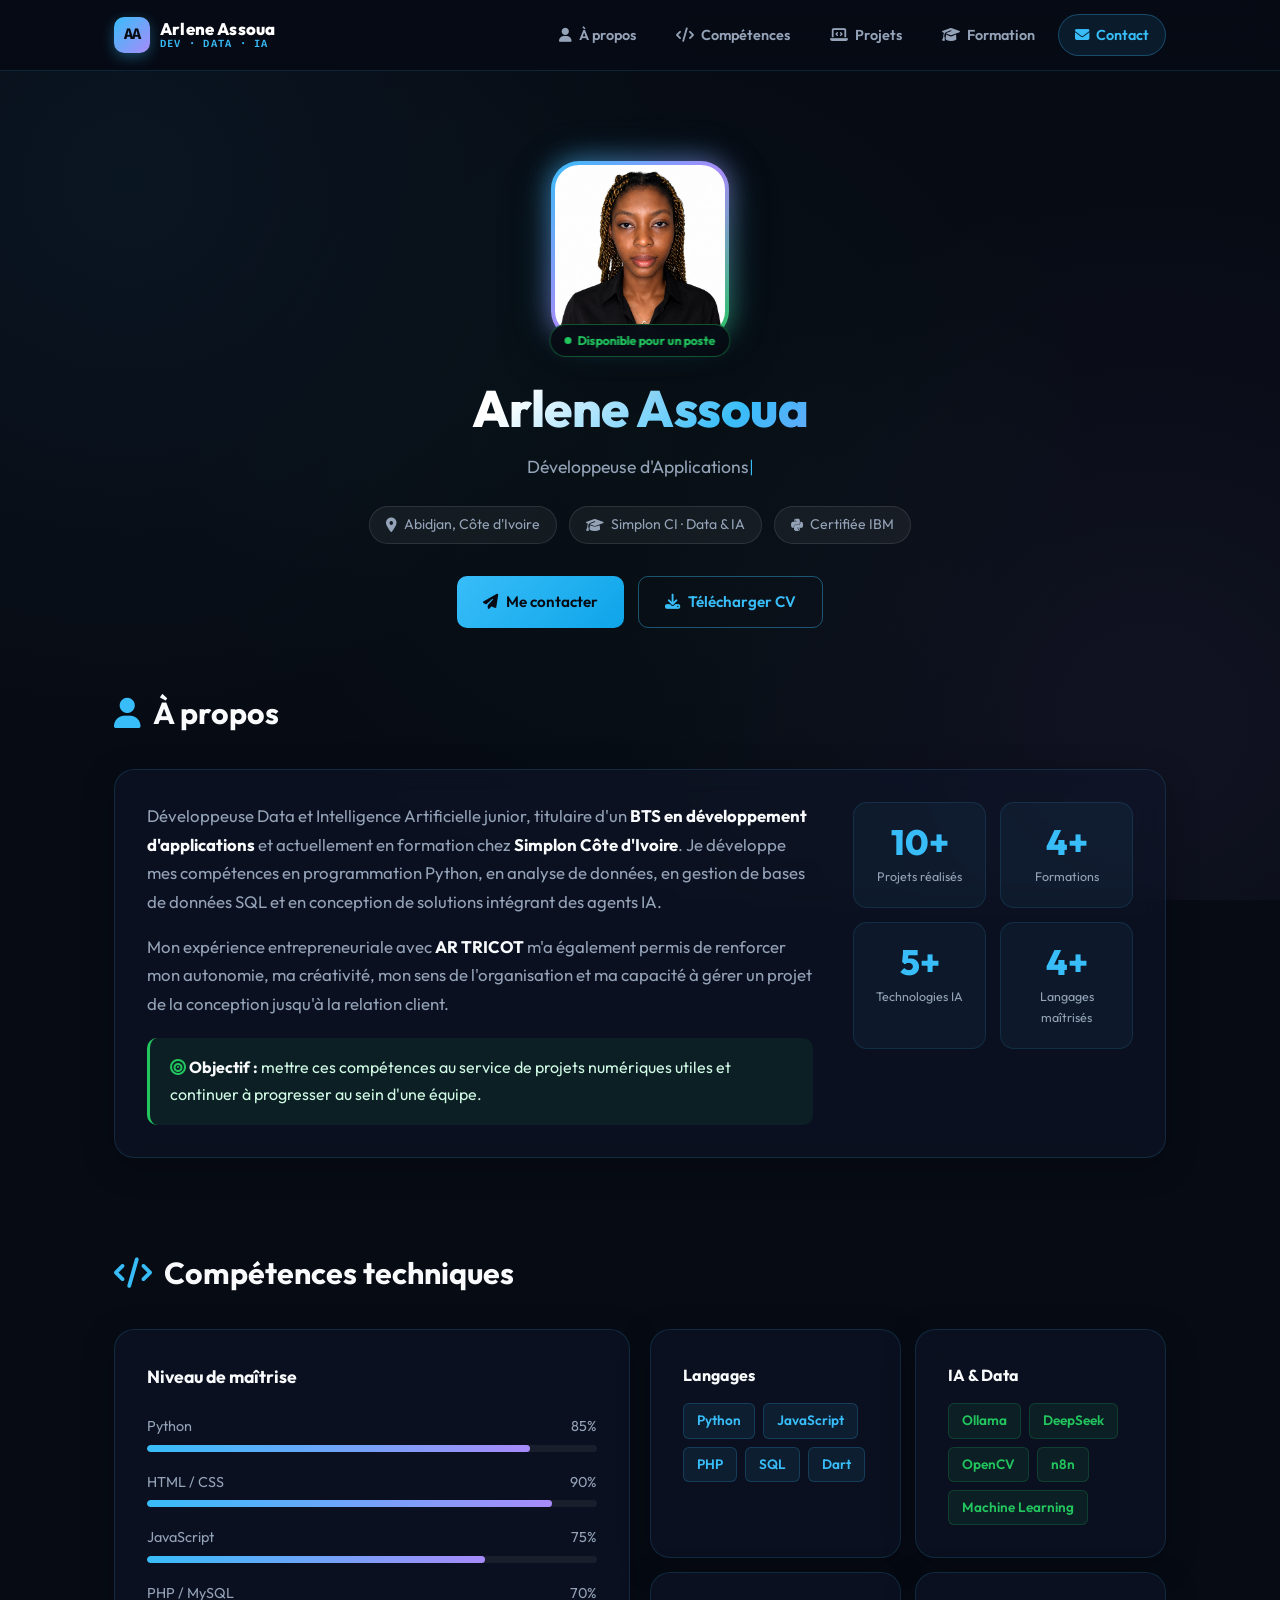
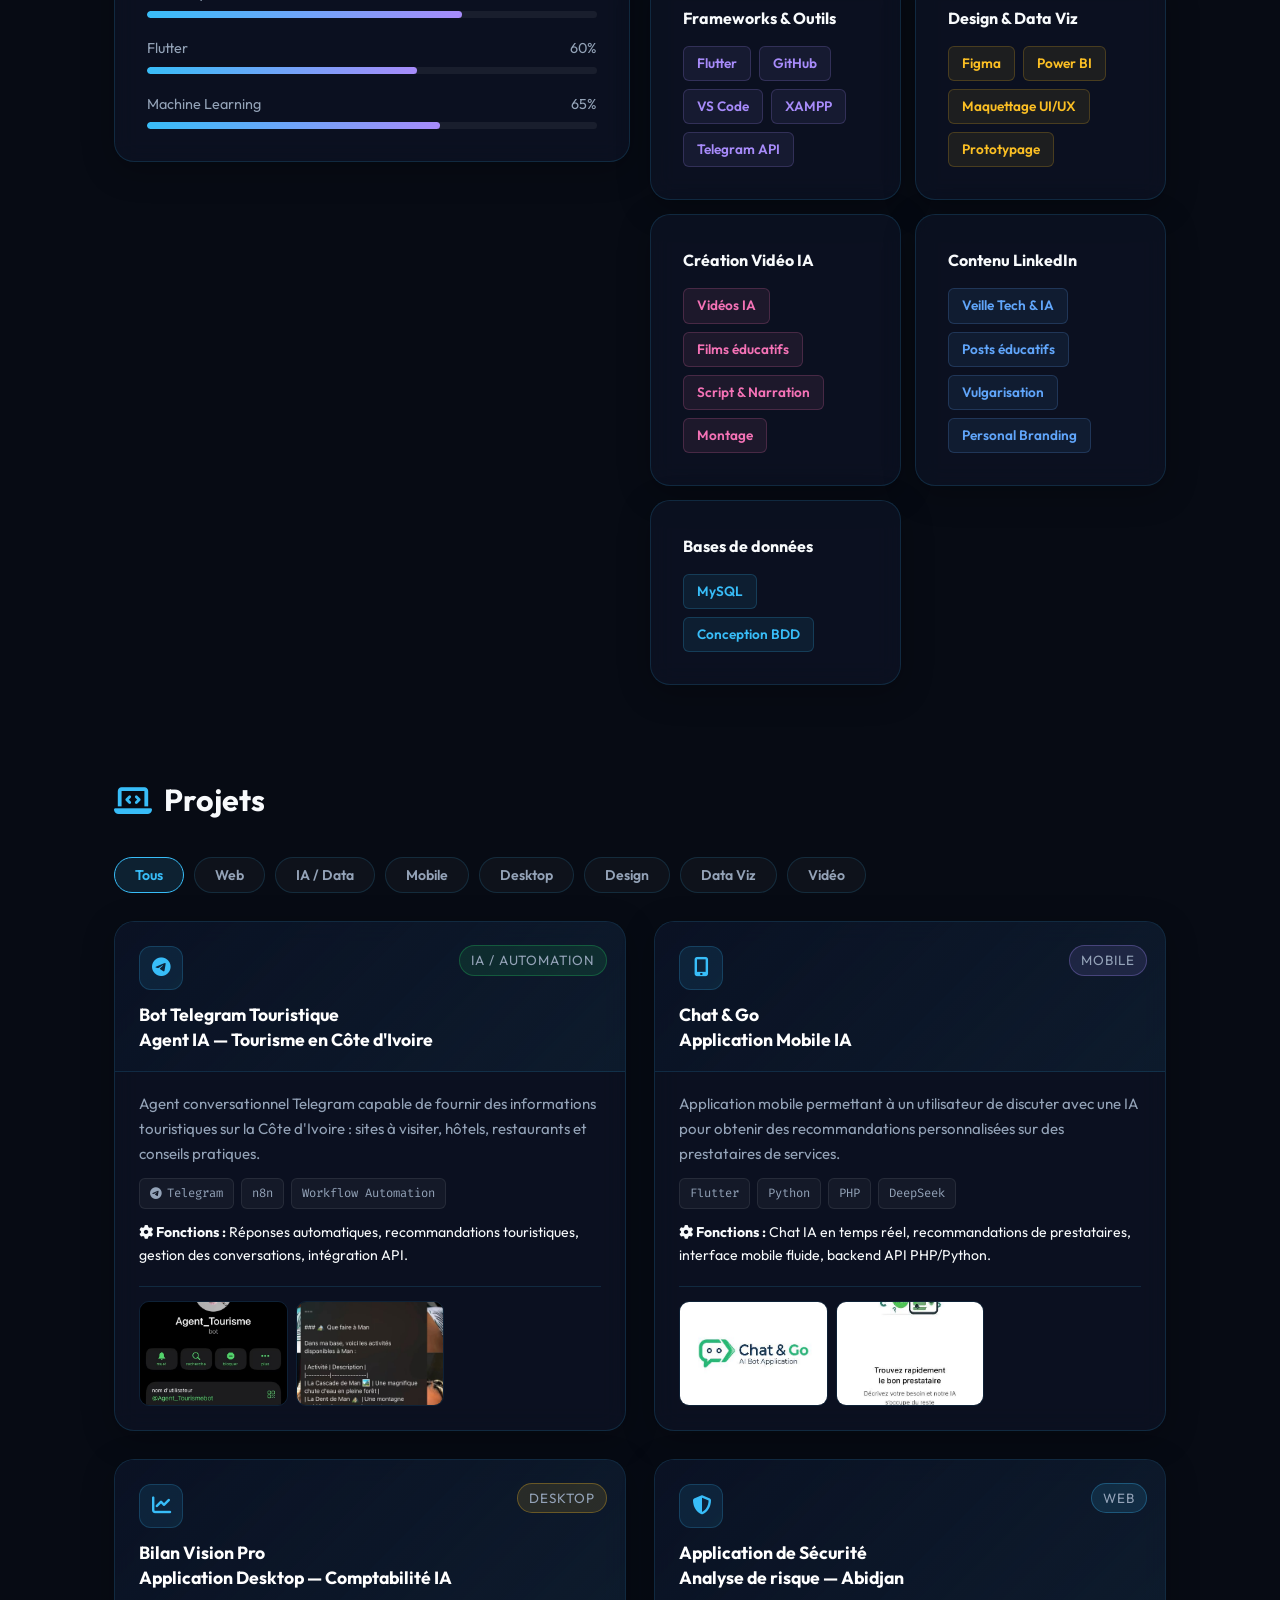
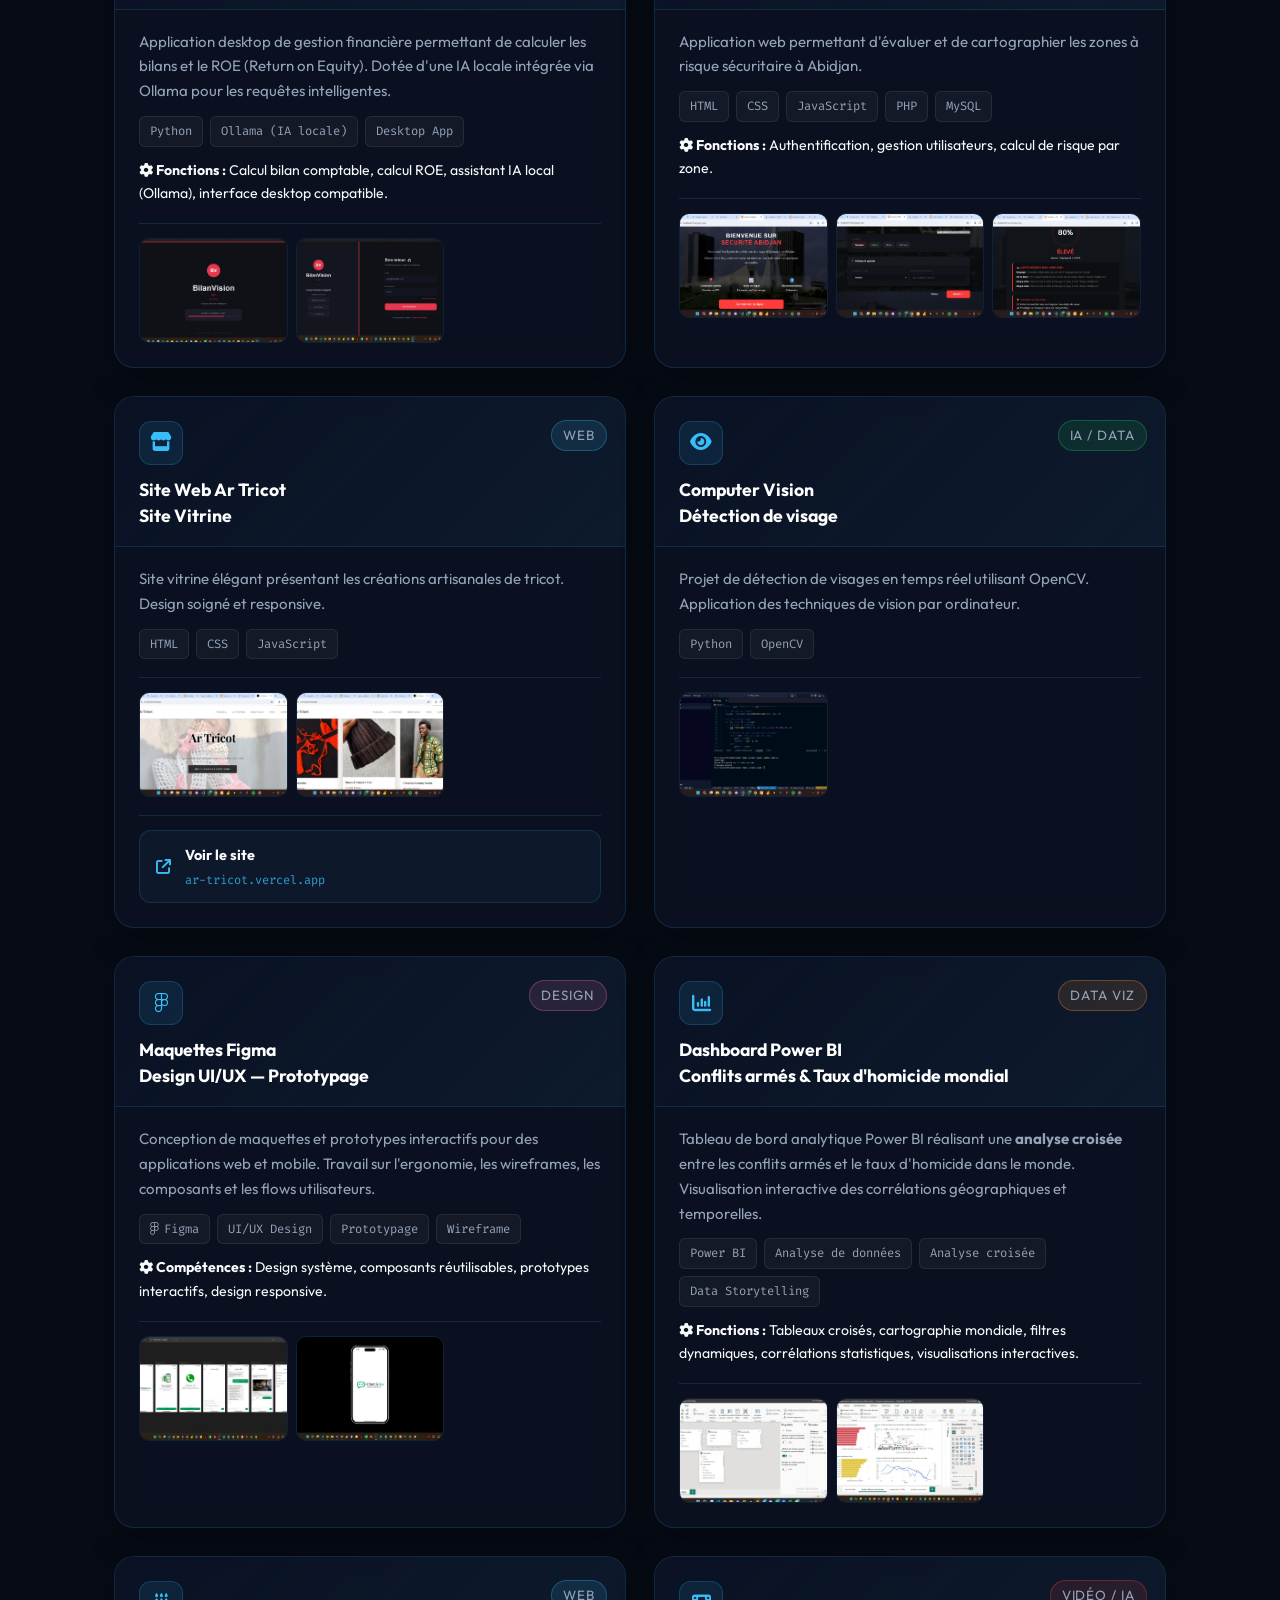
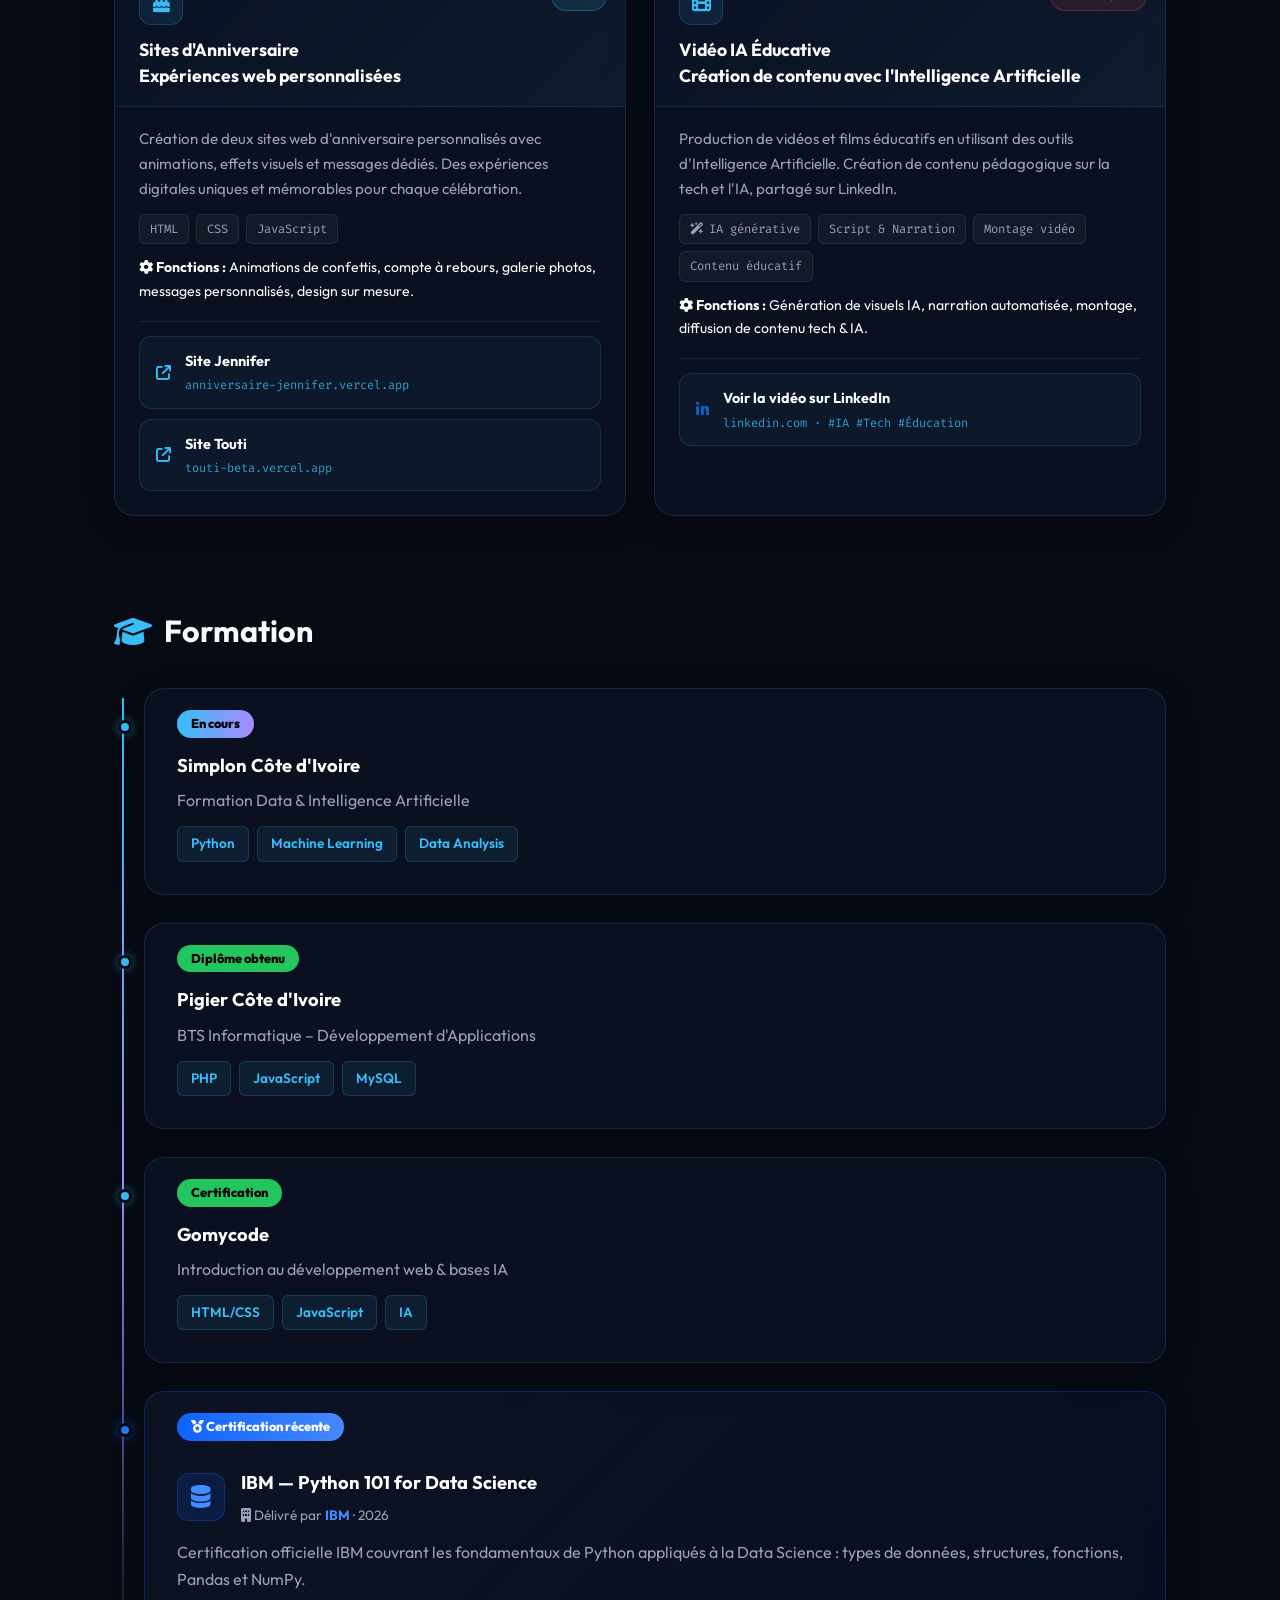
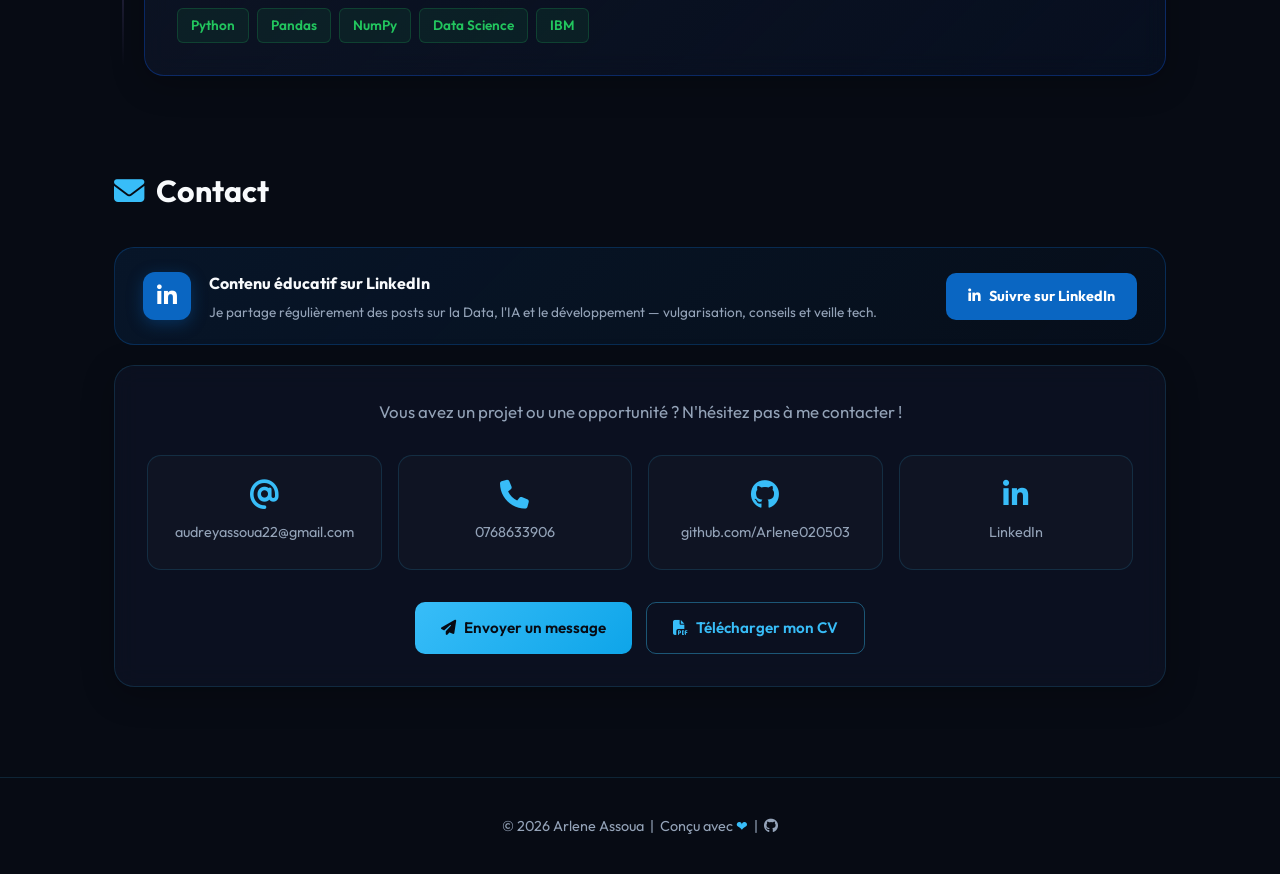
==== index.html @ 498e6708 "add" ====
<!DOCTYPE html>
<html lang="fr">
<head>
    <meta charset="UTF-8">
    <meta name="viewport" content="width=device-width, initial-scale=1.0">
    <title>Arlene Assoua | Portfolio</title>
    <link href="https://fonts.googleapis.com/css2?family=Outfit:wght@300;400;600;800&family=Fira+Code:wght@400;500&display=swap" rel="stylesheet">
    <link rel="stylesheet" href="https://cdnjs.cloudflare.com/ajax/libs/font-awesome/6.4.0/css/all.min.css">
    <link rel="stylesheet" href="style.css">
</head>

<body>

    <!-- Barre de progression de lecture -->
    <div class="read-progress" id="readProgress"></div>

    <!-- Navigation -->
    <nav class="navbar" id="navbar">
        <div class="nav-content">
            <a href="#" class="nav-logo">
                <div class="nav-logo-icon">AA</div>
                <div class="nav-logo-text">
                    <span class="nav-logo-name">Arlene Assoua</span>
                    <span class="nav-logo-title">Dev · Data · IA</span>
                </div>
            </a>
            <button class="hamburger" id="hamburger" aria-label="Menu">
                <span></span><span></span><span></span>
            </button>
            <div class="nav-links" id="navLinks">
                <a href="#about"><i class="fa-solid fa-user"></i> À propos</a>
                <a href="#skills"><i class="fa-solid fa-code"></i> Compétences</a>
                <a href="#projects"><i class="fa-solid fa-laptop-code"></i> Projets</a>
                <a href="#education"><i class="fa-solid fa-graduation-cap"></i> Formation</a>
                <a href="#contact"><i class="fa-solid fa-envelope"></i> Contact</a>
            </div>
        </div>
    </nav>

    <!-- Hero Section -->
    <header class="hero fade-in">
        <div class="hero-container">
            <div class="profile-container">
                <div class="profile-frame">
                    <img src="photo.jpeg" alt="Arlene Assoua" class="profile">
                </div>
                <div class="profile-status">Disponible pour un poste</div>
            </div>
            <h1>Arlene Assoua</h1>
            <p class="subtitle">
                <span class="typed-text" id="typedText"></span><span class="cursor">|</span>
            </p>
            <div class="hero-badges">
                <span class="badge"><i class="fa-solid fa-location-dot"></i> Abidjan, Côte d'Ivoire</span>
                <span class="badge"><i class="fa-solid fa-graduation-cap"></i> Simplon CI · Data & IA</span>
                <span class="badge"><i class="fa-brands fa-python"></i> Certifiée IBM</span>
            </div>
            <div class="hero-actions">
                <a href="#contact" class="btn btn-primary">
                    <i class="fa-solid fa-paper-plane"></i> Me contacter
                </a>
                <a href="cv.pdf" download class="btn btn-outline" id="cvDownloadBtn">
                    <i class="fa-solid fa-download"></i> Télécharger CV
                </a>
            </div>
        </div>
    </header>

    <main>

        <!-- À propos -->
        <section id="about" class="fade-in">
            <h2><i class="fa-solid fa-user"></i> À propos</h2>
            <div class="card bento-card about-grid">
                <div class="about-text">
                    <p>Développeuse Data et Intelligence Artificielle junior, titulaire d'un <strong>BTS en développement d'applications</strong> et actuellement en formation chez <strong>Simplon Côte d'Ivoire</strong>. Je développe mes compétences en programmation Python, en analyse de données, en gestion de bases de données SQL et en conception de solutions intégrant des agents IA.</p>
                    <p>Mon expérience entrepreneuriale avec <strong>AR TRICOT</strong> m'a également permis de renforcer mon autonomie, ma créativité, mon sens de l'organisation et ma capacité à gérer un projet de la conception jusqu'à la relation client.</p>
                    <div class="highlight-text">
                        <strong><i class="fa-solid fa-bullseye" style="color: var(--accent);"></i> Objectif :</strong> mettre ces compétences au service de projets numériques utiles et continuer à progresser au sein d'une équipe.
                    </div>
                </div>
                <div class="about-stats">
                    <div class="stat-box">
                        <span class="stat-number" data-target="10">0</span>
                        <span class="stat-label">Projets réalisés</span>
                    </div>
                    <div class="stat-box">
                        <span class="stat-number" data-target="4">0</span>
                        <span class="stat-label">Formations</span>
                    </div>
                    <div class="stat-box">
                        <span class="stat-number" data-target="5">0</span>
                        <span class="stat-label">Technologies IA</span>
                    </div>
                    <div class="stat-box">
                        <span class="stat-number" data-target="4">0</span>
                        <span class="stat-label">Langages maîtrisés</span>
                    </div>
                </div>
            </div>
        </section>

        <!-- Compétences -->
        <section id="skills" class="fade-in">
            <h2><i class="fa-solid fa-code"></i> Compétences techniques</h2>
            <div class="skills-layout">
                <div class="skills-bars-col">
                    <div class="card bento-card">
                        <h3 class="skills-title">Niveau de maîtrise</h3>
                        <div class="skill-bar-list">
                            <div class="skill-bar-item">
                                <div class="skill-bar-header"><span>Python</span><span>85%</span></div>
                                <div class="skill-bar-track"><div class="skill-bar-fill" data-width="85"></div></div>
                            </div>
                            <div class="skill-bar-item">
                                <div class="skill-bar-header"><span>HTML / CSS</span><span>90%</span></div>
                                <div class="skill-bar-track"><div class="skill-bar-fill" data-width="90"></div></div>
                            </div>
                            <div class="skill-bar-item">
                                <div class="skill-bar-header"><span>JavaScript</span><span>75%</span></div>
                                <div class="skill-bar-track"><div class="skill-bar-fill" data-width="75"></div></div>
                            </div>
                            <div class="skill-bar-item">
                                <div class="skill-bar-header"><span>PHP / MySQL</span><span>70%</span></div>
                                <div class="skill-bar-track"><div class="skill-bar-fill" data-width="70"></div></div>
                            </div>
                            <div class="skill-bar-item">
                                <div class="skill-bar-header"><span>Flutter</span><span>60%</span></div>
                                <div class="skill-bar-track"><div class="skill-bar-fill" data-width="60"></div></div>
                            </div>
                            <div class="skill-bar-item">
                                <div class="skill-bar-header"><span>Machine Learning</span><span>65%</span></div>
                                <div class="skill-bar-track"><div class="skill-bar-fill" data-width="65"></div></div>
                            </div>
                        </div>
                    </div>
                </div>
                <div class="skills-tags-col">
                    <div class="card bento-card skill-box">
                        <h3>Langages</h3>
                        <ul class="tag-list">
                            <li>Python</li><li>JavaScript</li><li>PHP</li><li>SQL</li><li>Dart</li>
                        </ul>
                    </div>
                    <div class="card bento-card skill-box">
                        <h3>IA & Data</h3>
                        <ul class="tag-list tag-accent">
                            <li>Ollama</li><li>DeepSeek</li><li>OpenCV</li><li>n8n</li><li>Machine Learning</li>
                        </ul>
                    </div>
                    <div class="card bento-card skill-box">
                        <h3>Frameworks & Outils</h3>
                        <ul class="tag-list tag-purple">
                            <li>Flutter</li><li>GitHub</li><li>VS Code</li><li>XAMPP</li><li>Telegram API</li>
                        </ul>
                    </div>
                    <div class="card bento-card skill-box">
                        <h3>Design & Data Viz</h3>
                        <ul class="tag-list tag-yellow">
                            <li>Figma</li><li>Power BI</li><li>Maquettage UI/UX</li><li>Prototypage</li>
                        </ul>
                    </div>
                    <div class="card bento-card skill-box">
                        <h3>Création Vidéo IA</h3>
                        <ul class="tag-list tag-pink">
                            <li>Vidéos IA</li><li>Films éducatifs</li><li>Script & Narration</li><li>Montage</li>
                        </ul>
                    </div>
                    <div class="card bento-card skill-box">
                        <h3>Contenu LinkedIn</h3>
                        <ul class="tag-list tag-linkedin">
                            <li>Veille Tech & IA</li><li>Posts éducatifs</li><li>Vulgarisation</li><li>Personal Branding</li>
                        </ul>
                    </div>
                    <div class="card bento-card skill-box">
                        <h3>Bases de données</h3>
                        <ul class="tag-list">
                            <li>MySQL</li><li>Conception BDD</li>
                        </ul>
                    </div>
                </div>
            </div>
        </section>

        <!-- Projets -->
        <section id="projects" class="fade-in">
            <h2><i class="fa-solid fa-laptop-code"></i> Projets</h2>

            <!-- Filtres -->
            <div class="filter-bar">
                <button class="filter-btn active" data-filter="all">Tous</button>
                <button class="filter-btn" data-filter="web">Web</button>
                <button class="filter-btn" data-filter="ia">IA / Data</button>
                <button class="filter-btn" data-filter="mobile">Mobile</button>
                <button class="filter-btn" data-filter="desktop">Desktop</button>
                <button class="filter-btn" data-filter="design">Design</button>
                <button class="filter-btn" data-filter="dataviz">Data Viz</button>
                <button class="filter-btn" data-filter="video">Vidéo</button>
            </div>

            <div class="projects-container">

                <!-- Projet 1 : Bot Telegram Tourisme -->
                <div class="card bento-card project-card" data-category="ia">
                    <div class="project-header">
                        <div class="project-icon"><i class="fa-brands fa-telegram"></i></div>
                        <h3>Bot Telegram Touristique<br><span>Agent IA — Tourisme en Côte d'Ivoire</span></h3>
                        <span class="project-badge badge-ia">IA / Automation</span>
                    </div>
                    <div class="project-body">
                        <p>Agent conversationnel Telegram capable de fournir des informations touristiques sur la Côte d'Ivoire : sites à visiter, hôtels, restaurants et conseils pratiques.</p>
                        <ul class="tech-tags">
                            <li><i class="fa-brands fa-telegram"></i> Telegram</li>
                            <li>n8n</li>
                            <li>Workflow Automation</li>
                        </ul>
                        <p class="features"><i class="fa-solid fa-gear"></i> <strong>Fonctions :</strong> Réponses automatiques, recommandations touristiques, gestion des conversations, intégration API.</p>
                        <div class="gallery-static">
                            <img src="telegram1.jpeg" alt="Bot Telegram capture 1" class="static-img" data-gallery="telegram" data-index="0">
                            <img src="telegram2.jpeg" alt="Bot Telegram capture 2" class="static-img" data-gallery="telegram" data-index="1">
                        </div>
                    </div>
                </div>

                <!-- Projet 2 : Chat & Go -->
                <div class="card bento-card project-card" data-category="mobile">
                    <div class="project-header">
                        <div class="project-icon"><i class="fa-solid fa-mobile-screen-button"></i></div>
                        <h3>Chat & Go<br><span>Application Mobile IA</span></h3>
                        <span class="project-badge badge-mobile">Mobile</span>
                    </div>
                    <div class="project-body">
                        <p>Application mobile permettant à un utilisateur de discuter avec une IA pour obtenir des recommandations personnalisées sur des prestataires de services.</p>
                        <ul class="tech-tags">
                            <li>Flutter</li>
                            <li>Python</li>
                            <li>PHP</li>
                            <li>DeepSeek</li>
                        </ul>
                        <p class="features"><i class="fa-solid fa-gear"></i> <strong>Fonctions :</strong> Chat IA en temps réel, recommandations de prestataires, interface mobile fluide, backend API PHP/Python.</p>
                        <div class="gallery-static">
                            <img src="chatgo1.jpeg" alt="Chat & Go capture 1" class="static-img" data-gallery="chatgo" data-index="0">
                            <img src="chatgo2.jpeg" alt="Chat & Go capture 2" class="static-img" data-gallery="chatgo" data-index="1">
                        </div>
                    </div>
                </div>

                <!-- Projet 3 : Bilan Vision Pro -->
                <div class="card bento-card project-card" data-category="desktop">
                    <div class="project-header">
                        <div class="project-icon"><i class="fa-solid fa-chart-line"></i></div>
                        <h3>Bilan Vision Pro<br><span>Application Desktop — Comptabilité IA</span></h3>
                        <span class="project-badge badge-desktop">Desktop</span>
                    </div>
                    <div class="project-body">
                        <p>Application desktop de gestion financière permettant de calculer les bilans et le ROE (Return on Equity). Dotée d'une IA locale intégrée via Ollama pour les requêtes intelligentes.</p>
                        <ul class="tech-tags">
                            <li>Python</li>
                            <li>Ollama (IA locale)</li>
                            <li>Desktop App</li>
                        </ul>
                        <p class="features"><i class="fa-solid fa-gear"></i> <strong>Fonctions :</strong> Calcul bilan comptable, calcul ROE, assistant IA local (Ollama), interface desktop compatible.</p>
                        <div class="gallery-static">
                            <img src="bilan1.jpeg" alt="Bilan Vision Pro capture 1" class="static-img" data-gallery="bilan" data-index="0">
                            <img src="bilan2.jpeg" alt="Bilan Vision Pro capture 2" class="static-img" data-gallery="bilan" data-index="1">
                        </div>
                    </div>
                </div>

                <!-- Projet 4 : Application Sécurité -->
                <div class="card bento-card project-card" data-category="web">
                    <div class="project-header">
                        <div class="project-icon"><i class="fa-solid fa-shield-halved"></i></div>
                        <h3>Application de Sécurité<br><span>Analyse de risque — Abidjan</span></h3>
                        <span class="project-badge badge-web">Web</span>
                    </div>
                    <div class="project-body">
                        <p>Application web permettant d'évaluer et de cartographier les zones à risque sécuritaire à Abidjan.</p>
                        <ul class="tech-tags">
                            <li>HTML</li><li>CSS</li><li>JavaScript</li><li>PHP</li><li>MySQL</li>
                        </ul>
                        <p class="features"><i class="fa-solid fa-gear"></i> <strong>Fonctions :</strong> Authentification, gestion utilisateurs, calcul de risque par zone.</p>
                        <div class="gallery-static">
                            <img src="projet1.jpeg" alt="App Sécurité capture 1" class="static-img" data-gallery="security" data-index="0">
                            <img src="projet2.jpeg" alt="App Sécurité capture 2" class="static-img" data-gallery="security" data-index="1">
                            <img src="projet3.jpeg" alt="App Sécurité capture 3" class="static-img" data-gallery="security" data-index="2">
                        </div>
                    </div>
                </div>

                <!-- Projet 5 : Ar Tricot -->
                <div class="card bento-card project-card" data-category="web">
                    <div class="project-header">
                        <div class="project-icon"><i class="fa-solid fa-store"></i></div>
                        <h3>Site Web Ar Tricot<br><span>Site Vitrine</span></h3>
                        <span class="project-badge badge-web">Web</span>
                    </div>
                    <div class="project-body">
                        <p>Site vitrine élégant présentant les créations artisanales de tricot. Design soigné et responsive.</p>
                        <ul class="tech-tags">
                            <li>HTML</li><li>CSS</li><li>JavaScript</li>
                        </ul>
                        <div class="gallery-static">
                            <img src="tricot1.jpeg" alt="Ar Tricot capture 1" class="static-img" data-gallery="tricot" data-index="0">
                            <img src="tricot2.jpeg" alt="Ar Tricot capture 2" class="static-img" data-gallery="tricot" data-index="1">
                        </div>
                        <div class="project-links">
                            <a href="https://ar-tricot.vercel.app" target="_blank" rel="noopener" class="project-link">
                                <i class="fa-solid fa-arrow-up-right-from-square"></i>
                                <div>
                                    <span class="link-label">Voir le site</span>
                                    <span class="link-url">ar-tricot.vercel.app</span>
                                </div>
                            </a>
                        </div>
                    </div>
                </div>

                <!-- Projet 6 : Computer Vision -->
                <div class="card bento-card project-card" data-category="ia">
                    <div class="project-header">
                        <div class="project-icon"><i class="fa-solid fa-eye"></i></div>
                        <h3>Computer Vision<br><span>Détection de visage</span></h3>
                        <span class="project-badge badge-ia">IA / Data</span>
                    </div>
                    <div class="project-body">
                        <p>Projet de détection de visages en temps réel utilisant OpenCV. Application des techniques de vision par ordinateur.</p>
                        <ul class="tech-tags">
                            <li>Python</li><li>OpenCV</li>
                        </ul>
                        <div class="gallery-static">
                            <img src="opencv.jpeg" alt="Computer Vision capture" class="static-img" data-gallery="opencv" data-index="0">
                        </div>
                    </div>
                </div>

                <!-- Projet 7 : Maquettes Figma -->
                <div class="card bento-card project-card" data-category="design">
                    <div class="project-header">
                        <div class="project-icon"><i class="fa-brands fa-figma"></i></div>
                        <h3>Maquettes Figma<br><span>Design UI/UX — Prototypage</span></h3>
                        <span class="project-badge badge-design">Design</span>
                    </div>
                    <div class="project-body">
                        <p>Conception de maquettes et prototypes interactifs pour des applications web et mobile. Travail sur l'ergonomie, les wireframes, les composants et les flows utilisateurs.</p>
                        <ul class="tech-tags">
                            <li><i class="fa-brands fa-figma"></i> Figma</li>
                            <li>UI/UX Design</li>
                            <li>Prototypage</li>
                            <li>Wireframe</li>
                        </ul>
                        <p class="features"><i class="fa-solid fa-gear"></i> <strong>Compétences :</strong> Design système, composants réutilisables, prototypes interactifs, design responsive.</p>
                        <div class="gallery-static">
                            <img src="figma1.jpeg" alt="Maquettes Figma capture 1" class="static-img" data-gallery="figma" data-index="0">
                            <img src="figma2.jpeg" alt="Maquettes Figma capture 2" class="static-img" data-gallery="figma" data-index="1">
                        </div>
                    </div>
                </div>

                <!-- Projet 8 : Dashboard Power BI -->
                <div class="card bento-card project-card" data-category="dataviz">
                    <div class="project-header">
                        <div class="project-icon"><i class="fa-solid fa-chart-column"></i></div>
                        <h3>Dashboard Power BI<br><span>Conflits armés & Taux d'homicide mondial</span></h3>
                        <span class="project-badge badge-dataviz">Data Viz</span>
                    </div>
                    <div class="project-body">
                        <p>Tableau de bord analytique Power BI réalisant une <strong>analyse croisée</strong> entre les conflits armés et le taux d'homicide dans le monde. Visualisation interactive des corrélations géographiques et temporelles.</p>
                        <ul class="tech-tags">
                            <li>Power BI</li>
                            <li>Analyse de données</li>
                            <li>Analyse croisée</li>
                            <li>Data Storytelling</li>
                        </ul>
                        <p class="features"><i class="fa-solid fa-gear"></i> <strong>Fonctions :</strong> Tableaux croisés, cartographie mondiale, filtres dynamiques, corrélations statistiques, visualisations interactives.</p>
                        <div class="gallery-static">
                            <img src="powerbi1.jpeg" alt="Dashboard Power BI capture 1" class="static-img" data-gallery="powerbi" data-index="0">
                            <img src="powerbi2.jpeg" alt="Dashboard Power BI capture 2" class="static-img" data-gallery="powerbi" data-index="1">
                        </div>
                    </div>
                </div>

                <!-- Projet 9 : Sites d'anniversaire -->
                <div class="card bento-card project-card" data-category="web">
                    <div class="project-header">
                        <div class="project-icon"><i class="fa-solid fa-cake-candles"></i></div>
                        <h3>Sites d'Anniversaire<br><span>Expériences web personnalisées</span></h3>
                        <span class="project-badge badge-web">Web</span>
                    </div>
                    <div class="project-body">
                        <p>Création de deux sites web d'anniversaire personnalisés avec animations, effets visuels et messages dédiés. Des expériences digitales uniques et mémorables pour chaque célébration.</p>
                        <ul class="tech-tags">
                            <li>HTML</li><li>CSS</li><li>JavaScript</li>
                        </ul>
                        <p class="features"><i class="fa-solid fa-gear"></i> <strong>Fonctions :</strong> Animations de confettis, compte à rebours, galerie photos, messages personnalisés, design sur mesure.</p>
                        <div class="project-links">
                            <a href="https://anniversaire-jennifer.vercel.app/" target="_blank" rel="noopener" class="project-link">
                                <i class="fa-solid fa-arrow-up-right-from-square"></i>
                                <div>
                                    <span class="link-label">Site Jennifer</span>
                                    <span class="link-url">anniversaire-jennifer.vercel.app</span>
                                </div>
                            </a>
                            <a href="https://touti-beta.vercel.app/" target="_blank" rel="noopener" class="project-link">
                                <i class="fa-solid fa-arrow-up-right-from-square"></i>
                                <div>
                                    <span class="link-label">Site Touti</span>
                                    <span class="link-url">touti-beta.vercel.app</span>
                                </div>
                            </a>
                        </div>
                    </div>
                </div>

                <!-- Projet 10 : Vidéo IA éducative -->
                <div class="card bento-card project-card" data-category="video">
                    <div class="project-header">
                        <div class="project-icon"><i class="fa-solid fa-film"></i></div>
                        <h3>Vidéo IA Éducative<br><span>Création de contenu avec l'Intelligence Artificielle</span></h3>
                        <span class="project-badge badge-video">Vidéo / IA</span>
                    </div>
                    <div class="project-body">
                        <p>Production de vidéos et films éducatifs en utilisant des outils d'Intelligence Artificielle. Création de contenu pédagogique sur la tech et l'IA, partagé sur LinkedIn.</p>
                        <ul class="tech-tags">
                            <li><i class="fa-solid fa-wand-magic-sparkles"></i> IA générative</li>
                            <li>Script & Narration</li>
                            <li>Montage vidéo</li>
                            <li>Contenu éducatif</li>
                        </ul>
                        <p class="features"><i class="fa-solid fa-gear"></i> <strong>Fonctions :</strong> Génération de visuels IA, narration automatisée, montage, diffusion de contenu tech & IA.</p>
                        <div class="project-links">
                            <a href="https://www.linkedin.com/posts/arlene-assoua-55b06427b_intelligenceartificielle-ia-tech-activity-7490059748583608320-DCmM" target="_blank" rel="noopener" class="project-link">
                                <i class="fa-brands fa-linkedin-in"></i>
                                <div>
                                    <span class="link-label">Voir la vidéo sur LinkedIn</span>
                                    <span class="link-url">linkedin.com · #IA #Tech #Éducation</span>
                                </div>
                            </a>
                        </div>
                    </div>
                </div>

            </div>
        </section>

        <!-- Formation -->
        <section id="education" class="fade-in">
            <h2><i class="fa-solid fa-graduation-cap"></i> Formation</h2>
            <div class="timeline">
                <div class="timeline-item">
                    <div class="timeline-dot"></div>
                    <div class="card bento-card timeline-card">
                        <div class="edu-date current">En cours</div>
                        <h3>Simplon Côte d'Ivoire</h3>
                        <p>Formation Data & Intelligence Artificielle</p>
                        <ul class="tag-list" style="margin-top: 12px;">
                            <li>Python</li><li>Machine Learning</li><li>Data Analysis</li>
                        </ul>
                    </div>
                </div>
                <div class="timeline-item">
                    <div class="timeline-dot"></div>
                    <div class="card bento-card timeline-card">
                        <div class="edu-date">Diplôme obtenu</div>
                        <h3>Pigier Côte d'Ivoire</h3>
                        <p>BTS Informatique – Développement d'Applications</p>
                        <ul class="tag-list" style="margin-top: 12px;">
                            <li>PHP</li><li>JavaScript</li><li>MySQL</li>
                        </ul>
                    </div>
                </div>
                <div class="timeline-item">
                    <div class="timeline-dot"></div>
                    <div class="card bento-card timeline-card">
                        <div class="edu-date">Certification</div>
                        <h3>Gomycode</h3>
                        <p>Introduction au développement web & bases IA</p>
                        <ul class="tag-list" style="margin-top: 12px;">
                            <li>HTML/CSS</li><li>JavaScript</li><li>IA</li>
                        </ul>
                    </div>
                </div>
                <div class="timeline-item">
                    <div class="timeline-dot dot-ibm"></div>
                    <div class="card bento-card timeline-card timeline-card--ibm">
                        <div class="edu-date cert-ibm">
                            <i class="fa-solid fa-medal"></i> Certification récente
                        </div>
                        <div class="cert-header">
                            <div class="cert-logo">
                                <i class="fa-solid fa-database"></i>
                            </div>
                            <div>
                                <h3>IBM — Python 101 for Data Science</h3>
                                <p class="cert-issuer"><i class="fa-solid fa-building"></i> Délivré par <strong>IBM</strong> · 2026</p>
                            </div>
                        </div>
                        <p>Certification officielle IBM couvrant les fondamentaux de Python appliqués à la Data Science : types de données, structures, fonctions, Pandas et NumPy.</p>
                        <ul class="tag-list tag-accent" style="margin-top: 14px;">
                            <li>Python</li><li>Pandas</li><li>NumPy</li><li>Data Science</li><li>IBM</li>
                        </ul>
                    </div>
                </div>
            </div>
        </section>

        <!-- Contact -->
        <section id="contact" class="fade-in">
            <h2><i class="fa-solid fa-envelope"></i> Contact</h2>

            <!-- Bannière LinkedIn contenu -->
            <div class="linkedin-banner">
                <div class="linkedin-banner-left">
                    <div class="linkedin-icon"><i class="fa-brands fa-linkedin-in"></i></div>
                    <div>
                        <p class="linkedin-banner-title">Contenu éducatif sur LinkedIn</p>
                        <p class="linkedin-banner-sub">Je partage régulièrement des posts sur la Data, l'IA et le développement — vulgarisation, conseils et veille tech.</p>
                    </div>
                </div>
                <a href="https://www.linkedin.com/in/arlene-assoua-55b06427b" target="_blank" rel="noopener" class="btn btn-linkedin">
                    <i class="fa-brands fa-linkedin-in"></i> Suivre sur LinkedIn
                </a>
            </div>

            <div class="card bento-card contact-card">
                <p class="contact-intro">Vous avez un projet ou une opportunité ? N'hésitez pas à me contacter !</p>
                <div class="contact-grid">
                    <a href="mailto:audreyassoua22@gmail.com" class="contact-item link">
                        <i class="fa-solid fa-at"></i>
                        <p>audreyassoua22@gmail.com</p>
                    </a>
                    <div class="contact-item">
                        <i class="fa-solid fa-phone"></i>
                        <p>0768633906</p>
                    </div>
                    <a href="https://github.com/Arlene020503" target="_blank" class="contact-item link">
                        <i class="fa-brands fa-github"></i>
                        <p>github.com/Arlene020503</p>
                    </a>
                    <a href="https://www.linkedin.com/in/arlene-assoua-55b06427b" target="_blank" class="contact-item link">
                        <i class="fa-brands fa-linkedin-in"></i>
                        <p>LinkedIn</p>
                    </a>
                </div>
                <div class="contact-actions">
                    <a class="btn btn-primary" href="mailto:audreyassoua22@gmail.com">
                        <i class="fa-solid fa-paper-plane"></i> Envoyer un message
                    </a>
                    <a class="btn btn-outline" href="cv.pdf" download id="cvDownloadBtn2">
                        <i class="fa-solid fa-file-pdf"></i> Télécharger mon CV
                    </a>
                </div>
            </div>
        </section>

    </main>

    <footer>
        <p>© 2026 Arlene Assoua &nbsp;|&nbsp; Conçu avec <span style="color: var(--primary);">❤</span> &nbsp;|&nbsp;
            <a href="https://github.com/Arlene020503" target="_blank" style="color: var(--text-muted); text-decoration:none;">
                <i class="fa-brands fa-github"></i>
            </a>
        </p>
    </footer>

    <!-- Lightbox -->
    <div class="lightbox" id="lightbox">
        <button class="lightbox-close" id="lightboxClose"><i class="fa-solid fa-xmark"></i></button>
        <button class="lightbox-prev" id="lightboxPrev"><i class="fa-solid fa-chevron-left"></i></button>
        <img src="" alt="Aperçu" id="lightboxImg" class="lightbox-img">
        <button class="lightbox-next" id="lightboxNext"><i class="fa-solid fa-chevron-right"></i></button>
    </div>
    <div class="lightbox-overlay" id="lightboxOverlay"></div>

    <script src="script.js"></script>
</body>
</html>
---- style.css ----
/* =========================================
   Premium Portfolio — Arlene Assoua
   ========================================= */
:root {
    --bg-dark: #070b14;
    --card-bg: rgba(15, 23, 42, 0.55);
    --card-border: rgba(56, 189, 248, 0.15);
    --primary: #38bdf8;
    --primary-hover: #0ea5e9;
    --accent: #22c55e;
    --purple: #a78bfa;
    --yellow: #fbbf24;
    --pink: #f472b6;
    --orange: #fb923c;
    --text-main: #f8fafc;
    --text-muted: #94a3b8;
    --font-main: 'Outfit', sans-serif;
    --font-mono: 'Fira Code', monospace;
    --radius: 20px;
    --transition: 0.3s ease;
}

* { box-sizing: border-box; margin: 0; padding: 0; }
html { scroll-behavior: smooth; }

body {
    font-family: var(--font-main);
    background-color: var(--bg-dark);
    color: var(--text-main);
    line-height: 1.7;
    background-image:
        radial-gradient(circle at 10% 20%, rgba(56, 189, 248, 0.06) 0%, transparent 40%),
        radial-gradient(circle at 90% 80%, rgba(167, 139, 250, 0.06) 0%, transparent 40%),
        radial-gradient(circle at 50% 50%, rgba(34, 197, 94, 0.03) 0%, transparent 60%);
    background-attachment: fixed;
}

/* =========================================
   Barre de progression de lecture
   ========================================= */
.read-progress {
    position: fixed;
    top: 0; left: 0;
    height: 3px;
    width: 0%;
    background: linear-gradient(to right, var(--primary), var(--purple));
    z-index: 9999;
    transition: width 0.1s linear;
}

/* =========================================
   Navigation
   ========================================= */
.navbar {
    background: rgba(7, 11, 20, 0.9);
    backdrop-filter: blur(20px);
    -webkit-backdrop-filter: blur(20px);
    position: sticky;
    top: 0;
    z-index: 1000;
    padding: 14px 0;
    border-bottom: 1px solid var(--card-border);
    transition: box-shadow 0.3s ease;
}
.navbar.scrolled {
    box-shadow: 0 4px 30px rgba(0,0,0,0.4);
}

.nav-content {
    max-width: 1100px;
    margin: 0 auto;
    display: flex;
    justify-content: space-between;
    align-items: center;
    padding: 0 24px;
}

.nav-logo {
    display: flex;
    align-items: center;
    gap: 10px;
    text-decoration: none;
    flex-shrink: 0;
}
.nav-logo-icon {
    width: 36px; height: 36px;
    border-radius: 10px;
    background: linear-gradient(135deg, var(--primary), var(--purple));
    display: flex; align-items: center; justify-content: center;
    font-size: 0.95rem;
    font-weight: 800;
    color: #07090f;
    font-family: var(--font-mono);
    letter-spacing: -1px;
    box-shadow: 0 4px 14px rgba(56,189,248,0.35);
    flex-shrink: 0;
}
.nav-logo-text {
    display: flex;
    flex-direction: column;
    line-height: 1;
}
.nav-logo-name {
    font-size: 1.05rem;
    font-weight: 800;
    color: #fff;
    letter-spacing: 0.01em;
}
.nav-logo-title {
    font-size: 0.65rem;
    font-weight: 600;
    color: var(--primary);
    letter-spacing: 0.12em;
    text-transform: uppercase;
    margin-top: 2px;
    font-family: var(--font-mono);
}

.nav-links {
    display: flex;
    gap: 6px;
    align-items: center;
}

.nav-links a {
    color: var(--text-muted);
    text-decoration: none;
    font-weight: 600;
    font-size: 0.9rem;
    padding: 8px 16px;
    border-radius: 30px;
    transition: all var(--transition);
    border: 1px solid transparent;
    display: flex;
    align-items: center;
    gap: 7px;
    white-space: nowrap;
}
.nav-links a:hover,
.nav-links a.active {
    background: rgba(56, 189, 248, 0.1);
    border-color: rgba(56, 189, 248, 0.3);
    color: var(--primary);
}

/* Hamburger */
.hamburger {
    display: none;
    flex-direction: column;
    gap: 5px;
    background: none;
    border: none;
    cursor: pointer;
    padding: 6px;
    border-radius: 8px;
    transition: background 0.3s;
}
.hamburger:hover { background: rgba(255,255,255,0.05); }
.hamburger span {
    display: block;
    width: 24px;
    height: 2px;
    background: var(--text-main);
    border-radius: 2px;
    transition: all 0.3s ease;
}
.hamburger.open span:nth-child(1) { transform: translateY(7px) rotate(45deg); }
.hamburger.open span:nth-child(2) { opacity: 0; }
.hamburger.open span:nth-child(3) { transform: translateY(-7px) rotate(-45deg); }

/* =========================================
   Hero
   ========================================= */
.hero {
    padding: 90px 0 60px;
    text-align: center;
}
.hero-container {
    max-width: 680px;
    margin: 0 auto;
    padding: 0 24px;
}

.profile-container {
    position: relative;
    display: inline-block;
    margin-bottom: 32px;
}
.profile {
    width: 170px;
    height: 170px;
    border-radius: 24px;
    object-fit: cover;
    object-position: top center;
    display: block;
    position: relative;
    z-index: 1;
    transition: transform 0.4s ease;
}
.profile:hover { transform: scale(1.03); }

/* Cadre décoratif autour de la photo */
.profile-frame {
    position: relative;
    display: inline-block;
    padding: 4px;
    border-radius: 28px;
    background: linear-gradient(135deg, var(--primary), var(--purple), var(--accent));
    box-shadow: 0 0 40px rgba(56,189,248,0.25), 0 20px 50px rgba(0,0,0,0.4);
}
.profile-frame::before {
    content: '';
    position: absolute;
    inset: -1px;
    border-radius: 29px;
    background: linear-gradient(135deg, var(--primary), var(--purple), var(--accent));
    z-index: 0;
    opacity: 0.5;
    filter: blur(12px);
}
.profile-frame img {
    position: relative;
    z-index: 1;
}

/* Badge statut flottant */
.profile-status {
    position: absolute;
    bottom: -10px;
    left: 50%;
    transform: translateX(-50%);
    background: rgba(7,11,20,0.95);
    border: 1px solid rgba(34,197,94,0.4);
    border-radius: 20px;
    padding: 5px 14px;
    font-size: 0.78rem;
    font-weight: 700;
    color: var(--accent);
    white-space: nowrap;
    display: flex;
    align-items: center;
    gap: 6px;
    z-index: 2;
    backdrop-filter: blur(8px);
}
.profile-status::before {
    content: '';
    width: 7px; height: 7px;
    border-radius: 50%;
    background: var(--accent);
    animation: pulse 2s ease infinite;
}

h1 {
    font-size: 3.2rem;
    font-weight: 800;
    letter-spacing: -0.5px;
    background: linear-gradient(135deg, #ffffff 30%, var(--primary) 65%, var(--purple));
    -webkit-background-clip: text;
    background-clip: text;
    -webkit-text-fill-color: transparent;
    margin-bottom: 16px;
    line-height: 1.1;
}

.subtitle {
    font-size: 1.1rem;
    color: var(--text-muted);
    margin-bottom: 24px;
    min-height: 1.7em;
    font-weight: 400;
}
.cursor {
    color: var(--primary);
    animation: blink 1s step-end infinite;
    font-weight: 300;
}
@keyframes blink { 50% { opacity: 0; } }

.hero-badges {
    display: flex;
    justify-content: center;
    gap: 12px;
    flex-wrap: wrap;
    margin-bottom: 32px;
}
.badge {
    display: inline-flex;
    align-items: center;
    gap: 7px;
    padding: 6px 16px;
    background: rgba(255,255,255,0.05);
    border: 1px solid rgba(255,255,255,0.1);
    border-radius: 30px;
    font-size: 0.88rem;
    color: var(--text-muted);
}
.badge-green { color: var(--accent); border-color: rgba(34,197,94,0.3); background: rgba(34,197,94,0.07); }
.badge-green i { font-size: 0.6rem; animation: pulse 2s ease infinite; }
@keyframes pulse { 0%,100% { opacity:1; } 50% { opacity:0.3; } }

.hero-actions {
    display: flex;
    justify-content: center;
    gap: 14px;
    flex-wrap: wrap;
}

/* =========================================
   Layout général
   ========================================= */
main { max-width: 1100px; margin: auto; padding: 0 24px; }
section { margin-bottom: 90px; }

h2 {
    color: var(--text-main);
    font-size: 1.9rem;
    margin-bottom: 30px;
    display: flex;
    align-items: center;
    gap: 12px;
}
h2 i { color: var(--primary); }

/* =========================================
   Bento Cards
   ========================================= */
.bento-card {
    background: var(--card-bg);
    border: 1px solid var(--card-border);
    backdrop-filter: blur(12px);
    border-radius: var(--radius);
    padding: 32px;
    box-shadow: 0 8px 32px rgba(0, 0, 0, 0.25);
    transition: transform var(--transition), box-shadow var(--transition), border-color var(--transition);
}
.bento-card:hover {
    transform: translateY(-5px);
    box-shadow: 0 16px 48px rgba(56, 189, 248, 0.12);
    border-color: rgba(56, 189, 248, 0.25);
}

/* =========================================
   À propos
   ========================================= */
.about-grid {
    display: grid;
    grid-template-columns: 1fr 280px;
    gap: 40px;
    align-items: start;
}
.about-text p { color: var(--text-muted); font-size: 1.05rem; margin-bottom: 16px; }
.about-text strong { color: var(--text-main); }
.highlight-text {
    margin-top: 20px;
    padding: 16px 20px;
    background: rgba(34, 197, 94, 0.08);
    border-left: 3px solid var(--accent);
    border-radius: 10px;
    color: #d1fae5;
    font-size: 1rem;
}
.about-stats {
    display: grid;
    grid-template-columns: 1fr 1fr;
    gap: 14px;
}
.stat-box {
    background: rgba(56,189,248,0.05);
    border: 1px solid rgba(56,189,248,0.12);
    border-radius: 14px;
    padding: 20px 14px;
    text-align: center;
    transition: background var(--transition);
}
.stat-box:hover { background: rgba(56,189,248,0.1); }
.stat-number {
    display: block;
    font-size: 2.2rem;
    font-weight: 800;
    color: var(--primary);
    line-height: 1.1;
}
.stat-label {
    font-size: 0.78rem;
    color: var(--text-muted);
    margin-top: 4px;
    display: block;
}

/* =========================================
   Compétences
   ========================================= */
.skills-layout {
    display: grid;
    grid-template-columns: 1fr 1fr;
    gap: 20px;
    align-items: start;
}
.skills-title {
    font-size: 1.1rem;
    color: var(--text-main);
    margin-bottom: 22px;
}
.skill-bar-list { display: flex; flex-direction: column; gap: 18px; }
.skill-bar-item {}
.skill-bar-header {
    display: flex;
    justify-content: space-between;
    font-size: 0.9rem;
    color: var(--text-muted);
    margin-bottom: 6px;
}
.skill-bar-track {
    height: 7px;
    background: rgba(255,255,255,0.06);
    border-radius: 10px;
    overflow: hidden;
}
.skill-bar-fill {
    height: 100%;
    width: 0%;
    border-radius: 10px;
    background: linear-gradient(to right, var(--primary), var(--purple));
    transition: width 1.2s cubic-bezier(0.4, 0, 0.2, 1);
}

.skills-tags-col {
    display: grid;
    grid-template-columns: 1fr 1fr;
    gap: 14px;
}
.skill-box h3 { color: var(--text-main); margin-bottom: 14px; font-size: 1rem; }
.tag-list { list-style: none; display: flex; flex-wrap: wrap; gap: 8px; }
.tag-list li {
    background: rgba(56, 189, 248, 0.08);
    color: var(--primary);
    padding: 5px 13px;
    border-radius: 6px;
    font-size: 0.85rem;
    font-weight: 600;
    border: 1px solid rgba(56, 189, 248, 0.2);
    transition: all var(--transition);
}
.tag-list li:hover { background: rgba(56,189,248,0.18); transform: translateY(-2px); }
.tag-accent li { color: var(--accent); background: rgba(34,197,94,0.08); border-color: rgba(34,197,94,0.2); }
.tag-accent li:hover { background: rgba(34,197,94,0.18); }
.tag-purple li { color: var(--purple); background: rgba(167,139,250,0.08); border-color: rgba(167,139,250,0.2); }
.tag-purple li:hover { background: rgba(167,139,250,0.18); }
.tag-yellow li { color: var(--yellow); background: rgba(251,191,36,0.08); border-color: rgba(251,191,36,0.2); }
.tag-yellow li:hover { background: rgba(251,191,36,0.18); }
.tag-pink li { color: var(--pink); background: rgba(244,114,182,0.08); border-color: rgba(244,114,182,0.2); }
.tag-pink li:hover { background: rgba(244,114,182,0.18); }
.tag-linkedin li { color: #60a5fa; background: rgba(96,165,250,0.08); border-color: rgba(96,165,250,0.2); }
.tag-linkedin li:hover { background: rgba(96,165,250,0.18); }

/* =========================================
   Filtres projets
   ========================================= */
.filter-bar {
    display: flex;
    gap: 10px;
    flex-wrap: wrap;
    margin-bottom: 28px;
}
.filter-btn {
    padding: 8px 20px;
    border-radius: 30px;
    border: 1px solid var(--card-border);
    background: rgba(255,255,255,0.03);
    color: var(--text-muted);
    font-family: var(--font-main);
    font-size: 0.88rem;
    font-weight: 600;
    cursor: pointer;
    transition: all var(--transition);
}
.filter-btn:hover { border-color: var(--primary); color: var(--primary); }
.filter-btn.active {
    background: rgba(56,189,248,0.12);
    border-color: var(--primary);
    color: var(--primary);
}

/* =========================================
   Projets
   ========================================= */
.projects-container {
    display: grid;
    grid-template-columns: repeat(auto-fill, minmax(360px, 1fr));
    gap: 28px;
}
.project-card {
    display: flex;
    flex-direction: column;
    padding: 0;
    overflow: hidden;
    transition: transform var(--transition), box-shadow var(--transition), border-color var(--transition);
    border-radius: var(--radius);
}
.project-card.hidden { display: none; }
.project-card:hover {
    transform: translateY(-7px);
    box-shadow: 0 24px 60px rgba(56,189,248,0.14);
    border-color: rgba(56,189,248,0.3);
}
.project-header {
    padding: 24px 24px 18px;
    border-bottom: 1px solid var(--card-border);
    background: linear-gradient(135deg, rgba(10,18,36,0.95) 0%, rgba(56,189,248,0.06) 100%);
    position: relative;
}
.project-icon {
    width: 44px; height: 44px;
    border-radius: 12px;
    background: rgba(56,189,248,0.1);
    border: 1px solid rgba(56,189,248,0.2);
    display: flex; align-items: center; justify-content: center;
    font-size: 1.2rem;
    color: var(--primary);
    margin-bottom: 12px;
    transition: background 0.3s, transform 0.3s;
}
.project-card:hover .project-icon {
    background: rgba(56,189,248,0.2);
    transform: scale(1.1) rotate(-5deg);
}
.project-header h3 { font-size: 1.1rem; color: #fff; line-height: 1.45; }
.project-header > span {
    font-size: 0.84rem; color: var(--text-muted);
    font-weight: 400; display: block; margin-top: 5px;
}
.project-badge {
    position: absolute; top: 18px; right: 18px;
    font-size: 0.7rem; font-weight: 700;
    padding: 3px 11px; border-radius: 20px;
    text-transform: uppercase; letter-spacing: 0.07em;
}
.badge-web    { background: rgba(56,189,248,0.12); color: var(--primary); border: 1px solid rgba(56,189,248,0.3); }
.badge-ia     { background: rgba(34,197,94,0.12);  color: var(--accent);  border: 1px solid rgba(34,197,94,0.3); }
.badge-mobile { background: rgba(167,139,250,0.12);color: var(--purple);  border: 1px solid rgba(167,139,250,0.3); }
.badge-desktop{ background: rgba(251,191,36,0.12); color: #fbbf24;        border: 1px solid rgba(251,191,36,0.3); }
.badge-design { background: rgba(244,114,182,0.12);color: #f472b6;        border: 1px solid rgba(244,114,182,0.3); }
.badge-dataviz{ background: rgba(251,146,60,0.12); color: #fb923c;        border: 1px solid rgba(251,146,60,0.3); }
.badge-video  { background: rgba(239,68,68,0.12);  color: #f87171;        border: 1px solid rgba(239,68,68,0.3); }

.project-body {
    padding: 20px 24px 24px;
    flex: 1;
    display: flex;
    flex-direction: column;
    gap: 12px;
}
.project-body > p { color: var(--text-muted); font-size: 0.94rem; line-height: 1.65; margin: 0; }
.features { color: var(--text-main) !important; font-size: 0.88rem !important; line-height: 1.6; }
.tech-tags { list-style: none; display: flex; flex-wrap: wrap; gap: 7px; margin: 0; }
.tech-tags li {
    font-family: var(--font-mono); font-size: 0.76rem;
    background: rgba(255,255,255,0.04); padding: 4px 10px;
    border-radius: 6px; color: var(--text-muted);
    display: flex; align-items: center; gap: 5px;
    border: 1px solid rgba(255,255,255,0.08);
    transition: background 0.2s, color 0.2s;
}
.tech-tags li:hover { background: rgba(56,189,248,0.09); color: var(--primary); }

/* =========================================
   Gallery statique — toujours visible
   ========================================= */
.gallery-static {
    display: grid;
    grid-template-columns: repeat(auto-fill, minmax(130px, 1fr));
    gap: 8px;
    margin-top: 6px;
    border-top: 1px solid var(--card-border);
    padding-top: 14px;
}
.static-img {
    width: 100%;
    height: 105px;
    object-fit: cover;
    border-radius: 10px;
    border: 1px solid rgba(56,189,248,0.1);
    cursor: zoom-in;
    transition: transform 0.3s ease, border-color 0.3s ease, box-shadow 0.3s ease;
    display: block;
}
.static-img:hover {
    transform: scale(1.05) translateY(-3px);
    border-color: var(--primary);
    box-shadow: 0 10px 28px rgba(56,189,248,0.25);
}

/* =========================================
   Liens live projet
   ========================================= */
.project-links {
    display: flex;
    flex-direction: column;
    gap: 10px;
    margin-top: 6px;
    border-top: 1px solid var(--card-border);
    padding-top: 14px;
}
.project-link {
    display: flex;
    align-items: center;
    gap: 14px;
    padding: 12px 16px;
    background: rgba(56,189,248,0.05);
    border: 1px solid rgba(56,189,248,0.15);
    border-radius: 12px;
    text-decoration: none;
    transition: all 0.25s ease;
    color: var(--text-main);
}
.project-link:hover {
    background: rgba(56,189,248,0.12);
    border-color: var(--primary);
    transform: translateX(4px);
    box-shadow: 0 4px 16px rgba(56,189,248,0.15);
}
.project-link > i {
    font-size: 0.95rem;
    color: var(--primary);
    flex-shrink: 0;
    transition: transform 0.25s ease;
}
.project-link > .fa-linkedin-in {
    color: #0a66c2;
}
.project-link:hover > i { transform: translate(2px, -2px); }
.project-link div { display: flex; flex-direction: column; gap: 2px; overflow: hidden; }
.link-label {
    font-size: 0.9rem;
    font-weight: 700;
    color: var(--text-main);
}
.link-url {
    font-size: 0.75rem;
    font-family: var(--font-mono);
    color: var(--primary);
    opacity: 0.8;
    white-space: nowrap;
    overflow: hidden;
    text-overflow: ellipsis;
}
.btn {
    display: inline-flex; align-items: center; justify-content: center; gap: 8px;
    padding: 12px 26px; border-radius: 10px;
    font-weight: 600; font-size: 0.95rem; font-family: var(--font-main);
    cursor: pointer; transition: all var(--transition);
    border: none; text-decoration: none;
}
.btn-sm { padding: 8px 18px; font-size: 0.85rem; border-radius: 8px; margin-top: 8px; }
.btn-outline {
    background: transparent; color: var(--primary);
    border: 1px solid rgba(56,189,248,0.4);
}
.btn-outline:hover {
    background: rgba(56,189,248,0.1); transform: translateY(-2px);
    border-color: var(--primary);
}
.btn-primary {
    background: linear-gradient(135deg, var(--primary), var(--primary-hover));
    color: #070a13;
}
.btn-primary:hover {
    box-shadow: 0 6px 20px rgba(56,189,248,0.35); transform: translateY(-2px);
}

/* =========================================
   Formation — Timeline
   ========================================= */
.timeline { position: relative; padding-left: 30px; }
.timeline::before {
    content: '';
    position: absolute;
    left: 8px; top: 10px; bottom: 10px;
    width: 2px;
    background: linear-gradient(to bottom, var(--primary), var(--purple), transparent);
}
.timeline-item { position: relative; margin-bottom: 28px; }
.timeline-dot {
    position: absolute;
    left: -26px; top: 32px;
    width: 14px; height: 14px;
    border-radius: 50%;
    background: var(--primary);
    border: 3px solid var(--bg-dark);
    box-shadow: 0 0 10px rgba(56,189,248,0.5);
}
.timeline-card { padding-top: 20px; }
.edu-date {
    display: inline-block;
    background: var(--accent);
    color: #000;
    padding: 3px 14px;
    border-radius: 20px;
    font-size: 0.8rem;
    font-weight: 800;
    margin-bottom: 12px;
}
.edu-date.current {
    background: linear-gradient(to right, var(--primary), var(--purple));
    color: #000;
    animation: pulse-badge 2s ease infinite;
}
@keyframes pulse-badge { 0%,100%{box-shadow:0 0 0 0 rgba(56,189,248,0.4)} 50%{box-shadow:0 0 0 6px rgba(56,189,248,0)} }
.timeline-card h3 { color: #fff; margin-bottom: 6px; font-size: 1.15rem; }
.timeline-card p { color: var(--text-muted); }

/* Carte certification IBM */
.dot-ibm {
    background: linear-gradient(135deg, #0f62fe, #4589ff);
    box-shadow: 0 0 12px rgba(15, 98, 254, 0.6);
}
.timeline-card--ibm {
    border-color: rgba(15, 98, 254, 0.3);
    background: linear-gradient(135deg, rgba(15,23,42,0.7), rgba(15,98,254,0.05));
}
.timeline-card--ibm:hover {
    border-color: rgba(15, 98, 254, 0.5);
    box-shadow: 0 16px 48px rgba(15, 98, 254, 0.15);
}
.cert-ibm {
    background: linear-gradient(to right, #0f62fe, #4589ff) !important;
    color: #fff !important;
    animation: pulse-badge 2s ease infinite;
}
.cert-header {
    display: flex;
    align-items: center;
    gap: 16px;
    margin: 14px 0 12px;
}
.cert-logo {
    width: 48px; height: 48px;
    border-radius: 12px;
    background: rgba(15, 98, 254, 0.15);
    border: 1px solid rgba(15, 98, 254, 0.3);
    display: flex; align-items: center; justify-content: center;
    font-size: 1.4rem;
    color: #4589ff;
    flex-shrink: 0;
}
.cert-issuer {
    font-size: 0.85rem !important;
    color: var(--text-muted) !important;
    margin-top: 3px;
}
.cert-issuer strong { color: #4589ff; }

/* =========================================
   Bannière LinkedIn
   ========================================= */
.linkedin-banner {
    display: flex;
    align-items: center;
    justify-content: space-between;
    gap: 20px;
    background: linear-gradient(135deg, rgba(10,102,194,0.12), rgba(10,102,194,0.04));
    border: 1px solid rgba(10,102,194,0.3);
    border-radius: var(--radius);
    padding: 22px 28px;
    margin-bottom: 20px;
    flex-wrap: wrap;
}
.linkedin-banner-left {
    display: flex;
    align-items: center;
    gap: 18px;
    flex: 1;
    min-width: 0;
}
.linkedin-icon {
    width: 48px; height: 48px;
    border-radius: 12px;
    background: #0a66c2;
    display: flex; align-items: center; justify-content: center;
    font-size: 1.4rem;
    color: #fff;
    flex-shrink: 0;
    box-shadow: 0 4px 16px rgba(10,102,194,0.35);
}
.linkedin-banner-title {
    font-size: 1rem;
    font-weight: 700;
    color: var(--text-main);
    margin-bottom: 4px;
}
.linkedin-banner-sub {
    font-size: 0.85rem;
    color: var(--text-muted);
    line-height: 1.5;
}
.btn-linkedin {
    display: inline-flex;
    align-items: center;
    gap: 8px;
    padding: 11px 22px;
    background: #0a66c2;
    color: #fff;
    border-radius: 10px;
    font-weight: 700;
    font-size: 0.9rem;
    font-family: var(--font-main);
    text-decoration: none;
    white-space: nowrap;
    transition: all 0.3s ease;
    flex-shrink: 0;
}
.btn-linkedin:hover {
    background: #0856a8;
    transform: translateY(-2px);
    box-shadow: 0 6px 20px rgba(10,102,194,0.4);
}

/* =========================================
   Contact
   ========================================= */
.contact-intro {
    color: var(--text-muted);
    font-size: 1.05rem;
    margin-bottom: 28px;
    text-align: center;
}
.contact-grid {
    display: grid; grid-template-columns: repeat(auto-fit, minmax(200px, 1fr));
    gap: 16px; margin-bottom: 32px;
}
.contact-item {
    text-align: center; padding: 24px 16px;
    background: rgba(255,255,255,0.02);
    border: 1px solid var(--card-border);
    border-radius: 14px;
    transition: all var(--transition);
}
.contact-item.link { text-decoration: none; color: var(--text-main); display: block; cursor: pointer; }
.contact-item.link:hover, .contact-item:hover {
    background: rgba(56, 189, 248, 0.08);
    border-color: rgba(56,189,248,0.3);
    transform: translateY(-3px);
}
.contact-item i { font-size: 1.8rem; color: var(--primary); margin-bottom: 12px; display: block; }
.contact-item p { font-size: 0.9rem; color: var(--text-muted); word-break: break-all; }
.contact-actions {
    display: flex;
    gap: 14px;
    flex-wrap: wrap;
    justify-content: center;
}

/* =========================================
   Footer
   ========================================= */
footer {
    text-align: center; padding: 36px;
    color: var(--text-muted); font-size: 0.9rem;
    border-top: 1px solid var(--card-border); margin-top: 40px;
}

/* =========================================
   Lightbox
   ========================================= */
.lightbox-overlay {
    display: none;
    position: fixed; inset: 0;
    background: rgba(0,0,0,0.85);
    z-index: 5000;
    backdrop-filter: blur(6px);
}
.lightbox-overlay.active { display: block; }
.lightbox {
    display: none;
    position: fixed;
    top: 50%; left: 50%;
    transform: translate(-50%, -50%);
    z-index: 5001;
    align-items: center;
    gap: 16px;
}
.lightbox.active { display: flex; }
.lightbox-img {
    max-width: 80vw;
    max-height: 80vh;
    border-radius: 14px;
    border: 2px solid var(--primary);
    box-shadow: 0 20px 60px rgba(0,0,0,0.6);
    object-fit: contain;
}
.lightbox-close {
    position: fixed;
    top: 20px; right: 24px;
    background: rgba(255,255,255,0.1);
    border: 1px solid rgba(255,255,255,0.2);
    color: #fff; font-size: 1.4rem;
    width: 44px; height: 44px;
    border-radius: 50%; cursor: pointer;
    display: flex; align-items: center; justify-content: center;
    transition: background 0.3s;
    z-index: 5002;
}
.lightbox-close:hover { background: rgba(255,255,255,0.2); }
.lightbox-prev, .lightbox-next {
    background: rgba(255,255,255,0.08);
    border: 1px solid rgba(255,255,255,0.15);
    color: #fff; font-size: 1.2rem;
    width: 48px; height: 48px;
    border-radius: 50%; cursor: pointer;
    display: flex; align-items: center; justify-content: center;
    transition: all 0.3s;
    flex-shrink: 0;
}
.lightbox-prev:hover, .lightbox-next:hover { background: rgba(56,189,248,0.2); border-color: var(--primary); }

/* =========================================
   Animations d'entrée
   ========================================= */
.fade-in {
    opacity: 0; transform: translateY(30px);
    transition: opacity 0.8s ease-out, transform 0.8s ease-out;
}
.fade-in.visible { opacity: 1; transform: translateY(0); }

@keyframes fadeInCard {
    from { opacity: 0; transform: translateY(16px) scale(0.98); }
    to   { opacity: 1; transform: translateY(0) scale(1); }
}

/* =========================================
   Responsive
   ========================================= */
@media (max-width: 900px) {
    .about-grid { grid-template-columns: 1fr; }
    .about-stats { grid-template-columns: repeat(4, 1fr); }
    .skills-layout { grid-template-columns: 1fr; }
    .skills-tags-col { grid-template-columns: 1fr 1fr; }
}

@media (max-width: 768px) {
    h1 { font-size: 2.2rem; }
    .hamburger { display: flex; }
    .nav-links {
        display: none;
        position: absolute;
        top: 100%; left: 0; right: 0;
        background: rgba(7,11,20,0.97);
        border-bottom: 1px solid var(--card-border);
        flex-direction: column;
        padding: 16px 24px;
        gap: 4px;
    }
    .nav-links.open { display: flex; }
    .nav-links a { border-radius: 10px; padding: 12px 16px; }
    .navbar { position: sticky; }
    .projects-container { grid-template-columns: 1fr; }
    .about-stats { grid-template-columns: 1fr 1fr; }
    .skills-tags-col { grid-template-columns: 1fr; }
    .timeline { padding-left: 20px; }
}

@media (max-width: 480px) {
    main { padding: 0 16px; }
    .bento-card { padding: 22px; }
    h2 { font-size: 1.5rem; }
    .hero { padding: 50px 0 30px; }
}
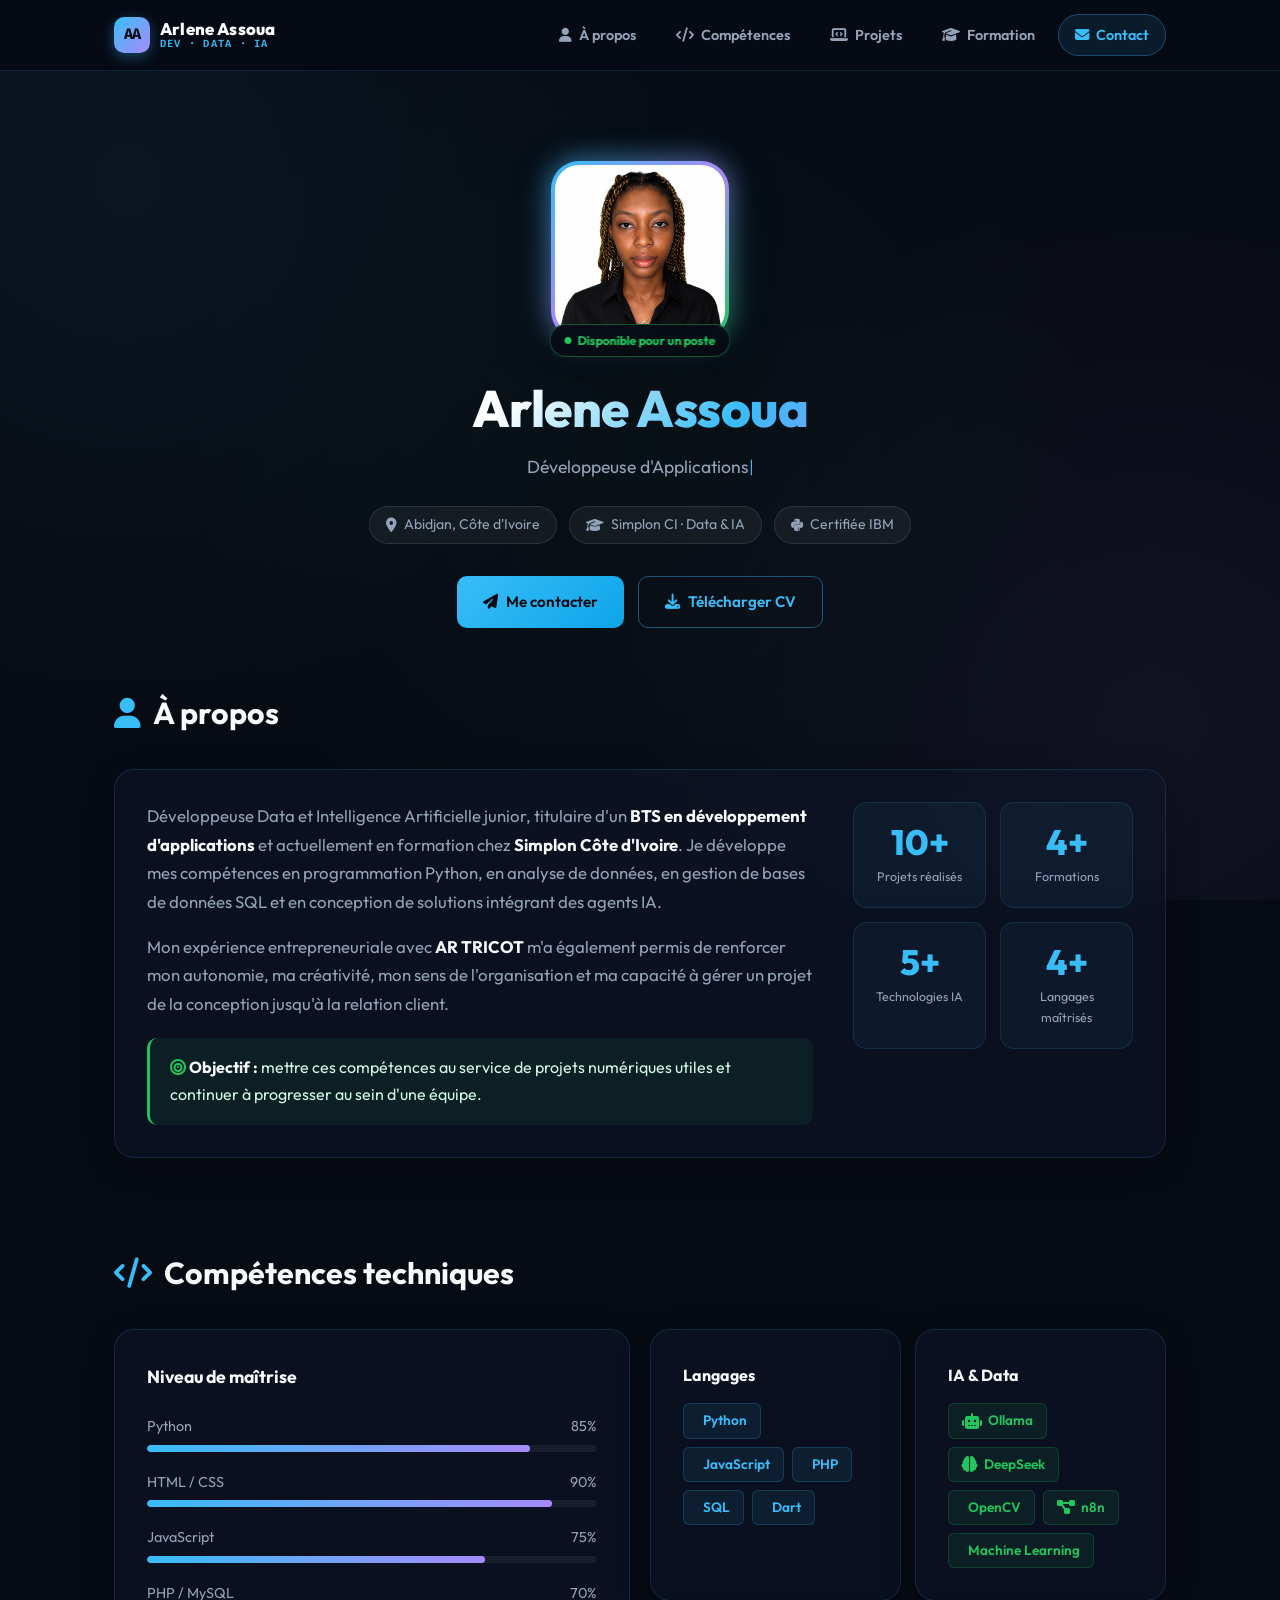
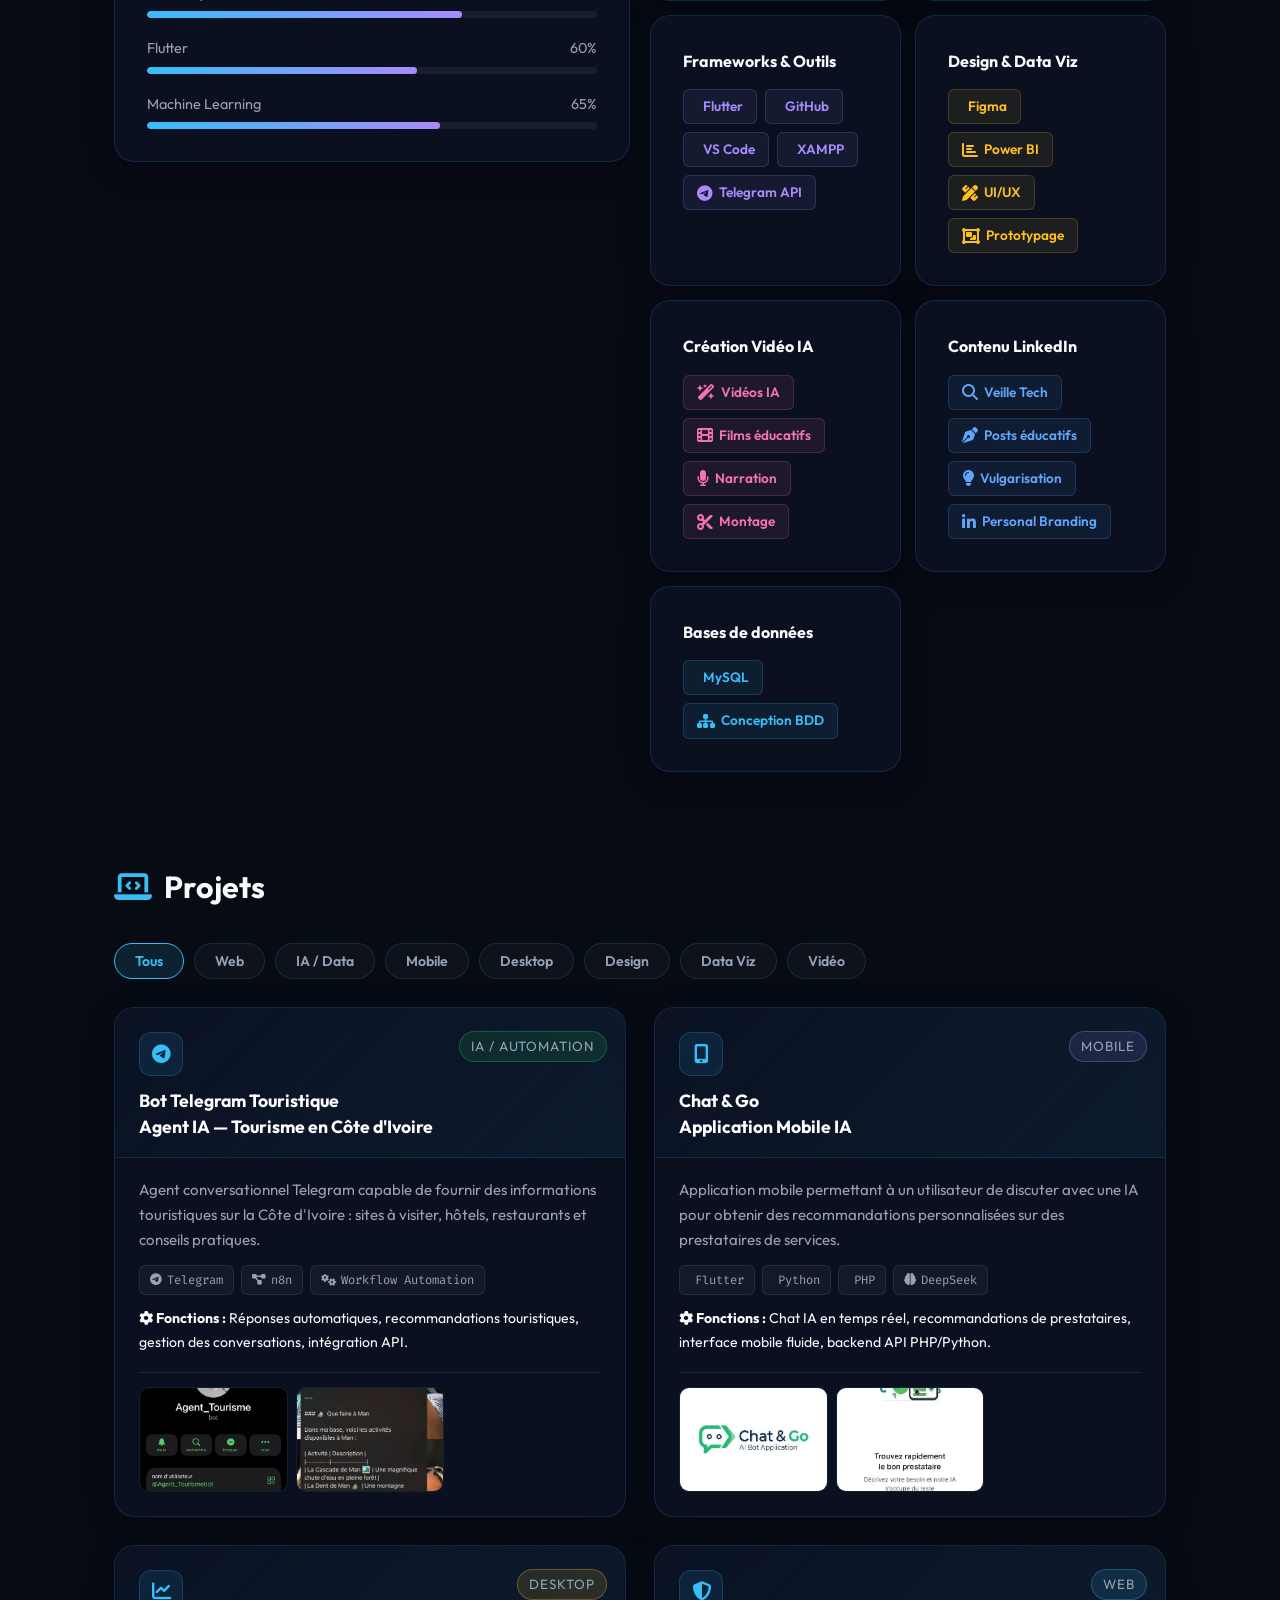
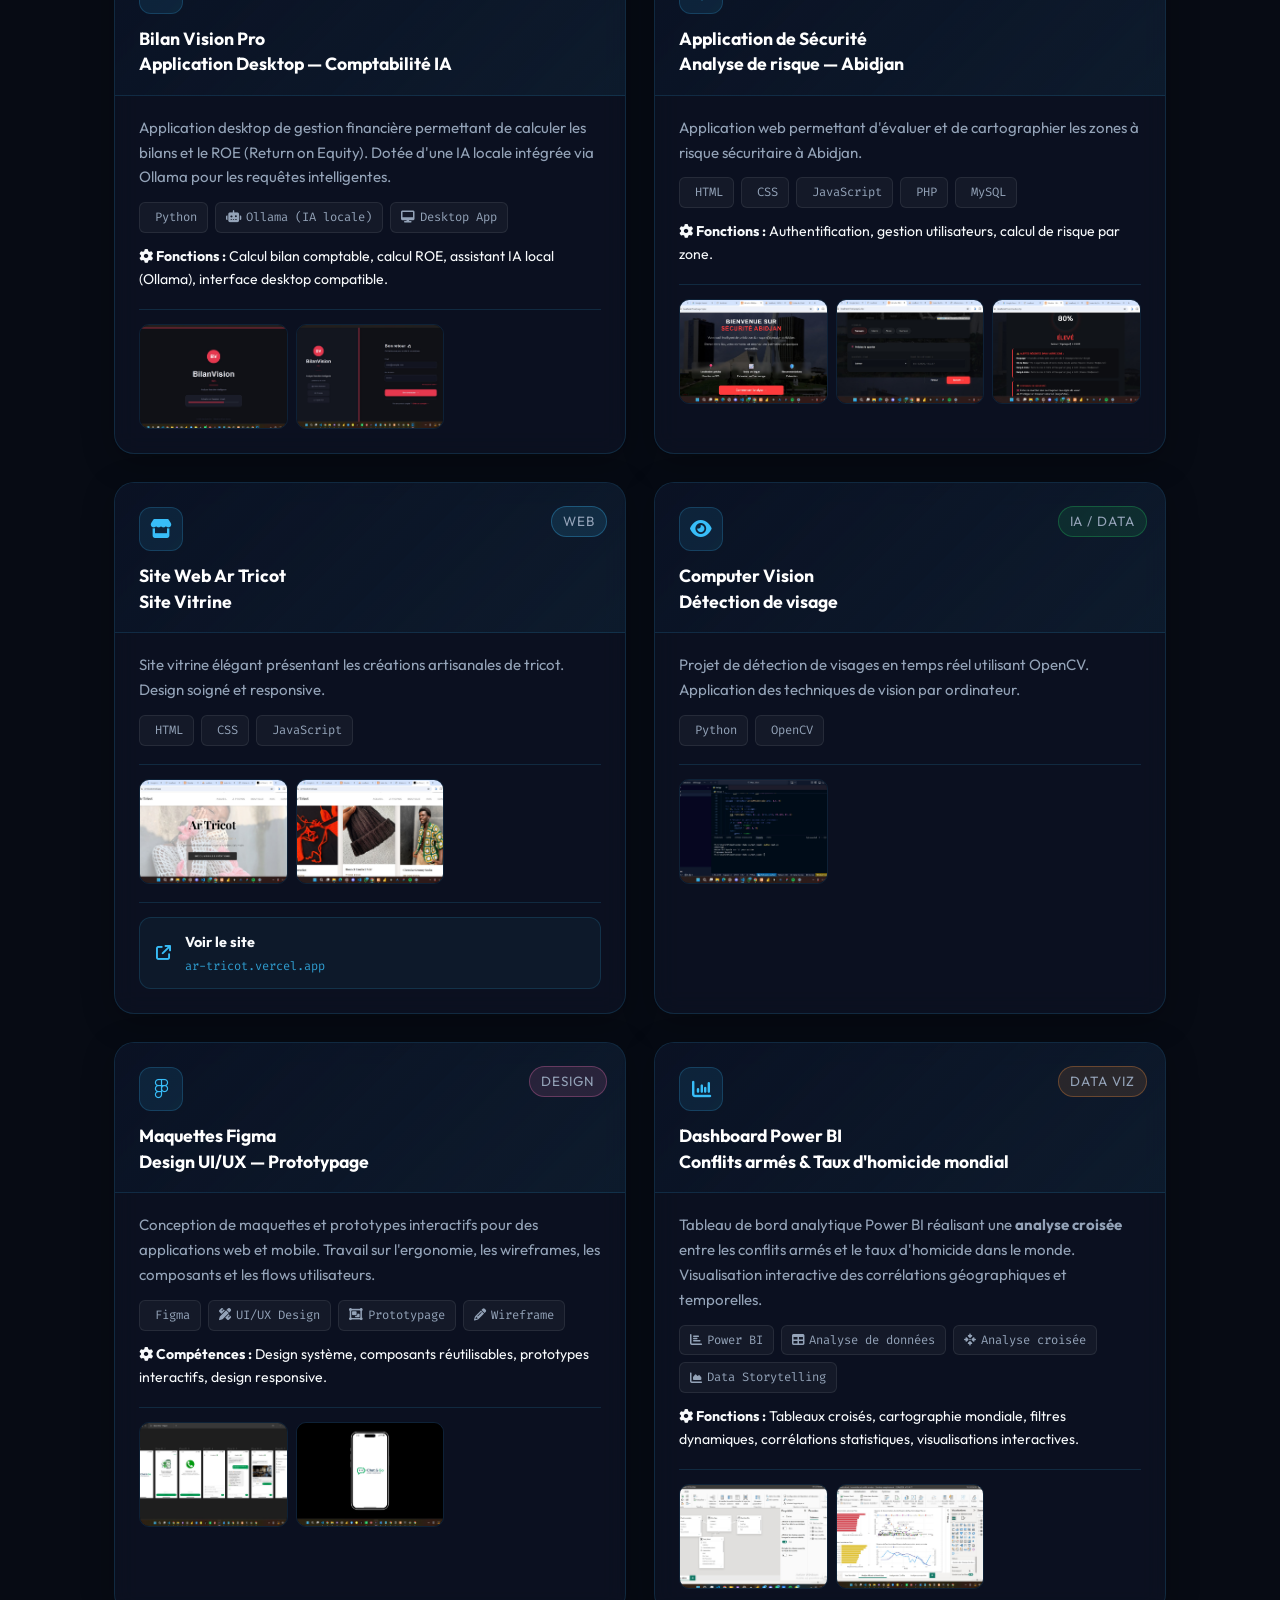
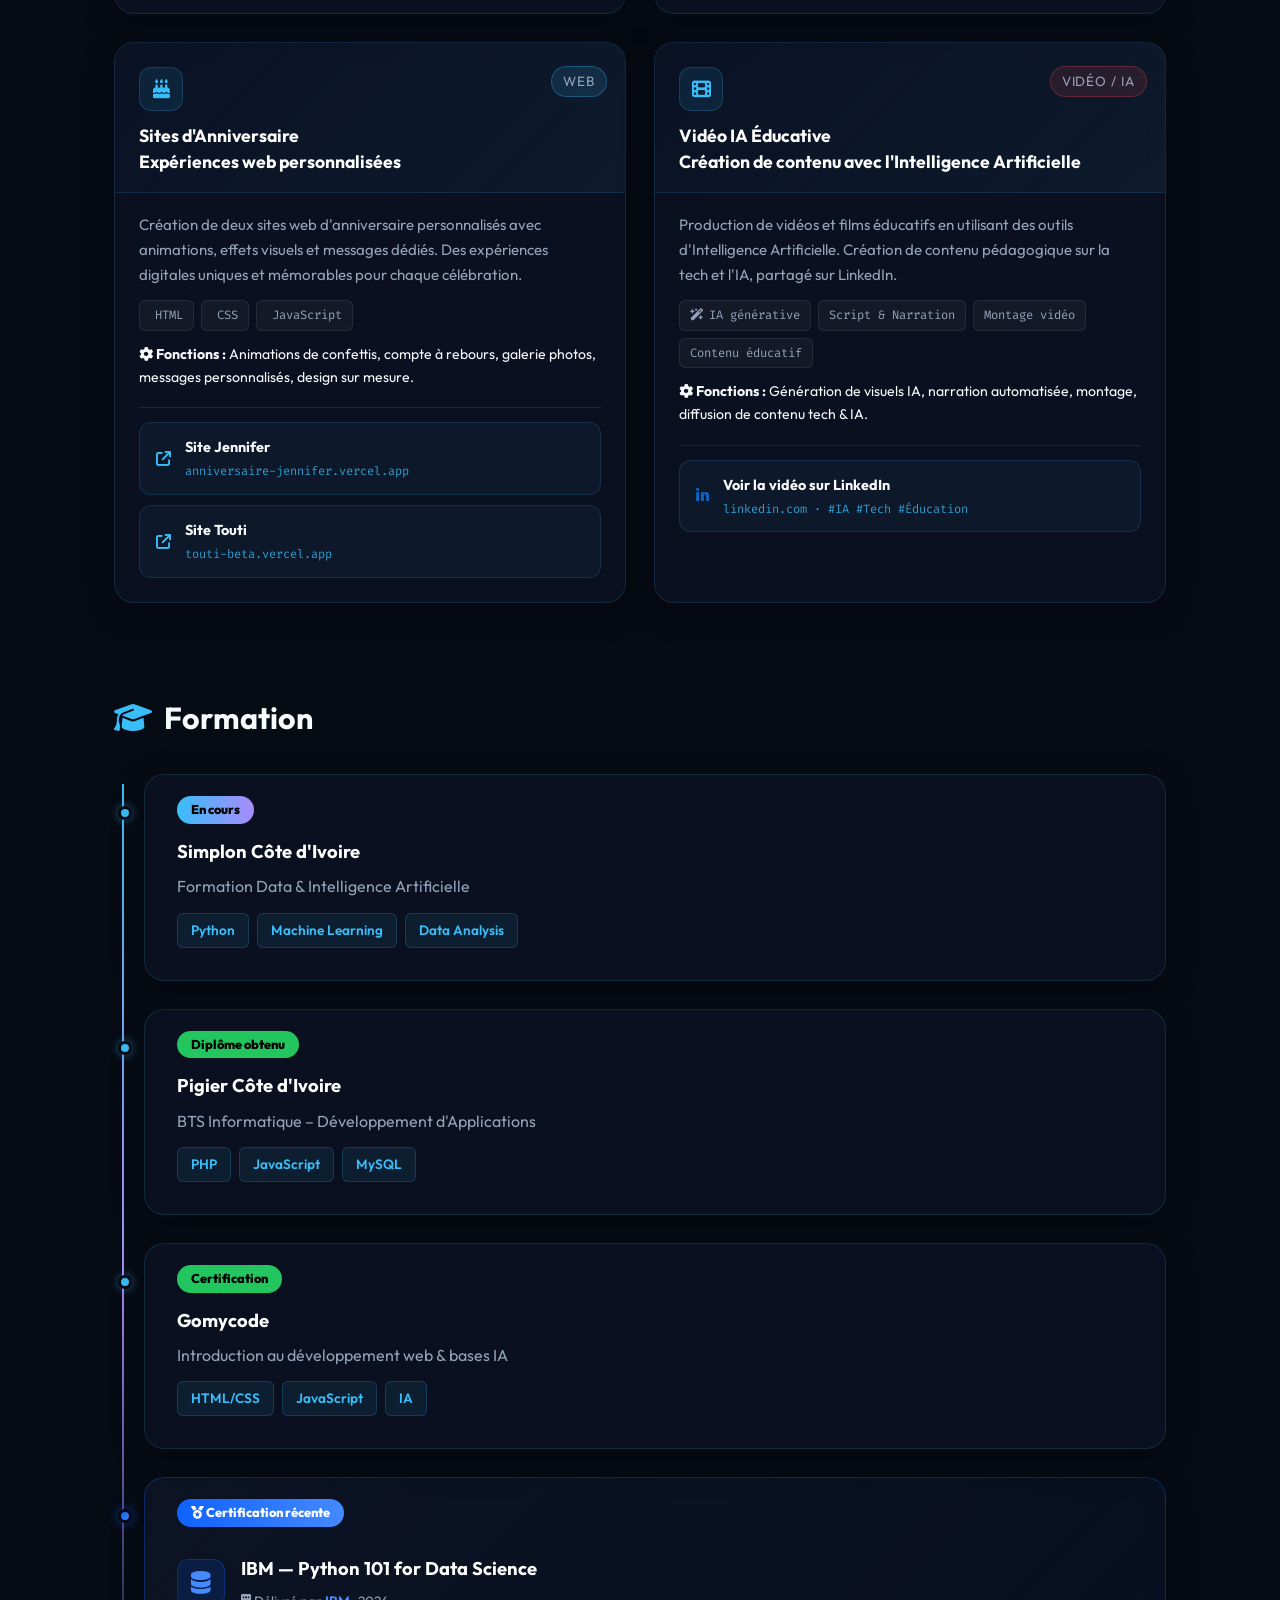
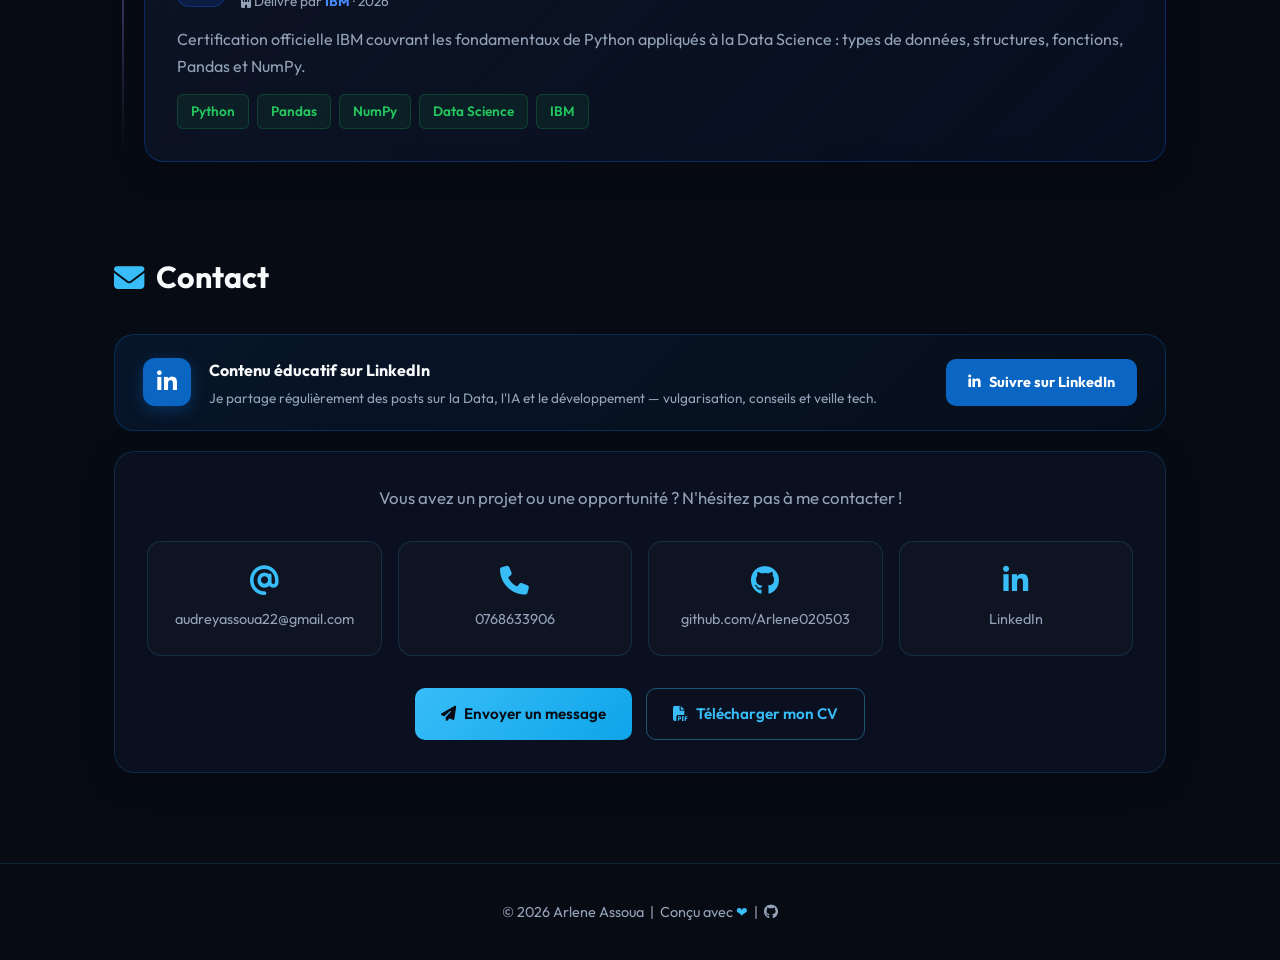
==== commit 0ccfefd3: "add" ====
--- a/index.html
+++ b/index.html
@@ -6,6 +6,7 @@
     <title>Arlene Assoua | Portfolio</title>
     <link href="https://fonts.googleapis.com/css2?family=Outfit:wght@300;400;600;800&family=Fira+Code:wght@400;500&display=swap" rel="stylesheet">
     <link rel="stylesheet" href="https://cdnjs.cloudflare.com/ajax/libs/font-awesome/6.4.0/css/all.min.css">
+    <link rel="stylesheet" href="https://cdn.jsdelivr.net/gh/devicons/devicon@v2.15.1/devicon.min.css">
     <link rel="stylesheet" href="style.css">
 </head>
 
@@ -139,43 +140,65 @@
                     <div class="card bento-card skill-box">
                         <h3>Langages</h3>
                         <ul class="tag-list">
-                            <li>Python</li><li>JavaScript</li><li>PHP</li><li>SQL</li><li>Dart</li>
+                            <li><i class="devicon-python-plain colored"></i> Python</li>
+                            <li><i class="devicon-javascript-plain colored"></i> JavaScript</li>
+                            <li><i class="devicon-php-plain colored"></i> PHP</li>
+                            <li><i class="devicon-mysql-plain colored"></i> SQL</li>
+                            <li><i class="devicon-dart-plain colored"></i> Dart</li>
                         </ul>
                     </div>
                     <div class="card bento-card skill-box">
                         <h3>IA & Data</h3>
                         <ul class="tag-list tag-accent">
-                            <li>Ollama</li><li>DeepSeek</li><li>OpenCV</li><li>n8n</li><li>Machine Learning</li>
+                            <li><i class="fa-solid fa-robot"></i> Ollama</li>
+                            <li><i class="fa-solid fa-brain"></i> DeepSeek</li>
+                            <li><i class="devicon-opencv-plain colored"></i> OpenCV</li>
+                            <li><i class="fa-solid fa-diagram-project"></i> n8n</li>
+                            <li><i class="devicon-tensorflow-original colored"></i> Machine Learning</li>
                         </ul>
                     </div>
                     <div class="card bento-card skill-box">
                         <h3>Frameworks & Outils</h3>
                         <ul class="tag-list tag-purple">
-                            <li>Flutter</li><li>GitHub</li><li>VS Code</li><li>XAMPP</li><li>Telegram API</li>
+                            <li><i class="devicon-flutter-plain colored"></i> Flutter</li>
+                            <li><i class="devicon-github-original colored"></i> GitHub</li>
+                            <li><i class="devicon-vscode-plain colored"></i> VS Code</li>
+                            <li><i class="devicon-apache-plain colored"></i> XAMPP</li>
+                            <li><i class="fa-brands fa-telegram"></i> Telegram API</li>
                         </ul>
                     </div>
                     <div class="card bento-card skill-box">
                         <h3>Design & Data Viz</h3>
                         <ul class="tag-list tag-yellow">
-                            <li>Figma</li><li>Power BI</li><li>Maquettage UI/UX</li><li>Prototypage</li>
+                            <li><i class="devicon-figma-plain colored"></i> Figma</li>
+                            <li><i class="fa-solid fa-chart-bar"></i> Power BI</li>
+                            <li><i class="fa-solid fa-pen-ruler"></i> UI/UX</li>
+                            <li><i class="fa-solid fa-object-group"></i> Prototypage</li>
                         </ul>
                     </div>
                     <div class="card bento-card skill-box">
                         <h3>Création Vidéo IA</h3>
                         <ul class="tag-list tag-pink">
-                            <li>Vidéos IA</li><li>Films éducatifs</li><li>Script & Narration</li><li>Montage</li>
+                            <li><i class="fa-solid fa-wand-magic-sparkles"></i> Vidéos IA</li>
+                            <li><i class="fa-solid fa-film"></i> Films éducatifs</li>
+                            <li><i class="fa-solid fa-microphone"></i> Narration</li>
+                            <li><i class="fa-solid fa-scissors"></i> Montage</li>
                         </ul>
                     </div>
                     <div class="card bento-card skill-box">
                         <h3>Contenu LinkedIn</h3>
                         <ul class="tag-list tag-linkedin">
-                            <li>Veille Tech & IA</li><li>Posts éducatifs</li><li>Vulgarisation</li><li>Personal Branding</li>
+                            <li><i class="fa-solid fa-magnifying-glass"></i> Veille Tech</li>
+                            <li><i class="fa-solid fa-pen-nib"></i> Posts éducatifs</li>
+                            <li><i class="fa-solid fa-lightbulb"></i> Vulgarisation</li>
+                            <li><i class="fa-brands fa-linkedin-in"></i> Personal Branding</li>
                         </ul>
                     </div>
                     <div class="card bento-card skill-box">
                         <h3>Bases de données</h3>
                         <ul class="tag-list">
-                            <li>MySQL</li><li>Conception BDD</li>
+                            <li><i class="devicon-mysql-plain colored"></i> MySQL</li>
+                            <li><i class="fa-solid fa-sitemap"></i> Conception BDD</li>
                         </ul>
                     </div>
                 </div>
@@ -211,8 +234,8 @@
                         <p>Agent conversationnel Telegram capable de fournir des informations touristiques sur la Côte d'Ivoire : sites à visiter, hôtels, restaurants et conseils pratiques.</p>
                         <ul class="tech-tags">
                             <li><i class="fa-brands fa-telegram"></i> Telegram</li>
-                            <li>n8n</li>
-                            <li>Workflow Automation</li>
+                            <li><i class="fa-solid fa-diagram-project"></i> n8n</li>
+                            <li><i class="fa-solid fa-gears"></i> Workflow Automation</li>
                         </ul>
                         <p class="features"><i class="fa-solid fa-gear"></i> <strong>Fonctions :</strong> Réponses automatiques, recommandations touristiques, gestion des conversations, intégration API.</p>
                         <div class="gallery-static">
@@ -232,10 +255,10 @@
                     <div class="project-body">
                         <p>Application mobile permettant à un utilisateur de discuter avec une IA pour obtenir des recommandations personnalisées sur des prestataires de services.</p>
                         <ul class="tech-tags">
-                            <li>Flutter</li>
-                            <li>Python</li>
-                            <li>PHP</li>
-                            <li>DeepSeek</li>
+                            <li><i class="devicon-flutter-plain colored"></i> Flutter</li>
+                            <li><i class="devicon-python-plain colored"></i> Python</li>
+                            <li><i class="devicon-php-plain colored"></i> PHP</li>
+                            <li><i class="fa-solid fa-brain"></i> DeepSeek</li>
                         </ul>
                         <p class="features"><i class="fa-solid fa-gear"></i> <strong>Fonctions :</strong> Chat IA en temps réel, recommandations de prestataires, interface mobile fluide, backend API PHP/Python.</p>
                         <div class="gallery-static">
@@ -255,9 +278,9 @@
                     <div class="project-body">
                         <p>Application desktop de gestion financière permettant de calculer les bilans et le ROE (Return on Equity). Dotée d'une IA locale intégrée via Ollama pour les requêtes intelligentes.</p>
                         <ul class="tech-tags">
-                            <li>Python</li>
-                            <li>Ollama (IA locale)</li>
-                            <li>Desktop App</li>
+                            <li><i class="devicon-python-plain colored"></i> Python</li>
+                            <li><i class="fa-solid fa-robot"></i> Ollama (IA locale)</li>
+                            <li><i class="fa-solid fa-desktop"></i> Desktop App</li>
                         </ul>
                         <p class="features"><i class="fa-solid fa-gear"></i> <strong>Fonctions :</strong> Calcul bilan comptable, calcul ROE, assistant IA local (Ollama), interface desktop compatible.</p>
                         <div class="gallery-static">
@@ -277,7 +300,11 @@
                     <div class="project-body">
                         <p>Application web permettant d'évaluer et de cartographier les zones à risque sécuritaire à Abidjan.</p>
                         <ul class="tech-tags">
-                            <li>HTML</li><li>CSS</li><li>JavaScript</li><li>PHP</li><li>MySQL</li>
+                            <li><i class="devicon-html5-plain colored"></i> HTML</li>
+                            <li><i class="devicon-css3-plain colored"></i> CSS</li>
+                            <li><i class="devicon-javascript-plain colored"></i> JavaScript</li>
+                            <li><i class="devicon-php-plain colored"></i> PHP</li>
+                            <li><i class="devicon-mysql-plain colored"></i> MySQL</li>
                         </ul>
                         <p class="features"><i class="fa-solid fa-gear"></i> <strong>Fonctions :</strong> Authentification, gestion utilisateurs, calcul de risque par zone.</p>
                         <div class="gallery-static">
@@ -298,7 +325,9 @@
                     <div class="project-body">
                         <p>Site vitrine élégant présentant les créations artisanales de tricot. Design soigné et responsive.</p>
                         <ul class="tech-tags">
-                            <li>HTML</li><li>CSS</li><li>JavaScript</li>
+                            <li><i class="devicon-html5-plain colored"></i> HTML</li>
+                            <li><i class="devicon-css3-plain colored"></i> CSS</li>
+                            <li><i class="devicon-javascript-plain colored"></i> JavaScript</li>
                         </ul>
                         <div class="gallery-static">
                             <img src="tricot1.jpeg" alt="Ar Tricot capture 1" class="static-img" data-gallery="tricot" data-index="0">
@@ -326,7 +355,8 @@
                     <div class="project-body">
                         <p>Projet de détection de visages en temps réel utilisant OpenCV. Application des techniques de vision par ordinateur.</p>
                         <ul class="tech-tags">
-                            <li>Python</li><li>OpenCV</li>
+                            <li><i class="devicon-python-plain colored"></i> Python</li>
+                            <li><i class="devicon-opencv-plain colored"></i> OpenCV</li>
                         </ul>
                         <div class="gallery-static">
                             <img src="opencv.jpeg" alt="Computer Vision capture" class="static-img" data-gallery="opencv" data-index="0">
@@ -344,10 +374,10 @@
                     <div class="project-body">
                         <p>Conception de maquettes et prototypes interactifs pour des applications web et mobile. Travail sur l'ergonomie, les wireframes, les composants et les flows utilisateurs.</p>
                         <ul class="tech-tags">
-                            <li><i class="fa-brands fa-figma"></i> Figma</li>
-                            <li>UI/UX Design</li>
-                            <li>Prototypage</li>
-                            <li>Wireframe</li>
+                            <li><i class="devicon-figma-plain colored"></i> Figma</li>
+                            <li><i class="fa-solid fa-pen-ruler"></i> UI/UX Design</li>
+                            <li><i class="fa-solid fa-object-group"></i> Prototypage</li>
+                            <li><i class="fa-solid fa-pencil"></i> Wireframe</li>
                         </ul>
                         <p class="features"><i class="fa-solid fa-gear"></i> <strong>Compétences :</strong> Design système, composants réutilisables, prototypes interactifs, design responsive.</p>
                         <div class="gallery-static">
@@ -367,10 +397,10 @@
                     <div class="project-body">
                         <p>Tableau de bord analytique Power BI réalisant une <strong>analyse croisée</strong> entre les conflits armés et le taux d'homicide dans le monde. Visualisation interactive des corrélations géographiques et temporelles.</p>
                         <ul class="tech-tags">
-                            <li>Power BI</li>
-                            <li>Analyse de données</li>
-                            <li>Analyse croisée</li>
-                            <li>Data Storytelling</li>
+                            <li><i class="fa-solid fa-chart-bar"></i> Power BI</li>
+                            <li><i class="fa-solid fa-table"></i> Analyse de données</li>
+                            <li><i class="fa-solid fa-arrows-to-dot"></i> Analyse croisée</li>
+                            <li><i class="fa-solid fa-chart-area"></i> Data Storytelling</li>
                         </ul>
                         <p class="features"><i class="fa-solid fa-gear"></i> <strong>Fonctions :</strong> Tableaux croisés, cartographie mondiale, filtres dynamiques, corrélations statistiques, visualisations interactives.</p>
                         <div class="gallery-static">
@@ -390,7 +420,9 @@
                     <div class="project-body">
                         <p>Création de deux sites web d'anniversaire personnalisés avec animations, effets visuels et messages dédiés. Des expériences digitales uniques et mémorables pour chaque célébration.</p>
                         <ul class="tech-tags">
-                            <li>HTML</li><li>CSS</li><li>JavaScript</li>
+                            <li><i class="devicon-html5-plain colored"></i> HTML</li>
+                            <li><i class="devicon-css3-plain colored"></i> CSS</li>
+                            <li><i class="devicon-javascript-plain colored"></i> JavaScript</li>
                         </ul>
                         <p class="features"><i class="fa-solid fa-gear"></i> <strong>Fonctions :</strong> Animations de confettis, compte à rebours, galerie photos, messages personnalisés, design sur mesure.</p>
                         <div class="project-links">
--- a/style.css
+++ b/style.css
@@ -441,6 +441,12 @@
     font-weight: 600;
     border: 1px solid rgba(56, 189, 248, 0.2);
     transition: all var(--transition);
+    display: flex;
+    align-items: center;
+    gap: 6px;
+}
+.tag-list li i, .tag-list li [class*="devicon"] {
+    font-size: 1rem;
 }
 .tag-list li:hover { background: rgba(56,189,248,0.18); transform: translateY(-2px); }
 .tag-accent li { color: var(--accent); background: rgba(34,197,94,0.08); border-color: rgba(34,197,94,0.2); }
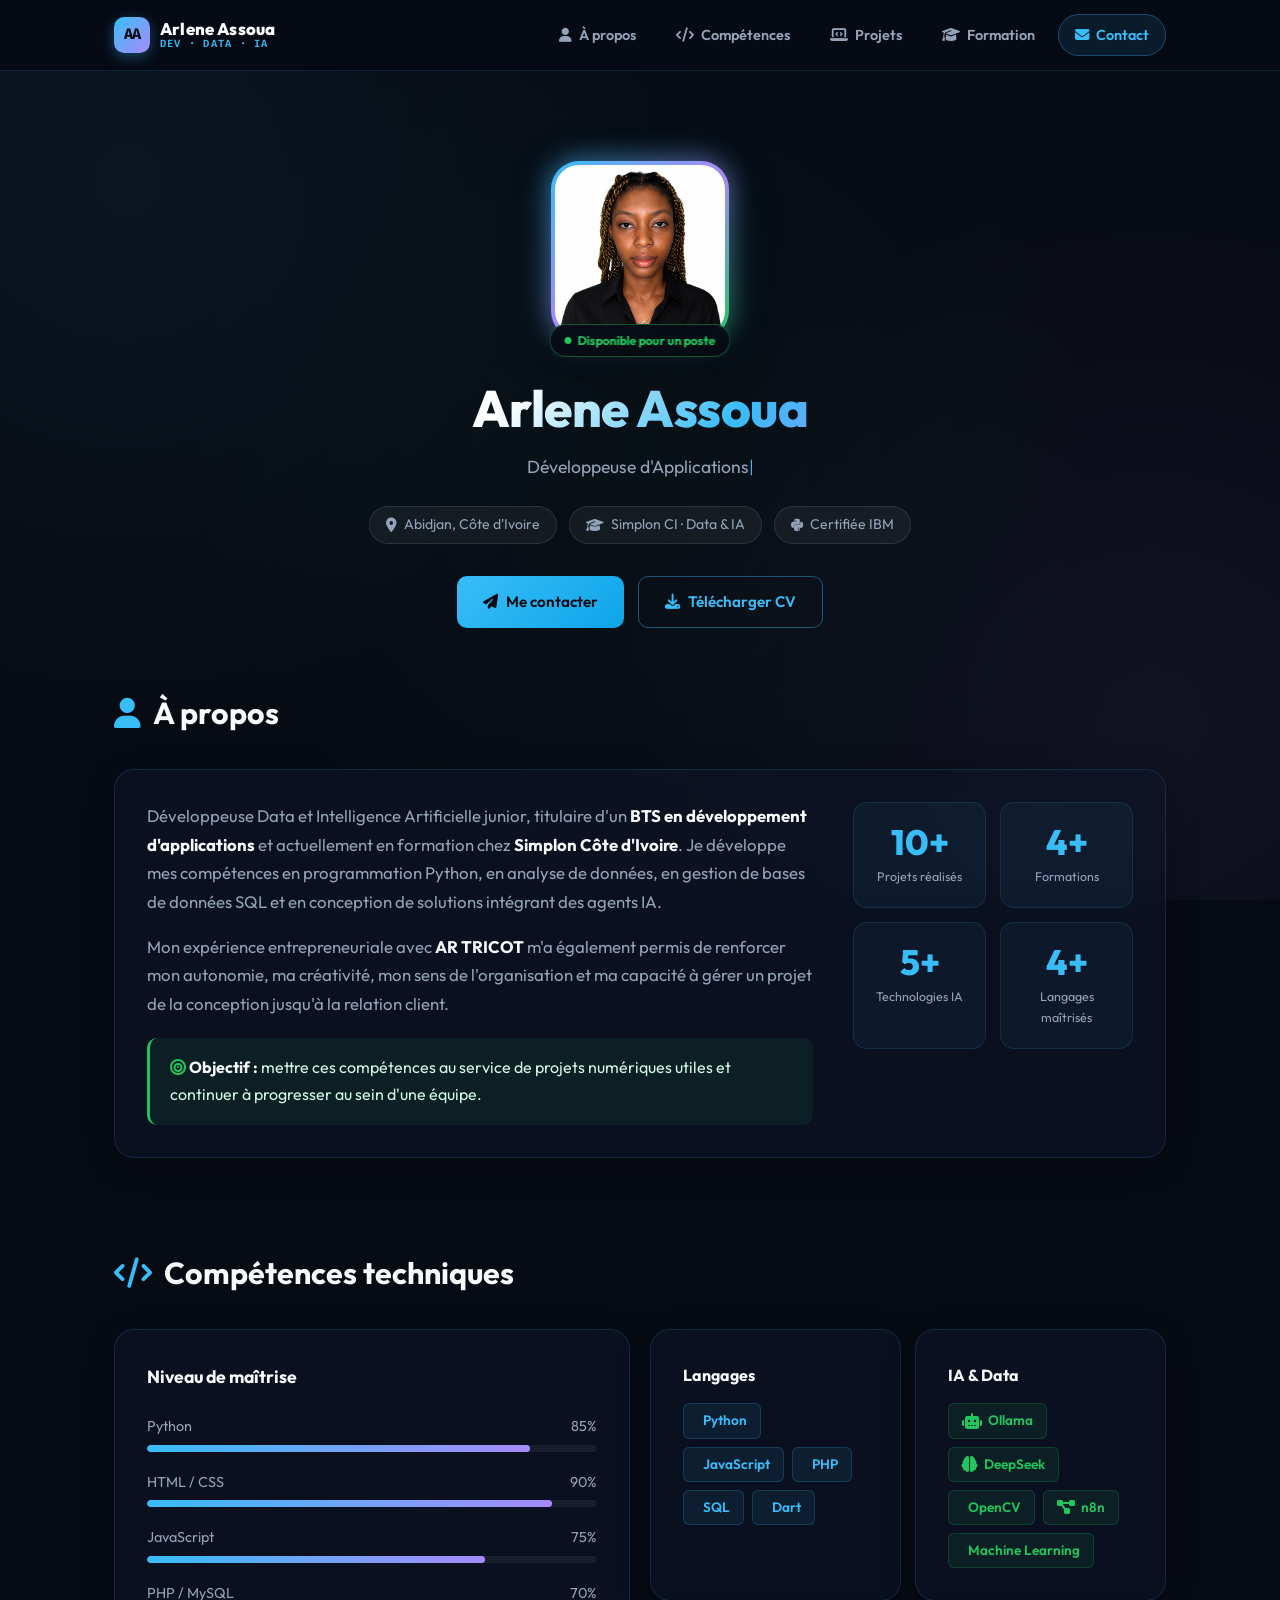
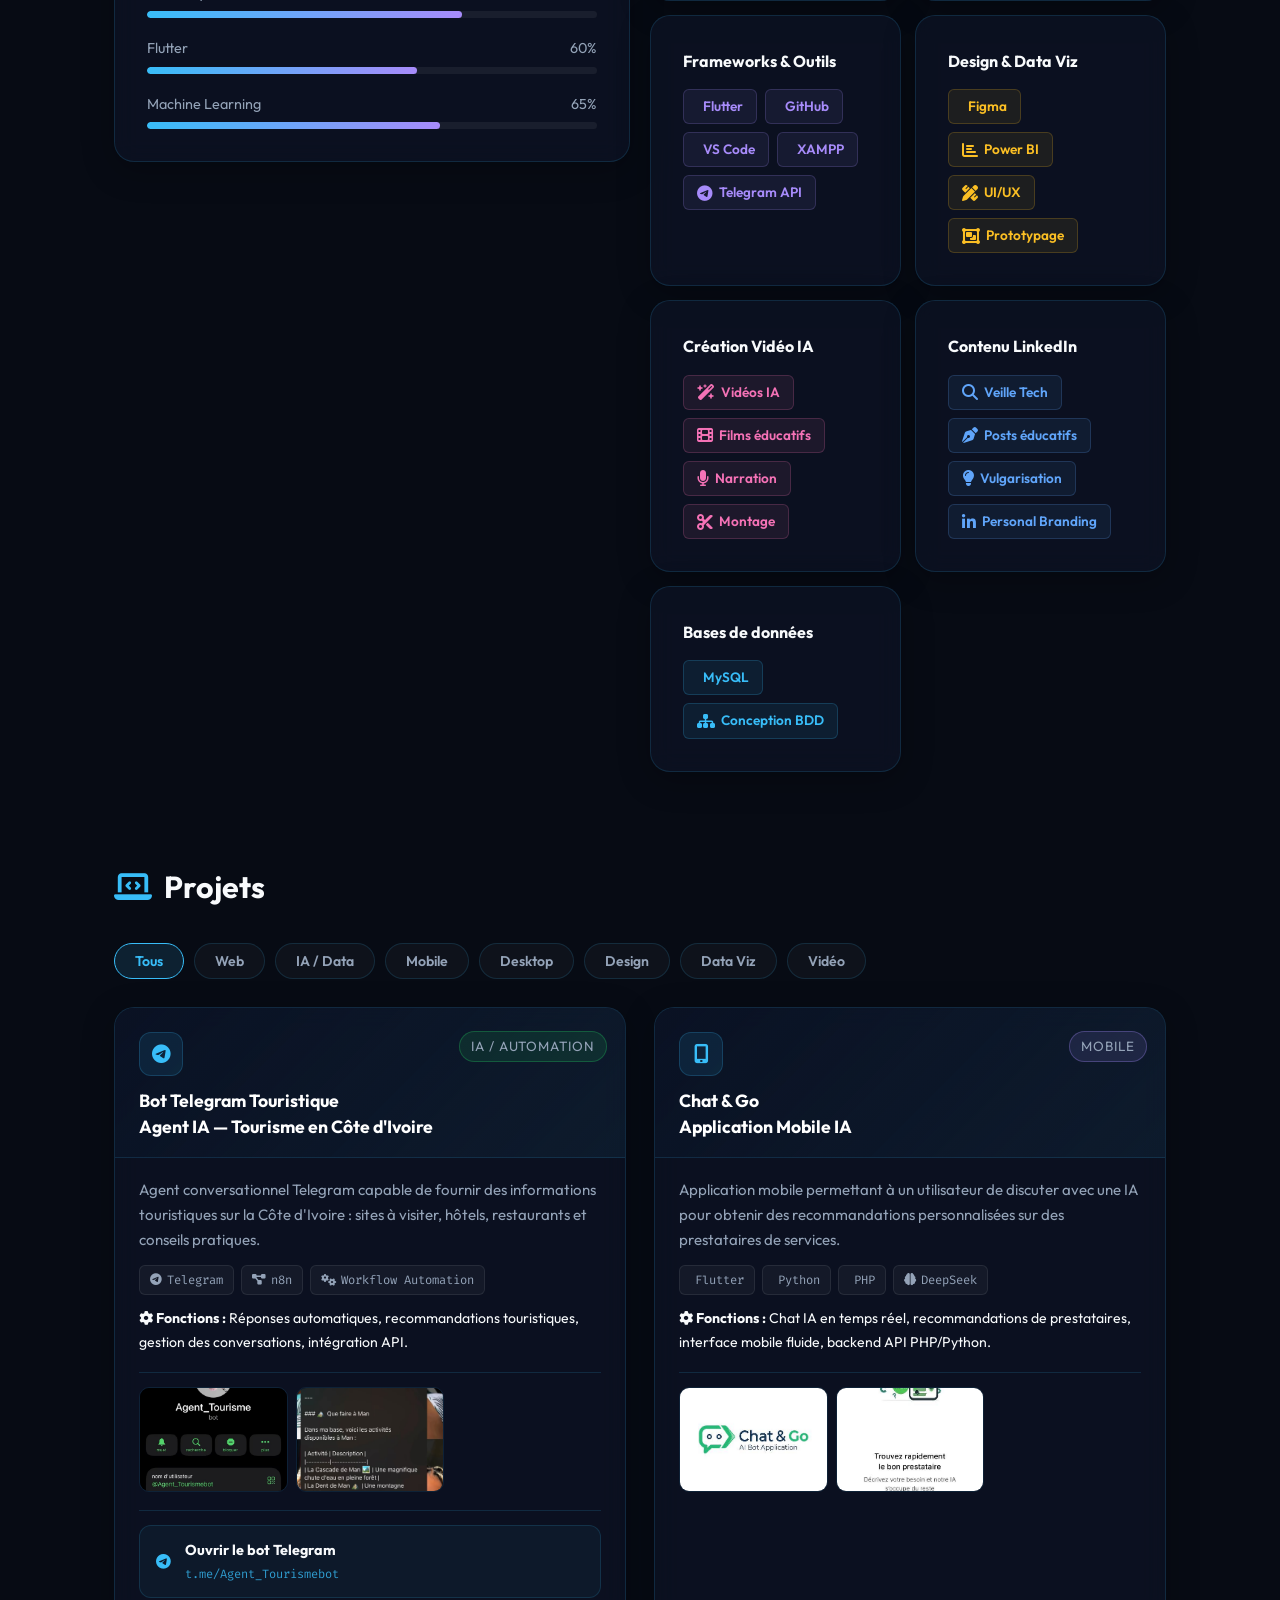
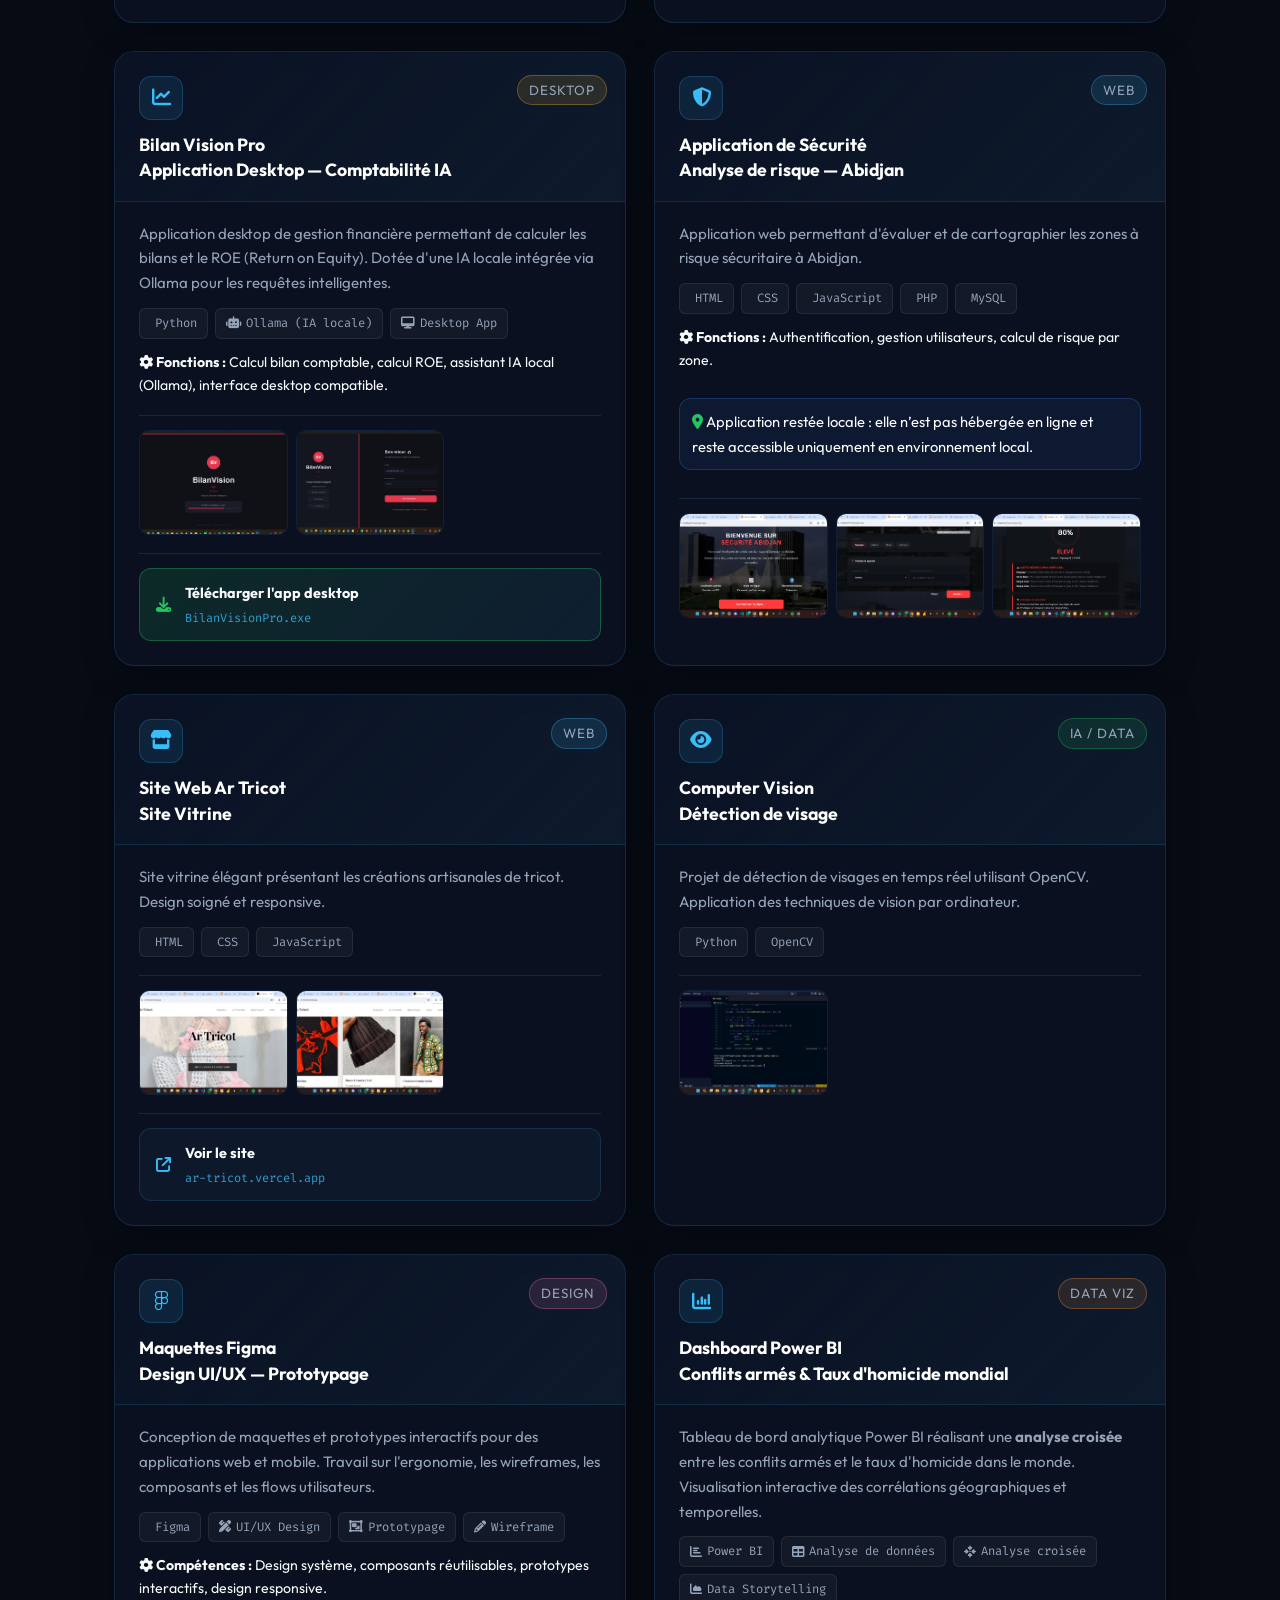
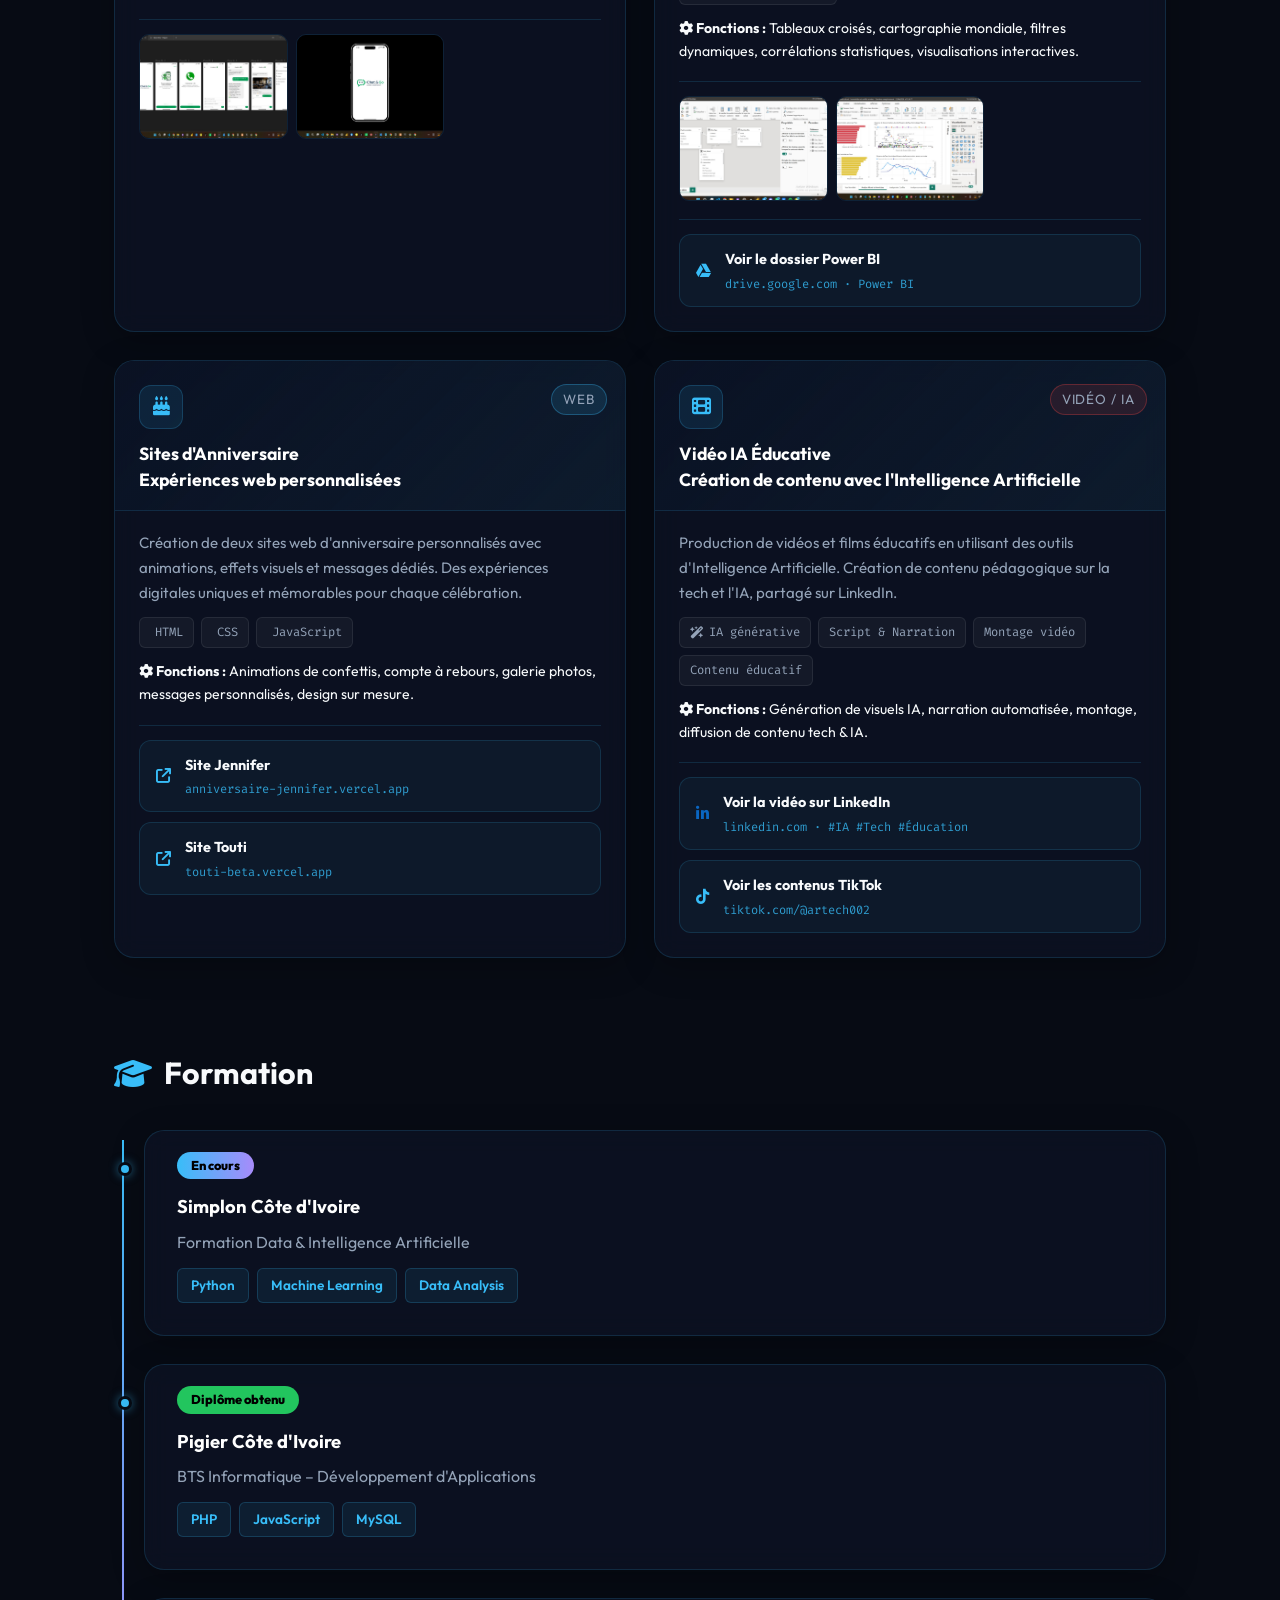
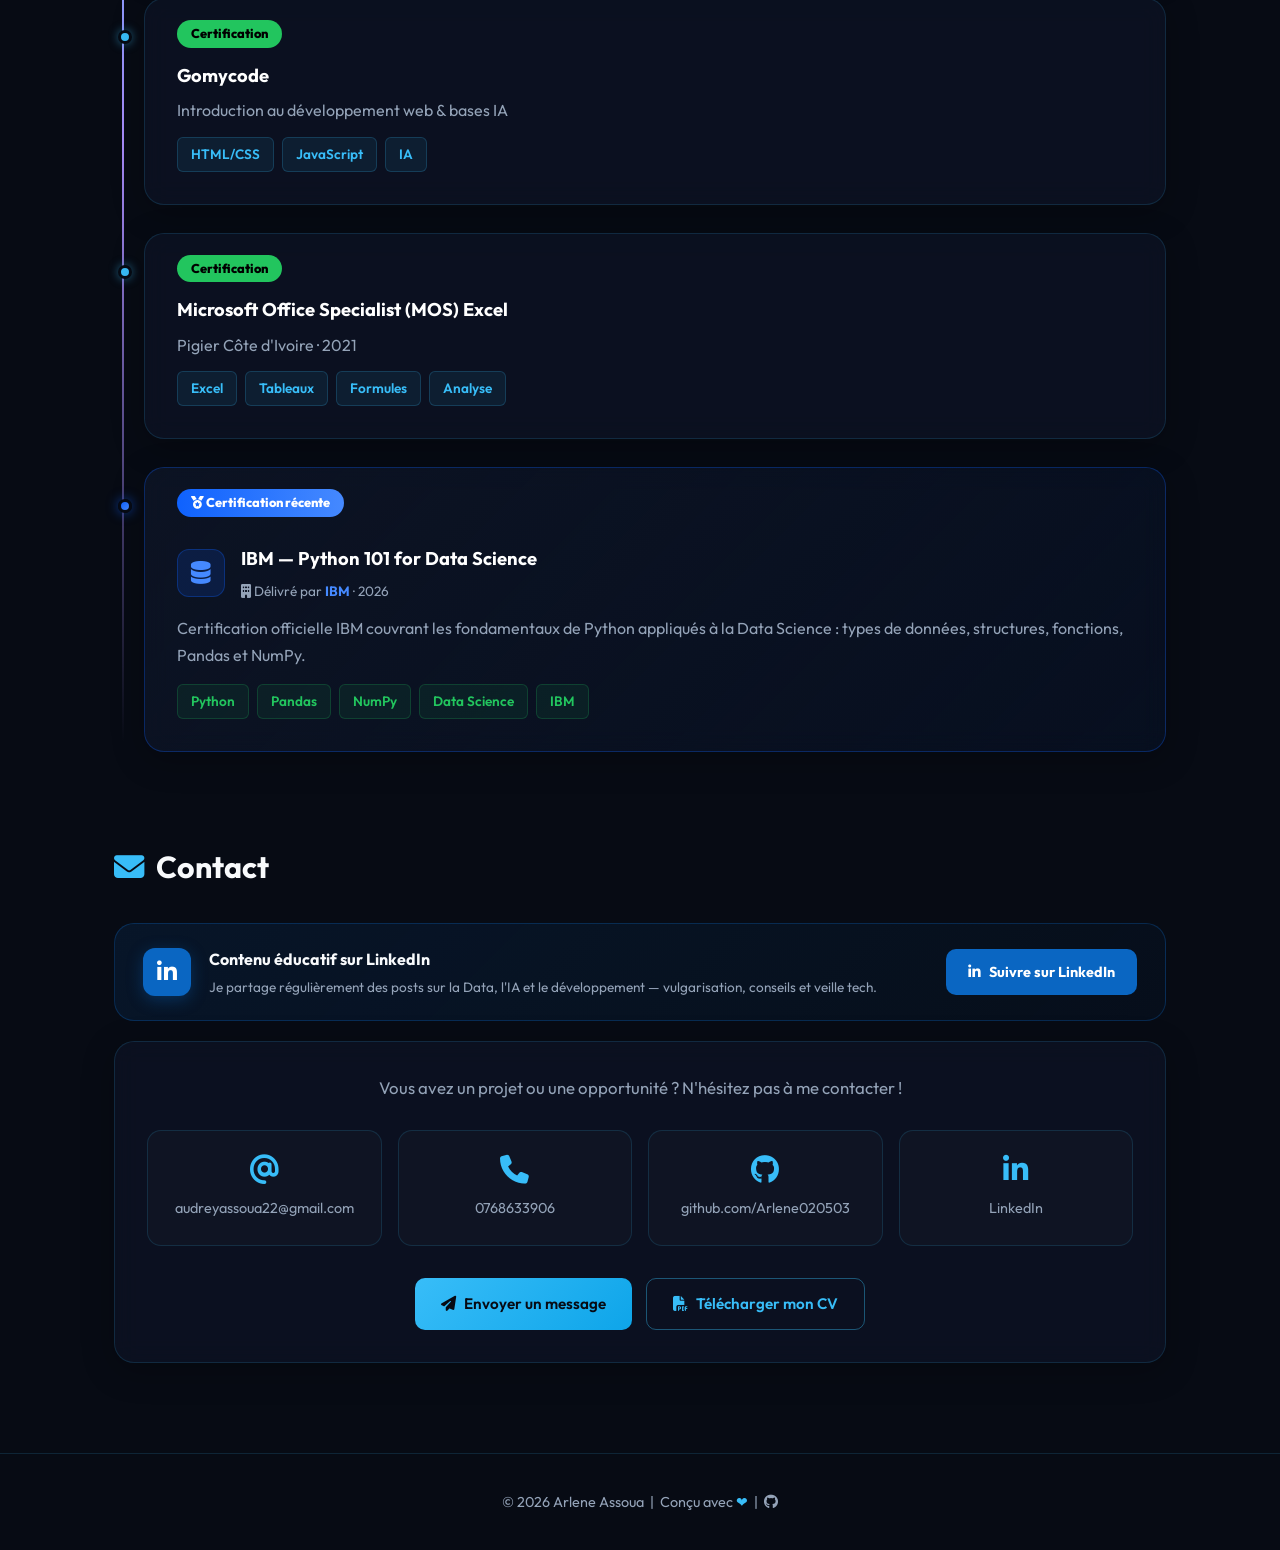
==== commit 5ac67a19: "ajout de modification" ====
--- a/index.html
+++ b/index.html
@@ -242,6 +242,15 @@
                             <img src="telegram1.jpeg" alt="Bot Telegram capture 1" class="static-img" data-gallery="telegram" data-index="0">
                             <img src="telegram2.jpeg" alt="Bot Telegram capture 2" class="static-img" data-gallery="telegram" data-index="1">
                         </div>
+                        <div class="project-links">
+                            <a href="https://t.me/Agent_Tourismebot" target="_blank" rel="noopener" class="project-link">
+                                <i class="fa-brands fa-telegram"></i>
+                                <div>
+                                    <span class="link-label">Ouvrir le bot Telegram</span>
+                                    <span class="link-url">t.me/Agent_Tourismebot</span>
+                                </div>
+                            </a>
+                        </div>
                     </div>
                 </div>
 
@@ -286,6 +295,15 @@
                         <div class="gallery-static">
                             <img src="bilan1.jpeg" alt="Bilan Vision Pro capture 1" class="static-img" data-gallery="bilan" data-index="0">
                             <img src="bilan2.jpeg" alt="Bilan Vision Pro capture 2" class="static-img" data-gallery="bilan" data-index="1">
+                        </div>
+                        <div class="project-links">
+                            <a href="BilanVisionPro.exe" download class="project-link project-download">
+                                <i class="fa-solid fa-download"></i>
+                                <div>
+                                    <span class="link-label">Télécharger l'app desktop</span>
+                                    <span class="link-url">BilanVisionPro.exe</span>
+                                </div>
+                            </a>
                         </div>
                     </div>
                 </div>
@@ -307,6 +325,9 @@
                             <li><i class="devicon-mysql-plain colored"></i> MySQL</li>
                         </ul>
                         <p class="features"><i class="fa-solid fa-gear"></i> <strong>Fonctions :</strong> Authentification, gestion utilisateurs, calcul de risque par zone.</p>
+                        <div class="local-note" style="margin: 14px 0 10px; padding: 10px 12px; border-radius: 12px; background: rgba(59, 130, 246, 0.08); border: 1px solid rgba(59, 130, 246, 0.25); color: var(--text); font-size: 0.92rem;">
+                            <i class="fa-solid fa-location-dot" style="color: var(--accent);"></i> Application restée locale : elle n’est pas hébergée en ligne et reste accessible uniquement en environnement local.
+                        </div>
                         <div class="gallery-static">
                             <img src="projet1.jpeg" alt="App Sécurité capture 1" class="static-img" data-gallery="security" data-index="0">
                             <img src="projet2.jpeg" alt="App Sécurité capture 2" class="static-img" data-gallery="security" data-index="1">
@@ -407,6 +428,15 @@
                             <img src="powerbi1.jpeg" alt="Dashboard Power BI capture 1" class="static-img" data-gallery="powerbi" data-index="0">
                             <img src="powerbi2.jpeg" alt="Dashboard Power BI capture 2" class="static-img" data-gallery="powerbi" data-index="1">
                         </div>
+                        <div class="project-links">
+                            <a href="https://drive.google.com/drive/folders/1SOWpOEqE8xh4eTded-bOEYmdXBY7mDcf?usp=drive_link" target="_blank" rel="noopener" class="project-link">
+                                <i class="fa-brands fa-google-drive"></i>
+                                <div>
+                                    <span class="link-label">Voir le dossier Power BI</span>
+                                    <span class="link-url">drive.google.com · Power BI</span>
+                                </div>
+                            </a>
+                        </div>
                     </div>
                 </div>
 
@@ -466,6 +496,13 @@
                                 <div>
                                     <span class="link-label">Voir la vidéo sur LinkedIn</span>
                                     <span class="link-url">linkedin.com · #IA #Tech #Éducation</span>
+                                </div>
+                            </a>
+                            <a href="https://www.tiktok.com/@artech002?_r=1&_t=ZN-99LF98iSne2" target="_blank" rel="noopener" class="project-link">
+                                <i class="fa-brands fa-tiktok"></i>
+                                <div>
+                                    <span class="link-label">Voir les contenus TikTok</span>
+                                    <span class="link-url">tiktok.com/@artech002</span>
                                 </div>
                             </a>
                         </div>
@@ -513,6 +550,17 @@
                     </div>
                 </div>
                 <div class="timeline-item">
+                    <div class="timeline-dot"></div>
+                    <div class="card bento-card timeline-card">
+                        <div class="edu-date">Certification</div>
+                        <h3>Microsoft Office Specialist (MOS) Excel</h3>
+                        <p>Pigier Côte d'Ivoire · 2021</p>
+                        <ul class="tag-list" style="margin-top: 12px;">
+                            <li>Excel</li><li>Tableaux</li><li>Formules</li><li>Analyse</li>
+                        </ul>
+                    </div>
+                </div>
+                <div class="timeline-item">
                     <div class="timeline-dot dot-ibm"></div>
                     <div class="card bento-card timeline-card timeline-card--ibm">
                         <div class="edu-date cert-ibm">
--- a/style.css
+++ b/style.css
@@ -637,6 +637,13 @@
 }
 .project-link:hover > i { transform: translate(2px, -2px); }
 .project-link div { display: flex; flex-direction: column; gap: 2px; overflow: hidden; }
+.project-download {
+    background: linear-gradient(135deg, rgba(34,197,94,0.14), rgba(56,189,248,0.08));
+    border-color: rgba(34,197,94,0.35);
+}
+.project-download > i {
+    color: var(--accent);
+}
 .link-label {
     font-size: 0.9rem;
     font-weight: 700;
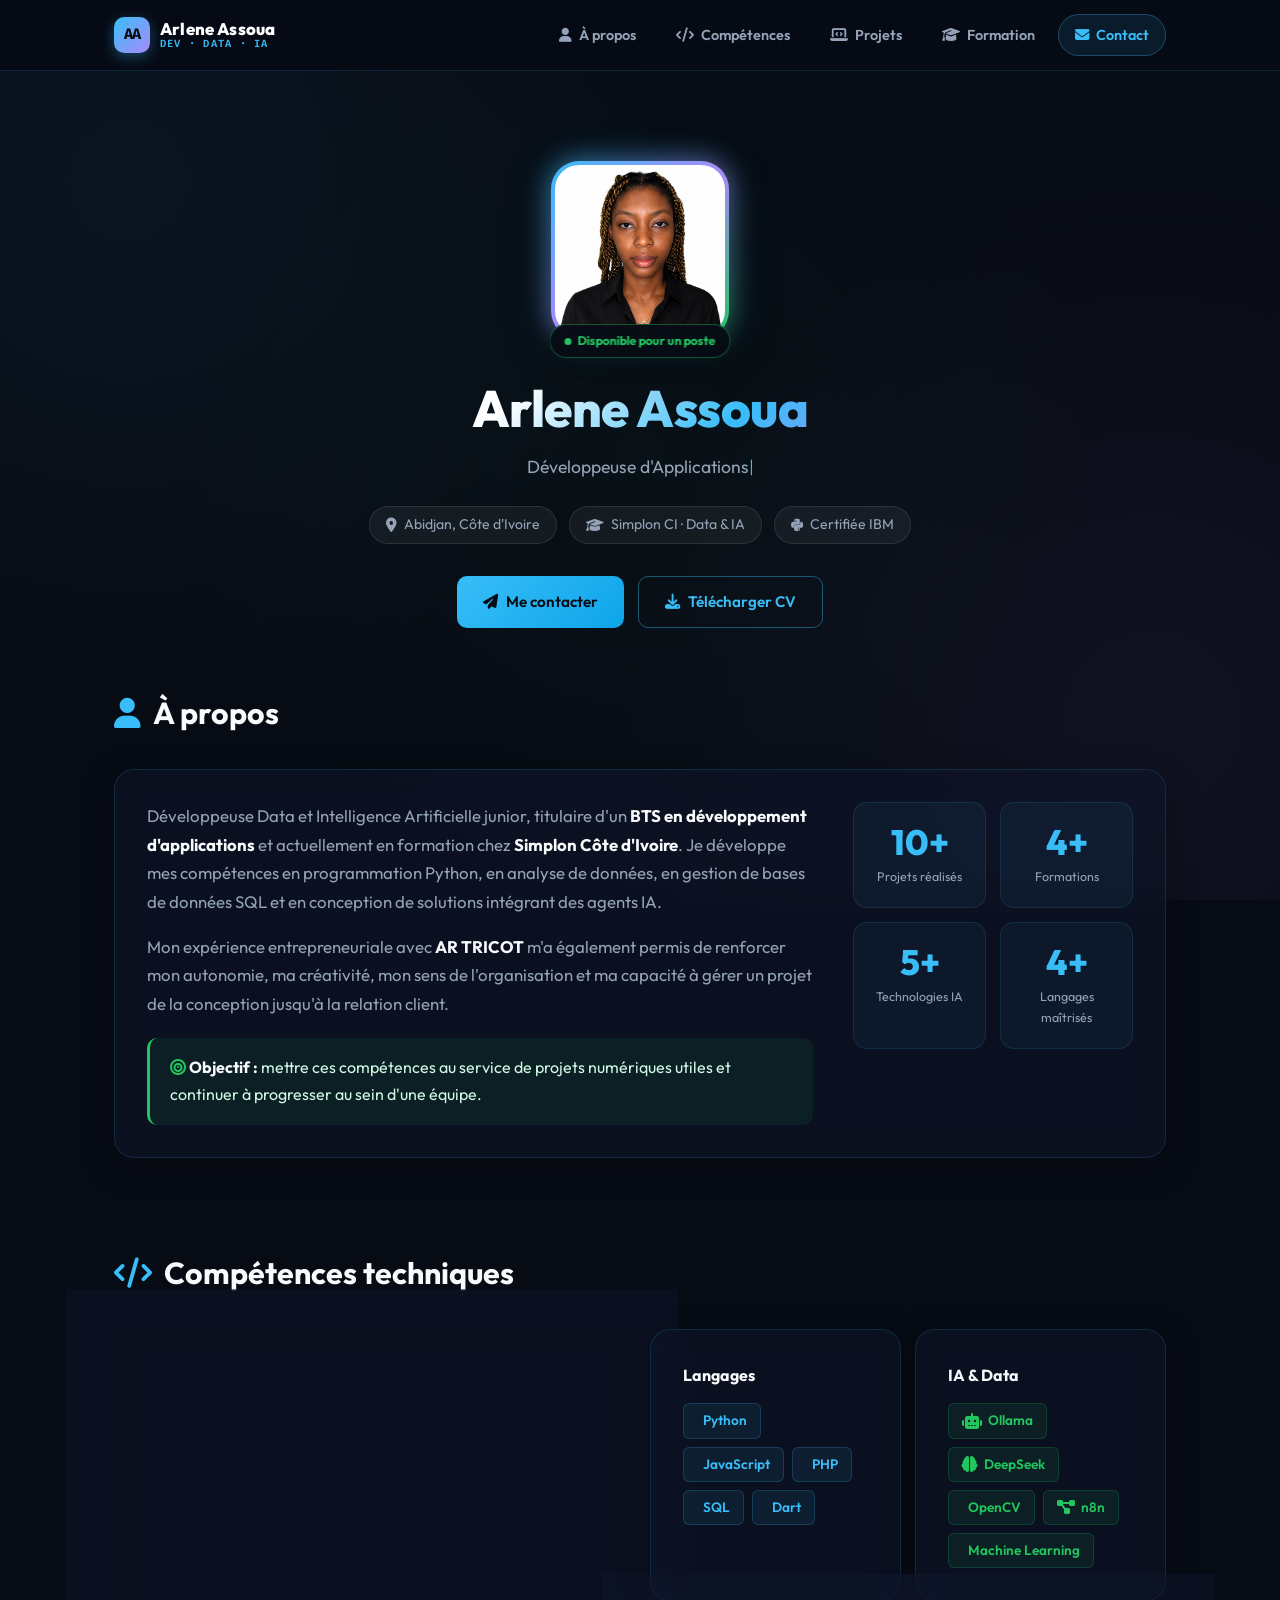
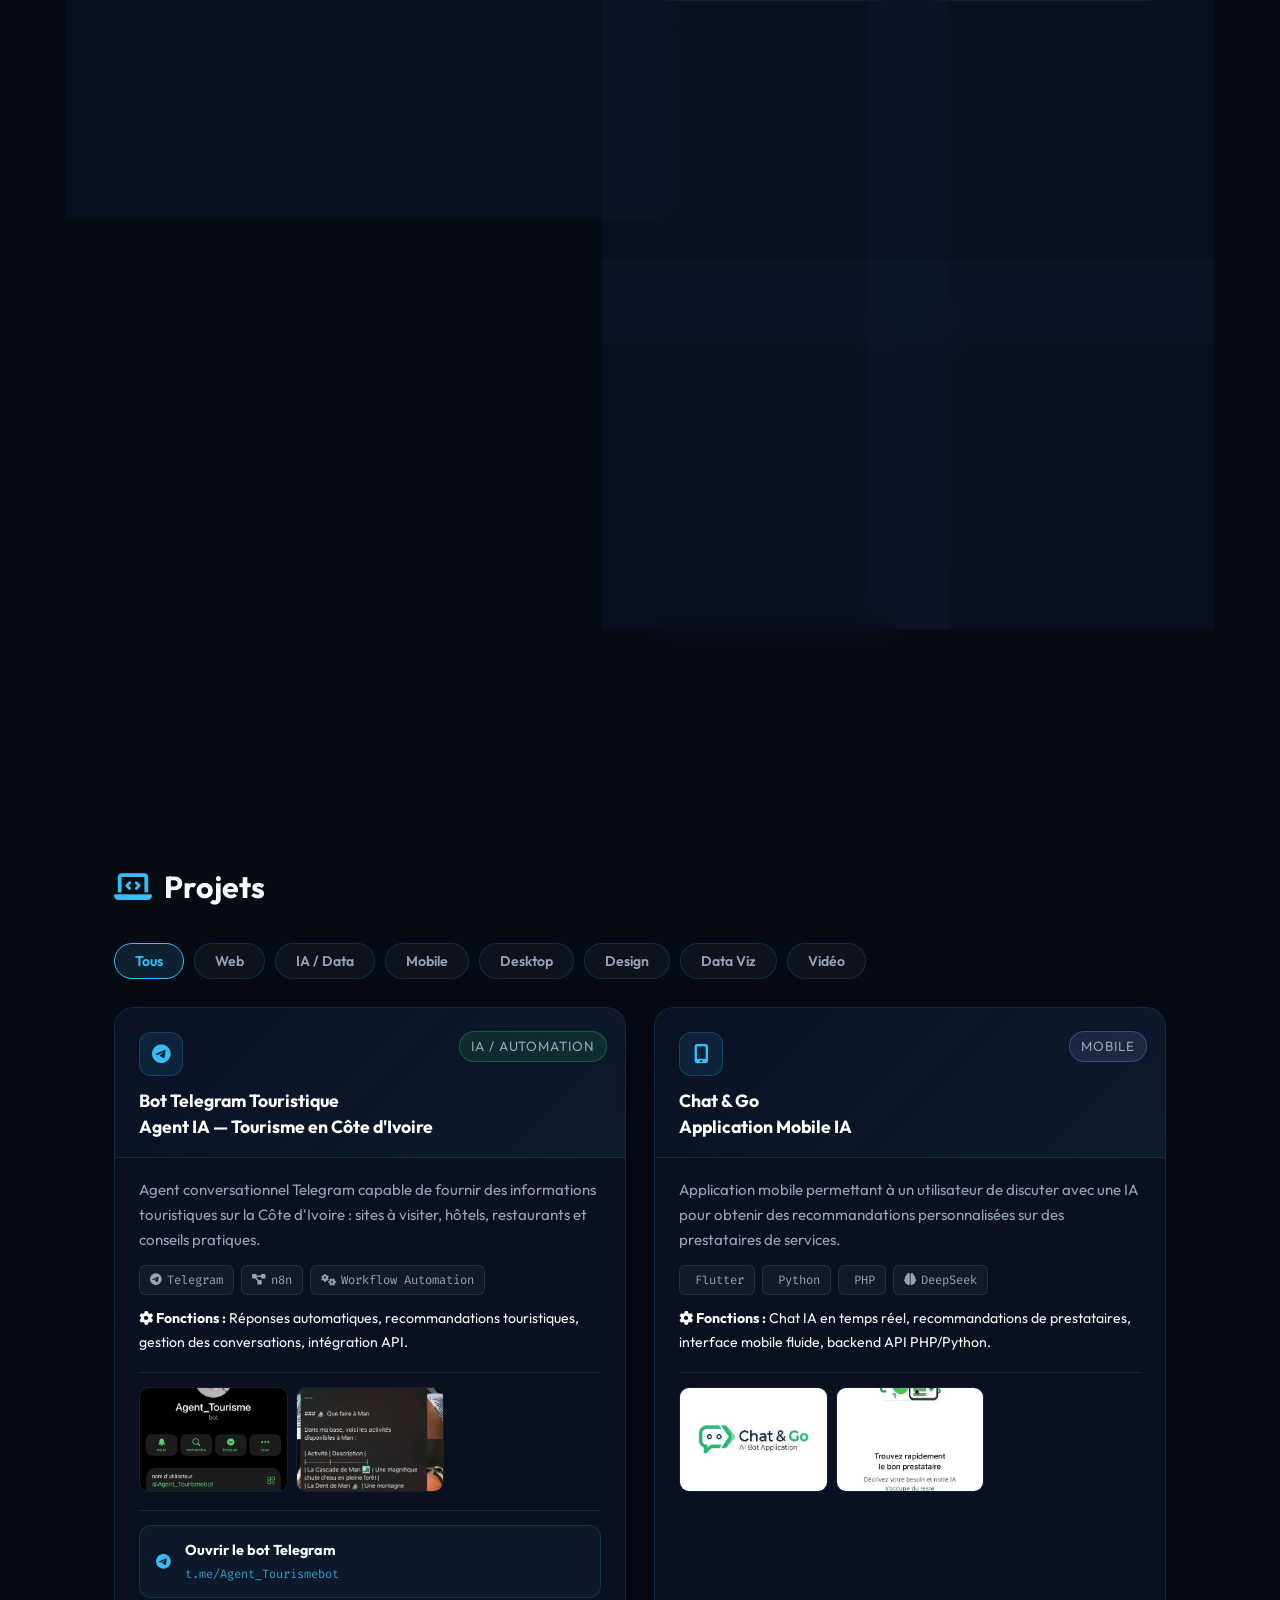
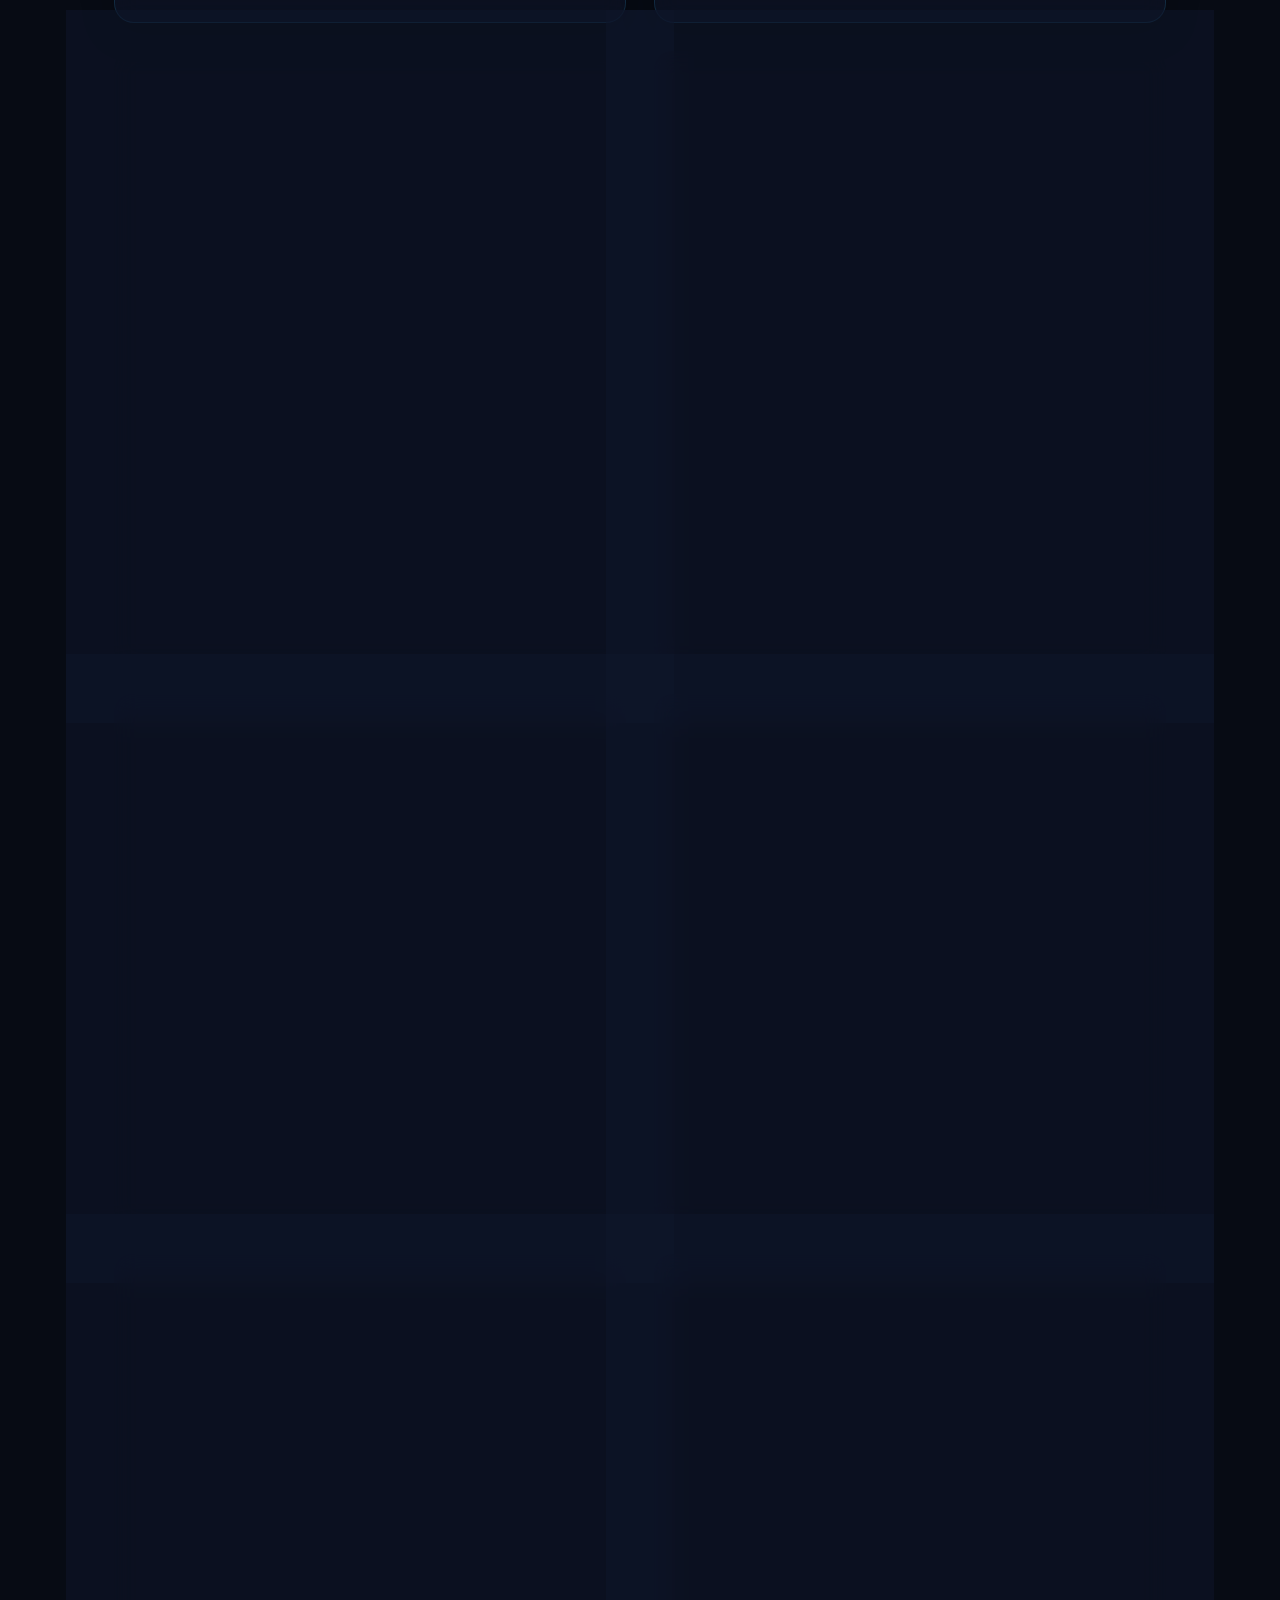
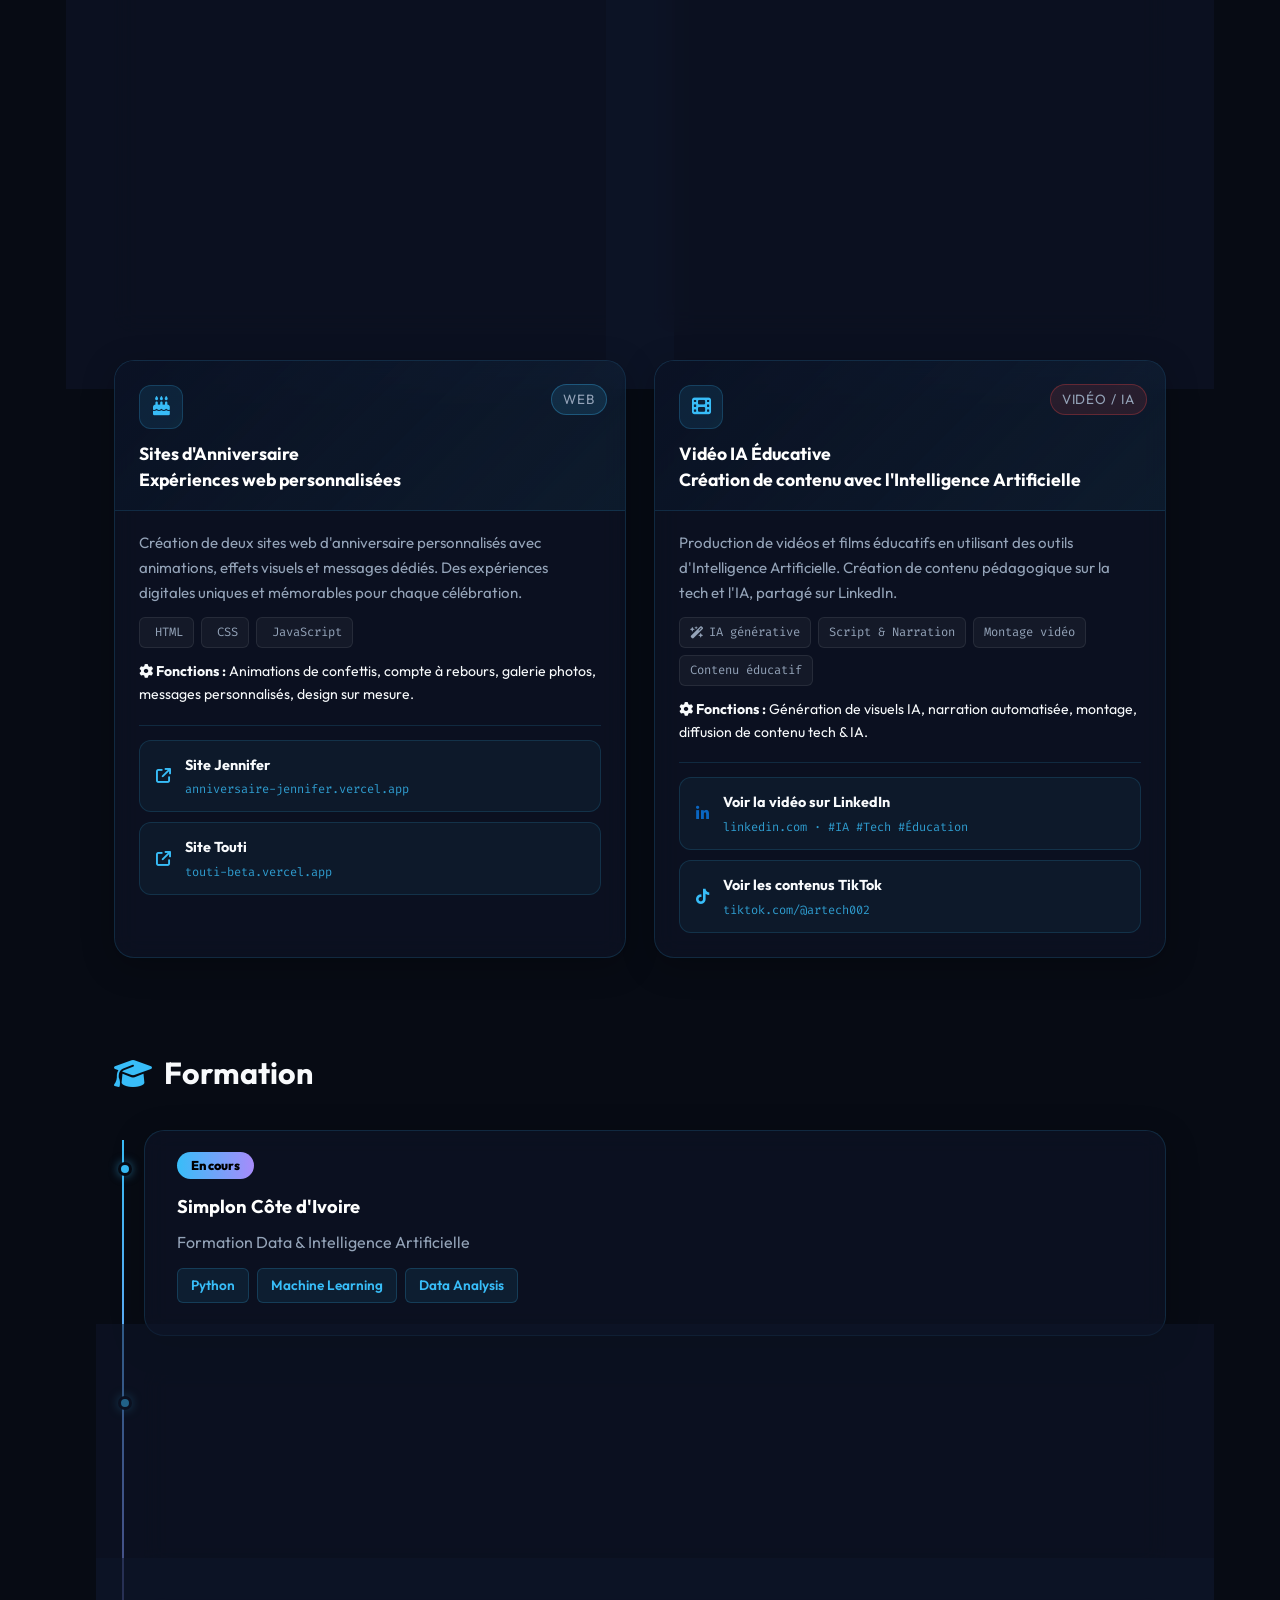
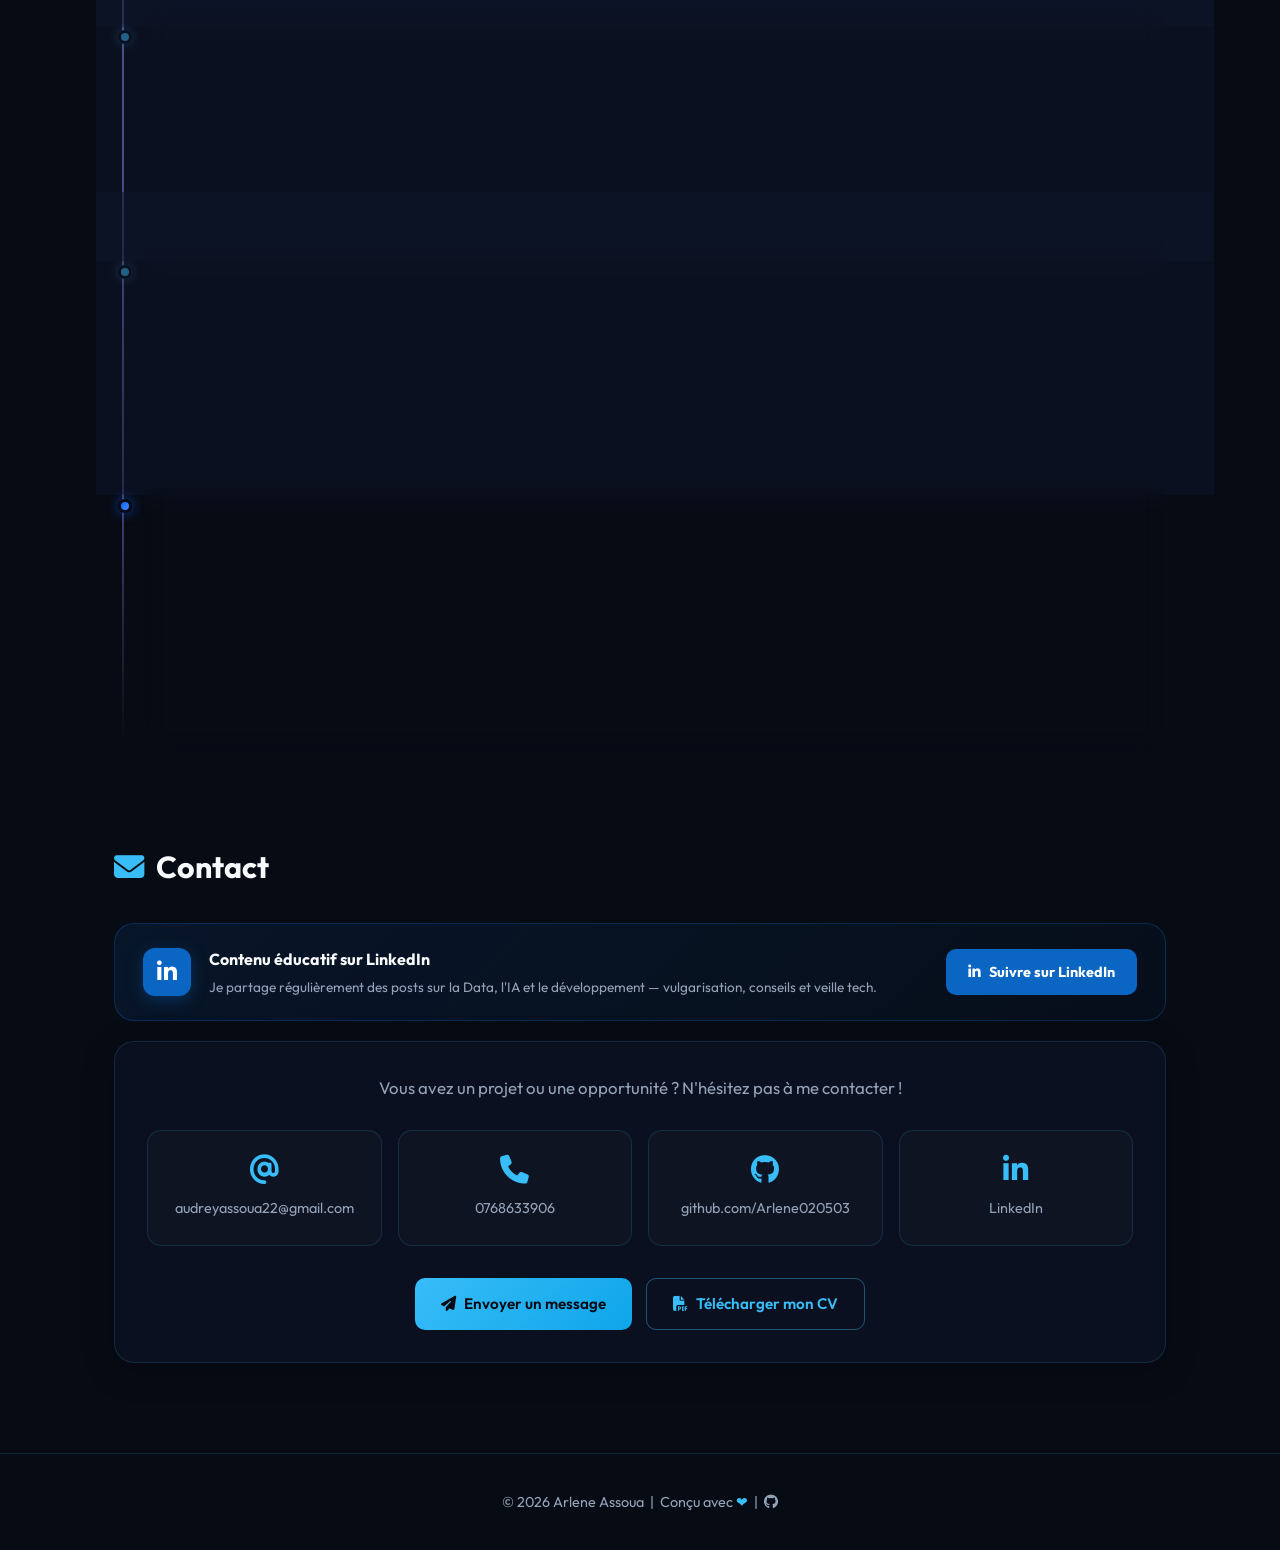
==== commit 16637cf7: "ajout" ====
--- a/index.html
+++ b/index.html
@@ -118,20 +118,20 @@
                                 <div class="skill-bar-track"><div class="skill-bar-fill" data-width="90"></div></div>
                             </div>
                             <div class="skill-bar-item">
-                                <div class="skill-bar-header"><span>JavaScript</span><span>75%</span></div>
-                                <div class="skill-bar-track"><div class="skill-bar-fill" data-width="75"></div></div>
+                                <div class="skill-bar-header"><span>JavaScript</span><span>20%</span></div>
+                                <div class="skill-bar-track"><div class="skill-bar-fill" data-width="20"></div></div>
                             </div>
                             <div class="skill-bar-item">
                                 <div class="skill-bar-header"><span>PHP / MySQL</span><span>70%</span></div>
                                 <div class="skill-bar-track"><div class="skill-bar-fill" data-width="70"></div></div>
                             </div>
                             <div class="skill-bar-item">
-                                <div class="skill-bar-header"><span>Flutter</span><span>60%</span></div>
-                                <div class="skill-bar-track"><div class="skill-bar-fill" data-width="60"></div></div>
+                                <div class="skill-bar-header"><span>Flutter</span><span>30%</span></div>
+                                <div class="skill-bar-track"><div class="skill-bar-fill" data-width="30"></div></div>
                             </div>
                             <div class="skill-bar-item">
-                                <div class="skill-bar-header"><span>Machine Learning</span><span>65%</span></div>
-                                <div class="skill-bar-track"><div class="skill-bar-fill" data-width="65"></div></div>
+                                <div class="skill-bar-header"><span>Machine Learning</span><span>30%</span></div>
+                                <div class="skill-bar-track"><div class="skill-bar-fill" data-width="30"></div></div>
                             </div>
                         </div>
                     </div>
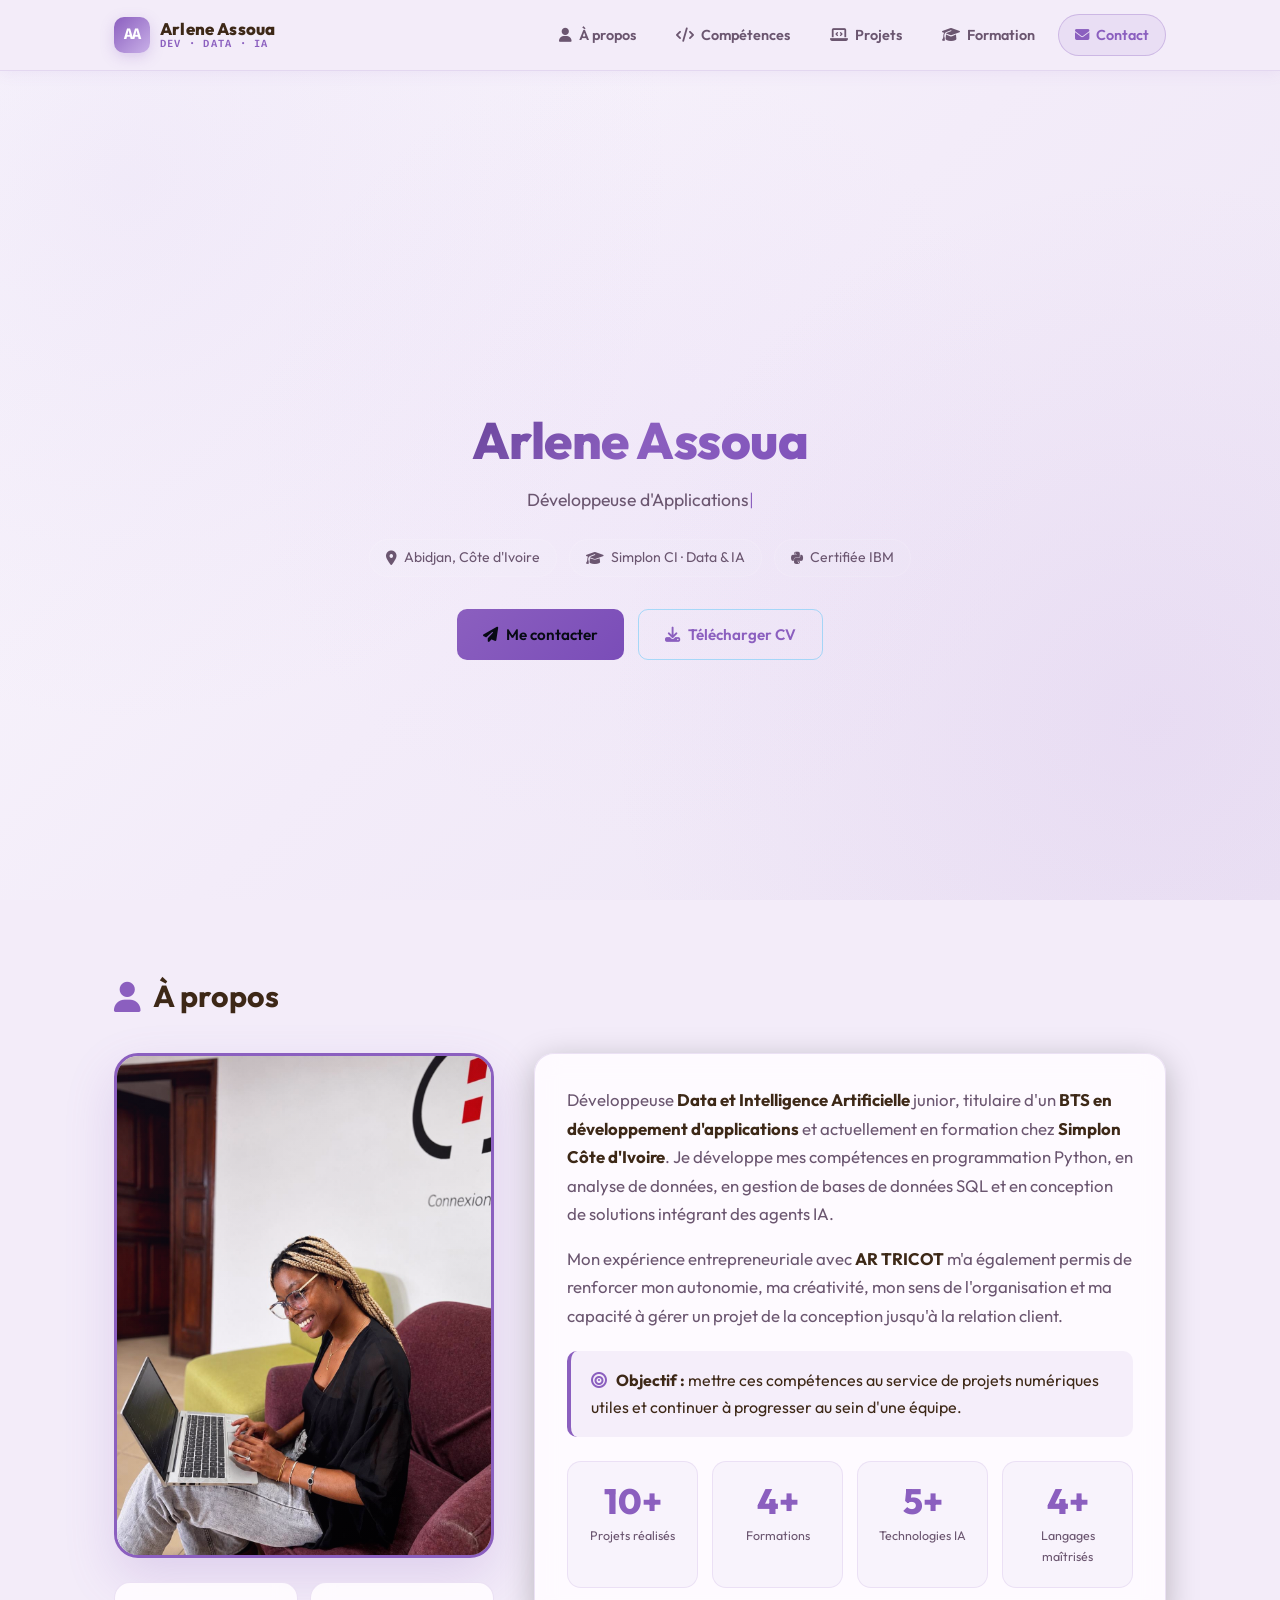
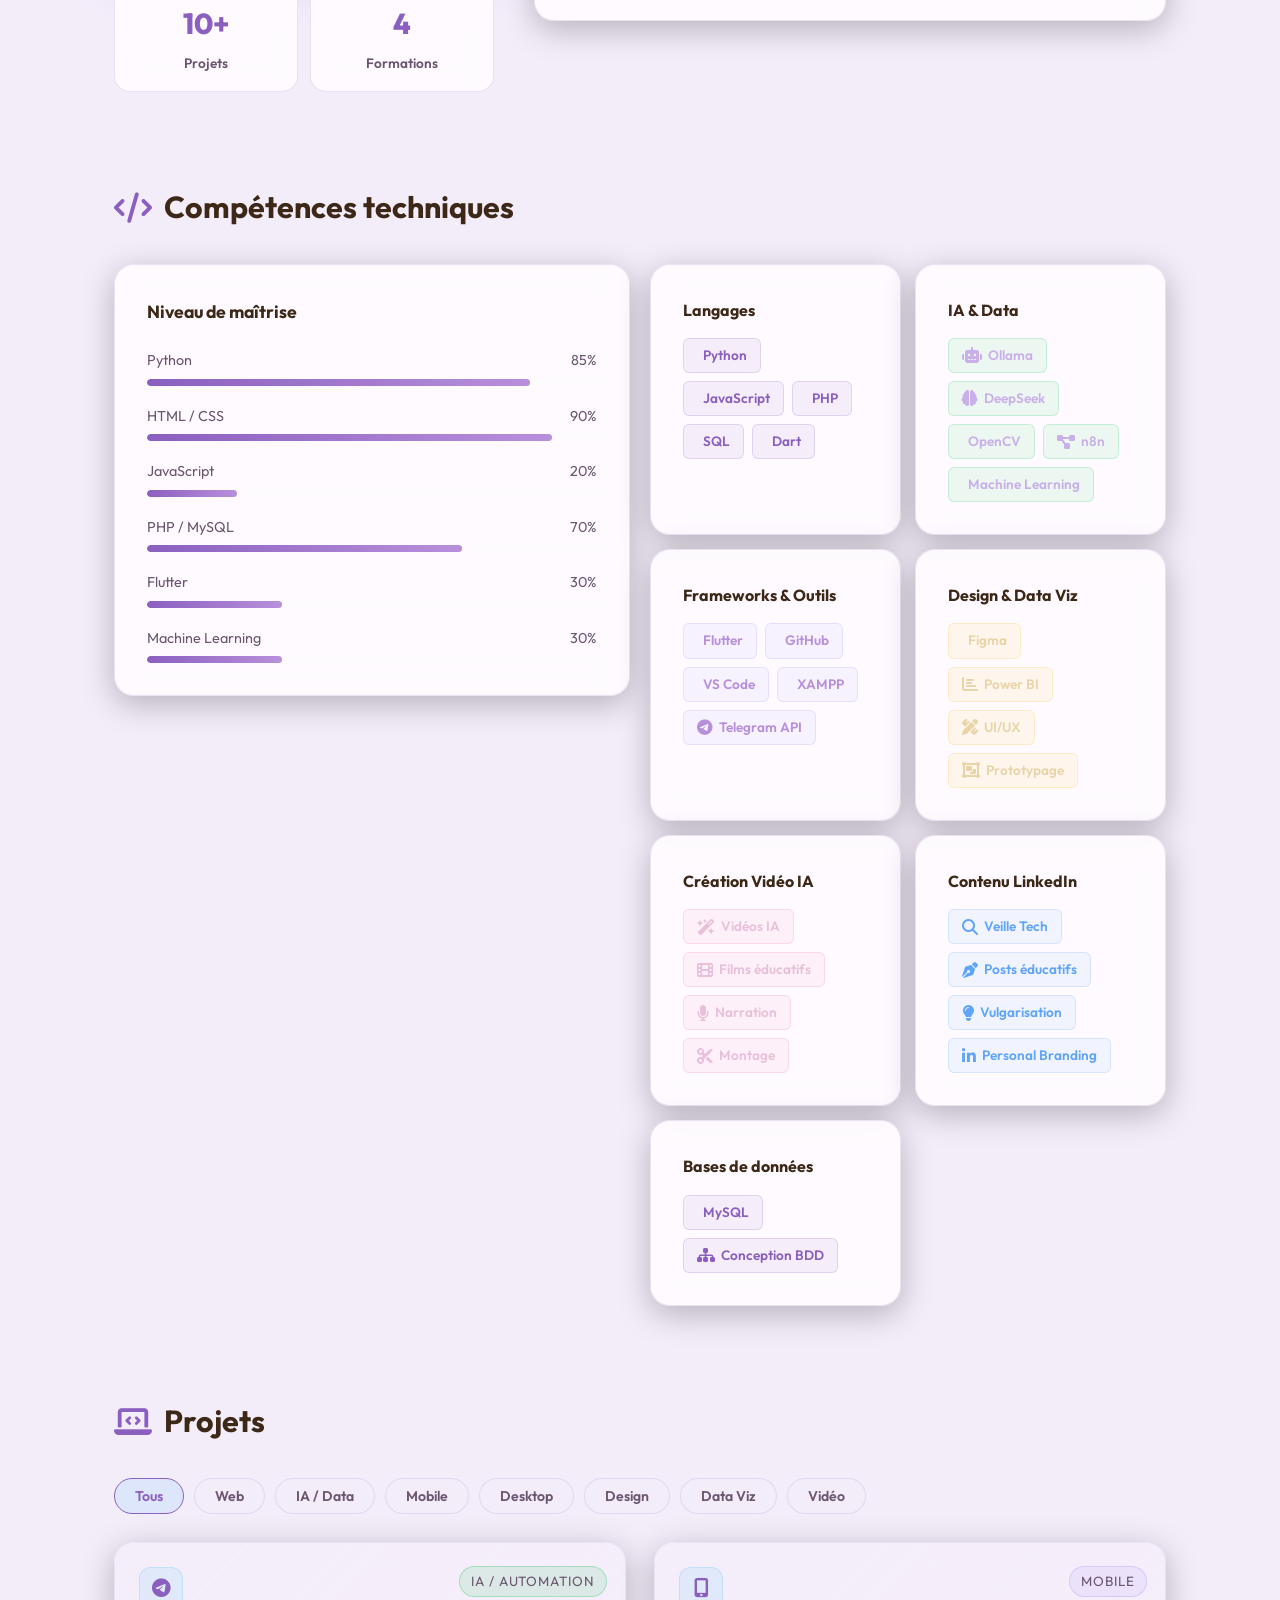
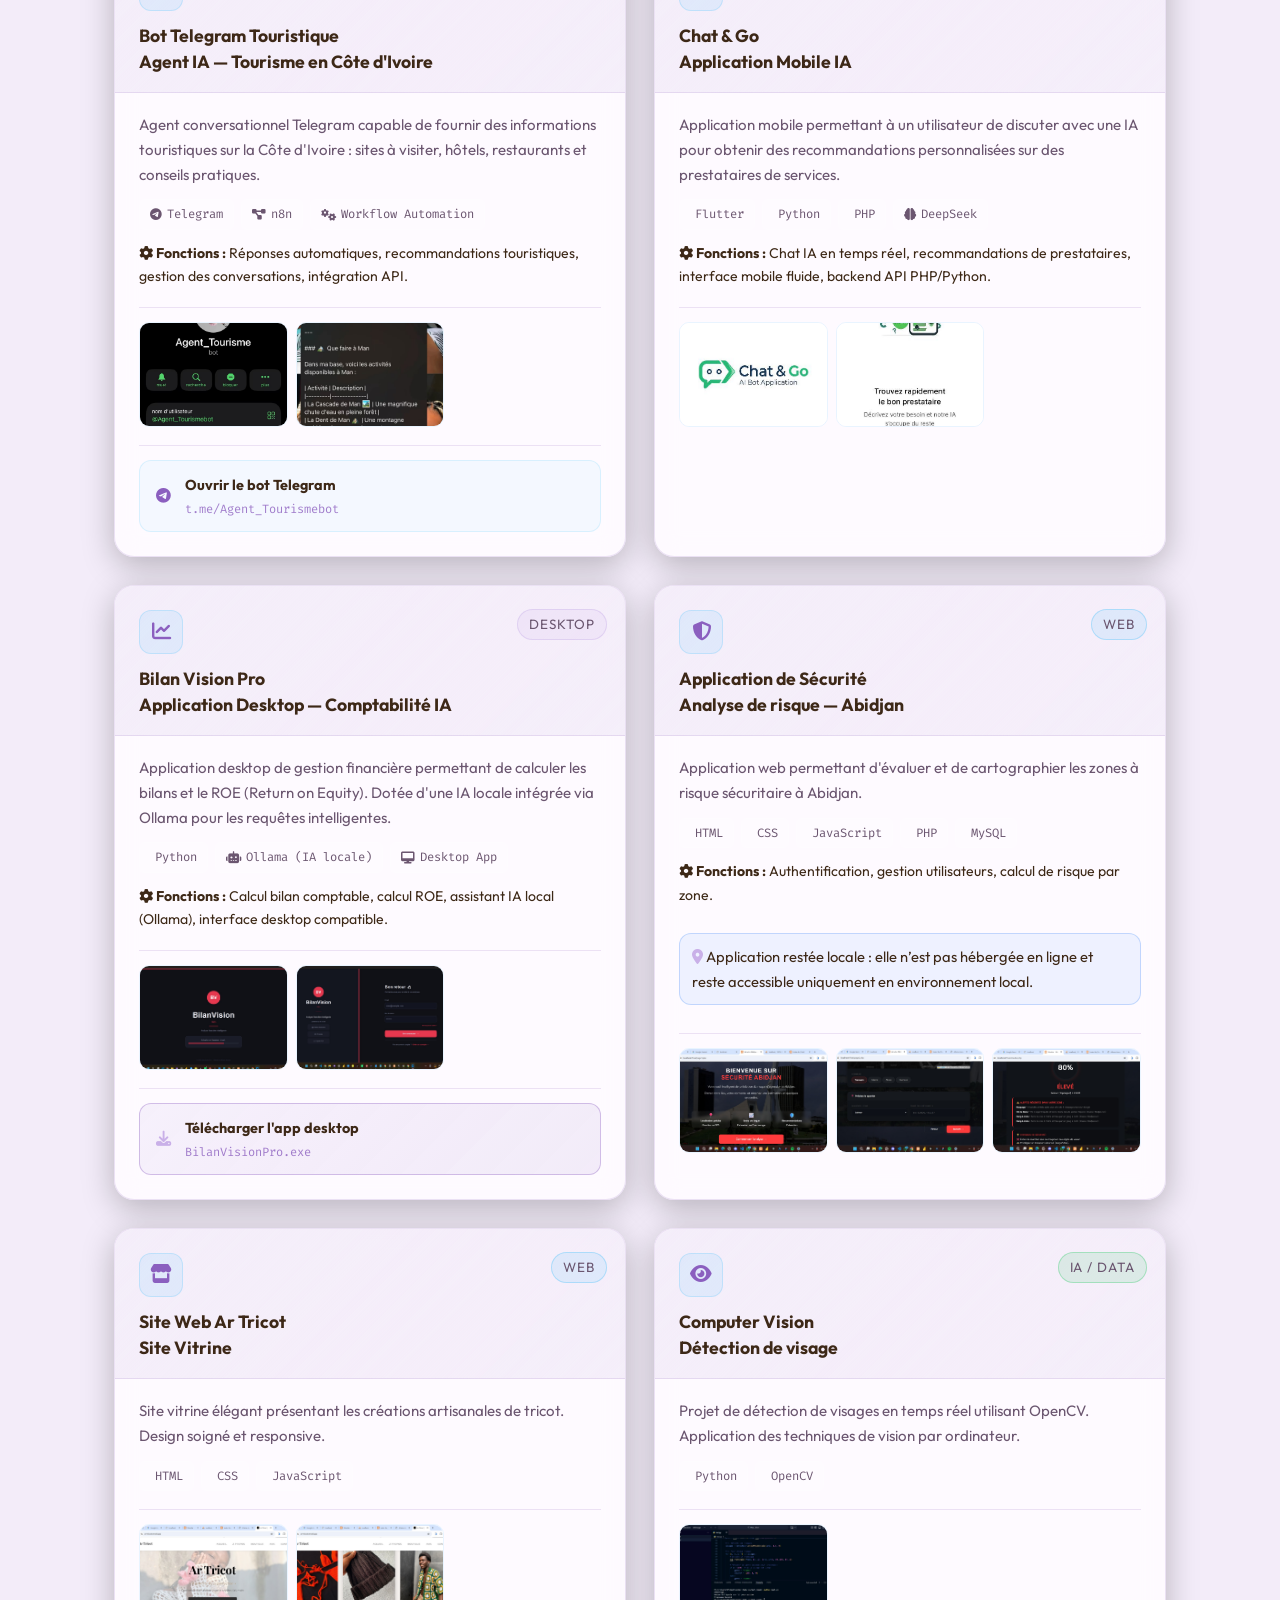
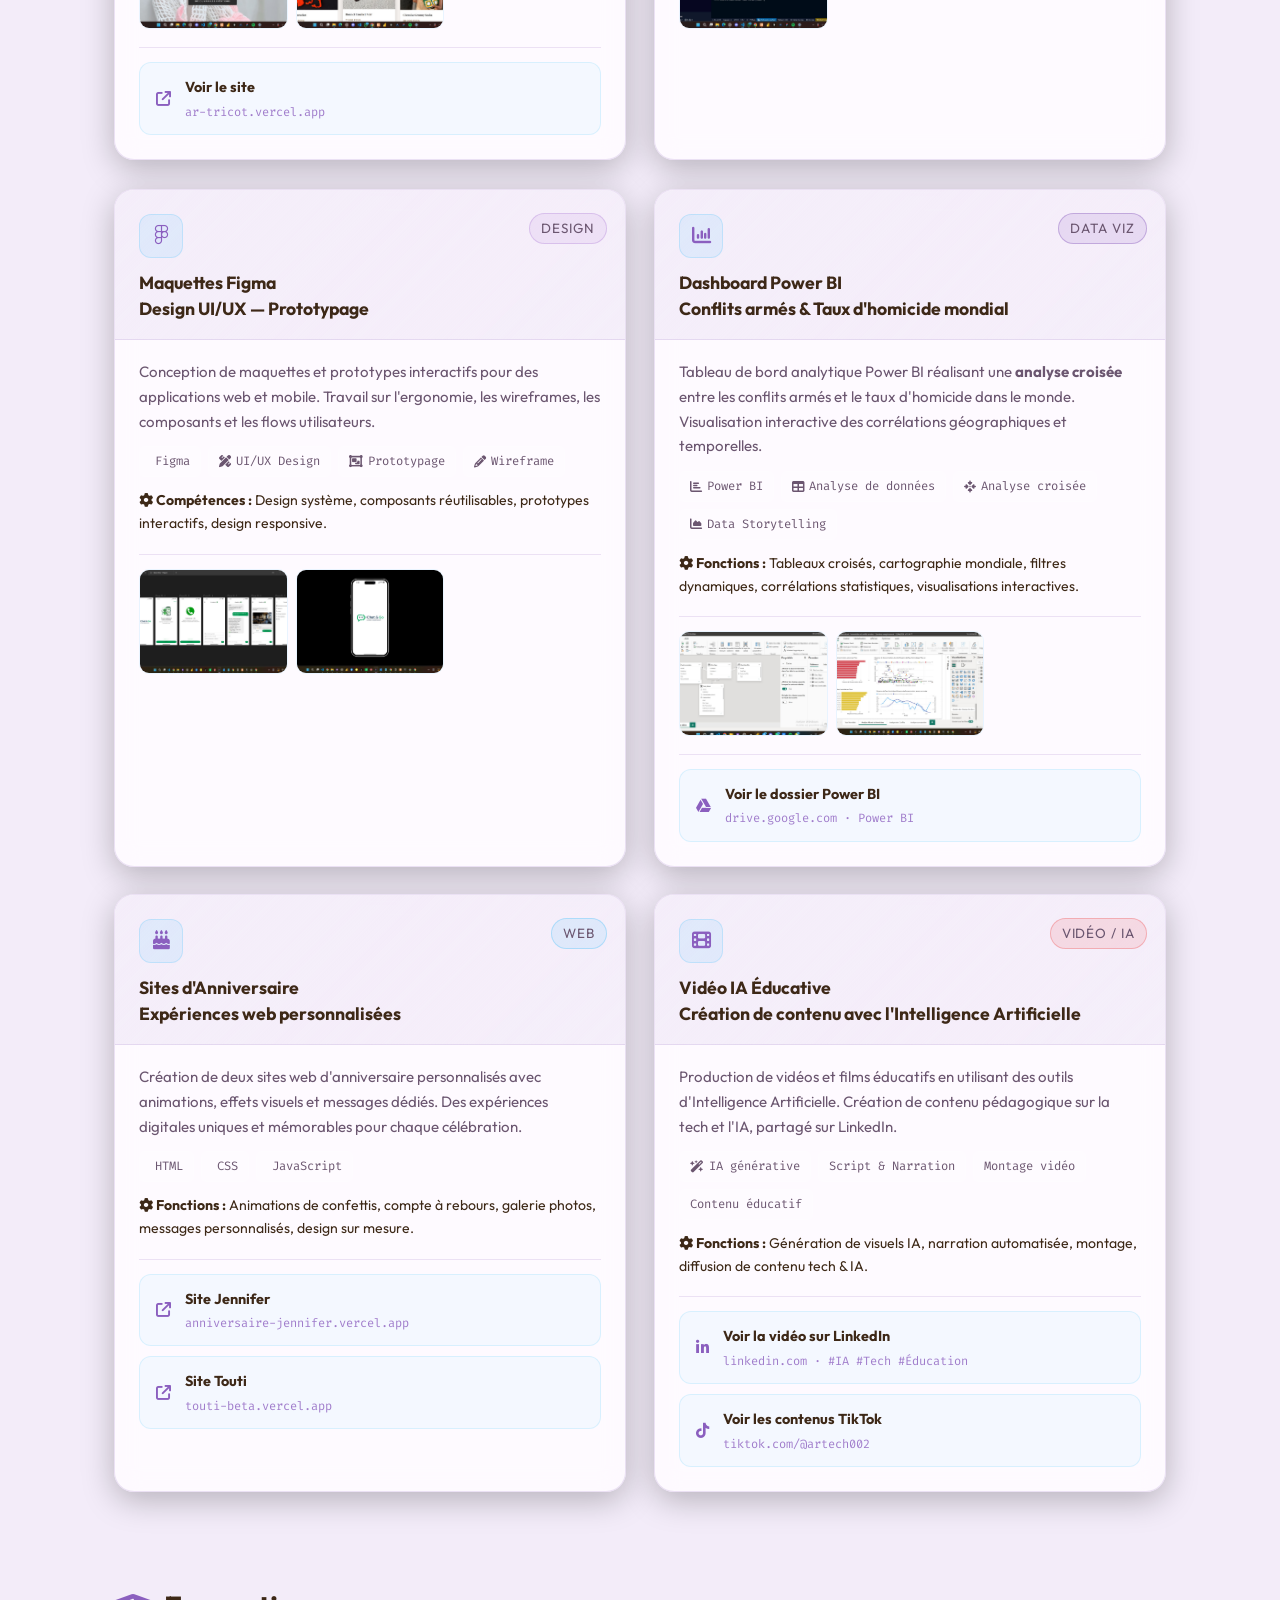
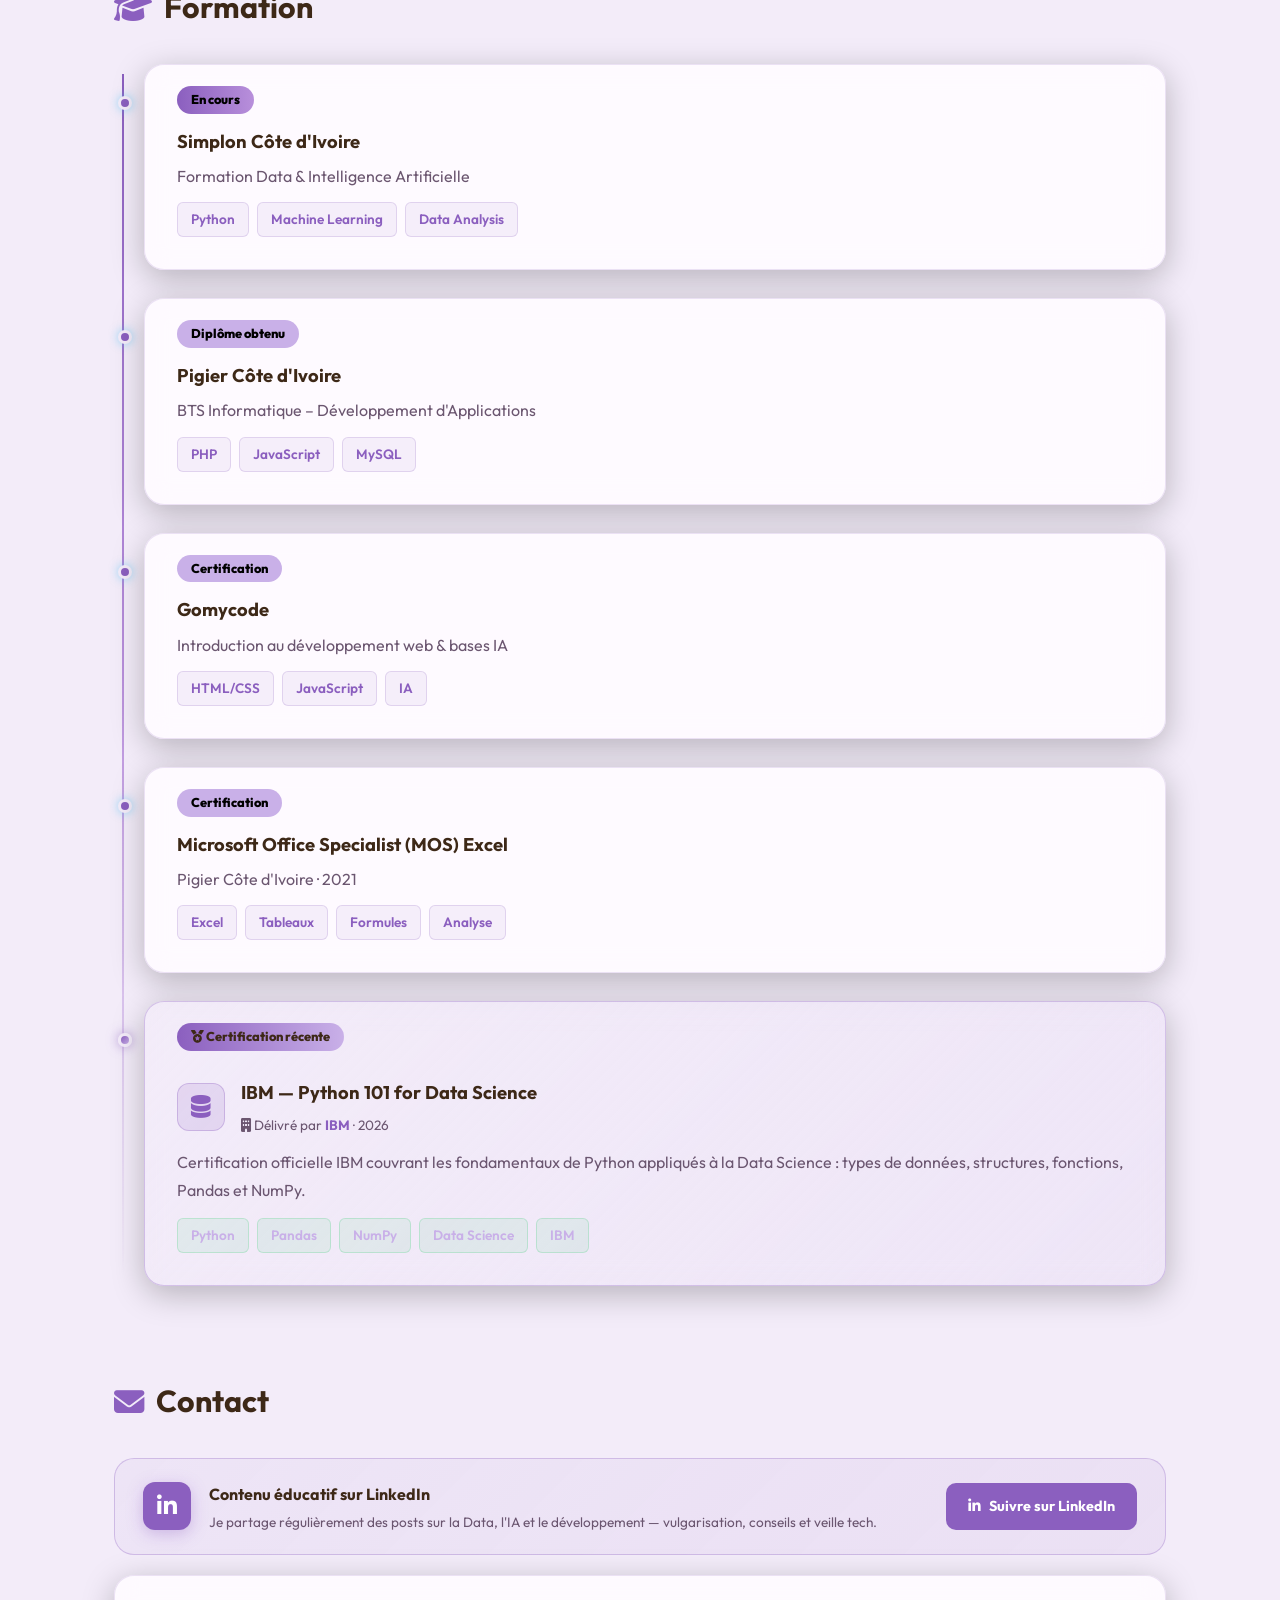
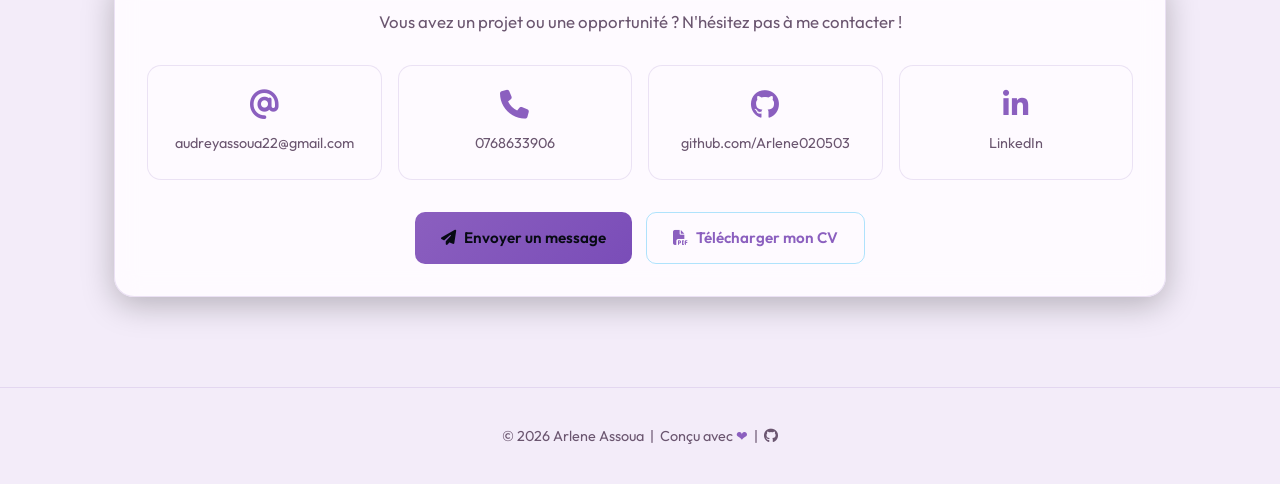
==== commit 0896a12f: "ajout" ====
--- a/index.html
+++ b/index.html
@@ -41,12 +41,6 @@
     <!-- Hero Section -->
     <header class="hero fade-in">
         <div class="hero-container">
-            <div class="profile-container">
-                <div class="profile-frame">
-                    <img src="photo.jpeg" alt="Arlene Assoua" class="profile">
-                </div>
-                <div class="profile-status">Disponible pour un poste</div>
-            </div>
             <h1>Arlene Assoua</h1>
             <p class="subtitle">
                 <span class="typed-text" id="typedText"></span><span class="cursor">|</span>
@@ -72,30 +66,49 @@
         <!-- À propos -->
         <section id="about" class="fade-in">
             <h2><i class="fa-solid fa-user"></i> À propos</h2>
-            <div class="card bento-card about-grid">
-                <div class="about-text">
-                    <p>Développeuse Data et Intelligence Artificielle junior, titulaire d'un <strong>BTS en développement d'applications</strong> et actuellement en formation chez <strong>Simplon Côte d'Ivoire</strong>. Je développe mes compétences en programmation Python, en analyse de données, en gestion de bases de données SQL et en conception de solutions intégrant des agents IA.</p>
-                    <p>Mon expérience entrepreneuriale avec <strong>AR TRICOT</strong> m'a également permis de renforcer mon autonomie, ma créativité, mon sens de l'organisation et ma capacité à gérer un projet de la conception jusqu'à la relation client.</p>
-                    <div class="highlight-text">
-                        <strong><i class="fa-solid fa-bullseye" style="color: var(--accent);"></i> Objectif :</strong> mettre ces compétences au service de projets numériques utiles et continuer à progresser au sein d'une équipe.
-                    </div>
-                </div>
-                <div class="about-stats">
-                    <div class="stat-box">
-                        <span class="stat-number" data-target="10">0</span>
-                        <span class="stat-label">Projets réalisés</span>
-                    </div>
-                    <div class="stat-box">
-                        <span class="stat-number" data-target="4">0</span>
-                        <span class="stat-label">Formations</span>
-                    </div>
-                    <div class="stat-box">
-                        <span class="stat-number" data-target="5">0</span>
-                        <span class="stat-label">Technologies IA</span>
-                    </div>
-                    <div class="stat-box">
-                        <span class="stat-number" data-target="4">0</span>
-                        <span class="stat-label">Langages maîtrisés</span>
+            <div class="about-container">
+                <div class="about-image-side">
+                    <div class="about-image-frame">
+                        <img src="photo.jpeg" alt="Arlene Assoua" class="about-image">
+                    </div>
+                    <div class="about-quick-stats">
+                        <div class="quick-stat">
+                            <span class="quick-stat-number">10+</span>
+                            <span class="quick-stat-label">Projets</span>
+                        </div>
+                        <div class="quick-stat">
+                            <span class="quick-stat-number">4</span>
+                            <span class="quick-stat-label">Formations</span>
+                        </div>
+                    </div>
+                </div>
+                <div class="about-content-side">
+                    <div class="card bento-card">
+                        <div class="about-text">
+                            <p>Développeuse <strong>Data et Intelligence Artificielle</strong> junior, titulaire d'un <strong>BTS en développement d'applications</strong> et actuellement en formation chez <strong>Simplon Côte d'Ivoire</strong>. Je développe mes compétences en programmation Python, en analyse de données, en gestion de bases de données SQL et en conception de solutions intégrant des agents IA.</p>
+                            <p>Mon expérience entrepreneuriale avec <strong>AR TRICOT</strong> m'a également permis de renforcer mon autonomie, ma créativité, mon sens de l'organisation et ma capacité à gérer un projet de la conception jusqu'à la relation client.</p>
+                            <div class="highlight-text">
+                                <strong><i class="fa-solid fa-bullseye"></i> Objectif :</strong> mettre ces compétences au service de projets numériques utiles et continuer à progresser au sein d'une équipe.
+                            </div>
+                        </div>
+                        <div class="about-stats">
+                            <div class="stat-box">
+                                <span class="stat-number" data-target="10">0</span>
+                                <span class="stat-label">Projets réalisés</span>
+                            </div>
+                            <div class="stat-box">
+                                <span class="stat-number" data-target="4">0</span>
+                                <span class="stat-label">Formations</span>
+                            </div>
+                            <div class="stat-box">
+                                <span class="stat-number" data-target="5">0</span>
+                                <span class="stat-label">Technologies IA</span>
+                            </div>
+                            <div class="stat-box">
+                                <span class="stat-number" data-target="4">0</span>
+                                <span class="stat-label">Langages maîtrisés</span>
+                            </div>
+                        </div>
                     </div>
                 </div>
             </div>
--- a/style.css
+++ b/style.css
@@ -2,18 +2,18 @@
    Premium Portfolio — Arlene Assoua
    ========================================= */
 :root {
-    --bg-dark: #070b14;
-    --card-bg: rgba(15, 23, 42, 0.55);
-    --card-border: rgba(56, 189, 248, 0.15);
-    --primary: #38bdf8;
-    --primary-hover: #0ea5e9;
-    --accent: #22c55e;
-    --purple: #a78bfa;
-    --yellow: #fbbf24;
-    --pink: #f472b6;
-    --orange: #fb923c;
-    --text-main: #f8fafc;
-    --text-muted: #94a3b8;
+    --bg-dark: #f3ecf9;
+    --card-bg: rgba(255, 252, 259, 0.9);
+    --card-border: rgba(180, 150, 210, 0.25);
+    --primary: #8b5fbf;
+    --primary-hover: #7a4db8;
+    --accent: #c9b0e8;
+    --purple: #b88fdb;
+    --yellow: #e8d4a8;
+    --pink: #e8c0d9;
+    --orange: #d9a876;
+    --text-main: #3d2817;
+    --text-muted: #6b5670;
     --font-main: 'Outfit', sans-serif;
     --font-mono: 'Fira Code', monospace;
     --radius: 20px;
@@ -29,9 +29,10 @@
     color: var(--text-main);
     line-height: 1.7;
     background-image:
-        radial-gradient(circle at 10% 20%, rgba(56, 189, 248, 0.06) 0%, transparent 40%),
-        radial-gradient(circle at 90% 80%, rgba(167, 139, 250, 0.06) 0%, transparent 40%),
-        radial-gradient(circle at 50% 50%, rgba(34, 197, 94, 0.03) 0%, transparent 60%);
+        radial-gradient(circle at 10% 20%, rgba(201, 176, 232, 0.15) 0%, transparent 40%),
+        radial-gradient(circle at 90% 80%, rgba(184, 143, 219, 0.12) 0%, transparent 40%),
+        radial-gradient(circle at 50% 50%, rgba(220, 200, 245, 0.1) 0%, transparent 50%),
+        linear-gradient(135deg, #faf8fd 0%, #f3ecf9 50%, #ede5f5 100%);
     background-attachment: fixed;
 }
 
@@ -52,7 +53,7 @@
    Navigation
    ========================================= */
 .navbar {
-    background: rgba(7, 11, 20, 0.9);
+    background: rgba(243, 236, 249, 0.97);
     backdrop-filter: blur(20px);
     -webkit-backdrop-filter: blur(20px);
     position: sticky;
@@ -61,9 +62,7 @@
     padding: 14px 0;
     border-bottom: 1px solid var(--card-border);
     transition: box-shadow 0.3s ease;
-}
-.navbar.scrolled {
-    box-shadow: 0 4px 30px rgba(0,0,0,0.4);
+    box-shadow: 0 2px 15px rgba(139, 95, 191, 0.08);
 }
 
 .nav-content {
@@ -85,14 +84,14 @@
 .nav-logo-icon {
     width: 36px; height: 36px;
     border-radius: 10px;
-    background: linear-gradient(135deg, var(--primary), var(--purple));
+    background: linear-gradient(135deg, var(--primary), var(--accent));
     display: flex; align-items: center; justify-content: center;
     font-size: 0.95rem;
     font-weight: 800;
-    color: #07090f;
+    color: #fff;
     font-family: var(--font-mono);
     letter-spacing: -1px;
-    box-shadow: 0 4px 14px rgba(56,189,248,0.35);
+    box-shadow: 0 4px 14px rgba(139, 95, 191, 0.25);
     flex-shrink: 0;
 }
 .nav-logo-text {
@@ -103,7 +102,7 @@
 .nav-logo-name {
     font-size: 1.05rem;
     font-weight: 800;
-    color: #fff;
+    color: var(--text-main);
     letter-spacing: 0.01em;
 }
 .nav-logo-title {
@@ -138,8 +137,8 @@
 }
 .nav-links a:hover,
 .nav-links a.active {
-    background: rgba(56, 189, 248, 0.1);
-    border-color: rgba(56, 189, 248, 0.3);
+    background: rgba(139, 95, 191, 0.1);
+    border-color: rgba(139, 95, 191, 0.3);
     color: var(--primary);
 }
 
@@ -174,6 +173,10 @@
 .hero {
     padding: 90px 0 60px;
     text-align: center;
+    min-height: 100vh;
+    display: flex;
+    align-items: center;
+    justify-content: center;
 }
 .hero-container {
     max-width: 680px;
@@ -229,8 +232,8 @@
     bottom: -10px;
     left: 50%;
     transform: translateX(-50%);
-    background: rgba(7,11,20,0.95);
-    border: 1px solid rgba(34,197,94,0.4);
+    background: rgba(243, 236, 249, 0.95);
+    border: 1px solid rgba(201, 176, 232, 0.4);
     border-radius: 20px;
     padding: 5px 14px;
     font-size: 0.78rem;
@@ -255,7 +258,7 @@
     font-size: 3.2rem;
     font-weight: 800;
     letter-spacing: -0.5px;
-    background: linear-gradient(135deg, #ffffff 30%, var(--primary) 65%, var(--purple));
+    background: linear-gradient(135deg, #5b3a8b 0%, var(--primary) 50%, #7a4db8 100%);
     -webkit-background-clip: text;
     background-clip: text;
     -webkit-text-fill-color: transparent;
@@ -336,44 +339,114 @@
 }
 .bento-card:hover {
     transform: translateY(-5px);
-    box-shadow: 0 16px 48px rgba(56, 189, 248, 0.12);
-    border-color: rgba(56, 189, 248, 0.25);
+    box-shadow: 0 16px 48px rgba(139, 95, 191, 0.12);
+    border-color: rgba(139, 95, 191, 0.25);
 }
 
 /* =========================================
    À propos
    ========================================= */
-.about-grid {
+.about-container {
     display: grid;
-    grid-template-columns: 1fr 280px;
+    grid-template-columns: 380px 1fr;
     gap: 40px;
     align-items: start;
 }
+
+.about-image-side {
+    display: flex;
+    flex-direction: column;
+    gap: 24px;
+}
+
+.about-image-frame {
+    position: relative;
+    border-radius: 24px;
+    overflow: hidden;
+    box-shadow: 0 20px 50px rgba(139, 95, 191, 0.2);
+    border: 3px solid var(--primary);
+}
+
+.about-image {
+    width: 100%;
+    height: auto;
+    display: block;
+    aspect-ratio: 3/4;
+    object-fit: cover;
+    object-position: center top;
+}
+
+.about-image-frame::before {
+    content: '';
+    position: absolute;
+    inset: 0;
+    background: linear-gradient(135deg, rgba(139, 95, 191, 0.1) 0%, transparent 100%);
+    pointer-events: none;
+}
+
+.about-quick-stats {
+    display: grid;
+    grid-template-columns: 1fr 1fr;
+    gap: 12px;
+}
+
+.quick-stat {
+    background: var(--card-bg);
+    border: 1px solid var(--card-border);
+    border-radius: 16px;
+    padding: 16px;
+    text-align: center;
+    backdrop-filter: blur(12px);
+}
+
+.quick-stat-number {
+    display: block;
+    font-size: 1.8rem;
+    font-weight: 800;
+    color: var(--primary);
+    margin-bottom: 4px;
+}
+
+.quick-stat-label {
+    display: block;
+    font-size: 0.85rem;
+    color: var(--text-muted);
+    font-weight: 600;
+}
+
+.about-content-side {
+}
+
 .about-text p { color: var(--text-muted); font-size: 1.05rem; margin-bottom: 16px; }
 .about-text strong { color: var(--text-main); }
 .highlight-text {
     margin-top: 20px;
     padding: 16px 20px;
-    background: rgba(34, 197, 94, 0.08);
-    border-left: 3px solid var(--accent);
+    background: rgba(139, 95, 191, 0.08);
+    border-left: 4px solid var(--primary);
     border-radius: 10px;
-    color: #d1fae5;
+    color: var(--text-main);
     font-size: 1rem;
+}
+.highlight-text i {
+    color: var(--primary);
+    margin-right: 6px;
 }
 .about-stats {
     display: grid;
-    grid-template-columns: 1fr 1fr;
+    grid-template-columns: repeat(4, 1fr);
     gap: 14px;
+    margin-top: 24px;
 }
 .stat-box {
-    background: rgba(56,189,248,0.05);
-    border: 1px solid rgba(56,189,248,0.12);
+    background: rgba(139, 95, 191, 0.05);
+    border: 1px solid rgba(139, 95, 191, 0.12);
     border-radius: 14px;
     padding: 20px 14px;
     text-align: center;
     transition: background var(--transition);
 }
-.stat-box:hover { background: rgba(56,189,248,0.1); }
+.stat-box:hover { background: rgba(139, 95, 191, 0.1); }
 .stat-number {
     display: block;
     font-size: 2.2rem;
@@ -433,13 +506,13 @@
 .skill-box h3 { color: var(--text-main); margin-bottom: 14px; font-size: 1rem; }
 .tag-list { list-style: none; display: flex; flex-wrap: wrap; gap: 8px; }
 .tag-list li {
-    background: rgba(56, 189, 248, 0.08);
+    background: rgba(139, 95, 191, 0.08);
     color: var(--primary);
     padding: 5px 13px;
     border-radius: 6px;
     font-size: 0.85rem;
     font-weight: 600;
-    border: 1px solid rgba(56, 189, 248, 0.2);
+    border: 1px solid rgba(139, 95, 191, 0.2);
     transition: all var(--transition);
     display: flex;
     align-items: center;
@@ -448,7 +521,7 @@
 .tag-list li i, .tag-list li [class*="devicon"] {
     font-size: 1rem;
 }
-.tag-list li:hover { background: rgba(56,189,248,0.18); transform: translateY(-2px); }
+.tag-list li:hover { background: rgba(139, 95, 191, 0.18); transform: translateY(-2px); }
 .tag-accent li { color: var(--accent); background: rgba(34,197,94,0.08); border-color: rgba(34,197,94,0.2); }
 .tag-accent li:hover { background: rgba(34,197,94,0.18); }
 .tag-purple li { color: var(--purple); background: rgba(167,139,250,0.08); border-color: rgba(167,139,250,0.2); }
@@ -496,6 +569,10 @@
     grid-template-columns: repeat(auto-fill, minmax(360px, 1fr));
     gap: 28px;
 }
+
+/* =========================================
+   Projets
+   ========================================= */
 .project-card {
     display: flex;
     flex-direction: column;
@@ -513,7 +590,7 @@
 .project-header {
     padding: 24px 24px 18px;
     border-bottom: 1px solid var(--card-border);
-    background: linear-gradient(135deg, rgba(10,18,36,0.95) 0%, rgba(56,189,248,0.06) 100%);
+    background: linear-gradient(135deg, rgba(243, 236, 249, 0.9) 0%, rgba(139, 95, 191, 0.08) 100%);
     position: relative;
 }
 .project-icon {
@@ -531,7 +608,7 @@
     background: rgba(56,189,248,0.2);
     transform: scale(1.1) rotate(-5deg);
 }
-.project-header h3 { font-size: 1.1rem; color: #fff; line-height: 1.45; }
+.project-header h3 { font-size: 1.1rem; color: #3d2817; line-height: 1.45; }
 .project-header > span {
     font-size: 0.84rem; color: var(--text-muted);
     font-weight: 400; display: block; margin-top: 5px;
@@ -545,9 +622,9 @@
 .badge-web    { background: rgba(56,189,248,0.12); color: var(--primary); border: 1px solid rgba(56,189,248,0.3); }
 .badge-ia     { background: rgba(34,197,94,0.12);  color: var(--accent);  border: 1px solid rgba(34,197,94,0.3); }
 .badge-mobile { background: rgba(167,139,250,0.12);color: var(--purple);  border: 1px solid rgba(167,139,250,0.3); }
-.badge-desktop{ background: rgba(251,191,36,0.12); color: #fbbf24;        border: 1px solid rgba(251,191,36,0.3); }
-.badge-design { background: rgba(244,114,182,0.12);color: #f472b6;        border: 1px solid rgba(244,114,182,0.3); }
-.badge-dataviz{ background: rgba(251,146,60,0.12); color: #fb923c;        border: 1px solid rgba(251,146,60,0.3); }
+.badge-desktop{ background: rgba(201, 176, 232, 0.15); color: #8b5fbf;        border: 1px solid rgba(201, 176, 232, 0.4); }
+.badge-design { background: rgba(184, 143, 219, 0.15);color: #b88fdb;        border: 1px solid rgba(184, 143, 219, 0.4); }
+.badge-dataviz{ background: rgba(139, 95, 191, 0.15); color: #8b5fbf;        border: 1px solid rgba(139, 95, 191, 0.4); }
 .badge-video  { background: rgba(239,68,68,0.12);  color: #f87171;        border: 1px solid rgba(239,68,68,0.3); }
 
 .project-body {
@@ -633,13 +710,13 @@
     transition: transform 0.25s ease;
 }
 .project-link > .fa-linkedin-in {
-    color: #0a66c2;
+    color: #8b5fbf;
 }
 .project-link:hover > i { transform: translate(2px, -2px); }
 .project-link div { display: flex; flex-direction: column; gap: 2px; overflow: hidden; }
 .project-download {
-    background: linear-gradient(135deg, rgba(34,197,94,0.14), rgba(56,189,248,0.08));
-    border-color: rgba(34,197,94,0.35);
+    background: linear-gradient(135deg, rgba(201, 176, 232, 0.15), rgba(139, 95, 191, 0.1));
+    border-color: rgba(139, 95, 191, 0.35);
 }
 .project-download > i {
     color: var(--accent);
@@ -720,25 +797,25 @@
     animation: pulse-badge 2s ease infinite;
 }
 @keyframes pulse-badge { 0%,100%{box-shadow:0 0 0 0 rgba(56,189,248,0.4)} 50%{box-shadow:0 0 0 6px rgba(56,189,248,0)} }
-.timeline-card h3 { color: #fff; margin-bottom: 6px; font-size: 1.15rem; }
+.timeline-card h3 { color: #3d2817; margin-bottom: 6px; font-size: 1.15rem; }
 .timeline-card p { color: var(--text-muted); }
 
 /* Carte certification IBM */
 .dot-ibm {
-    background: linear-gradient(135deg, #0f62fe, #4589ff);
-    box-shadow: 0 0 12px rgba(15, 98, 254, 0.6);
+    background: linear-gradient(135deg, #8b5fbf, #c9b0e8);
+    box-shadow: 0 0 12px rgba(139, 95, 191, 0.6);
 }
 .timeline-card--ibm {
-    border-color: rgba(15, 98, 254, 0.3);
-    background: linear-gradient(135deg, rgba(15,23,42,0.7), rgba(15,98,254,0.05));
+    border-color: rgba(139, 95, 191, 0.3);
+    background: linear-gradient(135deg, rgba(243, 236, 249, 0.5), rgba(201, 176, 232, 0.1));
 }
 .timeline-card--ibm:hover {
-    border-color: rgba(15, 98, 254, 0.5);
-    box-shadow: 0 16px 48px rgba(15, 98, 254, 0.15);
+    border-color: rgba(139, 95, 191, 0.5);
+    box-shadow: 0 16px 48px rgba(139, 95, 191, 0.15);
 }
 .cert-ibm {
-    background: linear-gradient(to right, #0f62fe, #4589ff) !important;
-    color: #fff !important;
+    background: linear-gradient(to right, #8b5fbf, #c9b0e8) !important;
+    color: #3d2817 !important;
     animation: pulse-badge 2s ease infinite;
 }
 .cert-header {
@@ -750,11 +827,11 @@
 .cert-logo {
     width: 48px; height: 48px;
     border-radius: 12px;
-    background: rgba(15, 98, 254, 0.15);
-    border: 1px solid rgba(15, 98, 254, 0.3);
+    background: rgba(139, 95, 191, 0.15);
+    border: 1px solid rgba(139, 95, 191, 0.3);
     display: flex; align-items: center; justify-content: center;
     font-size: 1.4rem;
-    color: #4589ff;
+    color: #8b5fbf;
     flex-shrink: 0;
 }
 .cert-issuer {
@@ -762,7 +839,7 @@
     color: var(--text-muted) !important;
     margin-top: 3px;
 }
-.cert-issuer strong { color: #4589ff; }
+.cert-issuer strong { color: #8b5fbf; }
 
 /* =========================================
    Bannière LinkedIn
@@ -772,8 +849,8 @@
     align-items: center;
     justify-content: space-between;
     gap: 20px;
-    background: linear-gradient(135deg, rgba(10,102,194,0.12), rgba(10,102,194,0.04));
-    border: 1px solid rgba(10,102,194,0.3);
+    background: linear-gradient(135deg, rgba(201, 176, 232, 0.12), rgba(139, 95, 191, 0.08));
+    border: 1px solid rgba(139, 95, 191, 0.3);
     border-radius: var(--radius);
     padding: 22px 28px;
     margin-bottom: 20px;
@@ -789,12 +866,12 @@
 .linkedin-icon {
     width: 48px; height: 48px;
     border-radius: 12px;
-    background: #0a66c2;
+    background: #8b5fbf;
     display: flex; align-items: center; justify-content: center;
     font-size: 1.4rem;
     color: #fff;
     flex-shrink: 0;
-    box-shadow: 0 4px 16px rgba(10,102,194,0.35);
+    box-shadow: 0 4px 16px rgba(139, 95, 191, 0.35);
 }
 .linkedin-banner-title {
     font-size: 1rem;
@@ -812,7 +889,7 @@
     align-items: center;
     gap: 8px;
     padding: 11px 22px;
-    background: #0a66c2;
+    background: #8b5fbf;
     color: #fff;
     border-radius: 10px;
     font-weight: 700;
@@ -851,8 +928,8 @@
 }
 .contact-item.link { text-decoration: none; color: var(--text-main); display: block; cursor: pointer; }
 .contact-item.link:hover, .contact-item:hover {
-    background: rgba(56, 189, 248, 0.08);
-    border-color: rgba(56,189,248,0.3);
+    background: rgba(139, 95, 191, 0.08);
+    border-color: rgba(139, 95, 191, 0.3);
     transform: translateY(-3px);
 }
 .contact-item i { font-size: 1.8rem; color: var(--primary); margin-bottom: 12px; display: block; }
@@ -905,27 +982,27 @@
 .lightbox-close {
     position: fixed;
     top: 20px; right: 24px;
-    background: rgba(255,255,255,0.1);
-    border: 1px solid rgba(255,255,255,0.2);
-    color: #fff; font-size: 1.4rem;
+    background: rgba(139, 95, 191, 0.15);
+    border: 1px solid rgba(139, 95, 191, 0.3);
+    color: #8b5fbf; font-size: 1.4rem;
     width: 44px; height: 44px;
     border-radius: 50%; cursor: pointer;
     display: flex; align-items: center; justify-content: center;
     transition: background 0.3s;
     z-index: 5002;
 }
-.lightbox-close:hover { background: rgba(255,255,255,0.2); }
+.lightbox-close:hover { background: rgba(139, 95, 191, 0.3); }
 .lightbox-prev, .lightbox-next {
-    background: rgba(255,255,255,0.08);
-    border: 1px solid rgba(255,255,255,0.15);
-    color: #fff; font-size: 1.2rem;
+    background: rgba(139, 95, 191, 0.1);
+    border: 1px solid rgba(139, 95, 191, 0.2);
+    color: #8b5fbf; font-size: 1.2rem;
     width: 48px; height: 48px;
     border-radius: 50%; cursor: pointer;
     display: flex; align-items: center; justify-content: center;
     transition: all 0.3s;
     flex-shrink: 0;
 }
-.lightbox-prev:hover, .lightbox-next:hover { background: rgba(56,189,248,0.2); border-color: var(--primary); }
+.lightbox-prev:hover, .lightbox-next:hover { background: rgba(139, 95, 191, 0.25); border-color: var(--primary); }
 
 /* =========================================
    Animations d'entrée
@@ -945,30 +1022,44 @@
    Responsive
    ========================================= */
 @media (max-width: 900px) {
-    .about-grid { grid-template-columns: 1fr; }
+    .about-container { grid-template-columns: 1fr; }
     .about-stats { grid-template-columns: repeat(4, 1fr); }
+    .about-quick-stats { grid-template-columns: 1fr 1fr; }
     .skills-layout { grid-template-columns: 1fr; }
     .skills-tags-col { grid-template-columns: 1fr 1fr; }
 }
 
 @media (max-width: 768px) {
+    html { scroll-snap-type: y proximity; }
+    body section { scroll-snap-align: center; scroll-snap-stop: normal; }
+    body header.hero { scroll-snap-align: center; }
     h1 { font-size: 2.2rem; }
     .hamburger { display: flex; }
     .nav-links {
         display: none;
-        position: absolute;
-        top: 100%; left: 0; right: 0;
-        background: rgba(7,11,20,0.97);
+        position: fixed;
+        top: 60px; left: 0; right: 0;
+        background: rgba(243, 236, 249, 0.98);
         border-bottom: 1px solid var(--card-border);
         flex-direction: column;
         padding: 16px 24px;
         gap: 4px;
+        z-index: 999;
     }
     .nav-links.open { display: flex; }
+    body.menu-open::before {
+        content: '';
+        position: fixed;
+        top: 0; left: 0; right: 0; bottom: 0;
+        background: rgba(0, 0, 0, 0.3);
+        z-index: 998;
+        pointer-events: auto;
+    }
     .nav-links a { border-radius: 10px; padding: 12px 16px; }
     .navbar { position: sticky; }
     .projects-container { grid-template-columns: 1fr; }
-    .about-stats { grid-template-columns: 1fr 1fr; }
+    .about-stats { grid-template-columns: repeat(2, 1fr); }
+    .about-quick-stats { grid-template-columns: 1fr; }
     .skills-tags-col { grid-template-columns: 1fr; }
     .timeline { padding-left: 20px; }
 }
@@ -977,5 +1068,5 @@
     main { padding: 0 16px; }
     .bento-card { padding: 22px; }
     h2 { font-size: 1.5rem; }
-    .hero { padding: 50px 0 30px; }
-}
+    .hero { padding: 50px 0 30px; min-height: 90vh; }
+}
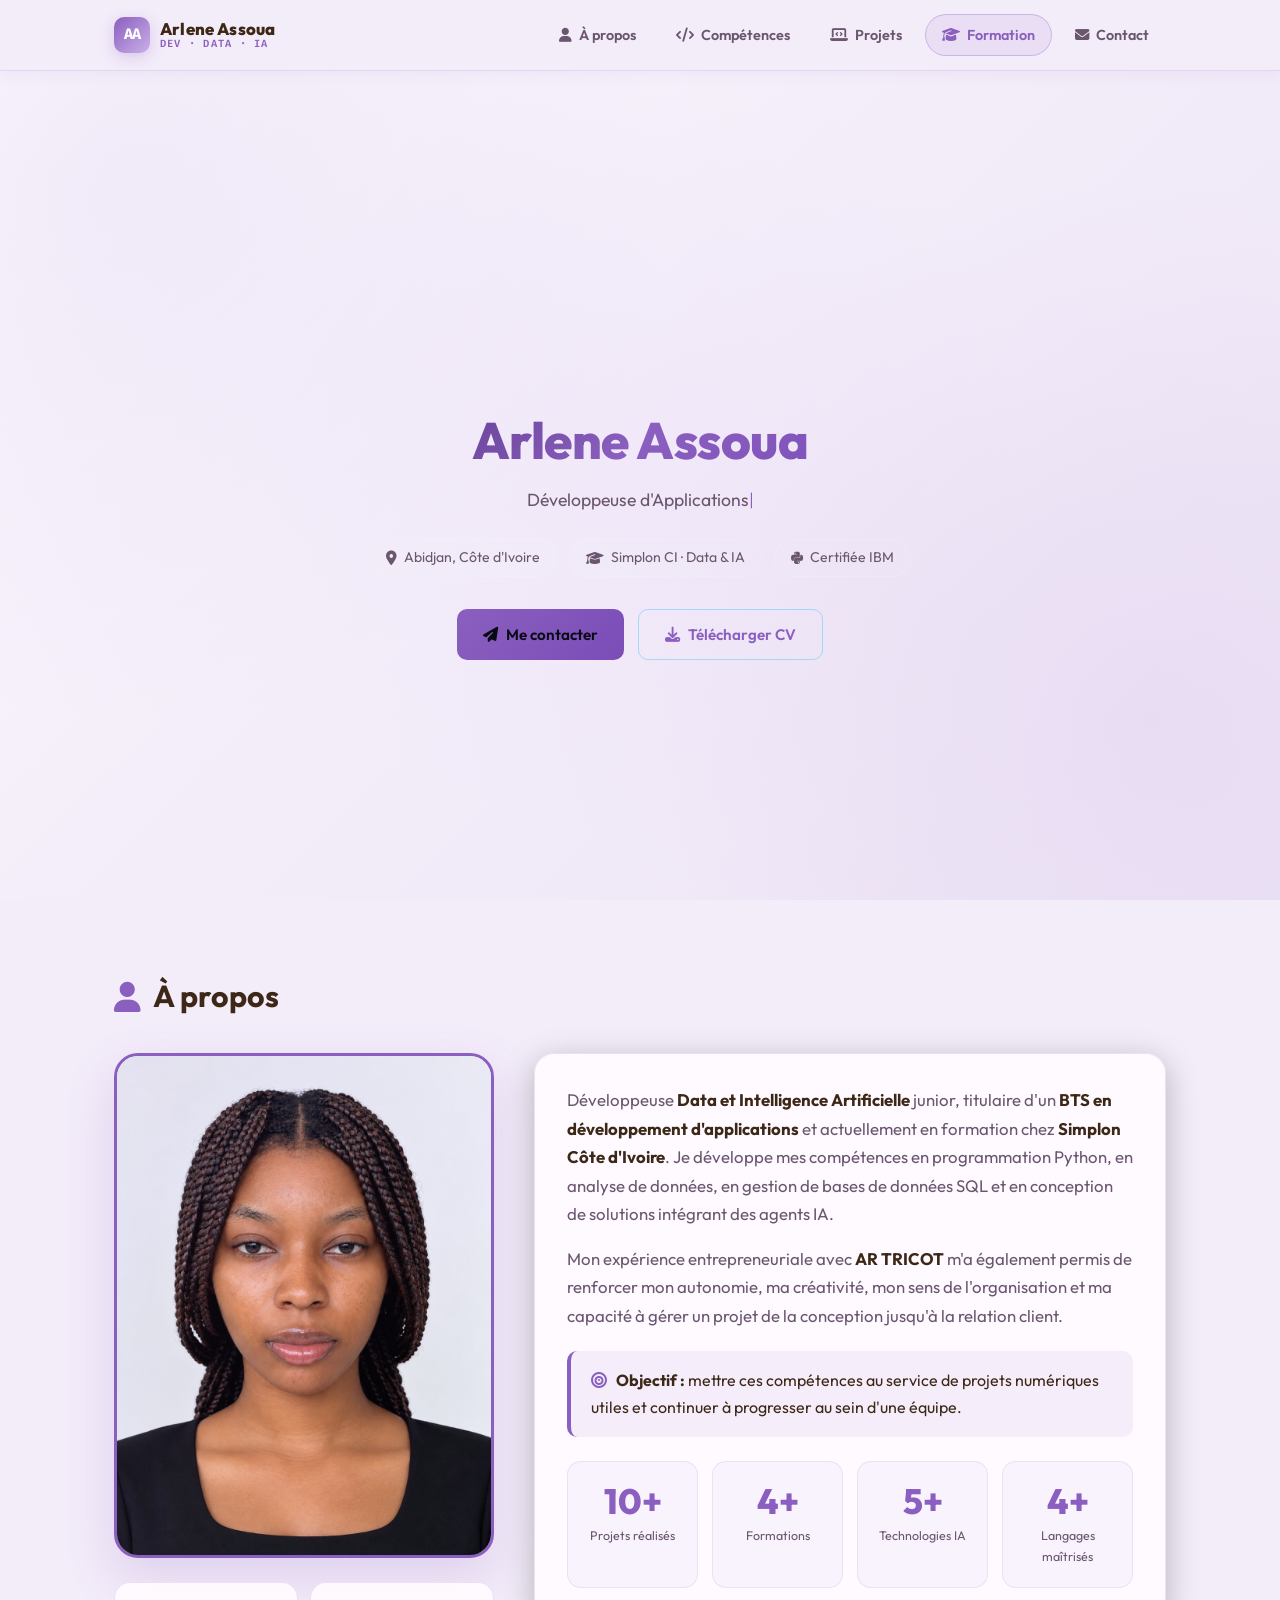
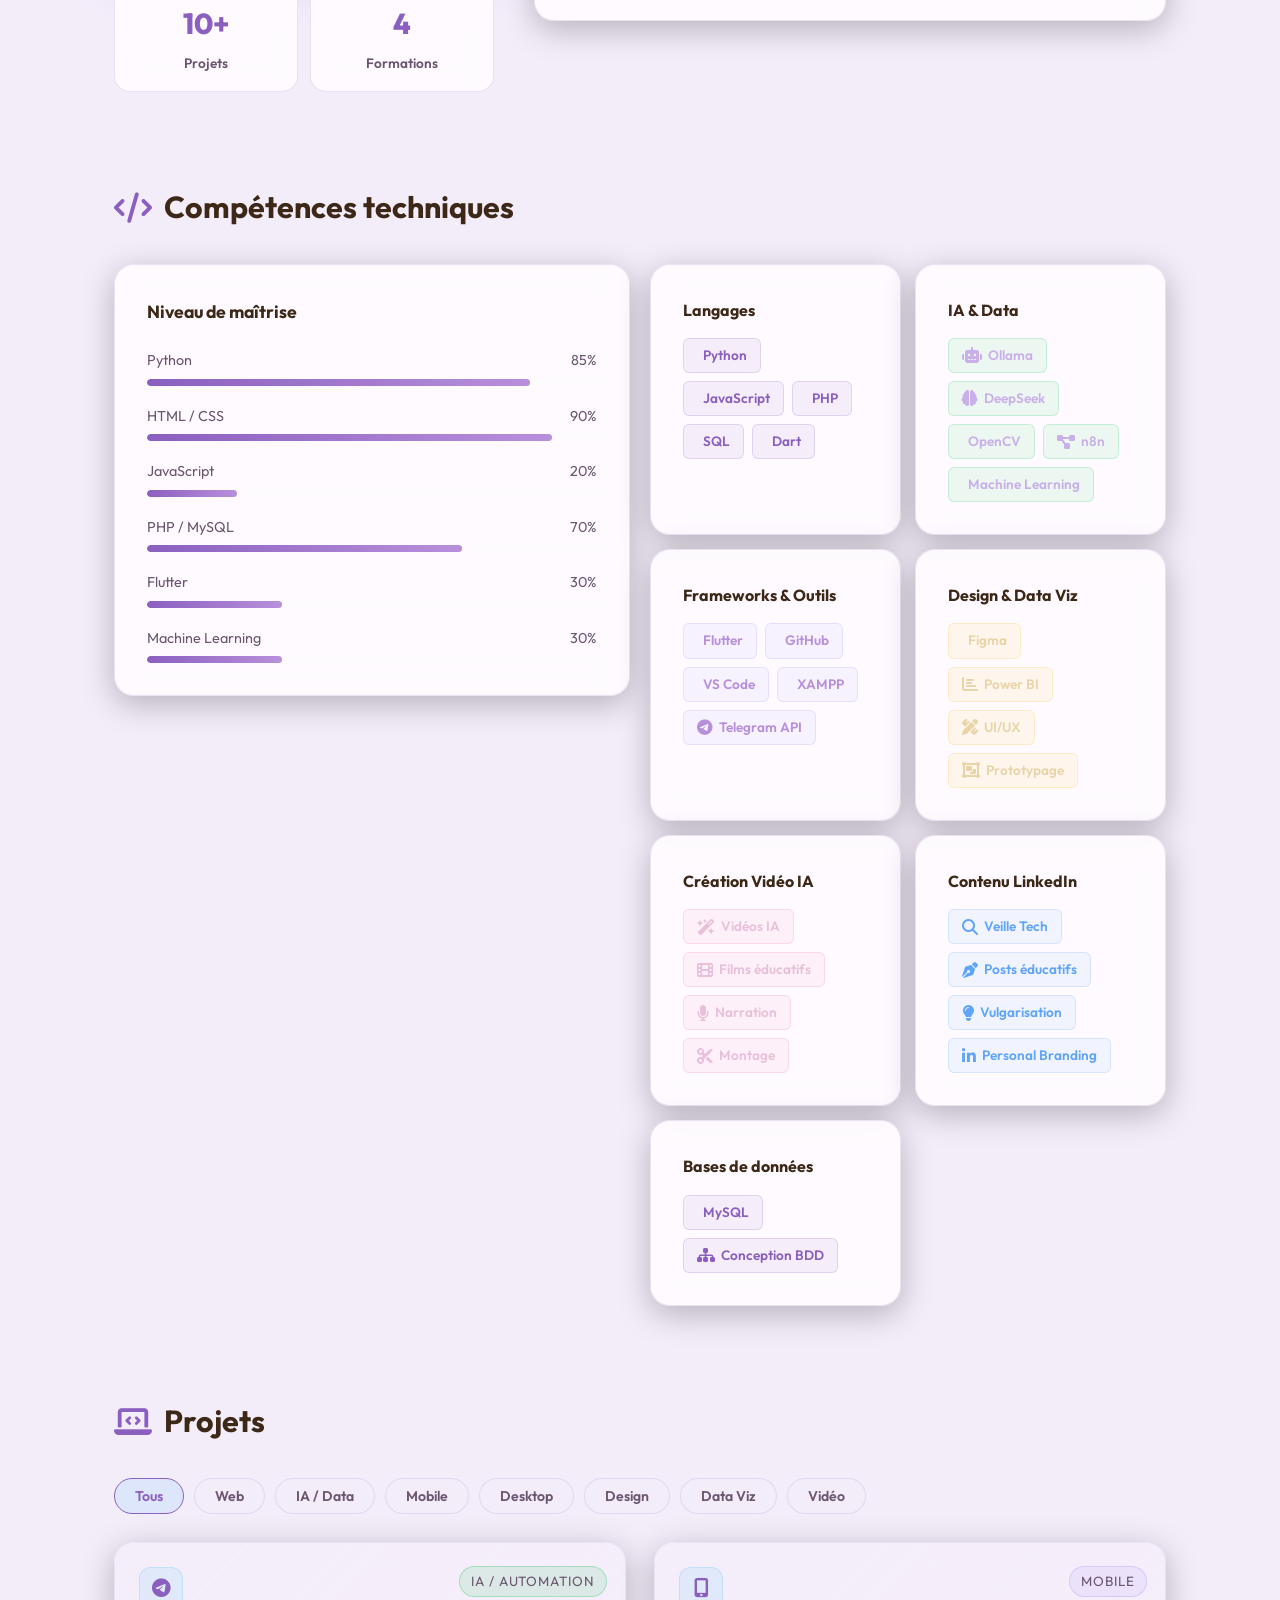
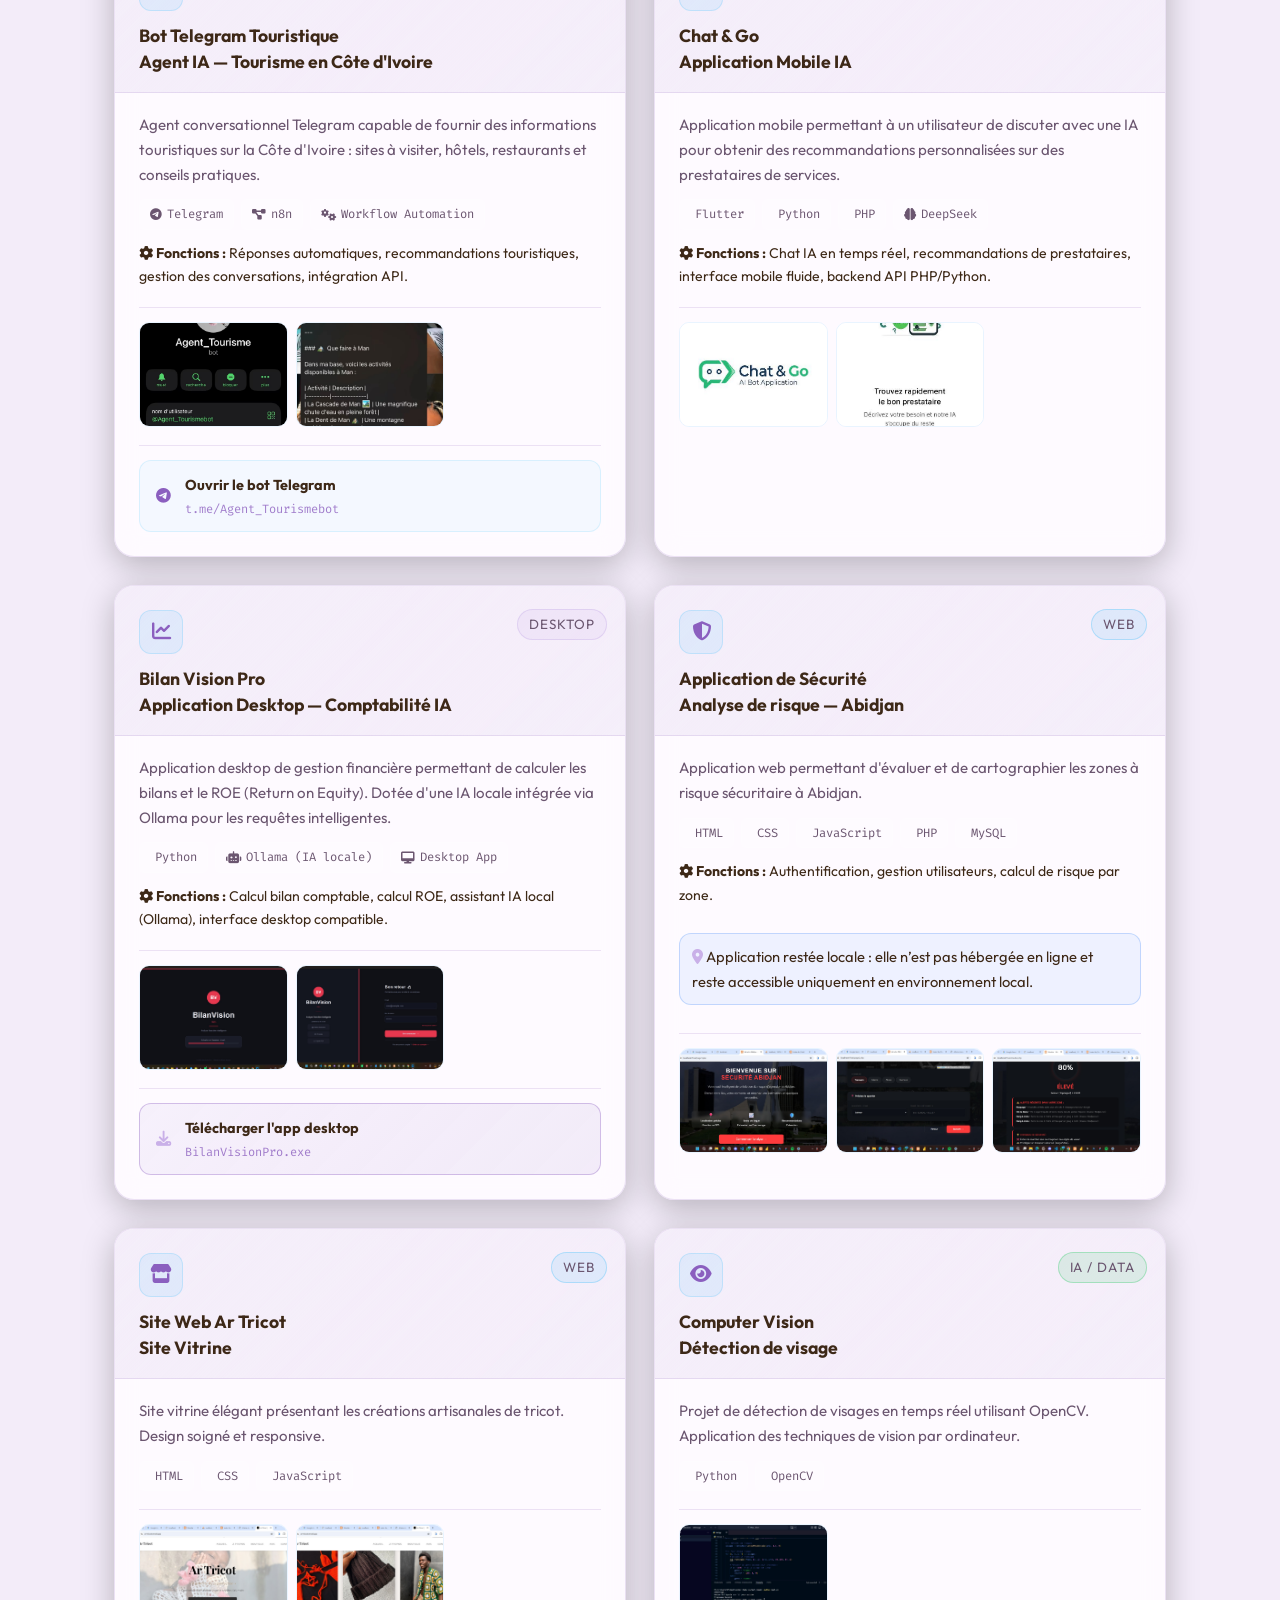
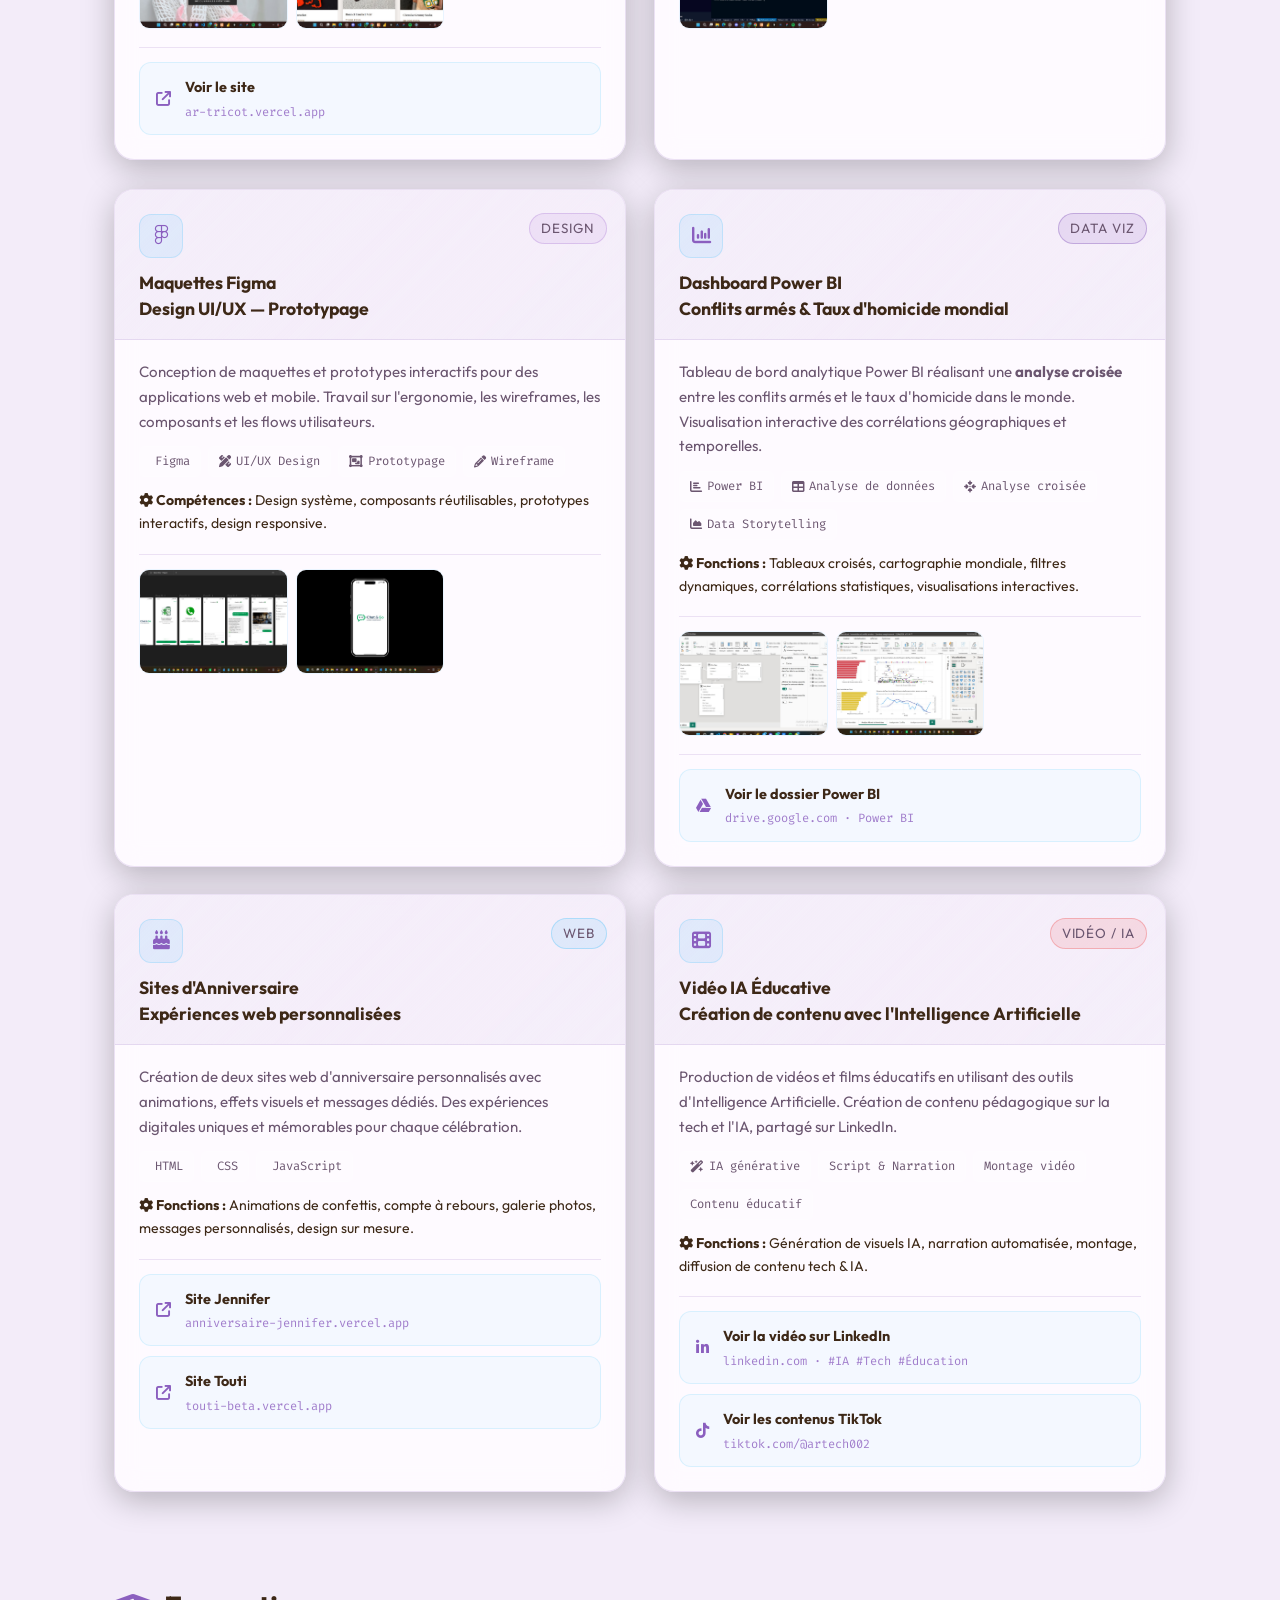
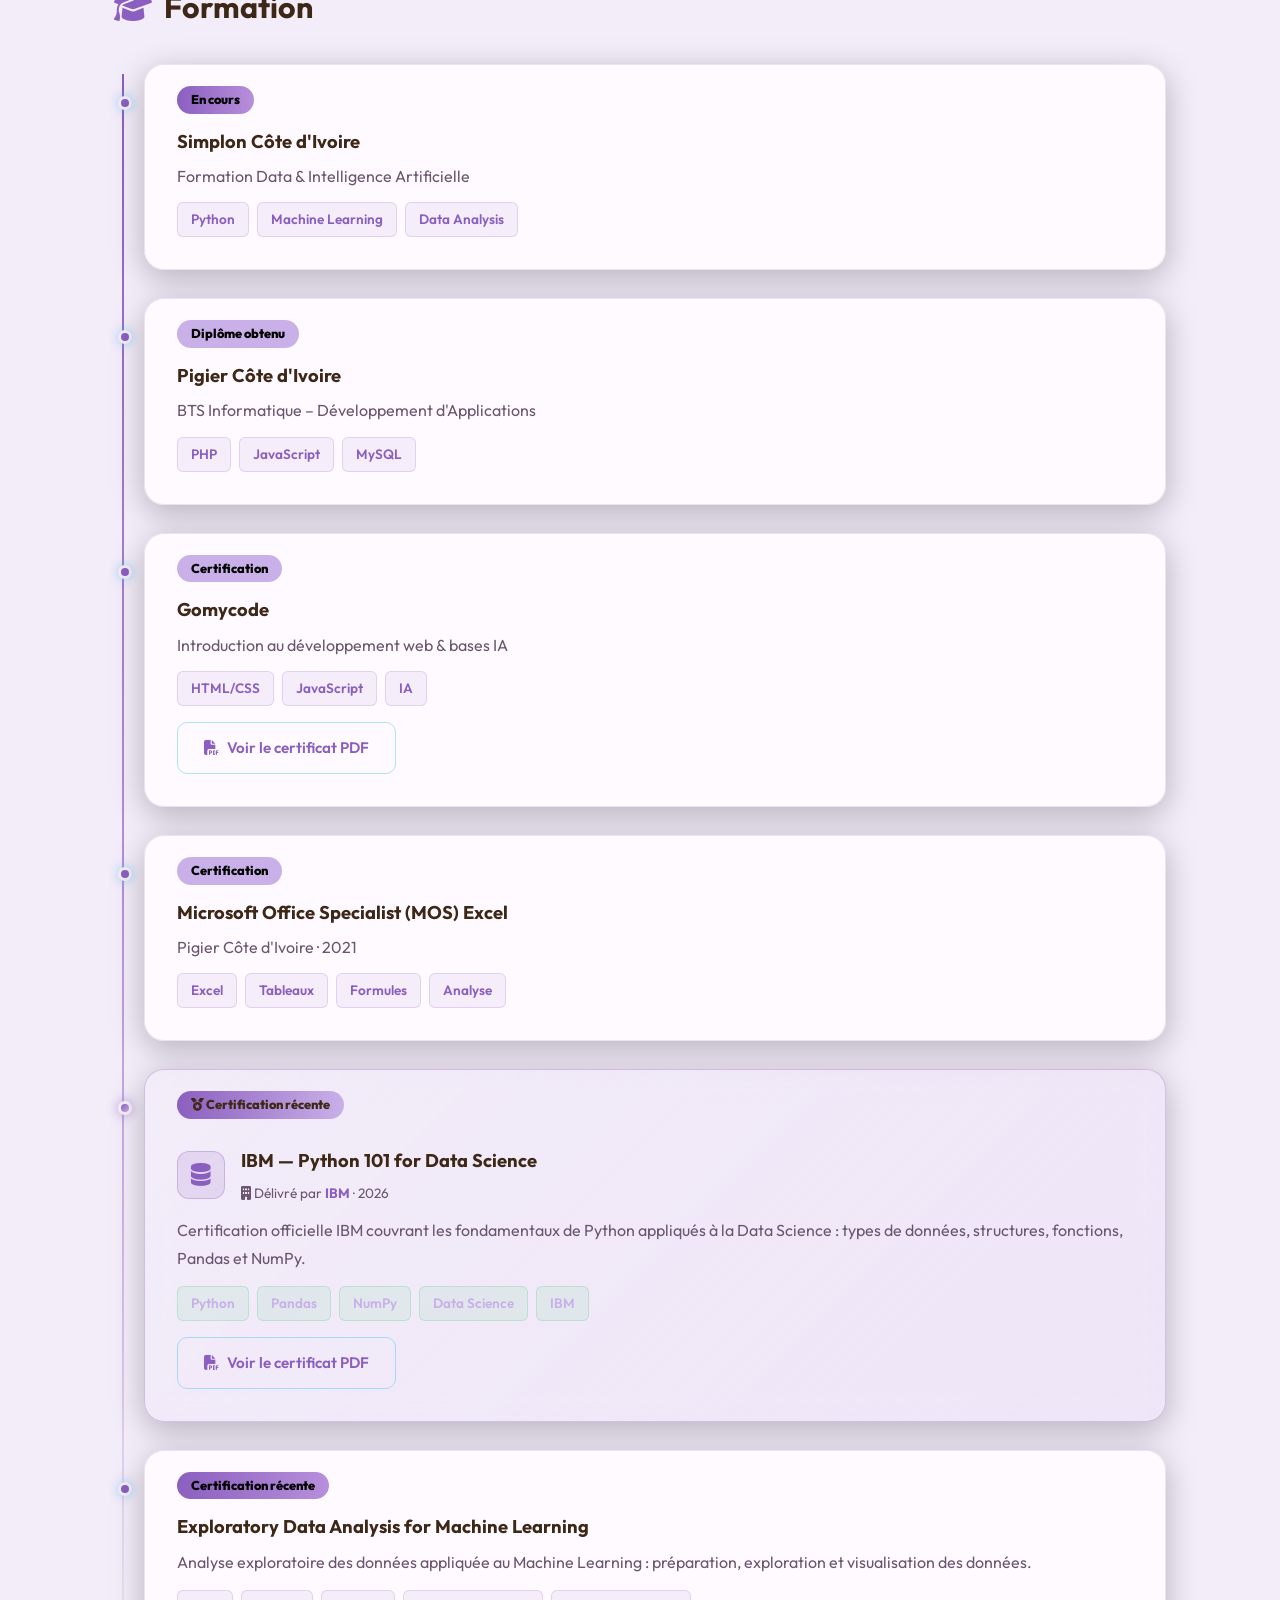
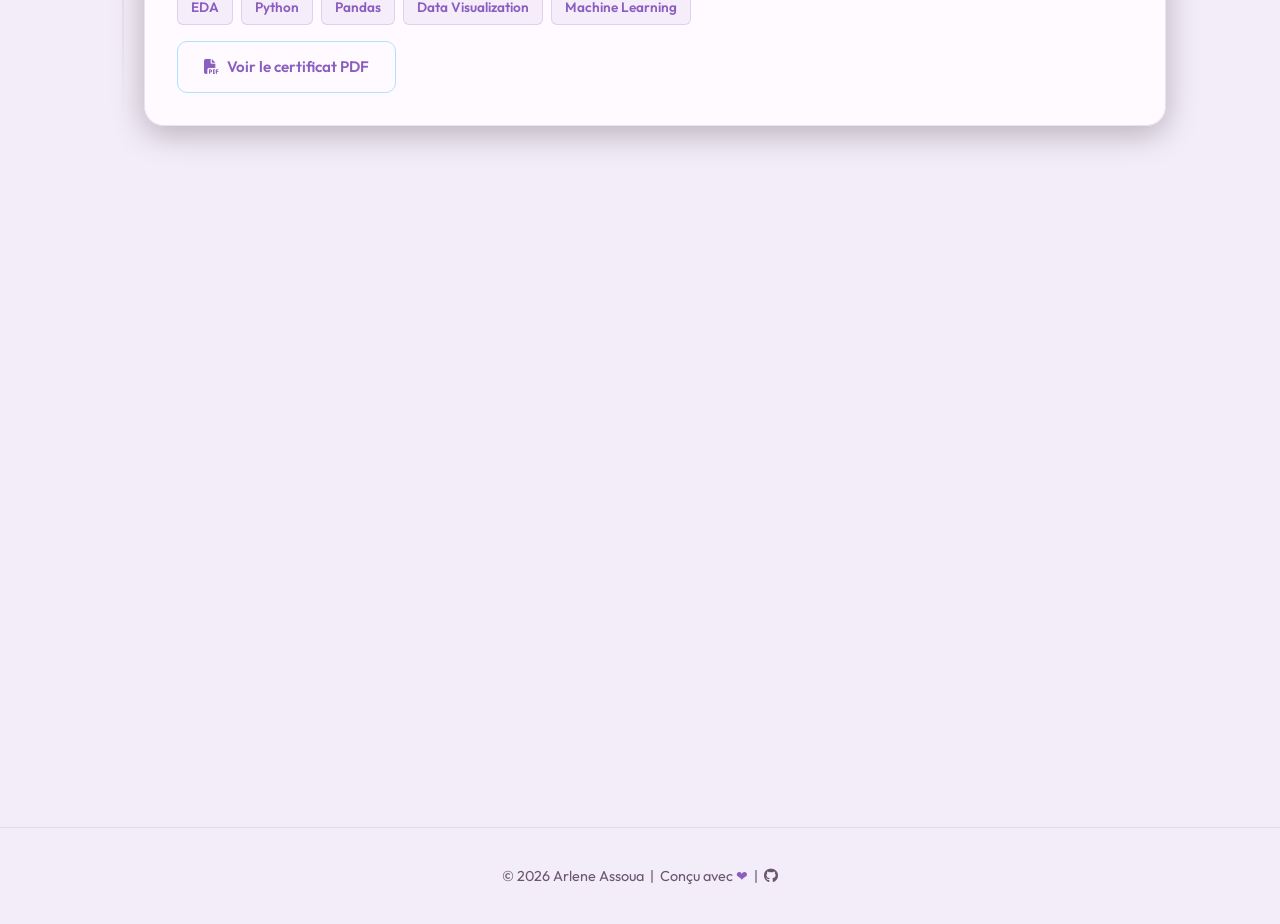
==== commit c12d5ef3: "ajout" ====
--- a/index.html
+++ b/index.html
@@ -560,6 +560,9 @@
                         <ul class="tag-list" style="margin-top: 12px;">
                             <li>HTML/CSS</li><li>JavaScript</li><li>IA</li>
                         </ul>
+                        <a class="btn btn-outline" href="Begnan%20Arlene%20Audrey%20Delaure%20ASSOUA-Introduction%20to%20Web%20Development%20with%20AI%20skills%20Certificate%20of%20Completion.pdf" target="_blank" rel="noopener" style="margin-top: 16px;">
+                            <i class="fa-solid fa-file-pdf"></i> Voir le certificat PDF
+                        </a>
                     </div>
                 </div>
                 <div class="timeline-item">
@@ -592,6 +595,23 @@
                         <ul class="tag-list tag-accent" style="margin-top: 14px;">
                             <li>Python</li><li>Pandas</li><li>NumPy</li><li>Data Science</li><li>IBM</li>
                         </ul>
+                        <a class="btn btn-outline" href="python%20certificat.pdf" target="_blank" rel="noopener" style="margin-top: 16px;">
+                            <i class="fa-solid fa-file-pdf"></i> Voir le certificat PDF
+                        </a>
+                    </div>
+                </div>
+                <div class="timeline-item">
+                    <div class="timeline-dot"></div>
+                    <div class="card bento-card timeline-card">
+                        <div class="edu-date current">Certification récente</div>
+                        <h3>Exploratory Data Analysis for Machine Learning</h3>
+                        <p>Analyse exploratoire des données appliquée au Machine Learning : préparation, exploration et visualisation des données.</p>
+                        <ul class="tag-list" style="margin-top: 14px;">
+                            <li>EDA</li><li>Python</li><li>Pandas</li><li>Data Visualization</li><li>Machine Learning</li>
+                        </ul>
+                        <a class="btn btn-outline" href="Coursera%20machine%20learnig.pdf" target="_blank" rel="noopener" style="margin-top: 16px;">
+                            <i class="fa-solid fa-file-pdf"></i> Voir le certificat PDF
+                        </a>
                     </div>
                 </div>
             </div>
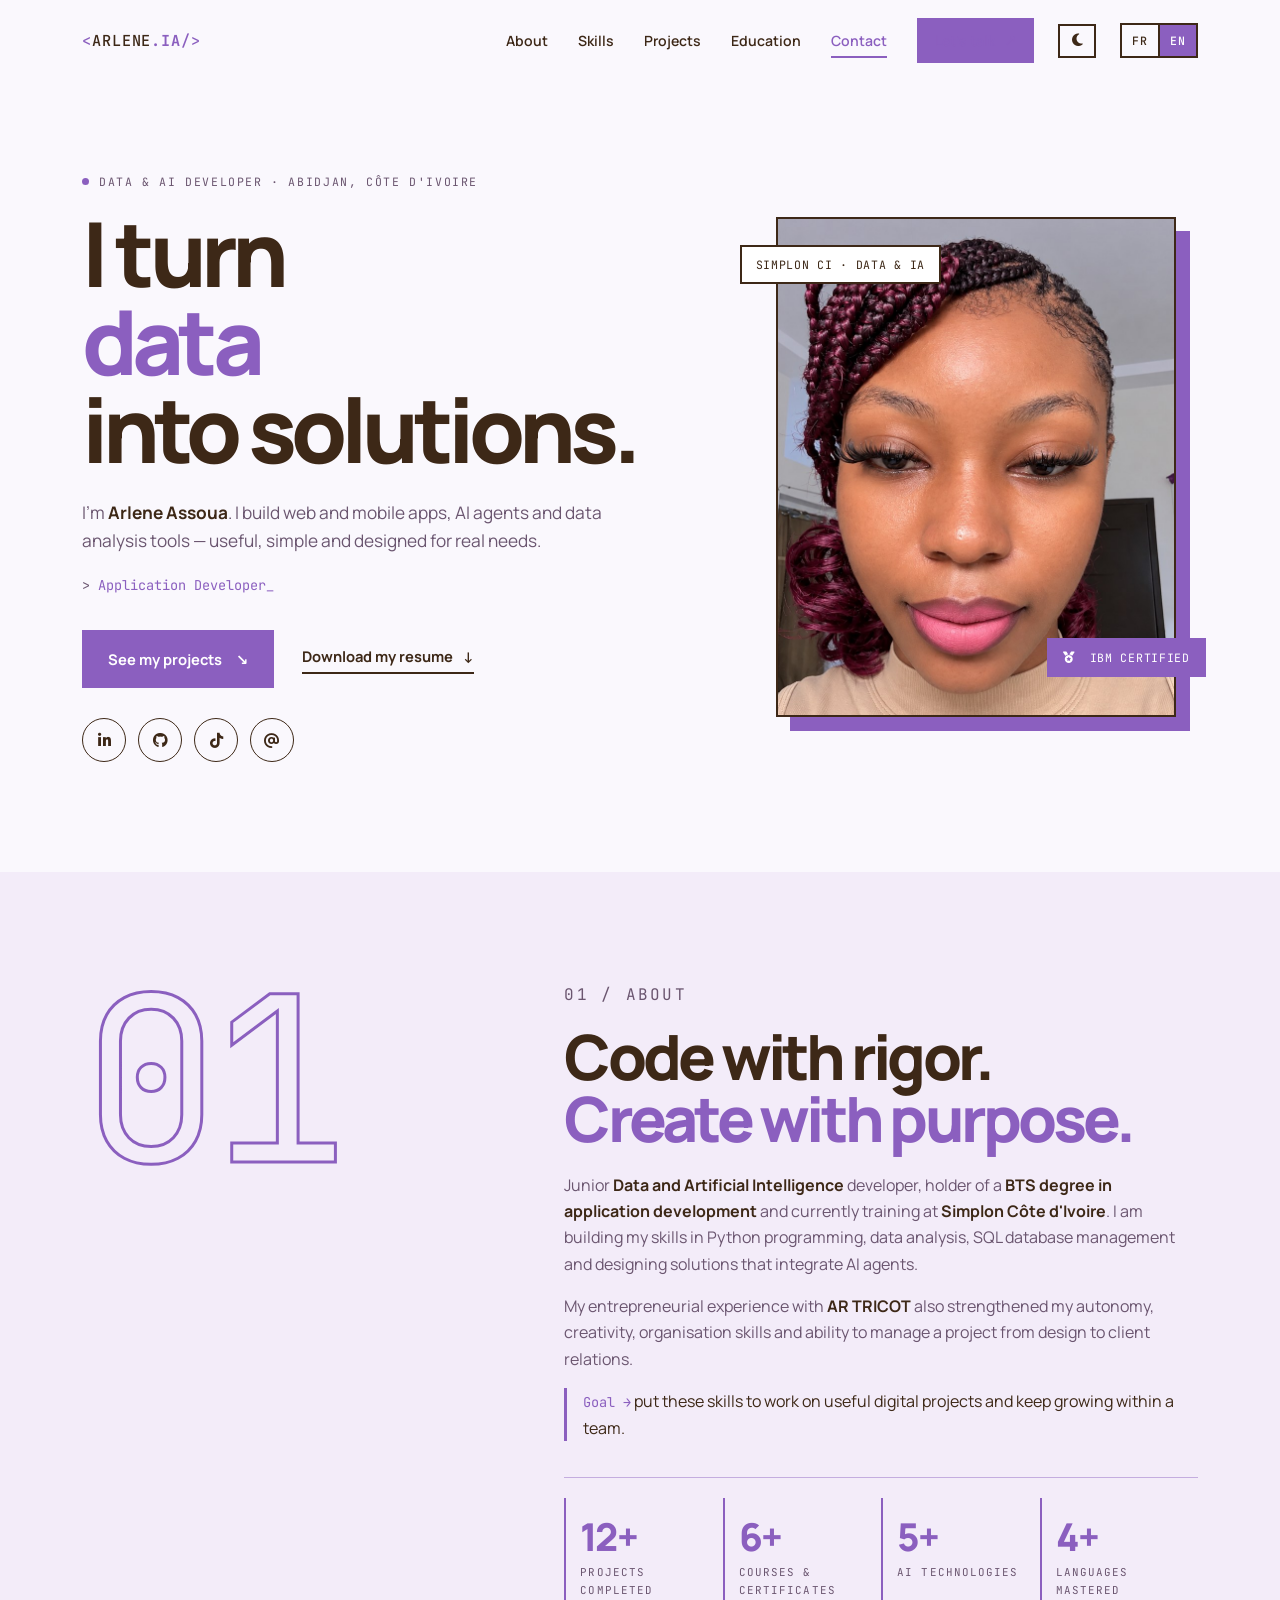
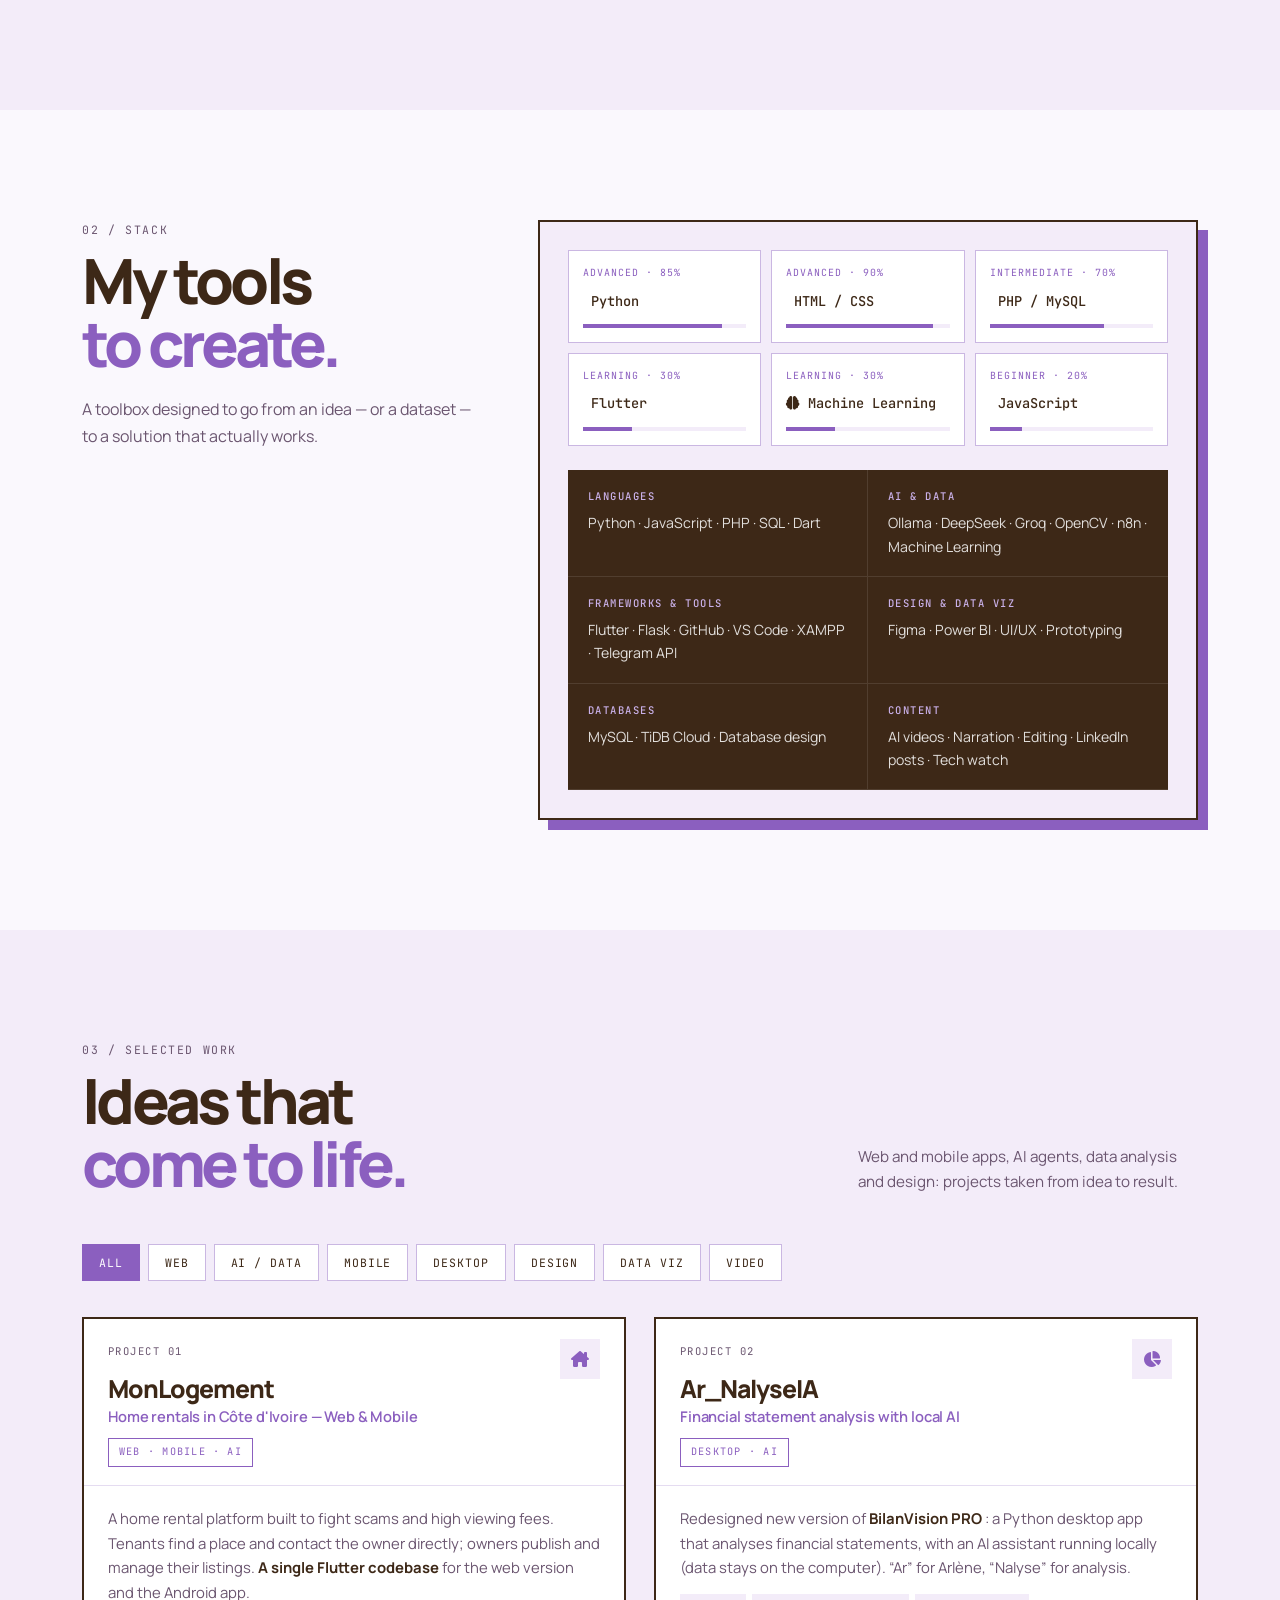
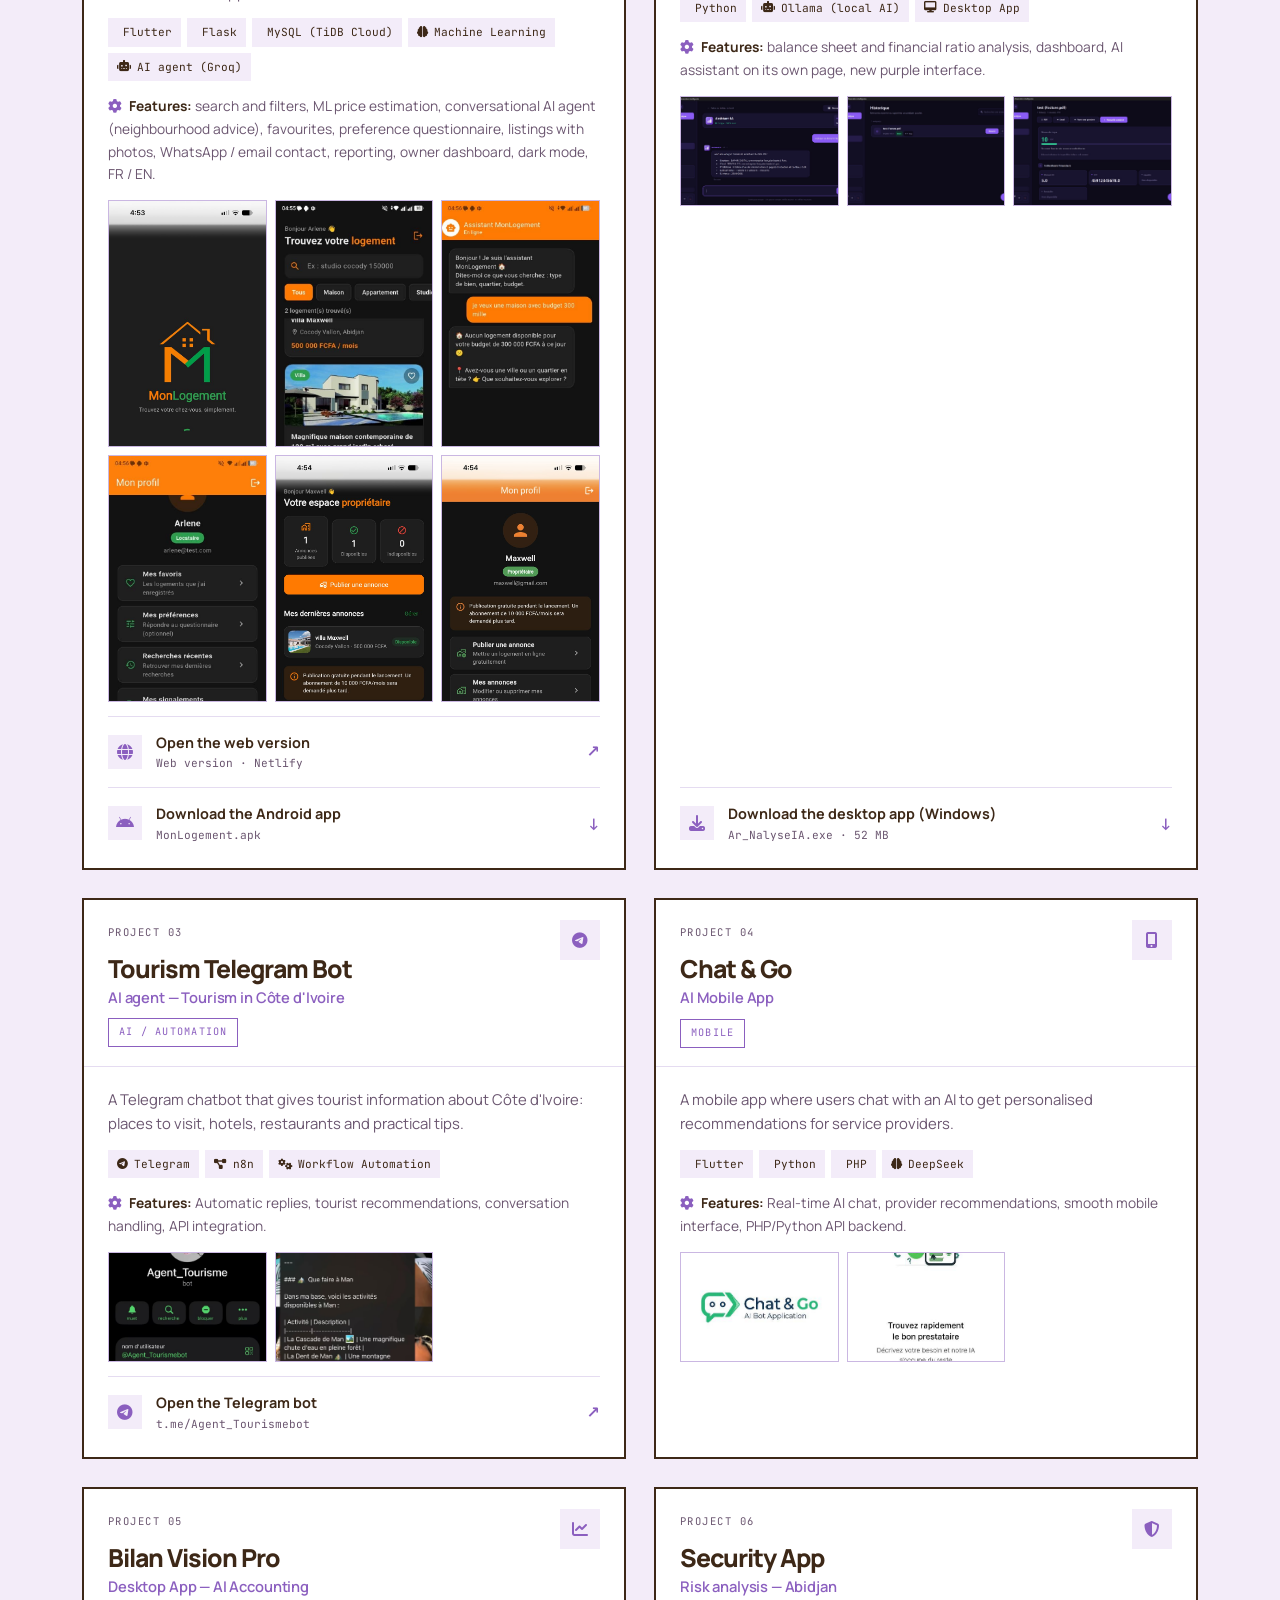
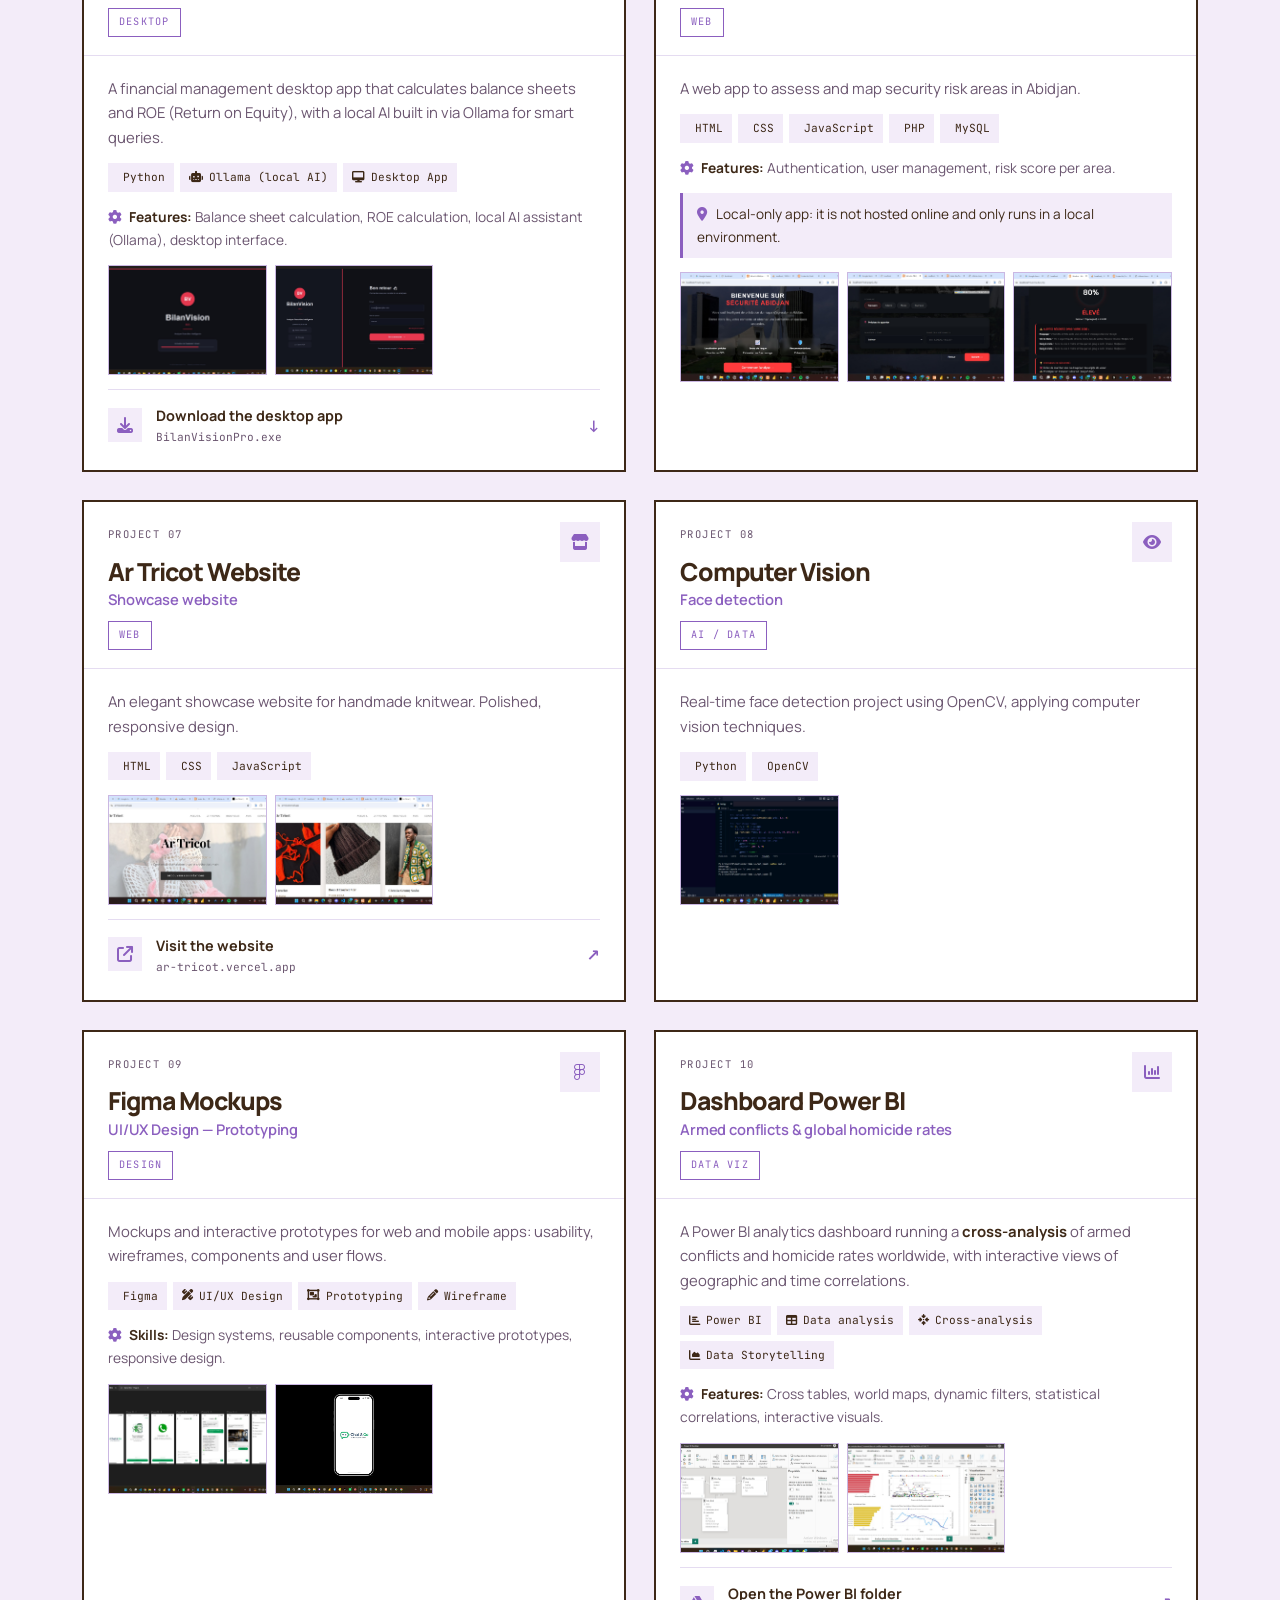
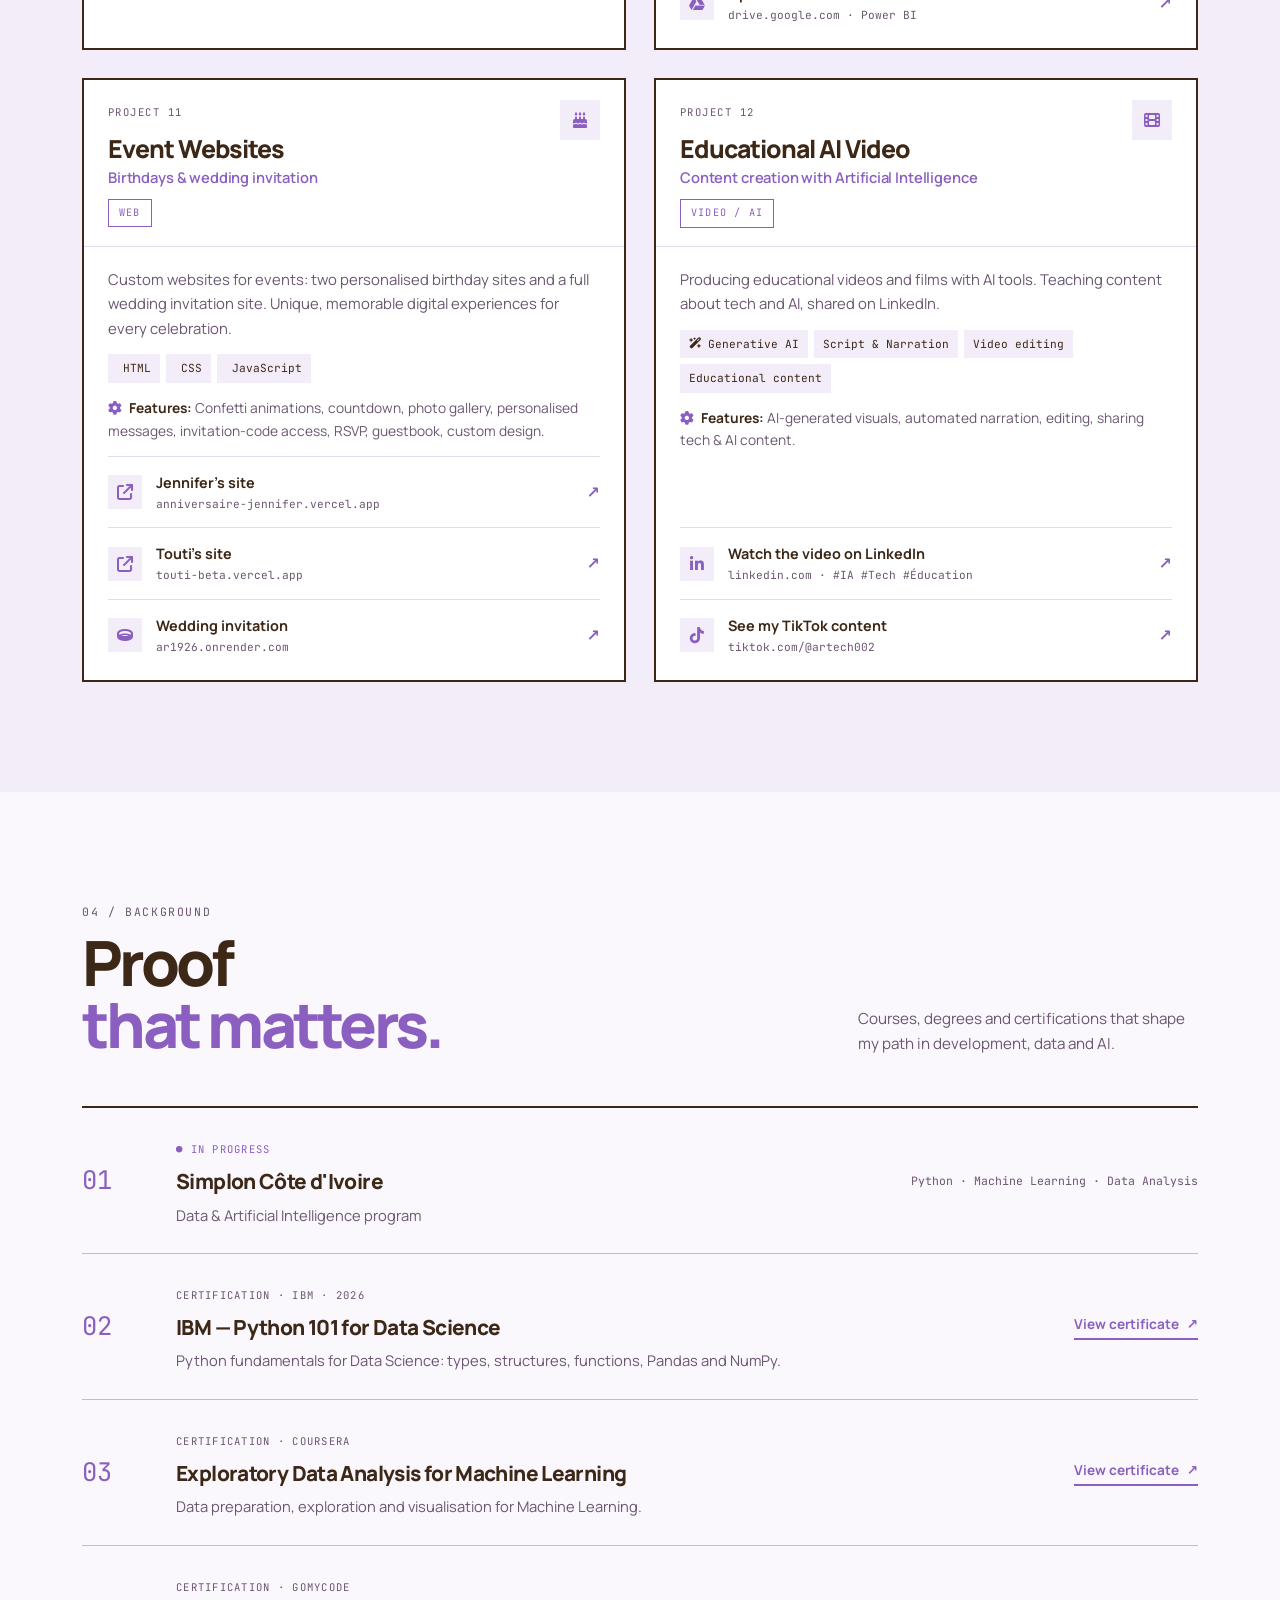
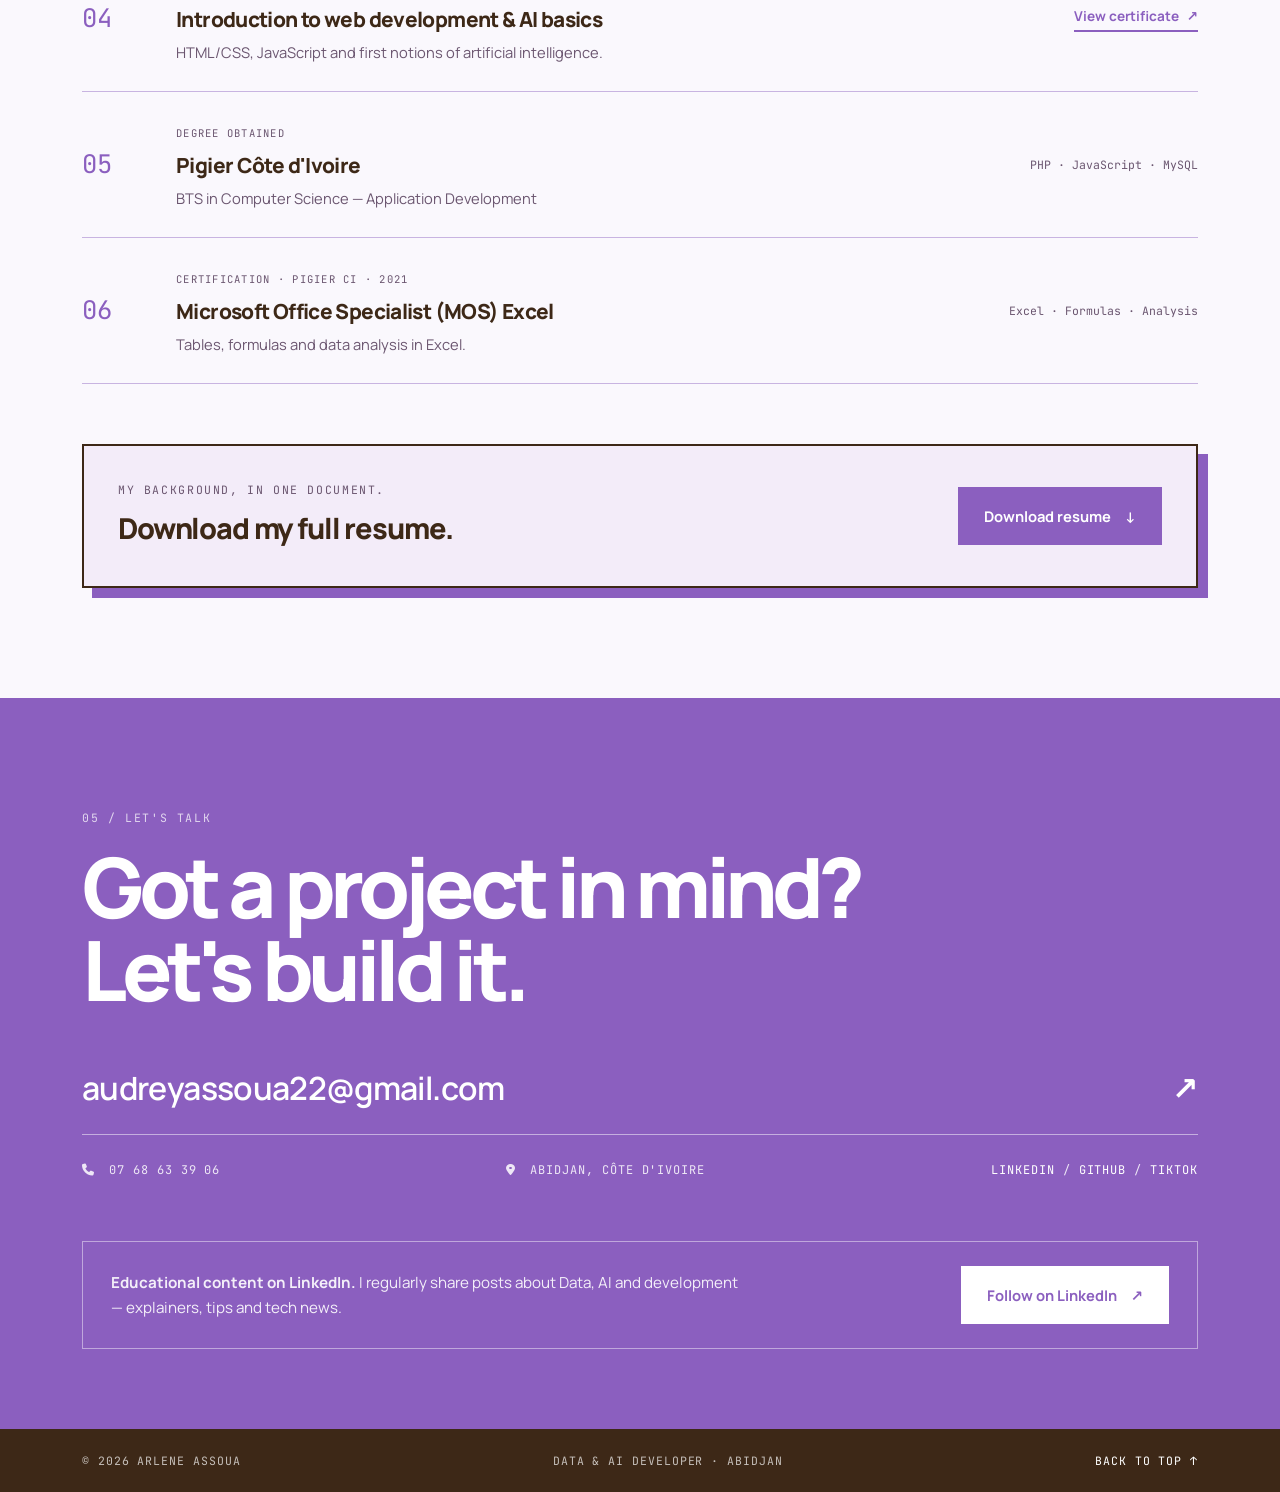
==== commit 9290c300: "nouveau design" ====
--- a/index.html
+++ b/index.html
@@ -3,11 +3,24 @@
 <head>
     <meta charset="UTF-8">
     <meta name="viewport" content="width=device-width, initial-scale=1.0">
-    <title>Arlene Assoua | Portfolio</title>
-    <link href="https://fonts.googleapis.com/css2?family=Outfit:wght@300;400;600;800&family=Fira+Code:wght@400;500&display=swap" rel="stylesheet">
+    <title>Arlene Assoua | Développeuse Data & IA</title>
+    <meta name="description" content="Portfolio d'Arlene Assoua — développeuse Data & IA à Abidjan : applications web, mobile Flutter, agents IA et analyse de données.">
+    <meta name="theme-color" content="#8b5fbf">
+    <link rel="preconnect" href="https://fonts.googleapis.com">
+    <link rel="preconnect" href="https://fonts.gstatic.com" crossorigin>
+    <link href="https://fonts.googleapis.com/css2?family=Manrope:wght@400;500;600;700;800&family=JetBrains+Mono:wght@400;500&display=swap" rel="stylesheet">
     <link rel="stylesheet" href="https://cdnjs.cloudflare.com/ajax/libs/font-awesome/6.4.0/css/all.min.css">
     <link rel="stylesheet" href="https://cdn.jsdelivr.net/gh/devicons/devicon@v2.15.1/devicon.min.css">
     <link rel="stylesheet" href="style.css">
+    <!-- Applique le thème (clair/sombre) avant l'affichage pour éviter un flash blanc -->
+    <script>
+        (function () {
+            var t = null;
+            try { t = localStorage.getItem('portfolio-theme'); } catch (e) {}
+            if (!t) t = window.matchMedia && window.matchMedia('(prefers-color-scheme: dark)').matches ? 'dark' : 'light';
+            document.documentElement.setAttribute('data-theme', t);
+        })();
+    </script>
 </head>
 
 <body>
@@ -15,226 +28,229 @@
     <!-- Barre de progression de lecture -->
     <div class="read-progress" id="readProgress"></div>
 
-    <!-- Navigation -->
+    <!-- ================= NAVIGATION ================= -->
     <nav class="navbar" id="navbar">
         <div class="nav-content">
-            <a href="#" class="nav-logo">
-                <div class="nav-logo-icon">AA</div>
-                <div class="nav-logo-text">
-                    <span class="nav-logo-name">Arlene Assoua</span>
-                    <span class="nav-logo-title">Dev · Data · IA</span>
-                </div>
+            <a href="#" class="nav-logo" aria-label="Retour en haut">
+                <span class="logo-bracket">&lt;</span>ARLENE<span class="logo-accent">.IA</span><span class="logo-bracket">/&gt;</span>
             </a>
+            <div class="nav-links" id="navLinks">
+                <a href="#about">À propos</a>
+                <a href="#skills">Compétences</a>
+                <a href="#projects">Projets</a>
+                <a href="#education">Formation</a>
+                <a href="#contact">Contact</a>
+                <a href="#contact" class="nav-cta">Parlons projet <span class="arrow">↗</span></a>
+            </div>
+            <button type="button" class="theme-toggle" id="themeToggle" aria-label="Mode sombre / clair" title="Mode sombre / clair">
+                <i class="fa-solid fa-moon"></i><i class="fa-solid fa-sun"></i>
+            </button>
+            <div class="lang-switch" role="group" aria-label="Langue / Language">
+                <button type="button" data-lang="fr" class="active">FR</button>
+                <button type="button" data-lang="en">EN</button>
+            </div>
             <button class="hamburger" id="hamburger" aria-label="Menu">
                 <span></span><span></span><span></span>
             </button>
-            <div class="nav-links" id="navLinks">
-                <a href="#about"><i class="fa-solid fa-user"></i> À propos</a>
-                <a href="#skills"><i class="fa-solid fa-code"></i> Compétences</a>
-                <a href="#projects"><i class="fa-solid fa-laptop-code"></i> Projets</a>
-                <a href="#education"><i class="fa-solid fa-graduation-cap"></i> Formation</a>
-                <a href="#contact"><i class="fa-solid fa-envelope"></i> Contact</a>
-            </div>
         </div>
     </nav>
 
-    <!-- Hero Section -->
-    <header class="hero fade-in">
-        <div class="hero-container">
-            <h1>Arlene Assoua</h1>
-            <p class="subtitle">
-                <span class="typed-text" id="typedText"></span><span class="cursor">|</span>
-            </p>
-            <div class="hero-badges">
-                <span class="badge"><i class="fa-solid fa-location-dot"></i> Abidjan, Côte d'Ivoire</span>
-                <span class="badge"><i class="fa-solid fa-graduation-cap"></i> Simplon CI · Data & IA</span>
-                <span class="badge"><i class="fa-brands fa-python"></i> Certifiée IBM</span>
-            </div>
-            <div class="hero-actions">
-                <a href="#contact" class="btn btn-primary">
-                    <i class="fa-solid fa-paper-plane"></i> Me contacter
-                </a>
-                <a href="cv.pdf" download class="btn btn-outline" id="cvDownloadBtn">
-                    <i class="fa-solid fa-download"></i> Télécharger CV
-                </a>
+    <!-- ================= HERO ================= -->
+    <header class="hero">
+        <div class="container hero-grid">
+            <div class="hero-text">
+                <p class="eyebrow"><span class="dot"></span> Développeuse Data &amp; IA · Abidjan, Côte d'Ivoire</p>
+                <h1 class="display">
+                    Je transforme<br>
+                    <span class="accent">les données</span><br>
+                    en solutions.
+                </h1>
+                <p class="hero-intro">
+                    Je suis <strong>Arlene Assoua</strong>. Je conçois des applications web et mobiles,
+                    des agents IA et des outils d'analyse de données — utiles, simples et pensés pour les vrais besoins.
+                </p>
+                <p class="hero-typed mono">
+                    <span class="typed-prefix">&gt;</span> <span class="typed-text" id="typedText"></span><span class="cursor">_</span>
+                </p>
+                <div class="hero-actions">
+                    <a href="#projects" class="btn btn-primary">Découvrir mes projets <span class="arrow">↘</span></a>
+                    <a href="cv.pdf" download class="btn-link" id="cvDownloadBtn">Télécharger mon CV <span class="arrow">↓</span></a>
+                </div>
+                <div class="socials">
+                    <a href="https://www.linkedin.com/in/arlene-assoua-55b06427b" target="_blank" rel="noopener" aria-label="LinkedIn"><i class="fa-brands fa-linkedin-in"></i></a>
+                    <a href="https://github.com/Arlene020503" target="_blank" rel="noopener" aria-label="GitHub"><i class="fa-brands fa-github"></i></a>
+                    <a href="https://www.tiktok.com/@artech002?_r=1&_t=ZN-99LF98iSne2" target="_blank" rel="noopener" aria-label="TikTok"><i class="fa-brands fa-tiktok"></i></a>
+                    <a href="mailto:audreyassoua22@gmail.com" aria-label="Email"><i class="fa-solid fa-at"></i></a>
+                </div>
+            </div>
+            <div class="hero-visual">
+                <div class="photo-frame">
+                    <img src="photo.jpeg" alt="Arlene Assoua">
+                </div>
+                <div class="hero-tag tag-top mono">Simplon CI · Data &amp; IA</div>
+                <div class="hero-tag tag-bottom mono"><i class="fa-solid fa-medal"></i> Certifiée IBM</div>
             </div>
         </div>
     </header>
 
     <main>
 
-        <!-- À propos -->
-        <section id="about" class="fade-in">
-            <h2><i class="fa-solid fa-user"></i> À propos</h2>
-            <div class="about-container">
-                <div class="about-image-side">
-                    <div class="about-image-frame">
-                        <img src="photo.jpeg" alt="Arlene Assoua" class="about-image">
-                    </div>
-                    <div class="about-quick-stats">
-                        <div class="quick-stat">
-                            <span class="quick-stat-number">10+</span>
-                            <span class="quick-stat-label">Projets</span>
-                        </div>
-                        <div class="quick-stat">
-                            <span class="quick-stat-number">4</span>
-                            <span class="quick-stat-label">Formations</span>
-                        </div>
-                    </div>
-                </div>
-                <div class="about-content-side">
-                    <div class="card bento-card">
-                        <div class="about-text">
-                            <p>Développeuse <strong>Data et Intelligence Artificielle</strong> junior, titulaire d'un <strong>BTS en développement d'applications</strong> et actuellement en formation chez <strong>Simplon Côte d'Ivoire</strong>. Je développe mes compétences en programmation Python, en analyse de données, en gestion de bases de données SQL et en conception de solutions intégrant des agents IA.</p>
-                            <p>Mon expérience entrepreneuriale avec <strong>AR TRICOT</strong> m'a également permis de renforcer mon autonomie, ma créativité, mon sens de l'organisation et ma capacité à gérer un projet de la conception jusqu'à la relation client.</p>
-                            <div class="highlight-text">
-                                <strong><i class="fa-solid fa-bullseye"></i> Objectif :</strong> mettre ces compétences au service de projets numériques utiles et continuer à progresser au sein d'une équipe.
-                            </div>
-                        </div>
-                        <div class="about-stats">
-                            <div class="stat-box">
-                                <span class="stat-number" data-target="10">0</span>
-                                <span class="stat-label">Projets réalisés</span>
-                            </div>
-                            <div class="stat-box">
-                                <span class="stat-number" data-target="4">0</span>
-                                <span class="stat-label">Formations</span>
-                            </div>
-                            <div class="stat-box">
-                                <span class="stat-number" data-target="5">0</span>
-                                <span class="stat-label">Technologies IA</span>
-                            </div>
-                            <div class="stat-box">
-                                <span class="stat-number" data-target="4">0</span>
-                                <span class="stat-label">Langages maîtrisés</span>
-                            </div>
-                        </div>
+        <!-- ================= 01 · À PROPOS ================= -->
+        <section id="about" class="section section-tint fade-in">
+            <div class="container about-grid">
+                <div class="big-number" aria-hidden="true">01</div>
+                <div class="about-content">
+                    <p class="label mono">01 / À propos</p>
+                    <h2 class="title">
+                        Coder avec rigueur.<br>
+                        <span class="accent">Créer avec sens.</span>
+                    </h2>
+                    <p>Développeuse <strong>Data et Intelligence Artificielle</strong> junior, titulaire d'un <strong>BTS en développement d'applications</strong> et actuellement en formation chez <strong>Simplon Côte d'Ivoire</strong>. Je développe mes compétences en programmation Python, en analyse de données, en gestion de bases de données SQL et en conception de solutions intégrant des agents IA.</p>
+                    <p>Mon expérience entrepreneuriale avec <strong>AR TRICOT</strong> m'a également permis de renforcer mon autonomie, ma créativité, mon sens de l'organisation et ma capacité à gérer un projet de la conception jusqu'à la relation client.</p>
+                    <p class="objective"><span class="mono">Objectif →</span> mettre ces compétences au service de projets numériques utiles et continuer à progresser au sein d'une équipe.</p>
+
+                    <div class="stats">
+                        <div class="stat"><span class="stat-number" data-target="12">0</span><span class="stat-label mono">Projets réalisés</span></div>
+                        <div class="stat"><span class="stat-number" data-target="6">0</span><span class="stat-label mono">Formations &amp; certifs</span></div>
+                        <div class="stat"><span class="stat-number" data-target="5">0</span><span class="stat-label mono">Technologies IA</span></div>
+                        <div class="stat"><span class="stat-number" data-target="4">0</span><span class="stat-label mono">Langages maîtrisés</span></div>
                     </div>
                 </div>
             </div>
         </section>
 
-        <!-- Compétences -->
-        <section id="skills" class="fade-in">
-            <h2><i class="fa-solid fa-code"></i> Compétences techniques</h2>
-            <div class="skills-layout">
-                <div class="skills-bars-col">
-                    <div class="card bento-card">
-                        <h3 class="skills-title">Niveau de maîtrise</h3>
-                        <div class="skill-bar-list">
-                            <div class="skill-bar-item">
-                                <div class="skill-bar-header"><span>Python</span><span>85%</span></div>
-                                <div class="skill-bar-track"><div class="skill-bar-fill" data-width="85"></div></div>
-                            </div>
-                            <div class="skill-bar-item">
-                                <div class="skill-bar-header"><span>HTML / CSS</span><span>90%</span></div>
-                                <div class="skill-bar-track"><div class="skill-bar-fill" data-width="90"></div></div>
-                            </div>
-                            <div class="skill-bar-item">
-                                <div class="skill-bar-header"><span>JavaScript</span><span>20%</span></div>
-                                <div class="skill-bar-track"><div class="skill-bar-fill" data-width="20"></div></div>
-                            </div>
-                            <div class="skill-bar-item">
-                                <div class="skill-bar-header"><span>PHP / MySQL</span><span>70%</span></div>
-                                <div class="skill-bar-track"><div class="skill-bar-fill" data-width="70"></div></div>
-                            </div>
-                            <div class="skill-bar-item">
-                                <div class="skill-bar-header"><span>Flutter</span><span>30%</span></div>
-                                <div class="skill-bar-track"><div class="skill-bar-fill" data-width="30"></div></div>
-                            </div>
-                            <div class="skill-bar-item">
-                                <div class="skill-bar-header"><span>Machine Learning</span><span>30%</span></div>
-                                <div class="skill-bar-track"><div class="skill-bar-fill" data-width="30"></div></div>
-                            </div>
-                        </div>
-                    </div>
-                </div>
-                <div class="skills-tags-col">
-                    <div class="card bento-card skill-box">
-                        <h3>Langages</h3>
-                        <ul class="tag-list">
+        <!-- ================= 02 · COMPÉTENCES ================= -->
+        <section id="skills" class="section fade-in">
+            <div class="container skills-grid">
+                <div class="skills-intro">
+                    <p class="label mono">02 / Stack</p>
+                    <h2 class="title">Mes outils<br><span class="accent">pour créer.</span></h2>
+                    <p class="muted">Une boîte à outils pensée pour passer d'une idée — ou d'un jeu de données — à une solution qui fonctionne vraiment.</p>
+                </div>
+
+                <div class="skills-board">
+                    <div class="skill-tiles">
+                        <div class="skill-tile"><span class="lvl mono">Avancé · 85%</span><span class="name"><i class="devicon-python-plain colored"></i> Python</span><div class="skill-bar-track"><div class="skill-bar-fill" data-width="85"></div></div></div>
+                        <div class="skill-tile"><span class="lvl mono">Avancé · 90%</span><span class="name"><i class="devicon-html5-plain colored"></i> HTML / CSS</span><div class="skill-bar-track"><div class="skill-bar-fill" data-width="90"></div></div></div>
+                        <div class="skill-tile"><span class="lvl mono">Intermédiaire · 70%</span><span class="name"><i class="devicon-php-plain colored"></i> PHP / MySQL</span><div class="skill-bar-track"><div class="skill-bar-fill" data-width="70"></div></div></div>
+                        <div class="skill-tile"><span class="lvl mono">En progression · 30%</span><span class="name"><i class="devicon-flutter-plain colored"></i> Flutter</span><div class="skill-bar-track"><div class="skill-bar-fill" data-width="30"></div></div></div>
+                        <div class="skill-tile"><span class="lvl mono">En progression · 30%</span><span class="name"><i class="fa-solid fa-brain"></i> Machine Learning</span><div class="skill-bar-track"><div class="skill-bar-fill" data-width="30"></div></div></div>
+                        <div class="skill-tile"><span class="lvl mono">Débutant · 20%</span><span class="name"><i class="devicon-javascript-plain colored"></i> JavaScript</span><div class="skill-bar-track"><div class="skill-bar-fill" data-width="20"></div></div></div>
+                    </div>
+
+                    <div class="skill-groups">
+                        <div class="skill-group"><h3 class="mono">Langages</h3><p>Python · JavaScript · PHP · SQL · Dart</p></div>
+                        <div class="skill-group"><h3 class="mono">IA &amp; Data</h3><p>Ollama · DeepSeek · Groq · OpenCV · n8n · Machine Learning</p></div>
+                        <div class="skill-group"><h3 class="mono">Frameworks &amp; Outils</h3><p>Flutter · Flask · GitHub · VS Code · XAMPP · Telegram API</p></div>
+                        <div class="skill-group"><h3 class="mono">Design &amp; Data Viz</h3><p>Figma · Power BI · UI/UX · Prototypage</p></div>
+                        <div class="skill-group"><h3 class="mono">Bases de données</h3><p>MySQL · TiDB Cloud · Conception BDD</p></div>
+                        <div class="skill-group"><h3 class="mono">Contenu</h3><p>Vidéos IA · Narration · Montage · Posts LinkedIn · Veille tech</p></div>
+                    </div>
+                </div>
+            </div>
+        </section>
+
+        <!-- ================= 03 · PROJETS ================= -->
+        <section id="projects" class="section section-tint fade-in">
+            <div class="container">
+                <div class="section-head">
+                    <div>
+                        <p class="label mono">03 / Sélection</p>
+                        <h2 class="title">Des idées qui<br><span class="accent">prennent vie.</span></h2>
+                    </div>
+                    <p class="muted">Applications web et mobiles, agents IA, analyse de données et design : des projets menés de l'idée jusqu'au résultat.</p>
+                </div>
+
+                <div class="filter-bar">
+                    <button class="filter-btn active" data-filter="all">Tous</button>
+                    <button class="filter-btn" data-filter="web">Web</button>
+                    <button class="filter-btn" data-filter="ia">IA / Data</button>
+                    <button class="filter-btn" data-filter="mobile">Mobile</button>
+                    <button class="filter-btn" data-filter="desktop">Desktop</button>
+                    <button class="filter-btn" data-filter="design">Design</button>
+                    <button class="filter-btn" data-filter="dataviz">Data Viz</button>
+                    <button class="filter-btn" data-filter="video">Vidéo</button>
+                </div>
+
+                <div class="projects-container">
+
+                <!-- Projet : MonLogement (Web + Mobile) -->
+                <div class="card bento-card project-card" data-category="web mobile ia">
+                    <div class="project-header">
+                        <div class="project-icon"><i class="fa-solid fa-house-chimney"></i></div>
+                        <h3>MonLogement<br><span>Location immobilière en Côte d'Ivoire — Web & Mobile</span></h3>
+                        <span class="project-badge badge-mobile">Web · Mobile · IA</span>
+                    </div>
+                    <div class="project-body">
+                        <p>Plateforme de location de logements pensée pour lutter contre les arnaques et les frais de visite élevés. Les locataires trouvent un logement et contactent directement le propriétaire ; les propriétaires publient et gèrent leurs annonces. <strong>Une seule base de code Flutter</strong> pour la version web et l'application Android.</p>
+                        <ul class="tech-tags">
+                            <li><i class="devicon-flutter-plain colored"></i> Flutter</li>
+                            <li><i class="devicon-python-plain colored"></i> Flask</li>
+                            <li><i class="devicon-mysql-plain colored"></i> MySQL (TiDB Cloud)</li>
+                            <li><i class="fa-solid fa-brain"></i> Machine Learning</li>
+                            <li><i class="fa-solid fa-robot"></i> Agent IA (Groq)</li>
+                        </ul>
+                        <p class="features"><i class="fa-solid fa-gear"></i> <strong>Fonctions :</strong> recherche et filtres, estimation du prix par ML, agent IA conversationnel (conseils de quartiers), favoris, questionnaire de préférences, publication d'annonces avec photos, contact WhatsApp / email, signalement, tableau de bord propriétaire, mode sombre, FR / EN.</p>
+                        <div class="gallery-static gallery-phone">
+                            <img src="monlogement1.jpeg" alt="MonLogement — écran de démarrage" class="static-img" data-gallery="monlogement" data-index="0">
+                            <img src="monlogement4.jpeg" alt="MonLogement — accueil locataire avec recherche" class="static-img" data-gallery="monlogement" data-index="1">
+                            <img src="monlogement2.jpeg" alt="MonLogement — assistant IA" class="static-img" data-gallery="monlogement" data-index="2">
+                            <img src="monlogement3.jpeg" alt="MonLogement — profil locataire" class="static-img" data-gallery="monlogement" data-index="3">
+                            <img src="monlogement5.jpeg" alt="MonLogement — espace propriétaire" class="static-img" data-gallery="monlogement" data-index="4">
+                            <img src="monlogement6.jpeg" alt="MonLogement — profil propriétaire" class="static-img" data-gallery="monlogement" data-index="5">
+                        </div>
+                        <div class="project-links">
+                            <!-- ⚠️ Remplacer LIEN_SITE_WEB par l'adresse Netlify du site -->
+                            <a href="LIEN_SITE_WEB" target="_blank" rel="noopener" class="project-link">
+                                <i class="fa-solid fa-globe"></i>
+                                <div>
+                                    <span class="link-label">Ouvrir la version web</span>
+                                    <span class="link-url">Version web · Netlify</span>
+                                </div>
+                            </a>
+                            <!-- ⚠️ Remplacer LIEN_APK par le lien de téléchargement de l'APK -->
+                            <a href="LIEN_APK" target="_blank" rel="noopener" class="project-link project-download">
+                                <i class="fa-brands fa-android"></i>
+                                <div>
+                                    <span class="link-label">Télécharger l'application Android</span>
+                                    <span class="link-url">MonLogement.apk</span>
+                                </div>
+                            </a>
+                        </div>
+                    </div>
+                </div>
+
+                <!-- Projet : Ar_NalyseIA -->
+                <div class="card bento-card project-card" data-category="desktop ia">
+                    <div class="project-header">
+                        <div class="project-icon"><i class="fa-solid fa-chart-pie"></i></div>
+                        <h3>Ar_NalyseIA<br><span>Analyse d'états financiers avec IA locale</span></h3>
+                        <span class="project-badge badge-desktop">Desktop · IA</span>
+                    </div>
+                    <div class="project-body">
+                        <p>Nouvelle version repensée de <strong>BilanVision PRO</strong> : application desktop Python d'analyse des états financiers, avec un assistant IA qui tourne en local (les données restent sur l'ordinateur). « Ar » pour Arlène, « Nalyse » pour analyse.</p>
+                        <ul class="tech-tags">
                             <li><i class="devicon-python-plain colored"></i> Python</li>
-                            <li><i class="devicon-javascript-plain colored"></i> JavaScript</li>
-                            <li><i class="devicon-php-plain colored"></i> PHP</li>
-                            <li><i class="devicon-mysql-plain colored"></i> SQL</li>
-                            <li><i class="devicon-dart-plain colored"></i> Dart</li>
-                        </ul>
-                    </div>
-                    <div class="card bento-card skill-box">
-                        <h3>IA & Data</h3>
-                        <ul class="tag-list tag-accent">
-                            <li><i class="fa-solid fa-robot"></i> Ollama</li>
-                            <li><i class="fa-solid fa-brain"></i> DeepSeek</li>
-                            <li><i class="devicon-opencv-plain colored"></i> OpenCV</li>
-                            <li><i class="fa-solid fa-diagram-project"></i> n8n</li>
-                            <li><i class="devicon-tensorflow-original colored"></i> Machine Learning</li>
-                        </ul>
-                    </div>
-                    <div class="card bento-card skill-box">
-                        <h3>Frameworks & Outils</h3>
-                        <ul class="tag-list tag-purple">
-                            <li><i class="devicon-flutter-plain colored"></i> Flutter</li>
-                            <li><i class="devicon-github-original colored"></i> GitHub</li>
-                            <li><i class="devicon-vscode-plain colored"></i> VS Code</li>
-                            <li><i class="devicon-apache-plain colored"></i> XAMPP</li>
-                            <li><i class="fa-brands fa-telegram"></i> Telegram API</li>
-                        </ul>
-                    </div>
-                    <div class="card bento-card skill-box">
-                        <h3>Design & Data Viz</h3>
-                        <ul class="tag-list tag-yellow">
-                            <li><i class="devicon-figma-plain colored"></i> Figma</li>
-                            <li><i class="fa-solid fa-chart-bar"></i> Power BI</li>
-                            <li><i class="fa-solid fa-pen-ruler"></i> UI/UX</li>
-                            <li><i class="fa-solid fa-object-group"></i> Prototypage</li>
-                        </ul>
-                    </div>
-                    <div class="card bento-card skill-box">
-                        <h3>Création Vidéo IA</h3>
-                        <ul class="tag-list tag-pink">
-                            <li><i class="fa-solid fa-wand-magic-sparkles"></i> Vidéos IA</li>
-                            <li><i class="fa-solid fa-film"></i> Films éducatifs</li>
-                            <li><i class="fa-solid fa-microphone"></i> Narration</li>
-                            <li><i class="fa-solid fa-scissors"></i> Montage</li>
-                        </ul>
-                    </div>
-                    <div class="card bento-card skill-box">
-                        <h3>Contenu LinkedIn</h3>
-                        <ul class="tag-list tag-linkedin">
-                            <li><i class="fa-solid fa-magnifying-glass"></i> Veille Tech</li>
-                            <li><i class="fa-solid fa-pen-nib"></i> Posts éducatifs</li>
-                            <li><i class="fa-solid fa-lightbulb"></i> Vulgarisation</li>
-                            <li><i class="fa-brands fa-linkedin-in"></i> Personal Branding</li>
-                        </ul>
-                    </div>
-                    <div class="card bento-card skill-box">
-                        <h3>Bases de données</h3>
-                        <ul class="tag-list">
-                            <li><i class="devicon-mysql-plain colored"></i> MySQL</li>
-                            <li><i class="fa-solid fa-sitemap"></i> Conception BDD</li>
-                        </ul>
-                    </div>
-                </div>
-            </div>
-        </section>
-
-        <!-- Projets -->
-        <section id="projects" class="fade-in">
-            <h2><i class="fa-solid fa-laptop-code"></i> Projets</h2>
-
-            <!-- Filtres -->
-            <div class="filter-bar">
-                <button class="filter-btn active" data-filter="all">Tous</button>
-                <button class="filter-btn" data-filter="web">Web</button>
-                <button class="filter-btn" data-filter="ia">IA / Data</button>
-                <button class="filter-btn" data-filter="mobile">Mobile</button>
-                <button class="filter-btn" data-filter="desktop">Desktop</button>
-                <button class="filter-btn" data-filter="design">Design</button>
-                <button class="filter-btn" data-filter="dataviz">Data Viz</button>
-                <button class="filter-btn" data-filter="video">Vidéo</button>
-            </div>
-
-            <div class="projects-container">
+                            <li><i class="fa-solid fa-robot"></i> Ollama (IA locale)</li>
+                            <li><i class="fa-solid fa-desktop"></i> Desktop App</li>
+                        </ul>
+                        <p class="features"><i class="fa-solid fa-gear"></i> <strong>Fonctions :</strong> analyse de bilans et ratios financiers, tableau de bord, assistant IA sur une page dédiée, nouvelle interface aux couleurs violettes.</p>
+                        <div class="gallery-static">
+                            <img src="analyse1.jpeg" alt="Ar_NalyseIA — assistant IA" class="static-img" data-gallery="arnalyse" data-index="0">
+                            <img src="analyse2.jpeg" alt="Ar_NalyseIA — historique des analyses" class="static-img" data-gallery="arnalyse" data-index="1">
+                            <img src="analyse3.jpeg" alt="Ar_NalyseIA — tableau de bord d'une analyse" class="static-img" data-gallery="arnalyse" data-index="2">
+                        </div>
+                        <div class="project-links">
+                            <a href="Ar_NalyseIA.exe" download class="project-link project-download">
+                                <i class="fa-solid fa-download"></i>
+                                <div>
+                                    <span class="link-label">Télécharger l'app desktop (Windows)</span>
+                                    <span class="link-url">Ar_NalyseIA.exe · 52 Mo</span>
+                                </div>
+                            </a>
+                        </div>
+                    </div>
+                </div>
 
                 <!-- Projet 1 : Bot Telegram Tourisme -->
                 <div class="card bento-card project-card" data-category="ia">
@@ -338,8 +354,8 @@
                             <li><i class="devicon-mysql-plain colored"></i> MySQL</li>
                         </ul>
                         <p class="features"><i class="fa-solid fa-gear"></i> <strong>Fonctions :</strong> Authentification, gestion utilisateurs, calcul de risque par zone.</p>
-                        <div class="local-note" style="margin: 14px 0 10px; padding: 10px 12px; border-radius: 12px; background: rgba(59, 130, 246, 0.08); border: 1px solid rgba(59, 130, 246, 0.25); color: var(--text); font-size: 0.92rem;">
-                            <i class="fa-solid fa-location-dot" style="color: var(--accent);"></i> Application restée locale : elle n’est pas hébergée en ligne et reste accessible uniquement en environnement local.
+                        <div class="local-note">
+                            <i class="fa-solid fa-location-dot"></i> Application restée locale : elle n’est pas hébergée en ligne et reste accessible uniquement en environnement local.
                         </div>
                         <div class="gallery-static">
                             <img src="projet1.jpeg" alt="App Sécurité capture 1" class="static-img" data-gallery="security" data-index="0">
@@ -457,17 +473,17 @@
                 <div class="card bento-card project-card" data-category="web">
                     <div class="project-header">
                         <div class="project-icon"><i class="fa-solid fa-cake-candles"></i></div>
-                        <h3>Sites d'Anniversaire<br><span>Expériences web personnalisées</span></h3>
+                        <h3>Sites d'Événements<br><span>Anniversaires & invitation de mariage</span></h3>
                         <span class="project-badge badge-web">Web</span>
                     </div>
                     <div class="project-body">
-                        <p>Création de deux sites web d'anniversaire personnalisés avec animations, effets visuels et messages dédiés. Des expériences digitales uniques et mémorables pour chaque célébration.</p>
+                        <p>Création de sites web sur mesure pour des événements : deux sites d'anniversaire personnalisés et un site d'invitation de mariage complet. Des expériences digitales uniques et mémorables pour chaque célébration.</p>
                         <ul class="tech-tags">
                             <li><i class="devicon-html5-plain colored"></i> HTML</li>
                             <li><i class="devicon-css3-plain colored"></i> CSS</li>
                             <li><i class="devicon-javascript-plain colored"></i> JavaScript</li>
                         </ul>
-                        <p class="features"><i class="fa-solid fa-gear"></i> <strong>Fonctions :</strong> Animations de confettis, compte à rebours, galerie photos, messages personnalisés, design sur mesure.</p>
+                        <p class="features"><i class="fa-solid fa-gear"></i> <strong>Fonctions :</strong> Animations de confettis, compte à rebours, galerie photos, messages personnalisés, accès par code d'invitation, confirmation de présence (RSVP), livre d'or, design sur mesure.</p>
                         <div class="project-links">
                             <a href="https://anniversaire-jennifer.vercel.app/" target="_blank" rel="noopener" class="project-link">
                                 <i class="fa-solid fa-arrow-up-right-from-square"></i>
@@ -481,6 +497,13 @@
                                 <div>
                                     <span class="link-label">Site Touti</span>
                                     <span class="link-url">touti-beta.vercel.app</span>
+                                </div>
+                            </a>
+                            <a href="https://ar1926.onrender.com/" target="_blank" rel="noopener" class="project-link">
+                                <i class="fa-solid fa-ring"></i>
+                                <div>
+                                    <span class="link-label">Invitation de mariage</span>
+                                    <span class="link-url">ar1926.onrender.com</span>
                                 </div>
                             </a>
                         </div>
@@ -523,168 +546,137 @@
                 </div>
 
             </div>
+
+            </div>
         </section>
 
-        <!-- Formation -->
-        <section id="education" class="fade-in">
-            <h2><i class="fa-solid fa-graduation-cap"></i> Formation</h2>
-            <div class="timeline">
-                <div class="timeline-item">
-                    <div class="timeline-dot"></div>
-                    <div class="card bento-card timeline-card">
-                        <div class="edu-date current">En cours</div>
-                        <h3>Simplon Côte d'Ivoire</h3>
-                        <p>Formation Data & Intelligence Artificielle</p>
-                        <ul class="tag-list" style="margin-top: 12px;">
-                            <li>Python</li><li>Machine Learning</li><li>Data Analysis</li>
-                        </ul>
-                    </div>
-                </div>
-                <div class="timeline-item">
-                    <div class="timeline-dot"></div>
-                    <div class="card bento-card timeline-card">
-                        <div class="edu-date">Diplôme obtenu</div>
-                        <h3>Pigier Côte d'Ivoire</h3>
-                        <p>BTS Informatique – Développement d'Applications</p>
-                        <ul class="tag-list" style="margin-top: 12px;">
-                            <li>PHP</li><li>JavaScript</li><li>MySQL</li>
-                        </ul>
-                    </div>
-                </div>
-                <div class="timeline-item">
-                    <div class="timeline-dot"></div>
-                    <div class="card bento-card timeline-card">
-                        <div class="edu-date">Certification</div>
-                        <h3>Gomycode</h3>
-                        <p>Introduction au développement web & bases IA</p>
-                        <ul class="tag-list" style="margin-top: 12px;">
-                            <li>HTML/CSS</li><li>JavaScript</li><li>IA</li>
-                        </ul>
-                        <a class="btn btn-outline" href="Begnan%20Arlene%20Audrey%20Delaure%20ASSOUA-Introduction%20to%20Web%20Development%20with%20AI%20skills%20Certificate%20of%20Completion.pdf" target="_blank" rel="noopener" style="margin-top: 16px;">
-                            <i class="fa-solid fa-file-pdf"></i> Voir le certificat PDF
-                        </a>
-                    </div>
-                </div>
-                <div class="timeline-item">
-                    <div class="timeline-dot"></div>
-                    <div class="card bento-card timeline-card">
-                        <div class="edu-date">Certification</div>
-                        <h3>Microsoft Office Specialist (MOS) Excel</h3>
-                        <p>Pigier Côte d'Ivoire · 2021</p>
-                        <ul class="tag-list" style="margin-top: 12px;">
-                            <li>Excel</li><li>Tableaux</li><li>Formules</li><li>Analyse</li>
-                        </ul>
-                    </div>
-                </div>
-                <div class="timeline-item">
-                    <div class="timeline-dot dot-ibm"></div>
-                    <div class="card bento-card timeline-card timeline-card--ibm">
-                        <div class="edu-date cert-ibm">
-                            <i class="fa-solid fa-medal"></i> Certification récente
-                        </div>
-                        <div class="cert-header">
-                            <div class="cert-logo">
-                                <i class="fa-solid fa-database"></i>
-                            </div>
-                            <div>
-                                <h3>IBM — Python 101 for Data Science</h3>
-                                <p class="cert-issuer"><i class="fa-solid fa-building"></i> Délivré par <strong>IBM</strong> · 2026</p>
-                            </div>
-                        </div>
-                        <p>Certification officielle IBM couvrant les fondamentaux de Python appliqués à la Data Science : types de données, structures, fonctions, Pandas et NumPy.</p>
-                        <ul class="tag-list tag-accent" style="margin-top: 14px;">
-                            <li>Python</li><li>Pandas</li><li>NumPy</li><li>Data Science</li><li>IBM</li>
-                        </ul>
-                        <a class="btn btn-outline" href="python%20certificat.pdf" target="_blank" rel="noopener" style="margin-top: 16px;">
-                            <i class="fa-solid fa-file-pdf"></i> Voir le certificat PDF
-                        </a>
-                    </div>
-                </div>
-                <div class="timeline-item">
-                    <div class="timeline-dot"></div>
-                    <div class="card bento-card timeline-card">
-                        <div class="edu-date current">Certification récente</div>
-                        <h3>Exploratory Data Analysis for Machine Learning</h3>
-                        <p>Analyse exploratoire des données appliquée au Machine Learning : préparation, exploration et visualisation des données.</p>
-                        <ul class="tag-list" style="margin-top: 14px;">
-                            <li>EDA</li><li>Python</li><li>Pandas</li><li>Data Visualization</li><li>Machine Learning</li>
-                        </ul>
-                        <a class="btn btn-outline" href="Coursera%20machine%20learnig.pdf" target="_blank" rel="noopener" style="margin-top: 16px;">
-                            <i class="fa-solid fa-file-pdf"></i> Voir le certificat PDF
-                        </a>
-                    </div>
+        <!-- ================= 04 · FORMATION ================= -->
+        <section id="education" class="section fade-in">
+            <div class="container">
+                <div class="section-head">
+                    <div>
+                        <p class="label mono">04 / Parcours</p>
+                        <h2 class="title">Des preuves<br><span class="accent">qui comptent.</span></h2>
+                    </div>
+                    <p class="muted">Formations, diplômes et certifications qui structurent mon parcours en développement, data et IA.</p>
+                </div>
+
+                <div class="edu-list">
+                    <article class="edu-item">
+                        <span class="edu-num mono">01</span>
+                        <div class="edu-main">
+                            <span class="edu-date mono current">En cours</span>
+                            <h3>Simplon Côte d'Ivoire</h3>
+                            <p>Formation Data &amp; Intelligence Artificielle</p>
+                        </div>
+                        <p class="edu-tags mono">Python · Machine Learning · Data Analysis</p>
+                    </article>
+                    <article class="edu-item">
+                        <span class="edu-num mono">02</span>
+                        <div class="edu-main">
+                            <span class="edu-date mono">Certification · IBM · 2026</span>
+                            <h3>IBM — Python 101 for Data Science</h3>
+                            <p>Fondamentaux de Python appliqués à la Data Science : types, structures, fonctions, Pandas et NumPy.</p>
+                        </div>
+                        <a class="edu-link" href="python%20certificat.pdf" target="_blank" rel="noopener">Voir le certificat <span class="arrow">↗</span></a>
+                    </article>
+                    <article class="edu-item">
+                        <span class="edu-num mono">03</span>
+                        <div class="edu-main">
+                            <span class="edu-date mono">Certification · Coursera</span>
+                            <h3>Exploratory Data Analysis for Machine Learning</h3>
+                            <p>Préparation, exploration et visualisation des données appliquées au Machine Learning.</p>
+                        </div>
+                        <a class="edu-link" href="Coursera%20machine%20learnig.pdf" target="_blank" rel="noopener">Voir le certificat <span class="arrow">↗</span></a>
+                    </article>
+                    <article class="edu-item">
+                        <span class="edu-num mono">04</span>
+                        <div class="edu-main">
+                            <span class="edu-date mono">Certification · Gomycode</span>
+                            <h3>Introduction au développement web &amp; bases IA</h3>
+                            <p>HTML/CSS, JavaScript et premières notions d'intelligence artificielle.</p>
+                        </div>
+                        <a class="edu-link" href="Begnan%20Arlene%20Audrey%20Delaure%20ASSOUA-Introduction%20to%20Web%20Development%20with%20AI%20skills%20Certificate%20of%20Completion.pdf" target="_blank" rel="noopener">Voir le certificat <span class="arrow">↗</span></a>
+                    </article>
+                    <article class="edu-item">
+                        <span class="edu-num mono">05</span>
+                        <div class="edu-main">
+                            <span class="edu-date mono">Diplôme obtenu</span>
+                            <h3>Pigier Côte d'Ivoire</h3>
+                            <p>BTS Informatique — Développement d'Applications</p>
+                        </div>
+                        <p class="edu-tags mono">PHP · JavaScript · MySQL</p>
+                    </article>
+                    <article class="edu-item">
+                        <span class="edu-num mono">06</span>
+                        <div class="edu-main">
+                            <span class="edu-date mono">Certification · Pigier CI · 2021</span>
+                            <h3>Microsoft Office Specialist (MOS) Excel</h3>
+                            <p>Tableaux, formules et analyse de données sur Excel.</p>
+                        </div>
+                        <p class="edu-tags mono">Excel · Formules · Analyse</p>
+                    </article>
+                </div>
+
+                <!-- Bloc CV -->
+                <div class="cv-block">
+                    <div>
+                        <p class="label mono">Mon parcours, en un document.</p>
+                        <h3>Téléchargez mon CV complet.</h3>
+                    </div>
+                    <a class="btn btn-primary" href="cv.pdf" download id="cvDownloadBtn2">Télécharger le CV <span class="arrow">↓</span></a>
                 </div>
             </div>
         </section>
 
-        <!-- Contact -->
-        <section id="contact" class="fade-in">
-            <h2><i class="fa-solid fa-envelope"></i> Contact</h2>
-
-            <!-- Bannière LinkedIn contenu -->
-            <div class="linkedin-banner">
-                <div class="linkedin-banner-left">
-                    <div class="linkedin-icon"><i class="fa-brands fa-linkedin-in"></i></div>
-                    <div>
-                        <p class="linkedin-banner-title">Contenu éducatif sur LinkedIn</p>
-                        <p class="linkedin-banner-sub">Je partage régulièrement des posts sur la Data, l'IA et le développement — vulgarisation, conseils et veille tech.</p>
-                    </div>
-                </div>
-                <a href="https://www.linkedin.com/in/arlene-assoua-55b06427b" target="_blank" rel="noopener" class="btn btn-linkedin">
-                    <i class="fa-brands fa-linkedin-in"></i> Suivre sur LinkedIn
+        <!-- ================= 05 · CONTACT ================= -->
+        <section id="contact" class="contact fade-in">
+            <div class="container">
+                <p class="label mono">05 / On en parle ?</p>
+                <h2 class="contact-title">Un projet en tête ?<br>Construisons-le.</h2>
+
+                <a href="mailto:audreyassoua22@gmail.com" class="contact-mail">
+                    <span>audreyassoua22@gmail.com</span>
+                    <span class="arrow">↗</span>
                 </a>
-            </div>
-
-            <div class="card bento-card contact-card">
-                <p class="contact-intro">Vous avez un projet ou une opportunité ? N'hésitez pas à me contacter !</p>
-                <div class="contact-grid">
-                    <a href="mailto:audreyassoua22@gmail.com" class="contact-item link">
-                        <i class="fa-solid fa-at"></i>
-                        <p>audreyassoua22@gmail.com</p>
-                    </a>
-                    <div class="contact-item">
-                        <i class="fa-solid fa-phone"></i>
-                        <p>0768633906</p>
-                    </div>
-                    <a href="https://github.com/Arlene020503" target="_blank" class="contact-item link">
-                        <i class="fa-brands fa-github"></i>
-                        <p>github.com/Arlene020503</p>
-                    </a>
-                    <a href="https://www.linkedin.com/in/arlene-assoua-55b06427b" target="_blank" class="contact-item link">
-                        <i class="fa-brands fa-linkedin-in"></i>
-                        <p>LinkedIn</p>
-                    </a>
-                </div>
-                <div class="contact-actions">
-                    <a class="btn btn-primary" href="mailto:audreyassoua22@gmail.com">
-                        <i class="fa-solid fa-paper-plane"></i> Envoyer un message
-                    </a>
-                    <a class="btn btn-outline" href="cv.pdf" download id="cvDownloadBtn2">
-                        <i class="fa-solid fa-file-pdf"></i> Télécharger mon CV
-                    </a>
+
+                <div class="contact-row">
+                    <span class="mono"><i class="fa-solid fa-phone"></i> 07 68 63 39 06</span>
+                    <span class="mono"><i class="fa-solid fa-location-dot"></i> Abidjan, Côte d'Ivoire</span>
+                    <span class="contact-links mono">
+                        <a href="https://www.linkedin.com/in/arlene-assoua-55b06427b" target="_blank" rel="noopener">LinkedIn</a> /
+                        <a href="https://github.com/Arlene020503" target="_blank" rel="noopener">GitHub</a> /
+                        <a href="https://www.tiktok.com/@artech002?_r=1&_t=ZN-99LF98iSne2" target="_blank" rel="noopener">TikTok</a>
+                    </span>
+                </div>
+
+                <div class="linkedin-note">
+                    <p><strong>Contenu éducatif sur LinkedIn.</strong> Je partage régulièrement des posts sur la Data, l'IA et le développement — vulgarisation, conseils et veille tech.</p>
+                    <a href="https://www.linkedin.com/in/arlene-assoua-55b06427b" target="_blank" rel="noopener" class="btn btn-light">Suivre sur LinkedIn <span class="arrow">↗</span></a>
                 </div>
             </div>
         </section>
 
     </main>
 
-    <footer>
-        <p>© 2026 Arlene Assoua &nbsp;|&nbsp; Conçu avec <span style="color: var(--primary);">❤</span> &nbsp;|&nbsp;
-            <a href="https://github.com/Arlene020503" target="_blank" style="color: var(--text-muted); text-decoration:none;">
-                <i class="fa-brands fa-github"></i>
-            </a>
-        </p>
+    <footer class="footer">
+        <div class="container footer-row mono">
+            <span>© 2026 Arlene Assoua</span>
+            <span>Développeuse Data &amp; IA · Abidjan</span>
+            <a href="#">Retour en haut ↑</a>
+        </div>
     </footer>
 
     <!-- Lightbox -->
     <div class="lightbox" id="lightbox">
-        <button class="lightbox-close" id="lightboxClose"><i class="fa-solid fa-xmark"></i></button>
-        <button class="lightbox-prev" id="lightboxPrev"><i class="fa-solid fa-chevron-left"></i></button>
+        <button class="lightbox-close" id="lightboxClose" aria-label="Fermer"><i class="fa-solid fa-xmark"></i></button>
+        <button class="lightbox-prev" id="lightboxPrev" aria-label="Précédente"><i class="fa-solid fa-chevron-left"></i></button>
         <img src="" alt="Aperçu" id="lightboxImg" class="lightbox-img">
-        <button class="lightbox-next" id="lightboxNext"><i class="fa-solid fa-chevron-right"></i></button>
+        <button class="lightbox-next" id="lightboxNext" aria-label="Suivante"><i class="fa-solid fa-chevron-right"></i></button>
     </div>
     <div class="lightbox-overlay" id="lightboxOverlay"></div>
 
+    <script src="lang.js"></script>
     <script src="script.js"></script>
 </body>
 </html>
--- a/style.css
+++ b/style.css
@@ -1,1072 +1,664 @@
-/* =========================================
-   Premium Portfolio — Arlene Assoua
-   ========================================= */
+/* =========================================================
+   Portfolio — Arlene Assoua
+   Style éditorial (gros titres, labels mono, blocs nets)
+   Couleurs d'origine conservées : violet / lavande
+   ========================================================= */
 :root {
-    --bg-dark: #f3ecf9;
-    --card-bg: rgba(255, 252, 259, 0.9);
-    --card-border: rgba(180, 150, 210, 0.25);
-    --primary: #8b5fbf;
+    /* --- Tes couleurs --- */
+    --bg: #faf8fd;            /* fond principal (blanc lavande) */
+    --bg-tint: #f3ecf9;       /* sections teintées */
+    --surface: #ffffff;       /* cartes */
+    --primary: #8b5fbf;       /* violet principal */
     --primary-hover: #7a4db8;
+    --accent: #c9b0e8;        /* lavande */
+    --purple: #b88fdb;
+    --text-main: #3d2817;     /* texte foncé */
+    --text-muted: #6b5670;
+    --line: rgba(139, 95, 191, 0.22);
+    --line-strong: rgba(139, 95, 191, 0.45);
+    --primary-solid: #8b5fbf;   /* fonds pleins violets (boutons, contact) */
+    --on-primary: #ffffff;      /* texte sur fond violet */
+    --nav-bg: rgba(250, 248, 253, 0.92);
+    --block: #3d2817;           /* blocs foncés (outils, pied de page) */
+    color-scheme: light;
+
+    /* --- Typo --- */
+    --font-main: 'Manrope', system-ui, sans-serif;
+    --font-mono: 'JetBrains Mono', 'Fira Code', monospace;
+
+    --container: 1180px;
+    --shadow-block: 10px 10px 0 var(--primary);
+    --shadow-block-sm: 6px 6px 0 var(--primary);
+    --transition: 0.25s ease;
+}
+
+* { box-sizing: border-box; margin: 0; padding: 0; }
+html { scroll-behavior: smooth; }
+img { max-width: 100%; display: block; }
+a { color: inherit; }
+
+body {
+    font-family: var(--font-main);
+    background: var(--bg);
+    color: var(--text-main);
+    line-height: 1.65;
+    -webkit-font-smoothing: antialiased;
+    overflow-x: hidden;
+}
+
+.container { width: 100%; max-width: var(--container); margin: 0 auto; padding: 0 32px; }
+.mono { font-family: var(--font-mono); }
+.accent { color: var(--primary); }
+.muted { color: var(--text-muted); }
+.arrow { display: inline-block; transition: transform var(--transition); }
+
+/* ---------- Titres ---------- */
+.display {
+    font-size: clamp(3rem, 7.2vw, 5.6rem);
+    font-weight: 800;
+    line-height: 0.98;
+    letter-spacing: -0.065em;
+    margin: 18px 0 26px;
+}
+.title {
+    font-size: clamp(2.3rem, 5vw, 3.9rem);
+    font-weight: 800;
+    line-height: 1;
+    letter-spacing: -0.06em;
+    margin: 10px 0 22px;
+}
+.label {
+    font-size: 0.72rem;
+    letter-spacing: 0.14em;
+    text-transform: uppercase;
+    color: var(--text-muted);
+}
+.eyebrow {
+    font-family: var(--font-mono);
+    font-size: 0.72rem;
+    letter-spacing: 0.14em;
+    text-transform: uppercase;
+    color: var(--text-muted);
+    display: flex; align-items: center; gap: 10px;
+}
+.eyebrow .dot { width: 7px; height: 7px; background: var(--primary); border-radius: 50%; }
+
+/* ---------- Boutons ---------- */
+.btn {
+    display: inline-flex; align-items: center; gap: 14px;
+    padding: 15px 24px;
+    font-family: var(--font-main);
+    font-weight: 700; font-size: 0.92rem;
+    text-decoration: none;
+    border: 2px solid var(--primary);
+    transition: all var(--transition);
+    cursor: pointer;
+}
+.btn-primary { background: var(--primary-solid); color: var(--on-primary); }
+.btn-primary:hover { background: var(--primary-hover); border-color: var(--primary-hover); box-shadow: var(--shadow-block-sm); transform: translate(-3px, -3px); box-shadow: 6px 6px 0 var(--text-main); }
+.btn-outline { background: transparent; color: var(--primary); }
+.btn-outline:hover { background: var(--primary-solid); color: var(--on-primary); }
+.btn-light { background: #fff; color: var(--primary-solid); border-color: #fff; }
+.btn-light:hover { transform: translate(-3px, -3px); box-shadow: 6px 6px 0 var(--text-main); }
+.btn:hover .arrow, .btn-link:hover .arrow, .nav-cta:hover .arrow, .edu-link:hover .arrow { transform: translate(3px, -3px); }
+
+.btn-link {
+    font-weight: 700; font-size: 0.92rem;
+    text-decoration: none;
+    padding-bottom: 4px;
+    border-bottom: 2px solid var(--text-main);
+    display: inline-flex; gap: 10px;
+    transition: color var(--transition), border-color var(--transition);
+}
+.btn-link:hover { color: var(--primary); border-color: var(--primary); }
+
+/* ---------- Barre de progression ---------- */
+.read-progress {
+    position: fixed; top: 0; left: 0;
+    height: 3px; width: 0%;
+    background: var(--primary-solid);
+    z-index: 2000;
+    transition: width 0.1s linear;
+}
+
+/* =========================================================
+   MODE SOMBRE — mêmes couleurs violettes, version nuit
+   ========================================================= */
+:root[data-theme="dark"] {
+    --bg: #15101b;
+    --bg-tint: #1d1626;
+    --surface: #231a2e;
+    --primary: #b08ae0;
+    --primary-hover: #c3a3ea;
     --accent: #c9b0e8;
     --purple: #b88fdb;
-    --yellow: #e8d4a8;
-    --pink: #e8c0d9;
-    --orange: #d9a876;
-    --text-main: #3d2817;
-    --text-muted: #6b5670;
-    --font-main: 'Outfit', sans-serif;
-    --font-mono: 'Fira Code', monospace;
-    --radius: 20px;
-    --transition: 0.3s ease;
-}
-
-* { box-sizing: border-box; margin: 0; padding: 0; }
-html { scroll-behavior: smooth; }
-
-body {
-    font-family: var(--font-main);
-    background-color: var(--bg-dark);
+    --text-main: #f1eaf7;
+    --text-muted: #b6a7c4;
+    --line: rgba(176, 138, 224, 0.22);
+    --line-strong: rgba(176, 138, 224, 0.45);
+    --primary-solid: #7b4fb3;
+    --on-primary: #ffffff;
+    --nav-bg: rgba(21, 16, 27, 0.92);
+    --block: #0d0911;
+    color-scheme: dark;
+}
+:root[data-theme="dark"] .photo-frame { background: var(--surface); }
+:root[data-theme="dark"] .lightbox button { background: var(--surface); color: var(--text-main); }
+
+/* Bouton soleil / lune */
+.theme-toggle {
+    width: 38px; height: 34px;
+    display: grid; place-items: center;
+    background: transparent; color: var(--text-main);
+    border: 2px solid var(--text-main);
+    cursor: pointer; font-size: 0.9rem;
+    flex-shrink: 0;
+    transition: background var(--transition), color var(--transition);
+}
+.theme-toggle:hover { background: var(--primary-solid); color: var(--on-primary); border-color: var(--primary-solid); }
+.theme-toggle .fa-sun { display: none; }
+:root[data-theme="dark"] .theme-toggle .fa-sun { display: inline; }
+:root[data-theme="dark"] .theme-toggle .fa-moon { display: none; }
+
+/* Transition douce lors du changement de thème */
+body, .navbar, .section, .project-card, .skill-tile, .skills-board, .cv-block, .filter-btn, .footer {
+    transition: background-color 0.3s ease, color 0.3s ease, border-color 0.3s ease;
+}
+
+/* =========================================================
+   NAVIGATION
+   ========================================================= */
+.navbar {
+    position: sticky; top: 0; z-index: 1000;
+    background: var(--nav-bg);
+    backdrop-filter: blur(14px);
+    -webkit-backdrop-filter: blur(14px);
+    border-bottom: 1px solid transparent;
+    transition: border-color var(--transition);
+}
+.navbar.scrolled { border-bottom-color: var(--line); }
+.nav-content {
+    max-width: var(--container); margin: 0 auto;
+    padding: 18px 32px;
+    display: flex; align-items: center; justify-content: space-between; gap: 24px;
+}
+.nav-logo {
+    font-family: var(--font-mono);
+    font-weight: 500; font-size: 0.95rem;
+    letter-spacing: 0.06em;
+    text-decoration: none; color: var(--text-main);
+    white-space: nowrap;
+}
+.logo-bracket { color: var(--primary); }
+.logo-accent { color: var(--primary); font-weight: 700; }
+
+.nav-links { display: flex; align-items: center; gap: 30px; }
+.nav-links a {
+    text-decoration: none;
+    font-size: 0.88rem; font-weight: 600;
     color: var(--text-main);
-    line-height: 1.7;
-    background-image:
-        radial-gradient(circle at 10% 20%, rgba(201, 176, 232, 0.15) 0%, transparent 40%),
-        radial-gradient(circle at 90% 80%, rgba(184, 143, 219, 0.12) 0%, transparent 40%),
-        radial-gradient(circle at 50% 50%, rgba(220, 200, 245, 0.1) 0%, transparent 50%),
-        linear-gradient(135deg, #faf8fd 0%, #f3ecf9 50%, #ede5f5 100%);
-    background-attachment: fixed;
-}
-
-/* =========================================
-   Barre de progression de lecture
-   ========================================= */
-.read-progress {
-    position: fixed;
-    top: 0; left: 0;
-    height: 3px;
-    width: 0%;
-    background: linear-gradient(to right, var(--primary), var(--purple));
-    z-index: 9999;
-    transition: width 0.1s linear;
-}
-
-/* =========================================
-   Navigation
-   ========================================= */
-.navbar {
-    background: rgba(243, 236, 249, 0.97);
-    backdrop-filter: blur(20px);
-    -webkit-backdrop-filter: blur(20px);
-    position: sticky;
-    top: 0;
-    z-index: 1000;
-    padding: 14px 0;
-    border-bottom: 1px solid var(--card-border);
-    transition: box-shadow 0.3s ease;
-    box-shadow: 0 2px 15px rgba(139, 95, 191, 0.08);
-}
-
-.nav-content {
-    max-width: 1100px;
-    margin: 0 auto;
+    position: relative;
+    transition: color var(--transition);
+}
+.nav-links a:not(.nav-cta)::after {
+    content: ''; position: absolute; left: 0; bottom: -6px;
+    width: 0; height: 2px; background: var(--primary);
+    transition: width var(--transition);
+}
+.nav-links a:hover, .nav-links a.active { color: var(--primary); }
+.nav-links a:hover::after, .nav-links a.active::after { width: 100%; }
+.nav-links .nav-cta {
+    background: var(--primary-solid); color: var(--on-primary);
+    padding: 11px 18px;
+    display: inline-flex; gap: 10px;
+}
+.nav-links .nav-cta:hover { color: #fff; background: var(--primary-hover); }
+
+.lang-switch {
     display: flex;
-    justify-content: space-between;
-    align-items: center;
-    padding: 0 24px;
-}
-
-.nav-logo {
-    display: flex;
-    align-items: center;
-    gap: 10px;
-    text-decoration: none;
+    border: 2px solid var(--text-main);
     flex-shrink: 0;
 }
-.nav-logo-icon {
-    width: 36px; height: 36px;
-    border-radius: 10px;
-    background: linear-gradient(135deg, var(--primary), var(--accent));
-    display: flex; align-items: center; justify-content: center;
-    font-size: 0.95rem;
-    font-weight: 800;
-    color: #fff;
-    font-family: var(--font-mono);
-    letter-spacing: -1px;
-    box-shadow: 0 4px 14px rgba(139, 95, 191, 0.25);
-    flex-shrink: 0;
-}
-.nav-logo-text {
-    display: flex;
-    flex-direction: column;
-    line-height: 1;
-}
-.nav-logo-name {
-    font-size: 1.05rem;
-    font-weight: 800;
-    color: var(--text-main);
-    letter-spacing: 0.01em;
-}
-.nav-logo-title {
-    font-size: 0.65rem;
-    font-weight: 600;
-    color: var(--primary);
-    letter-spacing: 0.12em;
-    text-transform: uppercase;
-    margin-top: 2px;
-    font-family: var(--font-mono);
-}
-
-.nav-links {
-    display: flex;
-    gap: 6px;
-    align-items: center;
-}
-
-.nav-links a {
-    color: var(--text-muted);
-    text-decoration: none;
-    font-weight: 600;
-    font-size: 0.9rem;
-    padding: 8px 16px;
-    border-radius: 30px;
-    transition: all var(--transition);
-    border: 1px solid transparent;
-    display: flex;
-    align-items: center;
-    gap: 7px;
-    white-space: nowrap;
-}
-.nav-links a:hover,
-.nav-links a.active {
-    background: rgba(139, 95, 191, 0.1);
-    border-color: rgba(139, 95, 191, 0.3);
-    color: var(--primary);
-}
-
-/* Hamburger */
+.lang-switch button {
+    font-family: var(--font-mono);
+    font-size: 0.72rem; font-weight: 500; letter-spacing: 0.08em;
+    background: transparent; color: var(--text-main);
+    border: none;
+    padding: 8px 10px;
+    cursor: pointer;
+    transition: background var(--transition), color var(--transition);
+}
+.lang-switch button + button { border-left: 2px solid var(--text-main); }
+.lang-switch button:hover { color: var(--primary); }
+.lang-switch button.active { background: var(--primary-solid); color: var(--on-primary); }
+.nav-links { margin-left: auto; }
+
 .hamburger {
     display: none;
-    flex-direction: column;
-    gap: 5px;
-    background: none;
-    border: none;
+    background: none; border: 2px solid var(--text-main);
+    width: 44px; height: 44px;
+    flex-direction: column; justify-content: center; align-items: center; gap: 5px;
     cursor: pointer;
-    padding: 6px;
-    border-radius: 8px;
-    transition: background 0.3s;
-}
-.hamburger:hover { background: rgba(255,255,255,0.05); }
-.hamburger span {
-    display: block;
-    width: 24px;
-    height: 2px;
-    background: var(--text-main);
-    border-radius: 2px;
-    transition: all 0.3s ease;
-}
+}
+.hamburger span { width: 20px; height: 2px; background: var(--text-main); transition: all var(--transition); }
 .hamburger.open span:nth-child(1) { transform: translateY(7px) rotate(45deg); }
 .hamburger.open span:nth-child(2) { opacity: 0; }
 .hamburger.open span:nth-child(3) { transform: translateY(-7px) rotate(-45deg); }
 
-/* =========================================
-   Hero
-   ========================================= */
-.hero {
-    padding: 90px 0 60px;
-    text-align: center;
-    min-height: 100vh;
-    display: flex;
+/* =========================================================
+   HERO
+   ========================================================= */
+.hero { padding: 90px 0 110px; }
+.hero-grid {
+    display: grid;
+    grid-template-columns: 1.15fr 0.85fr;
+    gap: 70px;
     align-items: center;
-    justify-content: center;
-}
-.hero-container {
-    max-width: 680px;
-    margin: 0 auto;
-    padding: 0 24px;
-}
-
-.profile-container {
+}
+.hero-intro { font-size: 1.08rem; color: var(--text-muted); max-width: 520px; }
+.hero-intro strong { color: var(--text-main); }
+.hero-typed { margin-top: 18px; font-size: 0.85rem; color: var(--primary); min-height: 1.6em; }
+.typed-prefix { color: var(--text-muted); }
+.cursor { animation: blink 1s steps(1) infinite; }
+@keyframes blink { 50% { opacity: 0; } }
+
+.hero-actions { display: flex; align-items: center; gap: 28px; margin: 34px 0 30px; flex-wrap: wrap; }
+
+.socials { display: flex; gap: 12px; }
+.socials a {
+    width: 44px; height: 44px;
+    border: 1.5px solid var(--text-main);
+    border-radius: 50%;
+    display: grid; place-items: center;
+    text-decoration: none; font-size: 0.95rem;
+    transition: all var(--transition);
+}
+.socials a:hover { background: var(--primary-solid); border-color: var(--primary-solid); color: var(--on-primary); transform: translateY(-3px); }
+
+.hero-visual { position: relative; justify-self: center; width: 100%; max-width: 400px; }
+.photo-frame {
     position: relative;
-    display: inline-block;
-    margin-bottom: 32px;
-}
-.profile {
-    width: 170px;
-    height: 170px;
-    border-radius: 24px;
-    object-fit: cover;
-    object-position: top center;
-    display: block;
-    position: relative;
-    z-index: 1;
-    transition: transform 0.4s ease;
-}
-.profile:hover { transform: scale(1.03); }
-
-/* Cadre décoratif autour de la photo */
-.profile-frame {
-    position: relative;
-    display: inline-block;
-    padding: 4px;
-    border-radius: 28px;
-    background: linear-gradient(135deg, var(--primary), var(--purple), var(--accent));
-    box-shadow: 0 0 40px rgba(56,189,248,0.25), 0 20px 50px rgba(0,0,0,0.4);
-}
-.profile-frame::before {
-    content: '';
+    border: 2px solid var(--text-main);
+    box-shadow: 14px 14px 0 var(--primary);
+    background: var(--bg-tint);
+    aspect-ratio: 4 / 5;
+    overflow: hidden;
+}
+.photo-frame img { width: 100%; height: 100%; object-fit: cover; }
+.hero-tag {
     position: absolute;
-    inset: -1px;
-    border-radius: 29px;
-    background: linear-gradient(135deg, var(--primary), var(--purple), var(--accent));
-    z-index: 0;
-    opacity: 0.5;
-    filter: blur(12px);
-}
-.profile-frame img {
-    position: relative;
-    z-index: 1;
-}
-
-/* Badge statut flottant */
-.profile-status {
-    position: absolute;
-    bottom: -10px;
-    left: 50%;
-    transform: translateX(-50%);
-    background: rgba(243, 236, 249, 0.95);
-    border: 1px solid rgba(201, 176, 232, 0.4);
-    border-radius: 20px;
-    padding: 5px 14px;
-    font-size: 0.78rem;
-    font-weight: 700;
-    color: var(--accent);
+    background: var(--surface);
+    border: 2px solid var(--text-main);
+    padding: 8px 14px;
+    font-size: 0.72rem; letter-spacing: 0.06em; text-transform: uppercase;
     white-space: nowrap;
-    display: flex;
-    align-items: center;
-    gap: 6px;
-    z-index: 2;
-    backdrop-filter: blur(8px);
-}
-.profile-status::before {
-    content: '';
-    width: 7px; height: 7px;
-    border-radius: 50%;
-    background: var(--accent);
-    animation: pulse 2s ease infinite;
-}
-
-h1 {
-    font-size: 3.2rem;
-    font-weight: 800;
-    letter-spacing: -0.5px;
-    background: linear-gradient(135deg, #5b3a8b 0%, var(--primary) 50%, #7a4db8 100%);
-    -webkit-background-clip: text;
-    background-clip: text;
-    -webkit-text-fill-color: transparent;
-    margin-bottom: 16px;
-    line-height: 1.1;
-}
-
-.subtitle {
-    font-size: 1.1rem;
-    color: var(--text-muted);
-    margin-bottom: 24px;
-    min-height: 1.7em;
+}
+.hero-tag i { color: var(--primary); margin-right: 6px; }
+.tag-top { top: 28px; left: -36px; }
+.tag-bottom { bottom: 40px; right: -30px; background: var(--primary-solid); color: var(--on-primary); border-color: var(--primary-solid); }
+.tag-bottom i { color: #fff; }
+
+/* =========================================================
+   SECTIONS GÉNÉRIQUES
+   ========================================================= */
+.section { padding: 110px 0; }
+.section-tint { background: var(--bg-tint); }
+.section-head {
+    display: grid; grid-template-columns: 1fr 340px;
+    gap: 40px; align-items: end;
+    margin-bottom: 50px;
+}
+.section-head .title { margin-bottom: 0; }
+.section-head > p { font-size: 0.95rem; }
+
+/* Apparition au scroll */
+.fade-in { opacity: 0; transform: translateY(30px); transition: opacity 0.7s ease, transform 0.7s ease; }
+.fade-in.visible { opacity: 1; transform: none; }
+
+/* =========================================================
+   01 · À PROPOS
+   ========================================================= */
+.about-grid { display: grid; grid-template-columns: 0.8fr 1.2fr; gap: 60px; align-items: start; }
+.big-number {
+    font-family: var(--font-mono);
+    font-size: clamp(8rem, 18vw, 15rem);
     font-weight: 400;
-}
-.cursor {
-    color: var(--primary);
-    animation: blink 1s step-end infinite;
-    font-weight: 300;
-}
-@keyframes blink { 50% { opacity: 0; } }
-
-.hero-badges {
-    display: flex;
-    justify-content: center;
-    gap: 12px;
-    flex-wrap: wrap;
-    margin-bottom: 32px;
-}
-.badge {
-    display: inline-flex;
-    align-items: center;
-    gap: 7px;
-    padding: 6px 16px;
-    background: rgba(255,255,255,0.05);
-    border: 1px solid rgba(255,255,255,0.1);
-    border-radius: 30px;
-    font-size: 0.88rem;
-    color: var(--text-muted);
-}
-.badge-green { color: var(--accent); border-color: rgba(34,197,94,0.3); background: rgba(34,197,94,0.07); }
-.badge-green i { font-size: 0.6rem; animation: pulse 2s ease infinite; }
-@keyframes pulse { 0%,100% { opacity:1; } 50% { opacity:0.3; } }
-
-.hero-actions {
-    display: flex;
-    justify-content: center;
-    gap: 14px;
-    flex-wrap: wrap;
-}
-
-/* =========================================
-   Layout général
-   ========================================= */
-main { max-width: 1100px; margin: auto; padding: 0 24px; }
-section { margin-bottom: 90px; }
-
-h2 {
+    line-height: 0.85;
+    color: transparent;
+    -webkit-text-stroke: 3px var(--primary);
+    letter-spacing: -0.04em;
+    user-select: none;
+}
+.about-content p { color: var(--text-muted); margin-bottom: 16px; font-size: 1rem; }
+.about-content strong { color: var(--text-main); }
+.objective { border-left: 3px solid var(--primary); padding-left: 16px; color: var(--text-main) !important; }
+.objective .mono { color: var(--primary); font-size: 0.85rem; }
+
+.stats {
+    display: grid; grid-template-columns: repeat(4, 1fr);
+    margin-top: 36px;
+    border-top: 1px solid var(--line-strong);
+}
+.stat { padding: 20px 16px 0 0; border-left: 2px solid var(--primary); padding-left: 14px; margin-top: 20px; }
+.stat-number { display: block; font-size: 2.4rem; font-weight: 800; letter-spacing: -0.05em; color: var(--primary); line-height: 1; }
+.stat-label { display: block; font-size: 0.68rem; letter-spacing: 0.1em; text-transform: uppercase; color: var(--text-muted); margin-top: 8px; }
+
+/* =========================================================
+   02 · COMPÉTENCES
+   ========================================================= */
+.skills-grid { display: grid; grid-template-columns: 0.75fr 1.25fr; gap: 60px; align-items: start; }
+.skills-intro { position: sticky; top: 110px; }
+.skills-board {
+    background: var(--bg-tint);
+    border: 2px solid var(--text-main);
+    box-shadow: var(--shadow-block);
+    padding: 28px;
+}
+.skill-tiles { display: grid; grid-template-columns: repeat(3, 1fr); gap: 10px; }
+.skill-tile {
+    background: var(--surface);
+    border: 1.5px solid var(--line-strong);
+    padding: 14px;
+    transition: all var(--transition);
+}
+.skill-tile:hover { border-color: var(--primary); transform: translate(-3px, -3px); box-shadow: var(--shadow-block-sm); }
+.skill-tile .lvl { display: block; font-size: 0.62rem; letter-spacing: 0.1em; text-transform: uppercase; color: var(--primary); }
+.skill-tile .name { display: flex; align-items: center; gap: 8px; font-family: var(--font-mono); font-size: 0.85rem; font-weight: 500; margin: 8px 0 12px; }
+.skill-bar-track { height: 4px; background: var(--bg-tint); }
+.skill-bar-fill { height: 100%; width: 0; background: var(--primary); transition: width 1.2s ease; }
+
+.skill-groups {
+    display: grid; grid-template-columns: repeat(2, 1fr);
+    margin-top: 24px;
+    background: var(--block); color: #fff;
+}
+.skill-group { padding: 18px 20px; border-bottom: 1px solid rgba(255,255,255,0.1); }
+.skill-group:nth-child(odd) { border-right: 1px solid rgba(255,255,255,0.1); }
+.skill-group h3 { font-size: 0.66rem; letter-spacing: 0.14em; text-transform: uppercase; color: var(--accent); font-weight: 500; margin-bottom: 6px; }
+.skill-group p { font-size: 0.88rem; color: rgba(255,255,255,0.85); }
+
+/* =========================================================
+   03 · PROJETS
+   ========================================================= */
+.filter-bar { display: flex; flex-wrap: wrap; gap: 8px; margin-bottom: 36px; }
+.filter-btn {
+    font-family: var(--font-mono);
+    font-size: 0.72rem; letter-spacing: 0.08em; text-transform: uppercase;
+    padding: 10px 16px;
+    background: var(--surface);
+    border: 1.5px solid var(--line-strong);
     color: var(--text-main);
-    font-size: 1.9rem;
-    margin-bottom: 30px;
-    display: flex;
-    align-items: center;
-    gap: 12px;
-}
-h2 i { color: var(--primary); }
-
-/* =========================================
-   Bento Cards
-   ========================================= */
-.bento-card {
-    background: var(--card-bg);
-    border: 1px solid var(--card-border);
-    backdrop-filter: blur(12px);
-    border-radius: var(--radius);
-    padding: 32px;
-    box-shadow: 0 8px 32px rgba(0, 0, 0, 0.25);
-    transition: transform var(--transition), box-shadow var(--transition), border-color var(--transition);
-}
-.bento-card:hover {
-    transform: translateY(-5px);
-    box-shadow: 0 16px 48px rgba(139, 95, 191, 0.12);
-    border-color: rgba(139, 95, 191, 0.25);
-}
-
-/* =========================================
-   À propos
-   ========================================= */
-.about-container {
-    display: grid;
-    grid-template-columns: 380px 1fr;
-    gap: 40px;
-    align-items: start;
-}
-
-.about-image-side {
-    display: flex;
-    flex-direction: column;
-    gap: 24px;
-}
-
-.about-image-frame {
-    position: relative;
-    border-radius: 24px;
-    overflow: hidden;
-    box-shadow: 0 20px 50px rgba(139, 95, 191, 0.2);
-    border: 3px solid var(--primary);
-}
-
-.about-image {
-    width: 100%;
-    height: auto;
-    display: block;
-    aspect-ratio: 3/4;
-    object-fit: cover;
-    object-position: center top;
-}
-
-.about-image-frame::before {
-    content: '';
-    position: absolute;
-    inset: 0;
-    background: linear-gradient(135deg, rgba(139, 95, 191, 0.1) 0%, transparent 100%);
-    pointer-events: none;
-}
-
-.about-quick-stats {
-    display: grid;
-    grid-template-columns: 1fr 1fr;
-    gap: 12px;
-}
-
-.quick-stat {
-    background: var(--card-bg);
-    border: 1px solid var(--card-border);
-    border-radius: 16px;
-    padding: 16px;
-    text-align: center;
-    backdrop-filter: blur(12px);
-}
-
-.quick-stat-number {
-    display: block;
-    font-size: 1.8rem;
-    font-weight: 800;
-    color: var(--primary);
-    margin-bottom: 4px;
-}
-
-.quick-stat-label {
-    display: block;
-    font-size: 0.85rem;
-    color: var(--text-muted);
-    font-weight: 600;
-}
-
-.about-content-side {
-}
-
-.about-text p { color: var(--text-muted); font-size: 1.05rem; margin-bottom: 16px; }
-.about-text strong { color: var(--text-main); }
-.highlight-text {
-    margin-top: 20px;
-    padding: 16px 20px;
-    background: rgba(139, 95, 191, 0.08);
-    border-left: 4px solid var(--primary);
-    border-radius: 10px;
-    color: var(--text-main);
-    font-size: 1rem;
-}
-.highlight-text i {
-    color: var(--primary);
-    margin-right: 6px;
-}
-.about-stats {
-    display: grid;
-    grid-template-columns: repeat(4, 1fr);
-    gap: 14px;
-    margin-top: 24px;
-}
-.stat-box {
-    background: rgba(139, 95, 191, 0.05);
-    border: 1px solid rgba(139, 95, 191, 0.12);
-    border-radius: 14px;
-    padding: 20px 14px;
-    text-align: center;
-    transition: background var(--transition);
-}
-.stat-box:hover { background: rgba(139, 95, 191, 0.1); }
-.stat-number {
-    display: block;
-    font-size: 2.2rem;
-    font-weight: 800;
-    color: var(--primary);
-    line-height: 1.1;
-}
-.stat-label {
-    font-size: 0.78rem;
-    color: var(--text-muted);
-    margin-top: 4px;
-    display: block;
-}
-
-/* =========================================
-   Compétences
-   ========================================= */
-.skills-layout {
-    display: grid;
-    grid-template-columns: 1fr 1fr;
-    gap: 20px;
-    align-items: start;
-}
-.skills-title {
-    font-size: 1.1rem;
-    color: var(--text-main);
-    margin-bottom: 22px;
-}
-.skill-bar-list { display: flex; flex-direction: column; gap: 18px; }
-.skill-bar-item {}
-.skill-bar-header {
-    display: flex;
-    justify-content: space-between;
-    font-size: 0.9rem;
-    color: var(--text-muted);
-    margin-bottom: 6px;
-}
-.skill-bar-track {
-    height: 7px;
-    background: rgba(255,255,255,0.06);
-    border-radius: 10px;
-    overflow: hidden;
-}
-.skill-bar-fill {
-    height: 100%;
-    width: 0%;
-    border-radius: 10px;
-    background: linear-gradient(to right, var(--primary), var(--purple));
-    transition: width 1.2s cubic-bezier(0.4, 0, 0.2, 1);
-}
-
-.skills-tags-col {
-    display: grid;
-    grid-template-columns: 1fr 1fr;
-    gap: 14px;
-}
-.skill-box h3 { color: var(--text-main); margin-bottom: 14px; font-size: 1rem; }
-.tag-list { list-style: none; display: flex; flex-wrap: wrap; gap: 8px; }
-.tag-list li {
-    background: rgba(139, 95, 191, 0.08);
-    color: var(--primary);
-    padding: 5px 13px;
-    border-radius: 6px;
-    font-size: 0.85rem;
-    font-weight: 600;
-    border: 1px solid rgba(139, 95, 191, 0.2);
-    transition: all var(--transition);
-    display: flex;
-    align-items: center;
-    gap: 6px;
-}
-.tag-list li i, .tag-list li [class*="devicon"] {
-    font-size: 1rem;
-}
-.tag-list li:hover { background: rgba(139, 95, 191, 0.18); transform: translateY(-2px); }
-.tag-accent li { color: var(--accent); background: rgba(34,197,94,0.08); border-color: rgba(34,197,94,0.2); }
-.tag-accent li:hover { background: rgba(34,197,94,0.18); }
-.tag-purple li { color: var(--purple); background: rgba(167,139,250,0.08); border-color: rgba(167,139,250,0.2); }
-.tag-purple li:hover { background: rgba(167,139,250,0.18); }
-.tag-yellow li { color: var(--yellow); background: rgba(251,191,36,0.08); border-color: rgba(251,191,36,0.2); }
-.tag-yellow li:hover { background: rgba(251,191,36,0.18); }
-.tag-pink li { color: var(--pink); background: rgba(244,114,182,0.08); border-color: rgba(244,114,182,0.2); }
-.tag-pink li:hover { background: rgba(244,114,182,0.18); }
-.tag-linkedin li { color: #60a5fa; background: rgba(96,165,250,0.08); border-color: rgba(96,165,250,0.2); }
-.tag-linkedin li:hover { background: rgba(96,165,250,0.18); }
-
-/* =========================================
-   Filtres projets
-   ========================================= */
-.filter-bar {
-    display: flex;
-    gap: 10px;
-    flex-wrap: wrap;
-    margin-bottom: 28px;
-}
-.filter-btn {
-    padding: 8px 20px;
-    border-radius: 30px;
-    border: 1px solid var(--card-border);
-    background: rgba(255,255,255,0.03);
-    color: var(--text-muted);
-    font-family: var(--font-main);
-    font-size: 0.88rem;
-    font-weight: 600;
     cursor: pointer;
     transition: all var(--transition);
 }
 .filter-btn:hover { border-color: var(--primary); color: var(--primary); }
-.filter-btn.active {
-    background: rgba(56,189,248,0.12);
-    border-color: var(--primary);
-    color: var(--primary);
-}
-
-/* =========================================
-   Projets
-   ========================================= */
+.filter-btn.active { background: var(--primary-solid); border-color: var(--primary-solid); color: var(--on-primary); }
+
 .projects-container {
     display: grid;
-    grid-template-columns: repeat(auto-fill, minmax(360px, 1fr));
+    grid-template-columns: repeat(2, 1fr);
     gap: 28px;
-}
-
-/* =========================================
-   Projets
-   ========================================= */
+    counter-reset: projet;
+}
 .project-card {
-    display: flex;
-    flex-direction: column;
-    padding: 0;
-    overflow: hidden;
-    transition: transform var(--transition), box-shadow var(--transition), border-color var(--transition);
-    border-radius: var(--radius);
-}
+    counter-increment: projet;
+    background: var(--surface);
+    border: 2px solid var(--text-main);
+    display: flex; flex-direction: column;
+    transition: transform var(--transition), box-shadow var(--transition);
+}
+.project-card:hover { transform: translate(-4px, -4px); box-shadow: var(--shadow-block); }
 .project-card.hidden { display: none; }
-.project-card:hover {
-    transform: translateY(-7px);
-    box-shadow: 0 24px 60px rgba(56,189,248,0.14);
-    border-color: rgba(56,189,248,0.3);
-}
+@keyframes fadeInCard { from { opacity: 0; transform: translateY(14px); } to { opacity: 1; transform: none; } }
+
 .project-header {
+    position: relative;
     padding: 24px 24px 18px;
-    border-bottom: 1px solid var(--card-border);
-    background: linear-gradient(135deg, rgba(243, 236, 249, 0.9) 0%, rgba(139, 95, 191, 0.08) 100%);
-    position: relative;
+    border-bottom: 1px solid var(--line);
+}
+.project-header::before {
+    content: "PROJET " counter(projet, decimal-leading-zero);
+}
+html[lang="en"] .project-header::before {
+    content: "PROJECT " counter(projet, decimal-leading-zero);
+    display: block;
+    font-family: var(--font-mono);
+    font-size: 0.66rem; letter-spacing: 0.14em;
+    color: var(--text-muted);
+    margin-bottom: 14px;
 }
 .project-icon {
-    width: 44px; height: 44px;
-    border-radius: 12px;
-    background: rgba(56,189,248,0.1);
-    border: 1px solid rgba(56,189,248,0.2);
-    display: flex; align-items: center; justify-content: center;
-    font-size: 1.2rem;
-    color: var(--primary);
-    margin-bottom: 12px;
-    transition: background 0.3s, transform 0.3s;
-}
-.project-card:hover .project-icon {
-    background: rgba(56,189,248,0.2);
-    transform: scale(1.1) rotate(-5deg);
-}
-.project-header h3 { font-size: 1.1rem; color: #3d2817; line-height: 1.45; }
-.project-header > span {
-    font-size: 0.84rem; color: var(--text-muted);
-    font-weight: 400; display: block; margin-top: 5px;
+    position: absolute; top: 20px; right: 24px;
+    width: 40px; height: 40px;
+    display: grid; place-items: center;
+    background: var(--bg-tint); color: var(--primary);
+    font-size: 1rem;
+}
+.project-header h3 {
+    font-size: 1.55rem; font-weight: 800; letter-spacing: -0.04em; line-height: 1.1;
+    padding-right: 50px;
+}
+.project-header h3 span {
+    display: block;
+    font-size: 0.92rem; font-weight: 600; letter-spacing: -0.01em;
+    color: var(--primary); margin-top: 6px;
 }
 .project-badge {
-    position: absolute; top: 18px; right: 18px;
-    font-size: 0.7rem; font-weight: 700;
-    padding: 3px 11px; border-radius: 20px;
-    text-transform: uppercase; letter-spacing: 0.07em;
-}
-.badge-web    { background: rgba(56,189,248,0.12); color: var(--primary); border: 1px solid rgba(56,189,248,0.3); }
-.badge-ia     { background: rgba(34,197,94,0.12);  color: var(--accent);  border: 1px solid rgba(34,197,94,0.3); }
-.badge-mobile { background: rgba(167,139,250,0.12);color: var(--purple);  border: 1px solid rgba(167,139,250,0.3); }
-.badge-desktop{ background: rgba(201, 176, 232, 0.15); color: #8b5fbf;        border: 1px solid rgba(201, 176, 232, 0.4); }
-.badge-design { background: rgba(184, 143, 219, 0.15);color: #b88fdb;        border: 1px solid rgba(184, 143, 219, 0.4); }
-.badge-dataviz{ background: rgba(139, 95, 191, 0.15); color: #8b5fbf;        border: 1px solid rgba(139, 95, 191, 0.4); }
-.badge-video  { background: rgba(239,68,68,0.12);  color: #f87171;        border: 1px solid rgba(239,68,68,0.3); }
-
-.project-body {
-    padding: 20px 24px 24px;
-    flex: 1;
-    display: flex;
-    flex-direction: column;
-    gap: 12px;
-}
-.project-body > p { color: var(--text-muted); font-size: 0.94rem; line-height: 1.65; margin: 0; }
-.features { color: var(--text-main) !important; font-size: 0.88rem !important; line-height: 1.6; }
-.tech-tags { list-style: none; display: flex; flex-wrap: wrap; gap: 7px; margin: 0; }
+    display: inline-block; margin-top: 14px;
+    font-family: var(--font-mono);
+    font-size: 0.64rem; letter-spacing: 0.12em; text-transform: uppercase;
+    padding: 5px 10px;
+    border: 1.5px solid var(--primary); color: var(--primary);
+    background: transparent;
+}
+.project-body { padding: 20px 24px 24px; display: flex; flex-direction: column; gap: 14px; flex: 1; }
+.project-body > p { color: var(--text-muted); font-size: 0.93rem; line-height: 1.65; }
+.project-body > p strong { color: var(--text-main); }
+.project-body .features { font-size: 0.86rem; }
+.project-body .features i { color: var(--primary); margin-right: 4px; }
+
+.tech-tags { list-style: none; display: flex; flex-wrap: wrap; gap: 6px; }
 .tech-tags li {
-    font-family: var(--font-mono); font-size: 0.76rem;
-    background: rgba(255,255,255,0.04); padding: 4px 10px;
-    border-radius: 6px; color: var(--text-muted);
-    display: flex; align-items: center; gap: 5px;
-    border: 1px solid rgba(255,255,255,0.08);
-    transition: background 0.2s, color 0.2s;
-}
-.tech-tags li:hover { background: rgba(56,189,248,0.09); color: var(--primary); }
-
-/* =========================================
-   Gallery statique — toujours visible
-   ========================================= */
+    font-family: var(--font-mono);
+    font-size: 0.7rem;
+    padding: 5px 9px;
+    background: var(--bg-tint);
+    display: inline-flex; align-items: center; gap: 6px;
+}
+
+.local-note {
+    font-size: 0.85rem;
+    padding: 10px 14px;
+    border-left: 3px solid var(--primary);
+    background: var(--bg-tint);
+    color: var(--text-main);
+}
+.local-note i { color: var(--primary); margin-right: 6px; }
+
 .gallery-static {
     display: grid;
-    grid-template-columns: repeat(auto-fill, minmax(130px, 1fr));
+    grid-template-columns: repeat(auto-fill, minmax(120px, 1fr));
     gap: 8px;
-    margin-top: 6px;
-    border-top: 1px solid var(--card-border);
-    padding-top: 14px;
 }
 .static-img {
-    width: 100%;
-    height: 105px;
+    width: 100%; height: 110px;
     object-fit: cover;
-    border-radius: 10px;
-    border: 1px solid rgba(56,189,248,0.1);
+    border: 1.5px solid var(--line-strong);
     cursor: zoom-in;
-    transition: transform 0.3s ease, border-color 0.3s ease, box-shadow 0.3s ease;
-    display: block;
-}
-.static-img:hover {
-    transform: scale(1.05) translateY(-3px);
-    border-color: var(--primary);
-    box-shadow: 0 10px 28px rgba(56,189,248,0.25);
-}
-
-/* =========================================
-   Liens live projet
-   ========================================= */
-.project-links {
-    display: flex;
-    flex-direction: column;
-    gap: 10px;
-    margin-top: 6px;
-    border-top: 1px solid var(--card-border);
-    padding-top: 14px;
-}
+    transition: transform var(--transition), border-color var(--transition);
+}
+.static-img:hover { transform: scale(1.03); border-color: var(--primary); }
+.gallery-phone { grid-template-columns: repeat(3, 1fr); }
+.gallery-phone .static-img { height: auto; aspect-ratio: 9 / 14; object-position: top; }
+
+.project-links { display: flex; flex-direction: column; margin-top: auto; border-top: 1px solid var(--line); }
 .project-link {
-    display: flex;
-    align-items: center;
-    gap: 14px;
-    padding: 12px 16px;
-    background: rgba(56,189,248,0.05);
-    border: 1px solid rgba(56,189,248,0.15);
-    border-radius: 12px;
-    text-decoration: none;
-    transition: all 0.25s ease;
-    color: var(--text-main);
-}
-.project-link:hover {
-    background: rgba(56,189,248,0.12);
-    border-color: var(--primary);
-    transform: translateX(4px);
-    box-shadow: 0 4px 16px rgba(56,189,248,0.15);
-}
-.project-link > i {
-    font-size: 0.95rem;
-    color: var(--primary);
-    flex-shrink: 0;
-    transition: transform 0.25s ease;
-}
-.project-link > .fa-linkedin-in {
-    color: #8b5fbf;
-}
-.project-link:hover > i { transform: translate(2px, -2px); }
-.project-link div { display: flex; flex-direction: column; gap: 2px; overflow: hidden; }
-.project-download {
-    background: linear-gradient(135deg, rgba(201, 176, 232, 0.15), rgba(139, 95, 191, 0.1));
-    border-color: rgba(139, 95, 191, 0.35);
-}
-.project-download > i {
-    color: var(--accent);
-}
-.link-label {
-    font-size: 0.9rem;
-    font-weight: 700;
-    color: var(--text-main);
-}
-.link-url {
-    font-size: 0.75rem;
-    font-family: var(--font-mono);
-    color: var(--primary);
-    opacity: 0.8;
-    white-space: nowrap;
-    overflow: hidden;
-    text-overflow: ellipsis;
-}
-.btn {
-    display: inline-flex; align-items: center; justify-content: center; gap: 8px;
-    padding: 12px 26px; border-radius: 10px;
-    font-weight: 600; font-size: 0.95rem; font-family: var(--font-main);
-    cursor: pointer; transition: all var(--transition);
-    border: none; text-decoration: none;
-}
-.btn-sm { padding: 8px 18px; font-size: 0.85rem; border-radius: 8px; margin-top: 8px; }
-.btn-outline {
-    background: transparent; color: var(--primary);
-    border: 1px solid rgba(56,189,248,0.4);
-}
-.btn-outline:hover {
-    background: rgba(56,189,248,0.1); transform: translateY(-2px);
-    border-color: var(--primary);
-}
-.btn-primary {
-    background: linear-gradient(135deg, var(--primary), var(--primary-hover));
-    color: #070a13;
-}
-.btn-primary:hover {
-    box-shadow: 0 6px 20px rgba(56,189,248,0.35); transform: translateY(-2px);
-}
-
-/* =========================================
-   Formation — Timeline
-   ========================================= */
-.timeline { position: relative; padding-left: 30px; }
-.timeline::before {
-    content: '';
-    position: absolute;
-    left: 8px; top: 10px; bottom: 10px;
-    width: 2px;
-    background: linear-gradient(to bottom, var(--primary), var(--purple), transparent);
-}
-.timeline-item { position: relative; margin-bottom: 28px; }
-.timeline-dot {
-    position: absolute;
-    left: -26px; top: 32px;
-    width: 14px; height: 14px;
-    border-radius: 50%;
-    background: var(--primary);
-    border: 3px solid var(--bg-dark);
-    box-shadow: 0 0 10px rgba(56,189,248,0.5);
-}
-.timeline-card { padding-top: 20px; }
-.edu-date {
-    display: inline-block;
-    background: var(--accent);
-    color: #000;
-    padding: 3px 14px;
-    border-radius: 20px;
-    font-size: 0.8rem;
-    font-weight: 800;
-    margin-bottom: 12px;
-}
-.edu-date.current {
-    background: linear-gradient(to right, var(--primary), var(--purple));
-    color: #000;
-    animation: pulse-badge 2s ease infinite;
-}
-@keyframes pulse-badge { 0%,100%{box-shadow:0 0 0 0 rgba(56,189,248,0.4)} 50%{box-shadow:0 0 0 6px rgba(56,189,248,0)} }
-.timeline-card h3 { color: #3d2817; margin-bottom: 6px; font-size: 1.15rem; }
-.timeline-card p { color: var(--text-muted); }
-
-/* Carte certification IBM */
-.dot-ibm {
-    background: linear-gradient(135deg, #8b5fbf, #c9b0e8);
-    box-shadow: 0 0 12px rgba(139, 95, 191, 0.6);
-}
-.timeline-card--ibm {
-    border-color: rgba(139, 95, 191, 0.3);
-    background: linear-gradient(135deg, rgba(243, 236, 249, 0.5), rgba(201, 176, 232, 0.1));
-}
-.timeline-card--ibm:hover {
-    border-color: rgba(139, 95, 191, 0.5);
-    box-shadow: 0 16px 48px rgba(139, 95, 191, 0.15);
-}
-.cert-ibm {
-    background: linear-gradient(to right, #8b5fbf, #c9b0e8) !important;
-    color: #3d2817 !important;
-    animation: pulse-badge 2s ease infinite;
-}
-.cert-header {
-    display: flex;
-    align-items: center;
-    gap: 16px;
-    margin: 14px 0 12px;
-}
-.cert-logo {
+    display: flex; align-items: center; gap: 14px;
+    padding: 14px 0;
+    border-bottom: 1px solid var(--line);
+    text-decoration: none; color: var(--text-main);
+    transition: all var(--transition);
+}
+.project-link:last-child { border-bottom: none; padding-bottom: 0; }
+.project-link > i { width: 34px; height: 34px; display: grid; place-items: center; background: var(--bg-tint); color: var(--primary); flex-shrink: 0; }
+.project-link div { display: flex; flex-direction: column; overflow: hidden; flex: 1; }
+.project-link::after { content: "↗"; color: var(--primary); font-weight: 700; transition: transform var(--transition); }
+.project-download::after { content: "↓"; }
+.project-link:hover { padding-left: 6px; color: var(--primary); }
+.project-link:hover::after { transform: translate(3px, -3px); }
+.link-label { font-size: 0.9rem; font-weight: 700; }
+.link-url { font-family: var(--font-mono); font-size: 0.7rem; color: var(--text-muted); white-space: nowrap; overflow: hidden; text-overflow: ellipsis; }
+
+/* =========================================================
+   04 · FORMATION
+   ========================================================= */
+.edu-list { border-top: 2px solid var(--text-main); }
+.edu-item {
+    display: grid;
+    grid-template-columns: 70px 1fr auto;
+    gap: 24px; align-items: center;
+    padding: 26px 0;
+    border-bottom: 1px solid var(--line-strong);
+    transition: background var(--transition), padding var(--transition);
+}
+.edu-item:hover { background: var(--bg-tint); padding-left: 16px; padding-right: 16px; }
+.edu-num { font-size: 1.6rem; color: var(--primary); }
+.edu-date { font-size: 0.66rem; letter-spacing: 0.12em; text-transform: uppercase; color: var(--text-muted); }
+.edu-date.current { color: var(--primary); }
+.edu-date.current::before { content: "● "; }
+.edu-main h3 { font-size: 1.3rem; font-weight: 800; letter-spacing: -0.03em; margin: 4px 0; }
+.edu-main p { color: var(--text-muted); font-size: 0.92rem; }
+.edu-tags { font-size: 0.72rem; color: var(--text-muted); text-align: right; }
+.edu-link {
+    font-weight: 700; font-size: 0.85rem;
+    text-decoration: none; white-space: nowrap;
+    border-bottom: 2px solid var(--primary);
+    padding-bottom: 3px; color: var(--primary);
+    display: inline-flex; gap: 8px;
+}
+
+.cv-block {
+    margin-top: 60px;
+    display: flex; align-items: center; justify-content: space-between; gap: 24px; flex-wrap: wrap;
+    padding: 34px;
+    background: var(--bg-tint);
+    border: 2px solid var(--text-main);
+    box-shadow: var(--shadow-block);
+}
+.cv-block h3 { font-size: 1.8rem; font-weight: 800; letter-spacing: -0.04em; margin-top: 6px; }
+
+/* =========================================================
+   05 · CONTACT
+   ========================================================= */
+.contact { background: var(--primary-solid); color: #fff; padding: 110px 0 80px; }
+.contact .label { color: rgba(255,255,255,0.75); }
+.contact-title {
+    font-size: clamp(2.6rem, 6.5vw, 5.2rem);
+    font-weight: 800; letter-spacing: -0.065em; line-height: 1;
+    margin: 18px 0 50px;
+}
+.contact-mail {
+    display: flex; justify-content: space-between; align-items: center; gap: 20px;
+    font-size: clamp(1.2rem, 3vw, 2rem); font-weight: 600; letter-spacing: -0.02em;
+    text-decoration: none; color: #fff;
+    padding-bottom: 20px;
+    border-bottom: 1.5px solid rgba(255,255,255,0.5);
+    word-break: break-all;
+}
+.contact-mail:hover .arrow { transform: translate(5px, -5px); }
+.contact-row {
+    display: flex; flex-wrap: wrap; justify-content: space-between; gap: 16px;
+    margin-top: 26px;
+    font-size: 0.75rem; letter-spacing: 0.08em; text-transform: uppercase;
+    color: rgba(255,255,255,0.85);
+}
+.contact-row i { margin-right: 6px; }
+.contact-links a { color: #fff; text-decoration: none; }
+.contact-links a:hover { text-decoration: underline; }
+.linkedin-note {
+    margin-top: 60px;
+    display: flex; align-items: center; justify-content: space-between; gap: 24px; flex-wrap: wrap;
+    padding: 24px 28px;
+    border: 1.5px solid rgba(255,255,255,0.45);
+}
+.linkedin-note p { max-width: 640px; color: rgba(255,255,255,0.9); font-size: 0.95rem; }
+
+.footer { background: var(--block); color: rgba(255,255,255,0.7); padding: 22px 0; }
+.footer-row { display: flex; justify-content: space-between; flex-wrap: wrap; gap: 12px; font-size: 0.72rem; letter-spacing: 0.08em; text-transform: uppercase; }
+.footer a { color: #fff; text-decoration: none; }
+
+/* =========================================================
+   LIGHTBOX
+   ========================================================= */
+.lightbox {
+    position: fixed; inset: 0; z-index: 3001;
+    display: none; align-items: center; justify-content: center;
+    pointer-events: none;
+}
+.lightbox.active { display: flex; }
+.lightbox-overlay { position: fixed; inset: 0; background: rgba(30, 18, 40, 0.88); z-index: 3000; display: none; }
+.lightbox-overlay.active { display: block; }
+.lightbox-img { max-width: 88vw; max-height: 86vh; object-fit: contain; border: 2px solid #fff; pointer-events: auto; background: #fff; }
+.lightbox button {
+    position: fixed; pointer-events: auto;
     width: 48px; height: 48px;
-    border-radius: 12px;
-    background: rgba(139, 95, 191, 0.15);
-    border: 1px solid rgba(139, 95, 191, 0.3);
-    display: flex; align-items: center; justify-content: center;
-    font-size: 1.4rem;
-    color: #8b5fbf;
-    flex-shrink: 0;
-}
-.cert-issuer {
-    font-size: 0.85rem !important;
-    color: var(--text-muted) !important;
-    margin-top: 3px;
-}
-.cert-issuer strong { color: #8b5fbf; }
-
-/* =========================================
-   Bannière LinkedIn
-   ========================================= */
-.linkedin-banner {
-    display: flex;
-    align-items: center;
-    justify-content: space-between;
-    gap: 20px;
-    background: linear-gradient(135deg, rgba(201, 176, 232, 0.12), rgba(139, 95, 191, 0.08));
-    border: 1px solid rgba(139, 95, 191, 0.3);
-    border-radius: var(--radius);
-    padding: 22px 28px;
-    margin-bottom: 20px;
-    flex-wrap: wrap;
-}
-.linkedin-banner-left {
-    display: flex;
-    align-items: center;
-    gap: 18px;
-    flex: 1;
-    min-width: 0;
-}
-.linkedin-icon {
-    width: 48px; height: 48px;
-    border-radius: 12px;
-    background: #8b5fbf;
-    display: flex; align-items: center; justify-content: center;
-    font-size: 1.4rem;
-    color: #fff;
-    flex-shrink: 0;
-    box-shadow: 0 4px 16px rgba(139, 95, 191, 0.35);
-}
-.linkedin-banner-title {
-    font-size: 1rem;
-    font-weight: 700;
-    color: var(--text-main);
-    margin-bottom: 4px;
-}
-.linkedin-banner-sub {
-    font-size: 0.85rem;
-    color: var(--text-muted);
-    line-height: 1.5;
-}
-.btn-linkedin {
-    display: inline-flex;
-    align-items: center;
-    gap: 8px;
-    padding: 11px 22px;
-    background: #8b5fbf;
-    color: #fff;
-    border-radius: 10px;
-    font-weight: 700;
-    font-size: 0.9rem;
-    font-family: var(--font-main);
-    text-decoration: none;
-    white-space: nowrap;
-    transition: all 0.3s ease;
-    flex-shrink: 0;
-}
-.btn-linkedin:hover {
-    background: #0856a8;
-    transform: translateY(-2px);
-    box-shadow: 0 6px 20px rgba(10,102,194,0.4);
-}
-
-/* =========================================
-   Contact
-   ========================================= */
-.contact-intro {
-    color: var(--text-muted);
-    font-size: 1.05rem;
-    margin-bottom: 28px;
-    text-align: center;
-}
-.contact-grid {
-    display: grid; grid-template-columns: repeat(auto-fit, minmax(200px, 1fr));
-    gap: 16px; margin-bottom: 32px;
-}
-.contact-item {
-    text-align: center; padding: 24px 16px;
-    background: rgba(255,255,255,0.02);
-    border: 1px solid var(--card-border);
-    border-radius: 14px;
-    transition: all var(--transition);
-}
-.contact-item.link { text-decoration: none; color: var(--text-main); display: block; cursor: pointer; }
-.contact-item.link:hover, .contact-item:hover {
-    background: rgba(139, 95, 191, 0.08);
-    border-color: rgba(139, 95, 191, 0.3);
-    transform: translateY(-3px);
-}
-.contact-item i { font-size: 1.8rem; color: var(--primary); margin-bottom: 12px; display: block; }
-.contact-item p { font-size: 0.9rem; color: var(--text-muted); word-break: break-all; }
-.contact-actions {
-    display: flex;
-    gap: 14px;
-    flex-wrap: wrap;
-    justify-content: center;
-}
-
-/* =========================================
-   Footer
-   ========================================= */
-footer {
-    text-align: center; padding: 36px;
-    color: var(--text-muted); font-size: 0.9rem;
-    border-top: 1px solid var(--card-border); margin-top: 40px;
-}
-
-/* =========================================
-   Lightbox
-   ========================================= */
-.lightbox-overlay {
-    display: none;
-    position: fixed; inset: 0;
-    background: rgba(0,0,0,0.85);
-    z-index: 5000;
-    backdrop-filter: blur(6px);
-}
-.lightbox-overlay.active { display: block; }
-.lightbox {
-    display: none;
-    position: fixed;
-    top: 50%; left: 50%;
-    transform: translate(-50%, -50%);
-    z-index: 5001;
-    align-items: center;
-    gap: 16px;
-}
-.lightbox.active { display: flex; }
-.lightbox-img {
-    max-width: 80vw;
-    max-height: 80vh;
-    border-radius: 14px;
-    border: 2px solid var(--primary);
-    box-shadow: 0 20px 60px rgba(0,0,0,0.6);
-    object-fit: contain;
-}
-.lightbox-close {
-    position: fixed;
-    top: 20px; right: 24px;
-    background: rgba(139, 95, 191, 0.15);
-    border: 1px solid rgba(139, 95, 191, 0.3);
-    color: #8b5fbf; font-size: 1.4rem;
-    width: 44px; height: 44px;
-    border-radius: 50%; cursor: pointer;
-    display: flex; align-items: center; justify-content: center;
-    transition: background 0.3s;
-    z-index: 5002;
-}
-.lightbox-close:hover { background: rgba(139, 95, 191, 0.3); }
-.lightbox-prev, .lightbox-next {
-    background: rgba(139, 95, 191, 0.1);
-    border: 1px solid rgba(139, 95, 191, 0.2);
-    color: #8b5fbf; font-size: 1.2rem;
-    width: 48px; height: 48px;
-    border-radius: 50%; cursor: pointer;
-    display: flex; align-items: center; justify-content: center;
-    transition: all 0.3s;
-    flex-shrink: 0;
-}
-.lightbox-prev:hover, .lightbox-next:hover { background: rgba(139, 95, 191, 0.25); border-color: var(--primary); }
-
-/* =========================================
-   Animations d'entrée
-   ========================================= */
-.fade-in {
-    opacity: 0; transform: translateY(30px);
-    transition: opacity 0.8s ease-out, transform 0.8s ease-out;
-}
-.fade-in.visible { opacity: 1; transform: translateY(0); }
-
-@keyframes fadeInCard {
-    from { opacity: 0; transform: translateY(16px) scale(0.98); }
-    to   { opacity: 1; transform: translateY(0) scale(1); }
-}
-
-/* =========================================
-   Responsive
-   ========================================= */
-@media (max-width: 900px) {
-    .about-container { grid-template-columns: 1fr; }
-    .about-stats { grid-template-columns: repeat(4, 1fr); }
-    .about-quick-stats { grid-template-columns: 1fr 1fr; }
-    .skills-layout { grid-template-columns: 1fr; }
-    .skills-tags-col { grid-template-columns: 1fr 1fr; }
-}
-
-@media (max-width: 768px) {
-    html { scroll-snap-type: y proximity; }
-    body section { scroll-snap-align: center; scroll-snap-stop: normal; }
-    body header.hero { scroll-snap-align: center; }
-    h1 { font-size: 2.2rem; }
+    background: #fff; color: var(--text-main);
+    border: none; cursor: pointer; font-size: 1.1rem;
+    transition: background var(--transition), color var(--transition);
+}
+.lightbox button:hover { background: var(--primary-solid); color: var(--on-primary); }
+.lightbox-close { top: 20px; right: 20px; }
+.lightbox-prev { left: 20px; top: 50%; transform: translateY(-50%); }
+.lightbox-next { right: 20px; top: 50%; transform: translateY(-50%); }
+
+@keyframes slideUp { from { opacity: 0; transform: translate(-50%, 20px); } to { opacity: 1; transform: translate(-50%, 0); } }
+
+/* =========================================================
+   RESPONSIVE
+   ========================================================= */
+@media (max-width: 1000px) {
+    .hero-grid, .about-grid, .skills-grid { grid-template-columns: 1fr; gap: 50px; }
+    .hero-visual { max-width: 340px; }
+    .skills-intro { position: static; }
+    .big-number { font-size: 8rem; }
+    .section-head { grid-template-columns: 1fr; gap: 10px; }
+    .projects-container { grid-template-columns: 1fr; }
+}
+
+@media (max-width: 860px) {
     .hamburger { display: flex; }
+    .theme-toggle { margin-left: auto; }
     .nav-links {
-        display: none;
-        position: fixed;
-        top: 60px; left: 0; right: 0;
-        background: rgba(243, 236, 249, 0.98);
-        border-bottom: 1px solid var(--card-border);
-        flex-direction: column;
-        padding: 16px 24px;
-        gap: 4px;
-        z-index: 999;
+        position: fixed; top: 82px; left: 0; right: 0;
+        flex-direction: column; align-items: flex-start; gap: 0;
+        background: var(--bg);
+        border-bottom: 2px solid var(--text-main);
+        padding: 10px 32px 24px;
+        transform: translateY(-120%);
+        visibility: hidden;
+        transition: transform 0.3s ease, visibility 0.3s;
     }
-    .nav-links.open { display: flex; }
-    body.menu-open::before {
-        content: '';
-        position: fixed;
-        top: 0; left: 0; right: 0; bottom: 0;
-        background: rgba(0, 0, 0, 0.3);
-        z-index: 998;
-        pointer-events: auto;
-    }
-    .nav-links a { border-radius: 10px; padding: 12px 16px; }
-    .navbar { position: sticky; }
-    .projects-container { grid-template-columns: 1fr; }
-    .about-stats { grid-template-columns: repeat(2, 1fr); }
-    .about-quick-stats { grid-template-columns: 1fr; }
-    .skills-tags-col { grid-template-columns: 1fr; }
-    .timeline { padding-left: 20px; }
-}
-
-@media (max-width: 480px) {
-    main { padding: 0 16px; }
-    .bento-card { padding: 22px; }
-    h2 { font-size: 1.5rem; }
-    .hero { padding: 50px 0 30px; min-height: 90vh; }
-}
+    .nav-links.open { transform: none; visibility: visible; }
+    .nav-links a { width: 100%; padding: 14px 0; border-bottom: 1px solid var(--line); font-size: 1rem; }
+    .nav-links a:not(.nav-cta)::after { display: none; }
+    .nav-links .nav-cta { margin-top: 16px; width: auto; border-bottom: none; padding: 12px 18px; }
+}
+
+@media (max-width: 640px) {
+    .container, .nav-content { padding-left: 16px; padding-right: 16px; }
+    .nav-links { padding-left: 16px; padding-right: 16px; }
+    .hero { padding: 50px 0 80px; }
+    .section { padding: 80px 0; }
+    .tag-top { left: -8px; }
+    .tag-bottom { right: -8px; }
+    .stats { grid-template-columns: repeat(2, 1fr); }
+    .skill-tiles { grid-template-columns: repeat(2, 1fr); }
+    .skill-groups { grid-template-columns: 1fr; }
+    .skill-group:nth-child(odd) { border-right: none; }
+    .skills-board { padding: 16px; box-shadow: 6px 6px 0 var(--primary); }
+    .edu-item { grid-template-columns: 44px 1fr; }
+    .edu-item > :last-child { grid-column: 2; text-align: left; justify-self: start; }
+    .edu-num { font-size: 1.2rem; }
+    .cv-block { padding: 24px; box-shadow: 6px 6px 0 var(--primary); }
+    .project-card:hover { transform: none; box-shadow: none; }
+}
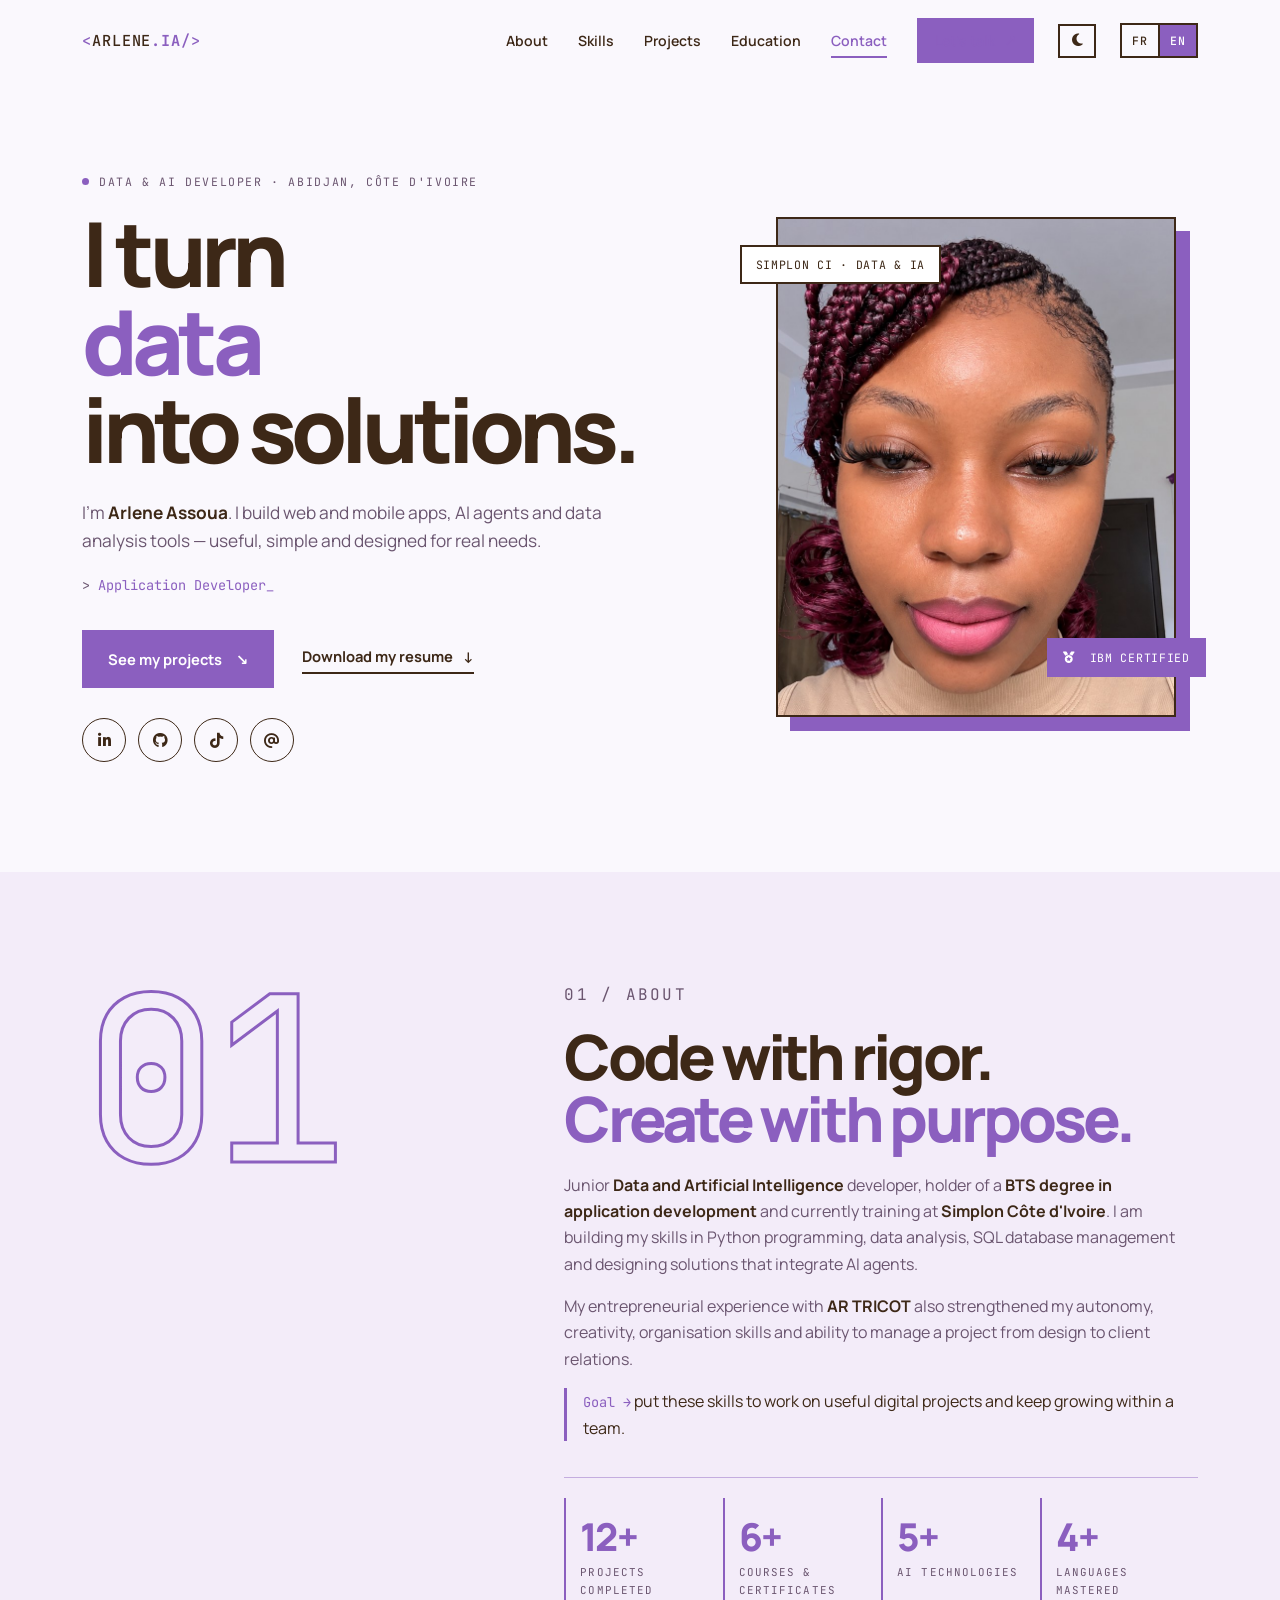
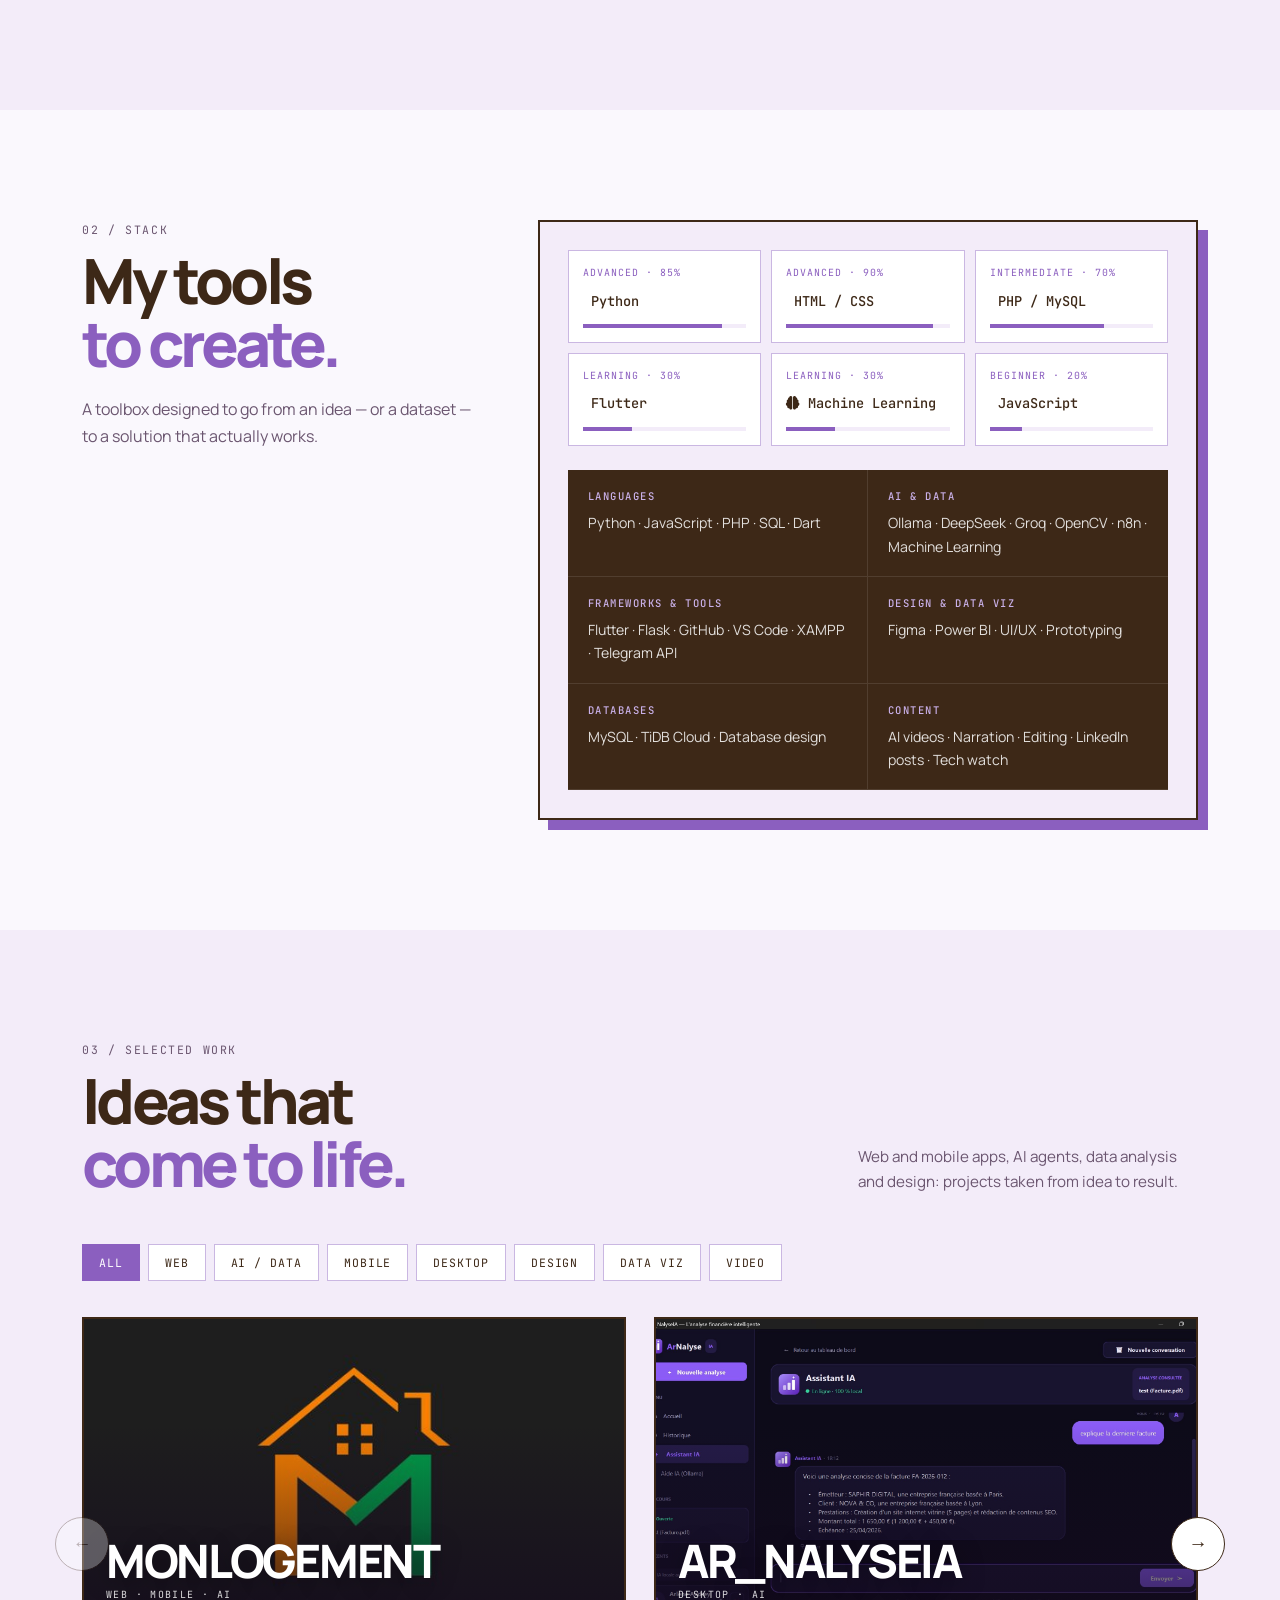
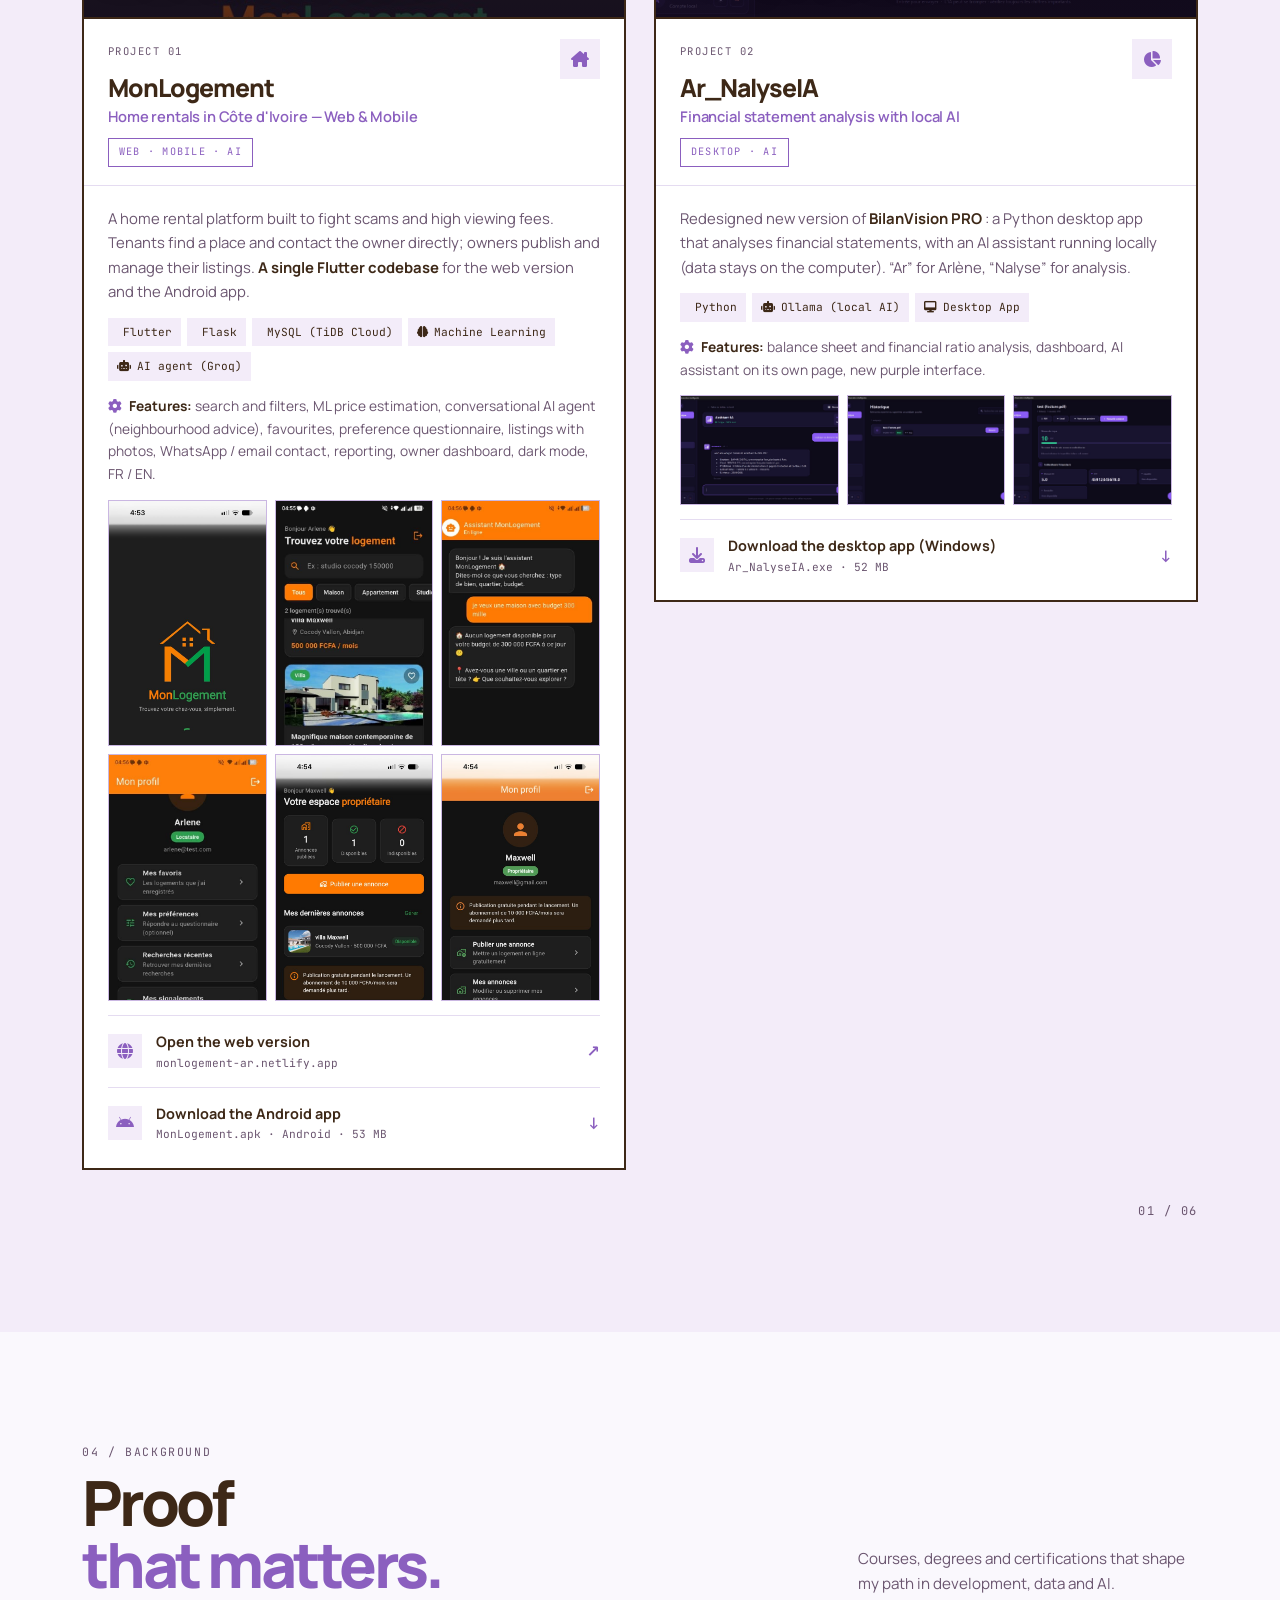
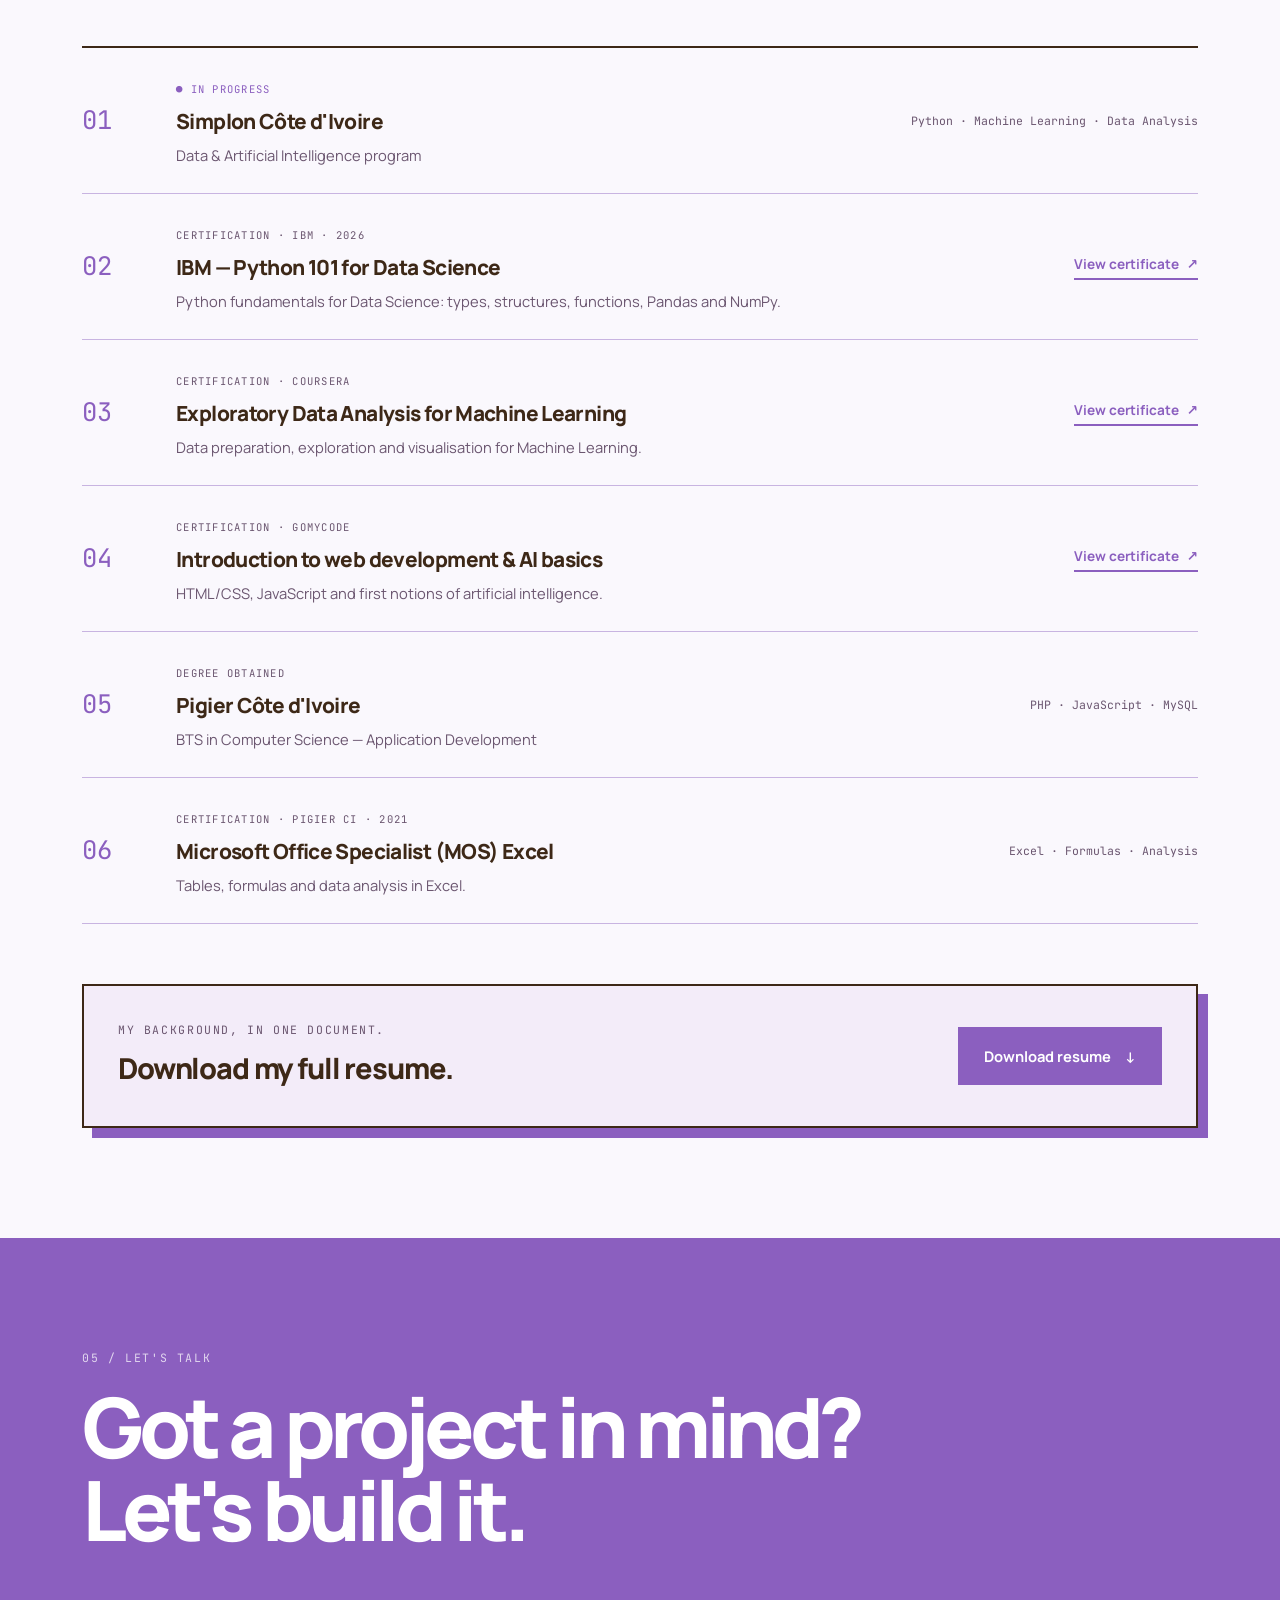
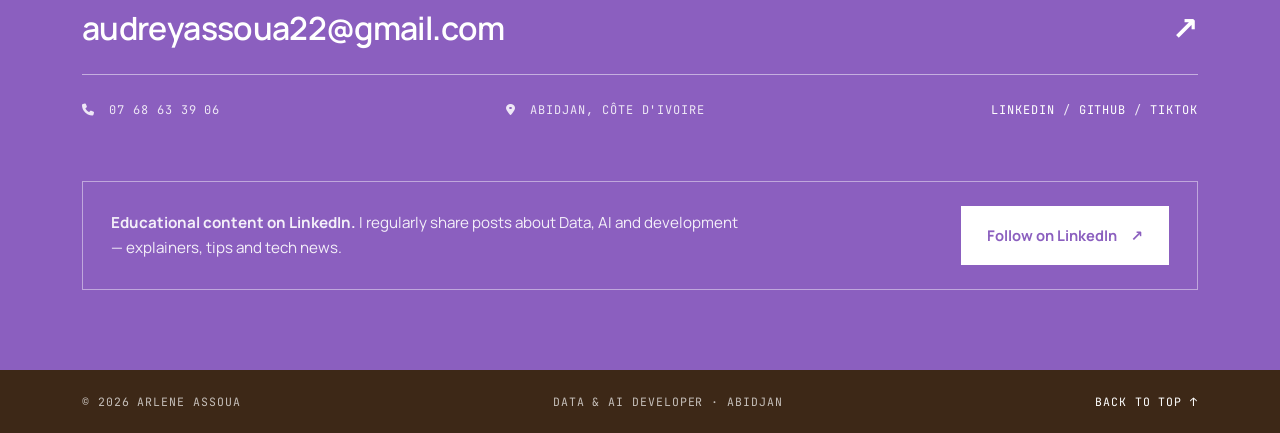
==== commit 49d0f8d1: "ajout" ====
--- a/index.html
+++ b/index.html
@@ -200,20 +200,18 @@
                             <img src="monlogement6.jpeg" alt="MonLogement — profil propriétaire" class="static-img" data-gallery="monlogement" data-index="5">
                         </div>
                         <div class="project-links">
-                            <!-- ⚠️ Remplacer LIEN_SITE_WEB par l'adresse Netlify du site -->
-                            <a href="LIEN_SITE_WEB" target="_blank" rel="noopener" class="project-link">
+                            <a href="https://monlogement-ar.netlify.app/" target="_blank" rel="noopener" class="project-link">
                                 <i class="fa-solid fa-globe"></i>
                                 <div>
                                     <span class="link-label">Ouvrir la version web</span>
-                                    <span class="link-url">Version web · Netlify</span>
-                                </div>
-                            </a>
-                            <!-- ⚠️ Remplacer LIEN_APK par le lien de téléchargement de l'APK -->
-                            <a href="LIEN_APK" target="_blank" rel="noopener" class="project-link project-download">
+                                    <span class="link-url">monlogement-ar.netlify.app</span>
+                                </div>
+                            </a>
+                            <a href="MonLogement.apk" download class="project-link project-download">
                                 <i class="fa-brands fa-android"></i>
                                 <div>
                                     <span class="link-label">Télécharger l'application Android</span>
-                                    <span class="link-url">MonLogement.apk</span>
+                                    <span class="link-url">MonLogement.apk · Android · 53 Mo</span>
                                 </div>
                             </a>
                         </div>
--- a/style.css
+++ b/style.css
@@ -394,12 +394,107 @@
 .filter-btn:hover { border-color: var(--primary); color: var(--primary); }
 .filter-btn.active { background: var(--primary-solid); border-color: var(--primary-solid); color: var(--on-primary); }
 
+/* --- Carrousel de projets --- */
+.project-carousel { position: relative; }
+.project-viewport {
+    overflow: hidden;
+    padding-top: 10px;          /* place pour l'effet de survol */
+    margin-top: -10px;
+    transition: height 0.5s cubic-bezier(0.22, 0.61, 0.36, 1);
+}
 .projects-container {
-    display: grid;
-    grid-template-columns: repeat(2, 1fr);
+    display: flex;
+    align-items: flex-start;
     gap: 28px;
     counter-reset: projet;
-}
+    transition: transform 0.6s cubic-bezier(0.22, 0.61, 0.36, 1);
+    will-change: transform;
+}
+.projects-container > .project-card {
+    flex: 0 0 calc((100% - 28px) / 2);
+    min-width: 0;
+}
+.carousel-controls {
+    display: flex; align-items: center; justify-content: flex-end; gap: 16px;
+    margin-top: 26px;
+}
+.carousel-arrow {
+    width: 54px; height: 54px;
+    border-radius: 50%;
+    border: 1.5px solid var(--text-main);
+    background: var(--surface);
+    color: var(--text-main);
+    font-size: 1.2rem;
+    cursor: pointer;
+    display: grid; place-items: center;
+    transition: background 0.25s, color 0.25s, border-color 0.25s, transform 0.25s, opacity 0.25s;
+}
+.carousel-arrow:hover:not(:disabled) { background: var(--primary-solid); border-color: var(--primary-solid); color: var(--on-primary); transform: translateY(-2px); }
+.carousel-arrow:disabled { opacity: 0.3; cursor: default; }
+.carousel-status { font-size: 0.75rem; letter-spacing: 0.12em; color: var(--text-muted); min-width: 60px; text-align: center; }
+.project-carousel.single-page .carousel-controls { visibility: hidden; }
+
+/* Sur grand écran : flèches sur les côtés, comme l'exemple */
+@media (min-width: 1240px) {
+    .carousel-arrow { position: absolute; top: 210px; z-index: 5; }
+    .carousel-prev { left: -27px; }
+    .carousel-next { right: -27px; }
+    .carousel-controls { justify-content: flex-end; }
+}
+
+/* Animation d'entrée des cartes de la page affichée */
+@keyframes slideInCard { from { opacity: 0; transform: translateY(28px); } to { opacity: 1; transform: none; } }
+.project-card.slide-in { animation: slideInCard 0.55s cubic-bezier(0.22, 0.61, 0.36, 1) both; }
+
+/* --- Grande image de couverture --- */
+.project-cover {
+    position: relative;
+    height: 300px;
+    overflow: hidden;
+    background: var(--bg-tint);
+    border-bottom: 2px solid var(--text-main);
+    cursor: zoom-in;
+}
+.project-cover img {
+    width: 100%; height: 100%;
+    object-fit: cover; object-position: top center;
+    transition: transform 0.7s cubic-bezier(0.22, 0.61, 0.36, 1);
+}
+.project-cover::before {               /* dégradé pour lire le texte */
+    content: ''; position: absolute; inset: 0; z-index: 1;
+    background: linear-gradient(180deg, rgba(20, 10, 30, 0) 35%, rgba(20, 10, 30, 0.7) 100%);
+}
+.project-cover::after {                /* reflet lumineux au survol */
+    content: ''; position: absolute; top: 0; bottom: 0; left: -60%; width: 45%; z-index: 2;
+    background: linear-gradient(100deg, transparent, rgba(255, 255, 255, 0.35), transparent);
+    transform: skewX(-18deg);
+    opacity: 0;
+}
+.project-cover.phone img { object-position: center 42%; }
+.project-cover.no-image {
+    background: linear-gradient(135deg, var(--primary-solid), var(--purple));
+    display: grid; place-items: center;
+    cursor: default;
+}
+.cover-icon { font-size: 5rem; color: rgba(255, 255, 255, 0.35); transition: transform 0.7s ease; }
+.cover-word {
+    position: absolute; left: 22px; right: 22px; bottom: 34px; z-index: 3;
+    font-size: clamp(1.8rem, 3.6vw, 3rem); font-weight: 800;
+    letter-spacing: -0.05em; line-height: 0.95;
+    text-transform: uppercase;
+    color: #fff;
+    text-shadow: 0 4px 24px rgba(0, 0, 0, 0.35);
+    overflow-wrap: anywhere;
+}
+.cover-caption {
+    position: absolute; left: 22px; bottom: 14px; z-index: 3;
+    font-size: 0.62rem; letter-spacing: 0.14em; text-transform: uppercase;
+    color: rgba(255, 255, 255, 0.85);
+}
+@keyframes coverSheen { from { left: -60%; opacity: 1; } to { left: 130%; opacity: 1; } }
+.project-card:hover .project-cover img { transform: scale(1.07); }
+.project-card:hover .cover-icon { transform: scale(1.12) rotate(6deg); }
+.project-card:hover .project-cover::after { animation: coverSheen 0.9s ease; }
 .project-card {
     counter-increment: projet;
     background: var(--surface);
@@ -407,7 +502,7 @@
     display: flex; flex-direction: column;
     transition: transform var(--transition), box-shadow var(--transition);
 }
-.project-card:hover { transform: translate(-4px, -4px); box-shadow: var(--shadow-block); }
+.project-card:hover { transform: translateY(-5px); border-color: var(--primary); }
 .project-card.hidden { display: none; }
 @keyframes fadeInCard { from { opacity: 0; transform: translateY(14px); } to { opacity: 1; transform: none; } }
 
@@ -622,7 +717,8 @@
     .skills-intro { position: static; }
     .big-number { font-size: 8rem; }
     .section-head { grid-template-columns: 1fr; gap: 10px; }
-    .projects-container { grid-template-columns: 1fr; }
+    .projects-container > .project-card { flex-basis: 100%; }
+    .project-cover { height: 240px; }
 }
 
 @media (max-width: 860px) {
